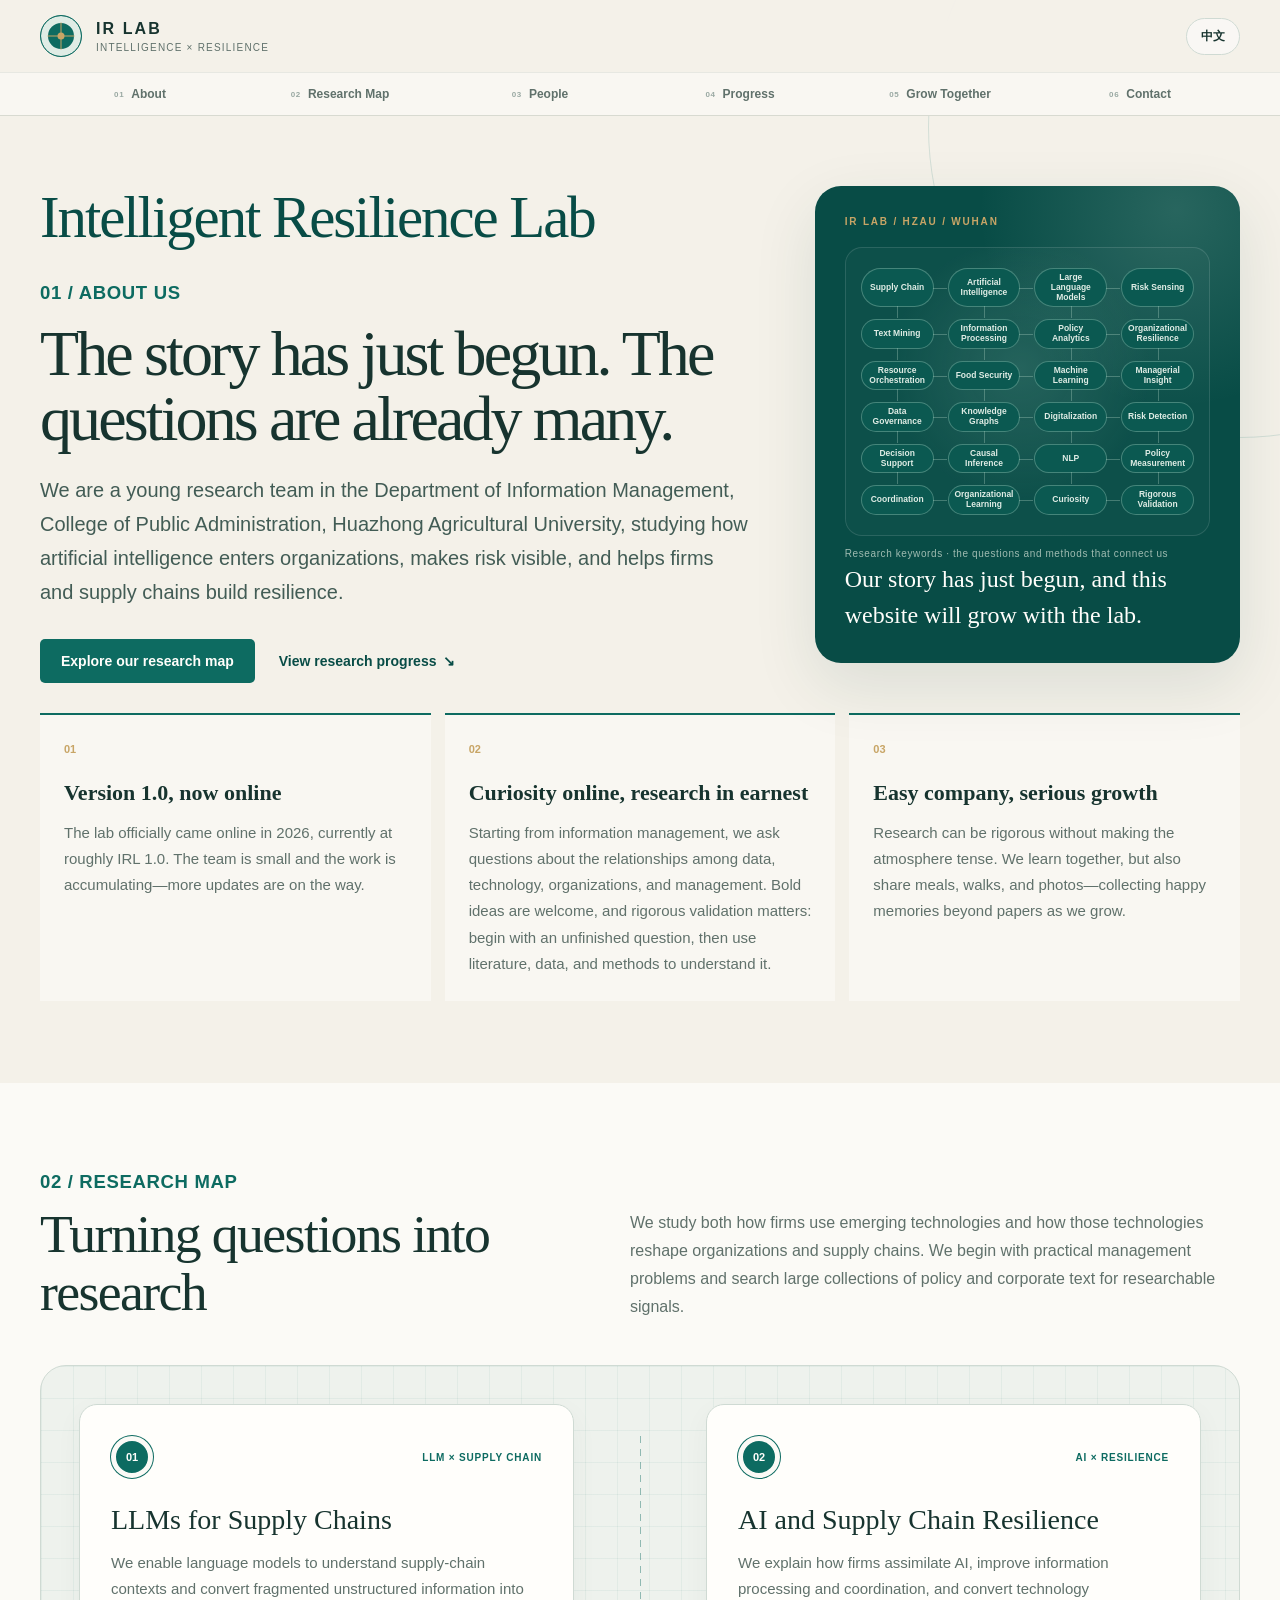
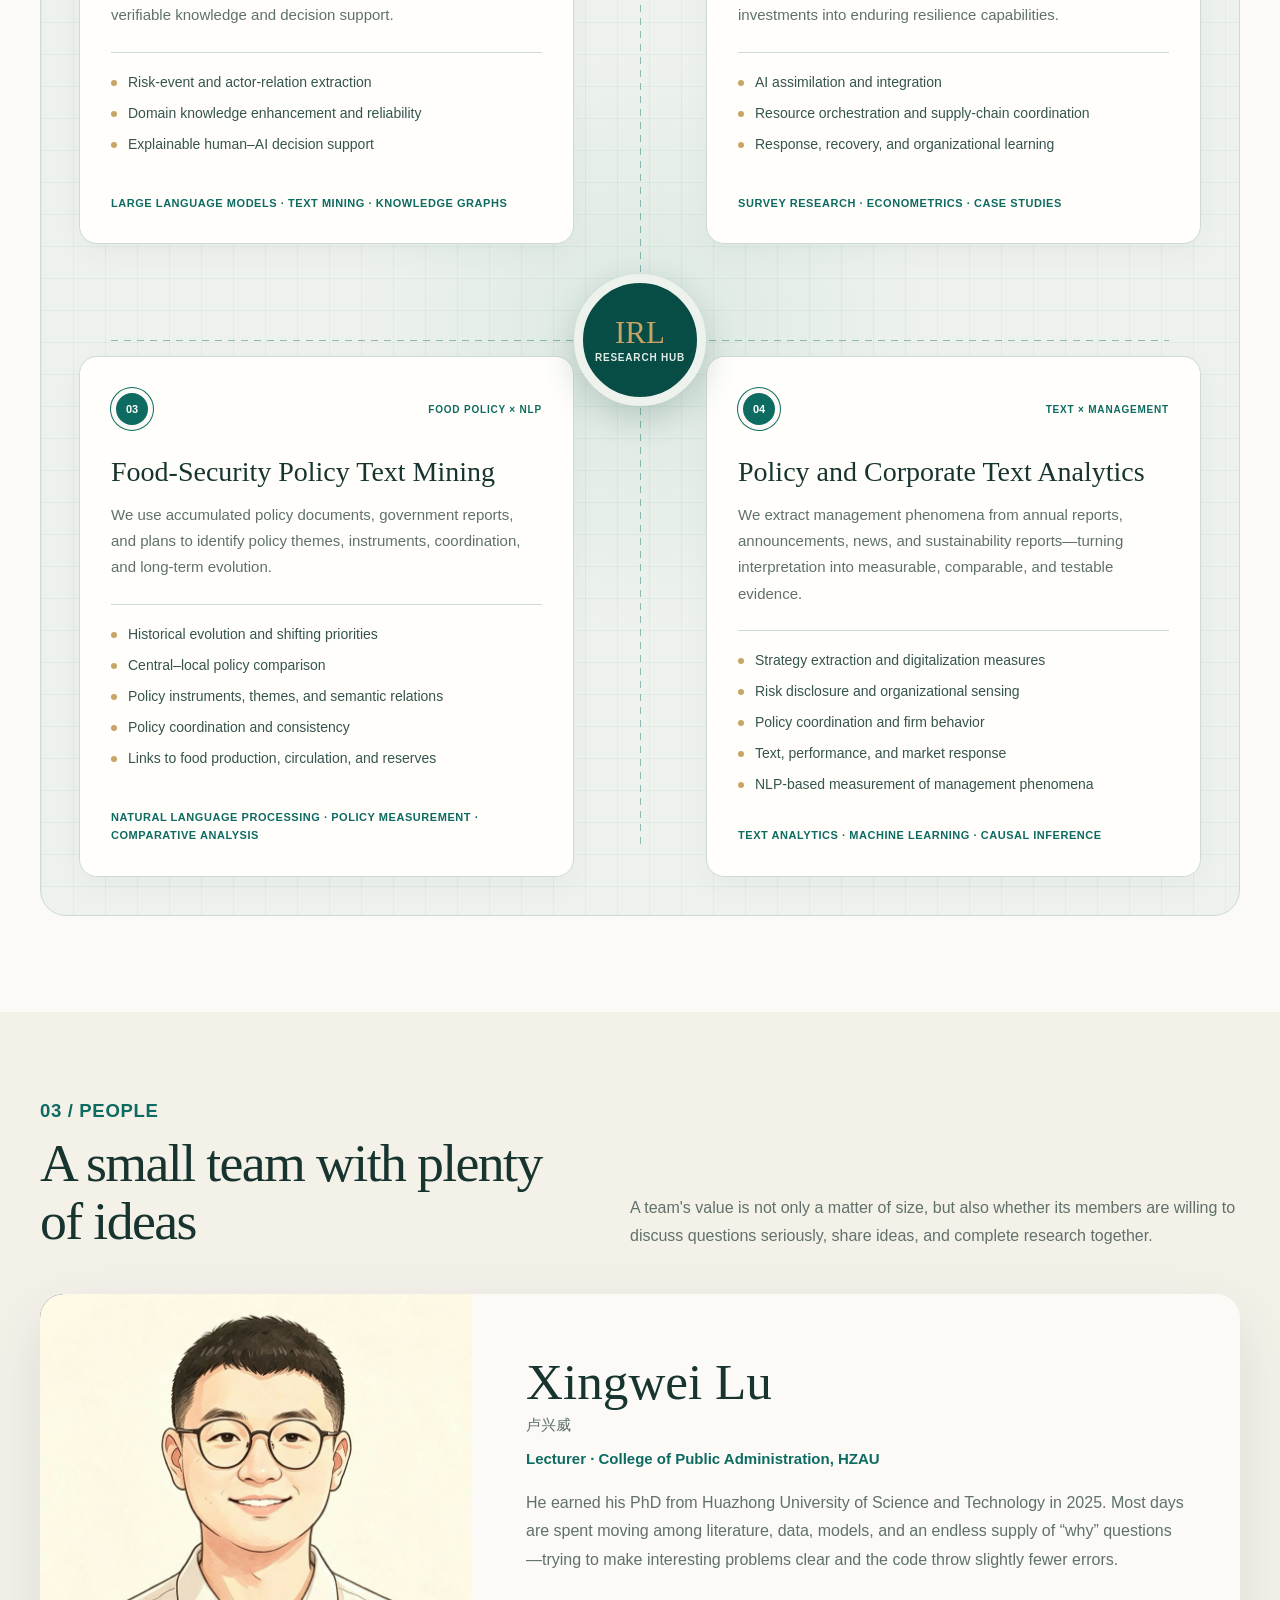
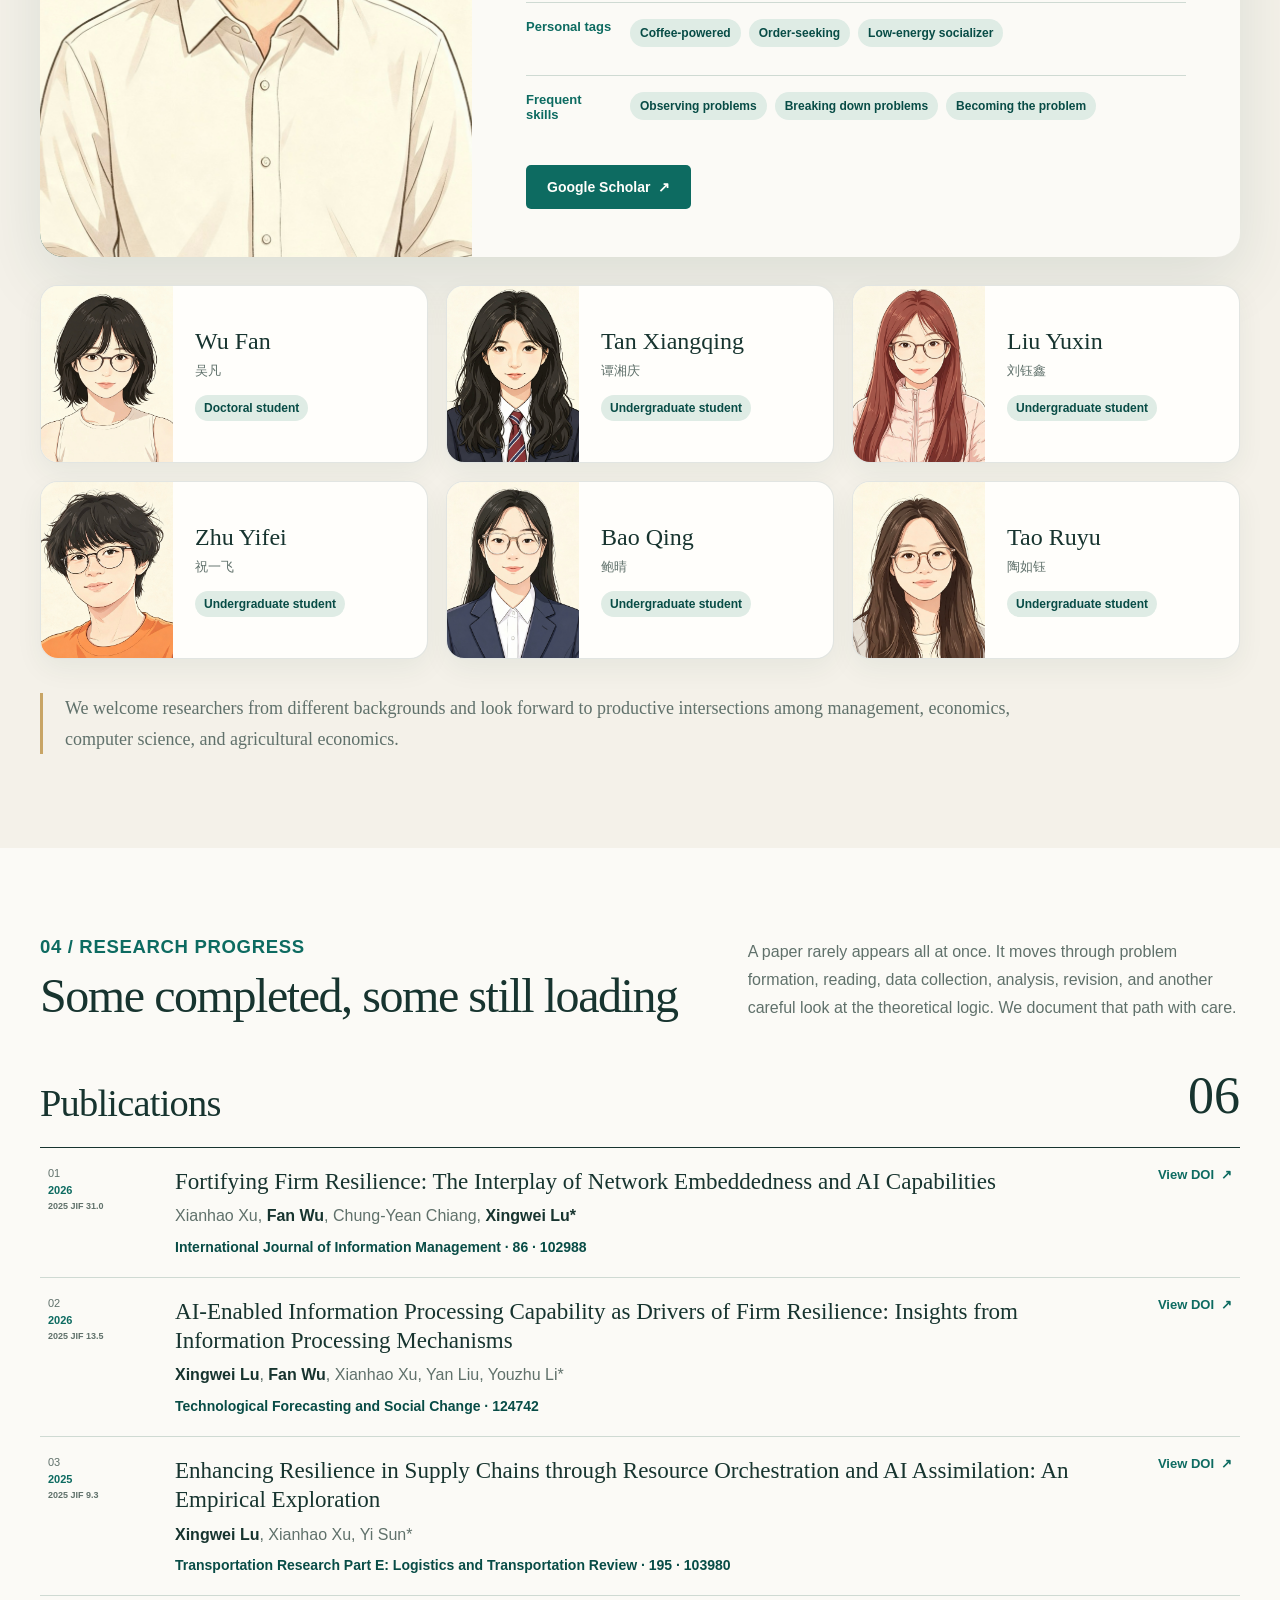
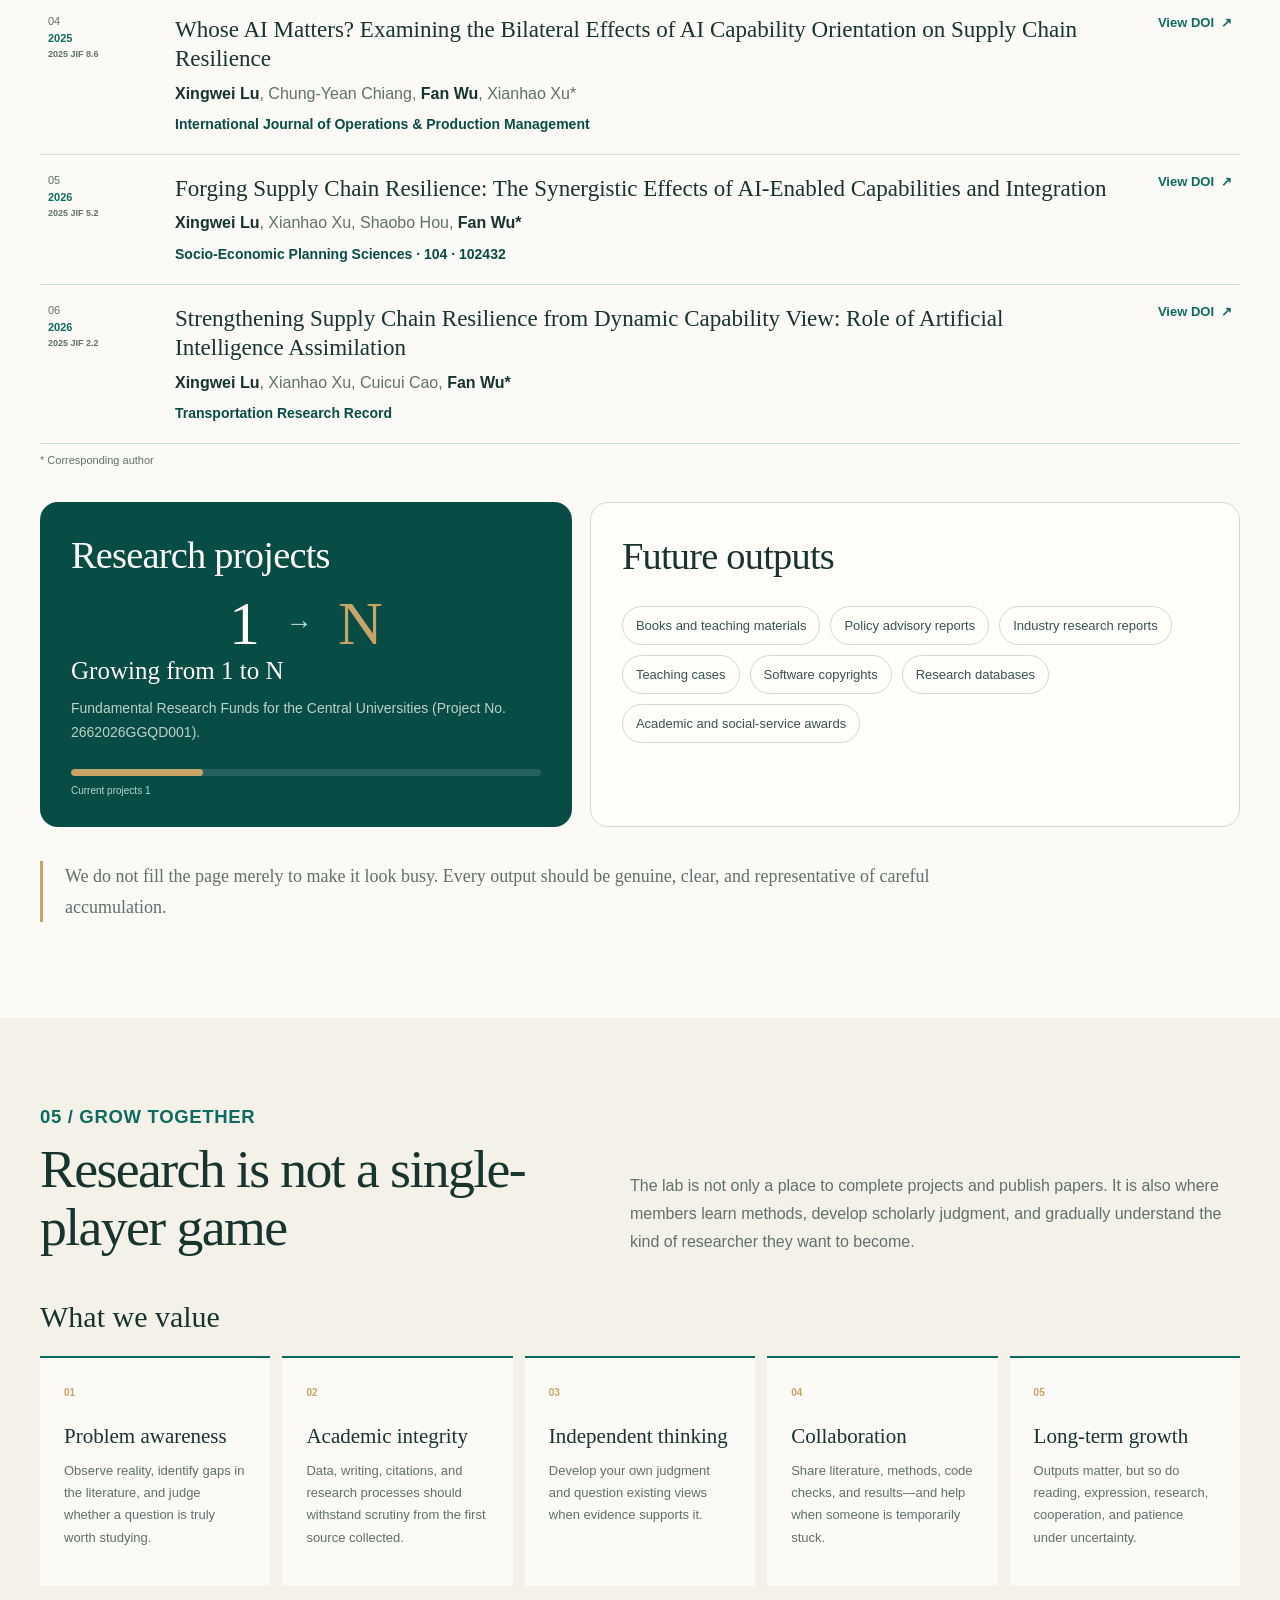
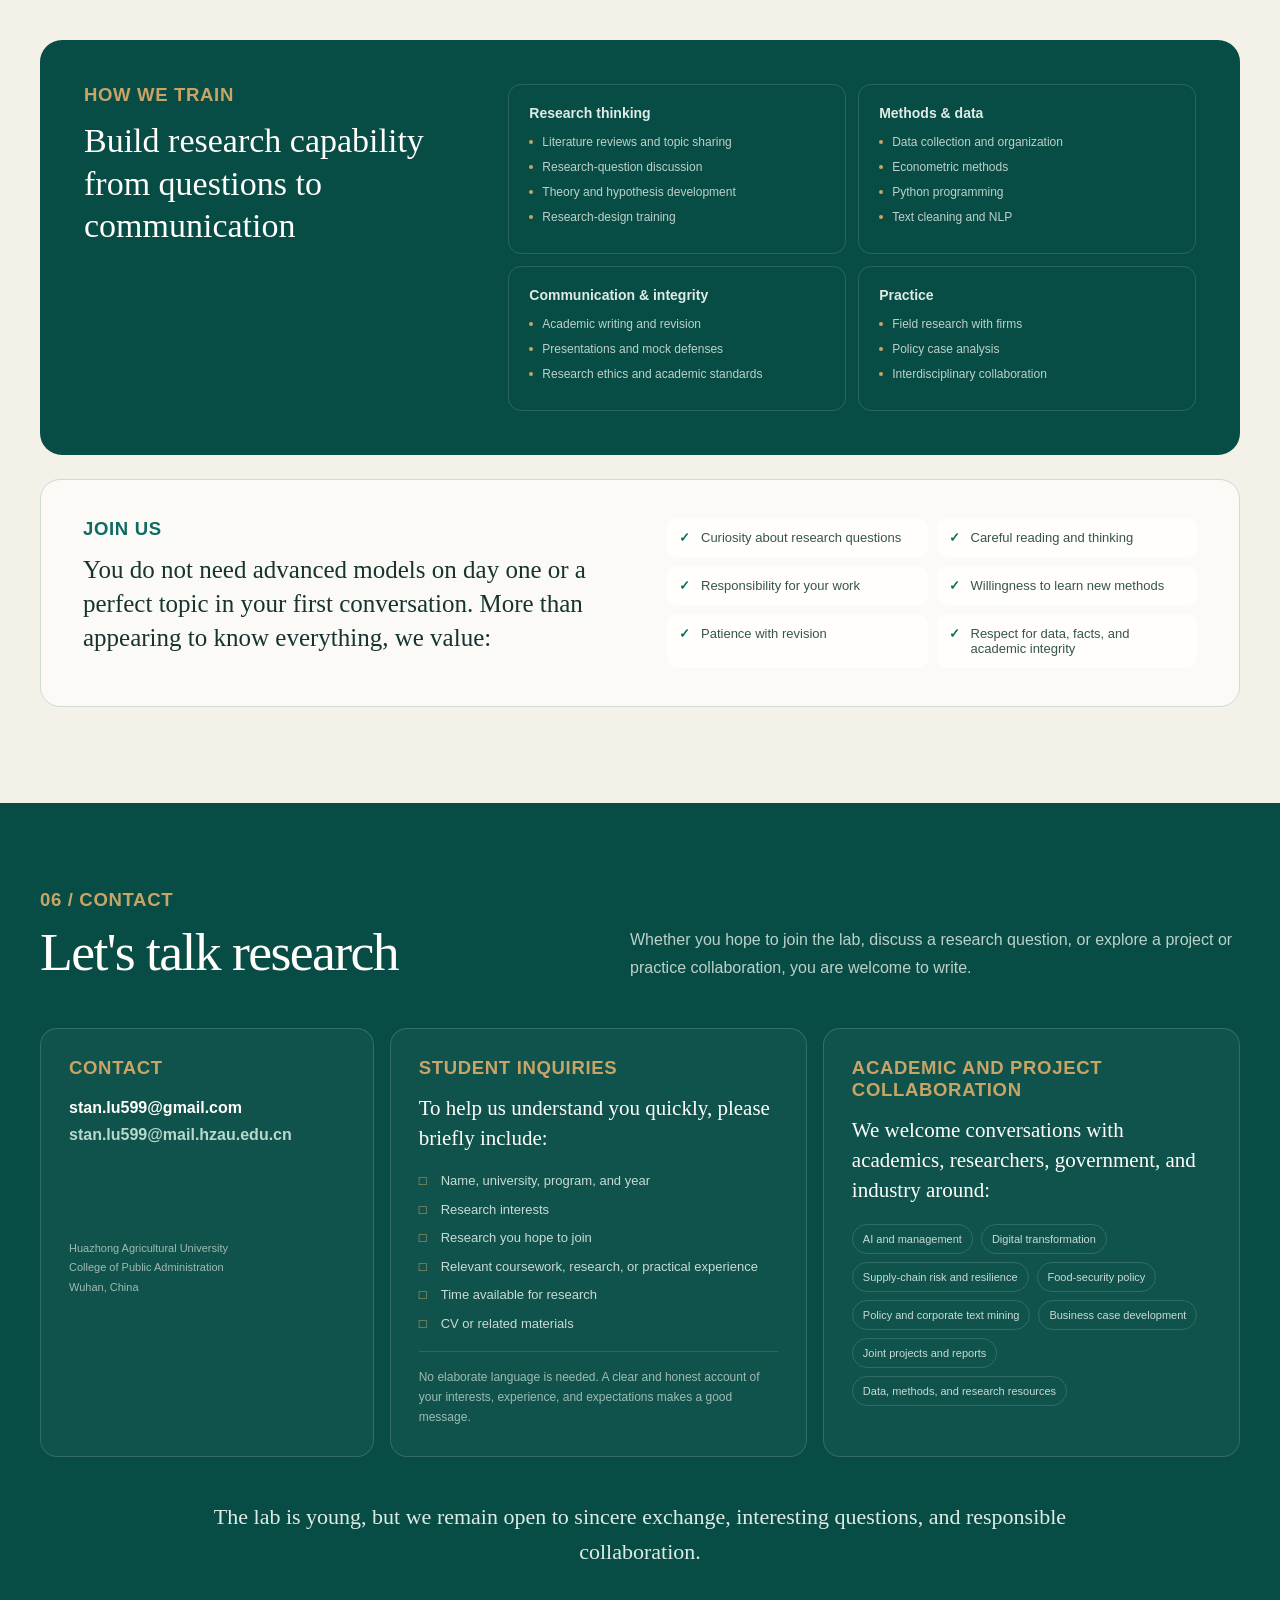
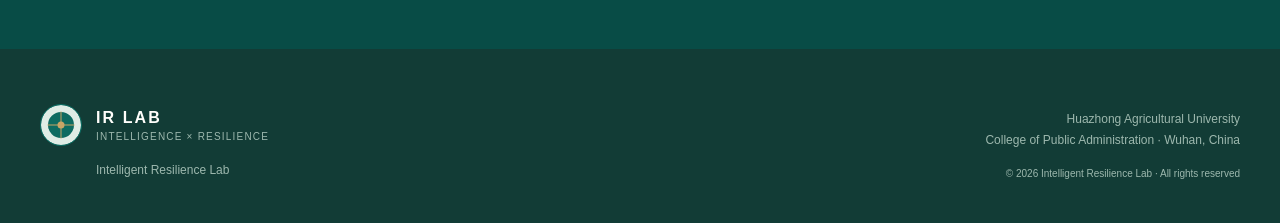
==== en/index.html @ 86da353f "发布课题组网站" ====
<!DOCTYPE html><html lang="zh-CN"><head><meta charSet="utf-8"/><meta name="viewport" content="width=device-width, initial-scale=1"/><link rel="preload" href="/members/lu-xingwei.jpg" as="image"/><link rel="preload" href="/members/wu-fan.jpg" as="image"/><link rel="preload" href="/members/tan-xiangqing.jpg" as="image"/><link rel="preload" href="/members/liu-yuxin.jpg" as="image"/><link rel="preload" href="/members/zhu-yifei.jpg" as="image"/><link rel="preload" href="/members/bao-qing.jpg" as="image"/><link rel="preload" href="/members/tao-ruyu.jpg" as="image"/><link rel="stylesheet" href="/assets/index-ChxVyVna.css" data-rsc-css-href="/assets/index-ChxVyVna.css" data-precedence="vite-rsc/importer-resources"/><link rel="modulepreload" href="/assets/layout-segment-context-DiFcBsO_.js" crossorigin=""/><link rel="modulepreload" href="/assets/rolldown-runtime-S-ySWqyJ.js" crossorigin=""/><link rel="modulepreload" href="/assets/index-C8OXU5Rc.js" crossorigin=""/><link rel="modulepreload" href="/assets/framework-XU8gKkFC.js" crossorigin=""/><title>Intelligent Resilience Lab | Intelligent Resilience Lab</title><meta name="description" content="Research on large language models, AI and supply-chain resilience, food-security policy, and policy and corporate text analytics."/><meta property="og:title" content="Intelligent Resilience Lab"/><meta property="og:description" content="Research on AI, supply-chain resilience, food-security policy, and text analytics."/><meta property="og:type" content="website"/><meta property="og:image" content="http://localhost:3000/og.png"/><meta property="og:image:width" content="1536"/><meta property="og:image:height" content="1024"/><meta property="og:image:alt" content="Intelligent Resilience Lab — Intelligence for resilient supply chains"/><meta name="twitter:card" content="summary_large_image"/><meta name="twitter:title" content="Intelligent Resilience Lab"/><meta name="twitter:description" content="Research on AI, supply-chain resilience, food-security policy, and text analytics."/><meta name="twitter:image" content="http://localhost:3000/og.png"/><link rel="shortcut icon" href="/favicon.svg"/><link rel="icon" href="/favicon.svg"/><script>self.__VINEXT_RSC_PARAMS__={}</script><script>self.__VINEXT_RSC_NAV__={"pathname":"/en","searchParams":[]}</script><link rel="modulepreload" href="/assets/index-C8OXU5Rc.js" />
</head><body><div class="siteShell" lang="en"><header class="siteHeader"><div class="container headerTop"><a href="/en" aria-label="Intelligent Resilience Lab home"><span class="brand"><span class="brandMark" aria-hidden="true"><i></i></span><span><strong>IR LAB</strong><small>Intelligence × Resilience</small></span></span></a><a class="languageSwitch" href="/zh" hrefLang="zh-CN">中文</a></div><nav class="sectionNav" aria-label="Section navigation"><div class="container sectionNavInner"><a href="#about"><span>01</span>About</a><a href="#research"><span>02</span>Research Map</a><a href="#people"><span>03</span>People</a><a href="#progress"><span>04</span>Progress</a><a href="#growth"><span>05</span>Grow Together</a><a href="#contact"><span>06</span>Contact</a></div></nav></header><main><section class="aboutHero" id="about"><div class="container"><div class="heroGrid"><div class="heroCopy"><p class="groupName">Intelligent Resilience Lab</p><p class="sectionKicker">01 / About us</p><h1>The story has just begun. The questions are already many.</h1><p class="heroLead">We are a young research team in the Department of Information Management, College of Public Administration, Huazhong Agricultural University, studying how artificial intelligence enters organizations, makes risk visible, and helps firms and supply chains build resilience.</p><div class="heroActions"><a class="primaryButton" href="#research">Explore our research map</a><a class="textLink" href="#progress">View research progress<span aria-hidden="true">↘</span></a></div></div><aside class="snapshotCard"><p class="snapshotLabel">IR LAB / HZAU / WUHAN</p><div class="researchWordCloud" aria-label="Research keywords · the questions and methods that connect us"><span>Supply Chain</span><span>Artificial Intelligence</span><span>Large Language Models</span><span>Risk Sensing</span><span>Text Mining</span><span>Information Processing</span><span>Policy Analytics</span><span>Organizational Resilience</span><span>Resource Orchestration</span><span>Food Security</span><span>Machine Learning</span><span>Managerial Insight</span><span>Data Governance</span><span>Knowledge Graphs</span><span>Digitalization</span><span>Risk Detection</span><span>Decision Support</span><span>Causal Inference</span><span>NLP</span><span>Policy Measurement</span><span>Coordination</span><span>Organizational Learning</span><span>Curiosity</span><span>Rigorous Validation</span></div><small class="wordCloudLabel">Research keywords · the questions and methods that connect us</small><blockquote>Our story has just begun, and this website will grow with the lab.</blockquote></aside></div><div class="aboutNarrative"><article><span>01</span><strong>Version 1.0, now online</strong><p>The lab officially came online in 2026, currently at roughly IRL 1.0. The team is small and the work is accumulating—more updates are on the way.</p></article><article><span>02</span><strong>Curiosity online, research in earnest</strong><p>Starting from information management, we ask questions about the relationships among data, technology, organizations, and management. Bold ideas are welcome, and rigorous validation matters: begin with an unfinished question, then use literature, data, and methods to understand it.</p></article><article><span>03</span><strong>Easy company, serious growth</strong><p>Research can be rigorous without making the atmosphere tense. We learn together, but also share meals, walks, and photos—collecting happy memories beyond papers as we grow.</p></article></div></div></section><section class="researchSection" id="research"><div class="container"><div class="sectionHead"><div><p class="sectionKicker">02 / Research map</p><h2>Turning questions into research</h2></div><p>We study both how firms use emerging technologies and how those technologies reshape organizations and supply chains. We begin with practical management problems and search large collections of policy and corporate text for researchable signals.</p></div><div class="researchMap"><div class="mapCore" aria-hidden="true"><span>IRL</span><strong>Research hub</strong></div><div class="researchGrid"><article class="mapNode node1"><div class="researchCardHead"><span>01</span><small>LLM × Supply Chain</small></div><h3>LLMs for Supply Chains</h3><p>We enable language models to understand supply-chain contexts and convert fragmented unstructured information into verifiable knowledge and decision support.</p><ul><li>Risk-event and actor-relation extraction</li><li>Domain knowledge enhancement and reliability</li><li>Explainable human–AI decision support</li></ul><strong class="methodLine">Large language models · Text mining · Knowledge graphs</strong></article><article class="mapNode node2"><div class="researchCardHead"><span>02</span><small>AI × Resilience</small></div><h3>AI and Supply Chain Resilience</h3><p>We explain how firms assimilate AI, improve information processing and coordination, and convert technology investments into enduring resilience capabilities.</p><ul><li>AI assimilation and integration</li><li>Resource orchestration and supply-chain coordination</li><li>Response, recovery, and organizational learning</li></ul><strong class="methodLine">Survey research · Econometrics · Case studies</strong></article><article class="mapNode node3"><div class="researchCardHead"><span>03</span><small>Food Policy × NLP</small></div><h3>Food-Security Policy Text Mining</h3><p>We use accumulated policy documents, government reports, and plans to identify policy themes, instruments, coordination, and long-term evolution.</p><ul><li>Historical evolution and shifting priorities</li><li>Central–local policy comparison</li><li>Policy instruments, themes, and semantic relations</li><li>Policy coordination and consistency</li><li>Links to food production, circulation, and reserves</li></ul><strong class="methodLine">Natural language processing · Policy measurement · Comparative analysis</strong></article><article class="mapNode node4"><div class="researchCardHead"><span>04</span><small>Text × Management</small></div><h3>Policy and Corporate Text Analytics</h3><p>We extract management phenomena from annual reports, announcements, news, and sustainability reports—turning interpretation into measurable, comparable, and testable evidence.</p><ul><li>Strategy extraction and digitalization measures</li><li>Risk disclosure and organizational sensing</li><li>Policy coordination and firm behavior</li><li>Text, performance, and market response</li><li>NLP-based measurement of management phenomena</li></ul><strong class="methodLine">Text analytics · Machine learning · Causal inference</strong></article></div></div></div></section><section class="peopleSection" id="people"><div class="container"><div class="sectionHead"><div><p class="sectionKicker">03 / People</p><h2>A small team with plenty of ideas</h2></div><p>A team&#x27;s value is not only a matter of size, but also whether its members are willing to discuss questions seriously, share ideas, and complete research together.</p></div><div class="piCard"><div class="profileVisual"><img src="/members/lu-xingwei.jpg" alt="Portrait of Xingwei Lu"/></div><div class="piContent"><h3>Xingwei Lu</h3><p class="piEnglish">卢兴威</p><p class="piRole">Lecturer · College of Public Administration, HZAU</p><p class="piBio">He earned his PhD from Huazhong University of Science and Technology in 2025. Most days are spent moving among literature, data, models, and an endless supply of “why” questions—trying to make interesting problems clear and the code throw slightly fewer errors.</p><div class="profileDetails"><div><strong>Personal tags</strong><p><span>Coffee-powered</span><span>Order-seeking</span><span>Low-energy socializer</span></p></div><div><strong>Frequent skills</strong><p><span>Observing problems</span><span>Breaking down problems</span><span>Becoming the problem</span></p></div></div><a class="primaryButton" href="https://scholar.google.com/citations?user=hsKdeJEAAAAJ&amp;hl=zh-CN" target="_blank" rel="noreferrer">Google Scholar<span aria-hidden="true">↗</span></a></div></div><div class="memberGrid"><article class="memberCard"><img src="/members/wu-fan.jpg" alt="Cartoon avatar of Wu Fan"/><div><h3>Wu Fan</h3><p>吴凡</p><span>Doctoral student</span></div></article><article class="memberCard"><img src="/members/tan-xiangqing.jpg" alt="Cartoon avatar of Tan Xiangqing"/><div><h3>Tan Xiangqing</h3><p>谭湘庆</p><span>Undergraduate student</span></div></article><article class="memberCard"><img src="/members/liu-yuxin.jpg" alt="Cartoon avatar of Liu Yuxin"/><div><h3>Liu Yuxin</h3><p>刘钰鑫</p><span>Undergraduate student</span></div></article><article class="memberCard"><img src="/members/zhu-yifei.jpg" alt="Cartoon avatar of Zhu Yifei"/><div><h3>Zhu Yifei</h3><p>祝一飞</p><span>Undergraduate student</span></div></article><article class="memberCard"><img src="/members/bao-qing.jpg" alt="Cartoon avatar of Bao Qing"/><div><h3>Bao Qing</h3><p>鲍晴</p><span>Undergraduate student</span></div></article><article class="memberCard"><img src="/members/tao-ruyu.jpg" alt="Cartoon avatar of Tao Ruyu"/><div><h3>Tao Ruyu</h3><p>陶如钰</p><span>Undergraduate student</span></div></article></div><p class="sectionClosing">We welcome researchers from different backgrounds and look forward to productive intersections among management, economics, computer science, and agricultural economics.</p></div></section><section class="progressSection" id="progress"><div class="container"><div class="sectionHead"><div><p class="sectionKicker">04 / Research progress</p><h2>Some completed, some still loading</h2></div><p>A paper rarely appears all at once. It moves through problem formation, reading, data collection, analysis, revision, and another careful look at the theoretical logic. We document that path with care.</p></div><div class="outcomeHead"><h3 class="outcomeTitle">Publications</h3><strong>06</strong></div><div class="publicationList"><article><div class="paperIndex"><span>01</span><strong>2026</strong><em>2025 JIF<!-- --> <!-- -->31.0</em></div><div class="paperBody"><h3>Fortifying Firm Resilience: The Interplay of Network Embeddedness and AI Capabilities</h3><p class="paperAuthors"><span>Xianhao Xu<!-- -->, </span><span><strong>Fan Wu</strong>, </span><span>Chung-Yean Chiang<!-- -->, </span><span><strong>Xingwei Lu*</strong></span></p><p class="journal">International Journal of Information Management<!-- --> · 86<!-- --> · 102988</p></div><a class="doiLink" href="https://doi.org/10.1016/j.ijinfomgt.2025.102988" target="_blank" rel="noreferrer">View DOI<span aria-hidden="true">↗</span></a></article><article><div class="paperIndex"><span>02</span><strong>2026</strong><em>2025 JIF<!-- --> <!-- -->13.5</em></div><div class="paperBody"><h3>AI-Enabled Information Processing Capability as Drivers of Firm Resilience: Insights from Information Processing Mechanisms</h3><p class="paperAuthors"><span><strong>Xingwei Lu</strong>, </span><span><strong>Fan Wu</strong>, </span><span>Xianhao Xu<!-- -->, </span><span>Yan Liu<!-- -->, </span><span>Youzhu Li*</span></p><p class="journal">Technological Forecasting and Social Change<!-- --> · 124742</p></div><a class="doiLink" href="https://doi.org/10.1016/j.techfore.2026.124742" target="_blank" rel="noreferrer">View DOI<span aria-hidden="true">↗</span></a></article><article><div class="paperIndex"><span>03</span><strong>2025</strong><em>2025 JIF<!-- --> <!-- -->9.3</em></div><div class="paperBody"><h3>Enhancing Resilience in Supply Chains through Resource Orchestration and AI Assimilation: An Empirical Exploration</h3><p class="paperAuthors"><span><strong>Xingwei Lu</strong>, </span><span>Xianhao Xu<!-- -->, </span><span>Yi Sun*</span></p><p class="journal">Transportation Research Part E: Logistics and Transportation Review<!-- --> · 195<!-- --> · 103980</p></div><a class="doiLink" href="https://doi.org/10.1016/j.tre.2025.103980" target="_blank" rel="noreferrer">View DOI<span aria-hidden="true">↗</span></a></article><article><div class="paperIndex"><span>04</span><strong>2025</strong><em>2025 JIF<!-- --> <!-- -->8.6</em></div><div class="paperBody"><h3>Whose AI Matters? Examining the Bilateral Effects of AI Capability Orientation on Supply Chain Resilience</h3><p class="paperAuthors"><span><strong>Xingwei Lu</strong>, </span><span>Chung-Yean Chiang<!-- -->, </span><span><strong>Fan Wu</strong>, </span><span>Xianhao Xu*</span></p><p class="journal">International Journal of Operations &amp; Production Management</p></div><a class="doiLink" href="https://doi.org/10.1108/IJOPM-09-2024-0790" target="_blank" rel="noreferrer">View DOI<span aria-hidden="true">↗</span></a></article><article><div class="paperIndex"><span>05</span><strong>2026</strong><em>2025 JIF<!-- --> <!-- -->5.2</em></div><div class="paperBody"><h3>Forging Supply Chain Resilience: The Synergistic Effects of AI-Enabled Capabilities and Integration</h3><p class="paperAuthors"><span><strong>Xingwei Lu</strong>, </span><span>Xianhao Xu<!-- -->, </span><span>Shaobo Hou<!-- -->, </span><span><strong>Fan Wu*</strong></span></p><p class="journal">Socio-Economic Planning Sciences<!-- --> · 104<!-- --> · 102432</p></div><a class="doiLink" href="https://doi.org/10.1016/j.seps.2026.102432" target="_blank" rel="noreferrer">View DOI<span aria-hidden="true">↗</span></a></article><article><div class="paperIndex"><span>06</span><strong>2026</strong><em>2025 JIF<!-- --> <!-- -->2.2</em></div><div class="paperBody"><h3>Strengthening Supply Chain Resilience from Dynamic Capability View: Role of Artificial Intelligence Assimilation</h3><p class="paperAuthors"><span><strong>Xingwei Lu</strong>, </span><span>Xianhao Xu<!-- -->, </span><span>Cuicui Cao<!-- -->, </span><span><strong>Fan Wu*</strong></span></p><p class="journal">Transportation Research Record</p></div><a class="doiLink" href="https://doi.org/10.1177/03611981261436639" target="_blank" rel="noreferrer">View DOI<span aria-hidden="true">↗</span></a></article></div><p class="correspondingNote">* Corresponding author</p><div class="progressDashboard"><article class="projectCard"><h3 class="outcomeTitle">Research projects</h3><div class="projectNumber"><strong>1</strong><span>→</span><em>N</em></div><h4>Growing from 1 to N</h4><p>Fundamental Research Funds for the Central Universities (Project No. 2662026GGQD001).</p><div class="projectMeter"><i></i></div><small>Current projects 1</small></article><article class="futureCard"><h3 class="outcomeTitle">Future outputs</h3><div class="futureTags"><span>Books and teaching materials</span><span>Policy advisory reports</span><span>Industry research reports</span><span>Teaching cases</span><span>Software copyrights</span><span>Research databases</span><span>Academic and social-service awards</span></div></article></div><p class="sectionClosing">We do not fill the page merely to make it look busy. Every output should be genuine, clear, and representative of careful accumulation.</p></div></section><section class="growthSection" id="growth"><div class="container"><div class="sectionHead"><div><p class="sectionKicker">05 / Grow together</p><h2>Research is not a single-player game</h2></div><p>The lab is not only a place to complete projects and publish papers. It is also where members learn methods, develop scholarly judgment, and gradually understand the kind of researcher they want to become.</p></div><h3 class="subsectionTitle">What we value</h3><div class="valuesGrid"><article><span>01</span><h4>Problem awareness</h4><p>Observe reality, identify gaps in the literature, and judge whether a question is truly worth studying.</p></article><article><span>02</span><h4>Academic integrity</h4><p>Data, writing, citations, and research processes should withstand scrutiny from the first source collected.</p></article><article><span>03</span><h4>Independent thinking</h4><p>Develop your own judgment and question existing views when evidence supports it.</p></article><article><span>04</span><h4>Collaboration</h4><p>Share literature, methods, code checks, and results—and help when someone is temporarily stuck.</p></article><article><span>05</span><h4>Long-term growth</h4><p>Outputs matter, but so do reading, expression, research, cooperation, and patience under uncertainty.</p></article></div><div class="trainingBlock"><div><p class="sectionKicker">How we train</p><h3>Build research capability from questions to communication</h3></div><div class="trainingGrid"><article><h4>Research thinking</h4><ul><li>Literature reviews and topic sharing</li><li>Research-question discussion</li><li>Theory and hypothesis development</li><li>Research-design training</li></ul></article><article><h4>Methods &amp; data</h4><ul><li>Data collection and organization</li><li>Econometric methods</li><li>Python programming</li><li>Text cleaning and NLP</li></ul></article><article><h4>Communication &amp; integrity</h4><ul><li>Academic writing and revision</li><li>Presentations and mock defenses</li><li>Research ethics and academic standards</li></ul></article><article><h4>Practice</h4><ul><li>Field research with firms</li><li>Policy case analysis</li><li>Interdisciplinary collaboration</li></ul></article></div></div><div class="joinPanel"><div><p class="sectionKicker">Join us</p><h3>You do not need advanced models on day one or a perfect topic in your first conversation. More than appearing to know everything, we value:</h3></div><div class="qualityList"><span>Curiosity about research questions</span><span>Careful reading and thinking</span><span>Responsibility for your work</span><span>Willingness to learn new methods</span><span>Patience with revision</span><span>Respect for data, facts, and academic integrity</span></div></div></div></section><section class="contactSection" id="contact"><div class="container"><div class="sectionHead contactIntro"><div><p class="sectionKicker">06 / Contact</p><h2>Let&#x27;s talk research</h2></div><p>Whether you hope to join the lab, discuss a research question, or explore a project or practice collaboration, you are welcome to write.</p></div><div class="contactGrid"><article class="emailCard"><p class="sectionKicker">Contact</p><a href="mailto:stan.lu599@gmail.com">stan.lu599@gmail.com</a><a href="mailto:stan.lu599@mail.hzau.edu.cn">stan.lu599@mail.hzau.edu.cn</a><small>Huazhong Agricultural University<br/>College of Public Administration<br/>Wuhan, China</small></article><article><p class="sectionKicker">Student inquiries</p><h3>To help us understand you quickly, please briefly include:</h3><ul class="checkList"><li>Name, university, program, and year</li><li>Research interests</li><li>Research you hope to join</li><li>Relevant coursework, research, or practical experience</li><li>Time available for research</li><li>CV or related materials</li></ul><p class="contactNote">No elaborate language is needed. A clear and honest account of your interests, experience, and expectations makes a good message.</p></article><article><p class="sectionKicker">Academic and project collaboration</p><h3>We welcome conversations with academics, researchers, government, and industry around:</h3><div class="collaborationTags"><span>AI and management</span><span>Digital transformation</span><span>Supply-chain risk and resilience</span><span>Food-security policy</span><span>Policy and corporate text mining</span><span>Business case development</span><span>Joint projects and reports</span><span>Data, methods, and research resources</span></div></article></div><blockquote class="contactClosing">The lab is young, but we remain open to sincere exchange, interesting questions, and responsible collaboration.</blockquote></div></section></main><footer><div class="container footerGrid"><div><span class="brand"><span class="brandMark" aria-hidden="true"><i></i></span><span><strong>IR LAB</strong><small>Intelligence × Resilience</small></span></span><p>Intelligent Resilience Lab</p></div><div><p>Huazhong Agricultural University<br/>College of Public Administration · Wuhan, China</p><small>© <!-- -->2026<!-- --> Intelligent Resilience Lab · <!-- -->All rights reserved</small></div></div></footer></div><script id="_R_">import("/assets/index-C8OXU5Rc.js")</script></body></html><script>self.__VINEXT_RSC_CHUNKS__=self.__VINEXT_RSC_CHUNKS__||[];self.__VINEXT_RSC_CHUNKS__.push("2:I[\"8a1c26e77cc3\",[],\"Children\",1]\n3:I[\"e562e7309659\",[],\"LayoutSegmentProvider\",1]\n4:I[\"8a1c26e77cc3\",[],\"Slot\",1]\n5:I[\"d041429ec63f\",[],\"RedirectBoundary\",1]\n:HL[\"/assets/index-ChxVyVna.css\",\"style\"]\n")</script><script>self.__VINEXT_RSC_CHUNKS__=self.__VINEXT_RSC_CHUNKS__||[];self.__VINEXT_RSC_CHUNKS__.push("0:{\"__route\":\"route:/en\",\"__interceptionContext\":null,\"__layoutIds\":[\"layout:/\"],\"__rootLayout\":\"/\",\"page:/en\":\"$L1\",\"layout:/\":[[[[\"$\",\"link\",\"css:/assets/index-ChxVyVna.css\",{\"rel\":\"stylesheet\",\"precedence\":\"vite-rsc/importer-resources\",\"href\":\"/assets/index-ChxVyVna.css\",\"data-rsc-css-href\":\"/assets/index-ChxVyVna.css\"}],\"$undefined\"],[\"$\",\"html\",null,{\"lang\":\"zh-CN\",\"children\":[\"$\",\"body\",null,{\"children\":[\"$\",\"$L2\",null,{}]}]}]],null],\"route:/en\":[[[\"$\",\"meta\",null,{\"charSet\":\"utf-8\"}],[[\"$\",\"title\",\"0\",{\"children\":\"Intelligent Resilience Lab | Intelligent Resilience Lab\"}],[\"$\",\"meta\",\"1\",{\"name\":\"description\",\"content\":\"Research on large language models, AI and supply-chain resilience, food-security policy, and policy and corporate text analytics.\"}],[\"$\",\"meta\",\"2\",{\"property\":\"og:title\",\"content\":\"Intelligent Resilience Lab\"}],[\"$\",\"meta\",\"3\",{\"property\":\"og:description\",\"content\":\"Research on AI, supply-chain resilience, food-security policy, and text analytics.\"}],[\"$\",\"meta\",\"4\",{\"property\":\"og:type\",\"content\":\"website\"}],[\"$\",\"meta\",\"5\",{\"property\":\"og:image\",\"content\":\"http://localhost:3000/og.png\"}],[\"$\",\"meta\",\"6\",{\"property\":\"og:image:width\",\"content\":\"1536\"}],[\"$\",\"meta\",\"7\",{\"property\":\"og:image:height\",\"content\":\"1024\"}],[\"$\",\"meta\",\"8\",{\"property\":\"og:image:alt\",\"content\":\"Intelligent Resilience Lab — Intelligence for resilient supply chains\"}],[\"$\",\"meta\",\"9\",{\"name\":\"twitter:card\",\"content\":\"summary_large_image\"}],[\"$\",\"meta\",\"10\",{\"name\":\"twitter:title\",\"content\":\"Intelligent Resilience Lab\"}],[\"$\",\"meta\",\"11\",{\"name\":\"twitter:description\",\"content\":\"Research on AI, supply-chain resilience, food-security policy, and text analytics.\"}],[\"$\",\"meta\",\"12\",{\"name\":\"twitter:image\",\"content\":\"http://localhost:3000/og.png\"}],[\"$\",\"link\",\"13\",{\"rel\":\"shortcut icon\",\"href\":\"/favicon.svg\"}],[\"$\",\"link\",\"14\",{\"rel\":\"icon\",\"href\":\"/favicon.svg\"}]],[[\"$\",\"meta\",\"0\",{\"name\":\"viewport\",\"content\":\"width=device-width, initial-scale=1\"}]]],[\"$\",\"$L3\",null,{\"segmentMap\":{\"children\":[\"en\"]},\"children\":[\"$\",\"$L4\",null,{\"id\":\"layout:/\",\"parallelSlots\":\"$undefined\",\"children\":[\"$\",\"$L5\",null,{\"children\":[\"$\",\"$L3\",null,{\"segmentMap\":{\"children\":[]},\"children\":[\"$\",\"$L4\",null,{\"id\":\"page:/en\"}]}]}]}]}]],\"__layoutFlags\":{\"layout:/\":\"s\"},\"__artifactCompatibility\":{\"schemaVersion\":1,\"graphVersion\":\"app-route-graph:jd0avsgjwqwg\",\"deploymentVersion\":\"5c720f1b-da37-4e79-a8aa-669cbd7974f6\",\"appElementsSchemaVersion\":1,\"rscPayloadSchemaVersion\":1,\"rootBoundaryId\":\"/\",\"renderEpoch\":null}}\n")</script><script>self.__VINEXT_RSC_CHUNKS__=self.__VINEXT_RSC_CHUNKS__||[];self.__VINEXT_RSC_CHUNKS__.push("1:[\"$\",\"div\",null,{\"className\":\"siteShell\",\"lang\":\"en\",\"children\":[[\"$\",\"header\",null,{\"className\":\"siteHeader\",\"children\":[[\"$\",\"div\",null,{\"className\":\"container headerTop\",\"children\":[[\"$\",\"a\",null,{\"href\":\"/en\",\"aria-label\":\"Intelligent Resilience Lab home\",\"children\":[\"$\",\"span\",null,{\"className\":\"brand\",\"children\":[[\"$\",\"span\",null,{\"className\":\"brandMark\",\"aria-hidden\":\"true\",\"children\":[\"$\",\"i\",null,{}]}],[\"$\",\"span\",null,{\"children\":[[\"$\",\"strong\",null,{\"children\":\"IR LAB\"}],[\"$\",\"small\",null,{\"children\":\"Intelligence × Resilience\"}]]}]]}]}],[\"$\",\"a\",null,{\"className\":\"languageSwitch\",\"href\":\"/zh\",\"hrefLang\":\"zh-CN\",\"children\":\"中文\"}]]}],[\"$\",\"nav\",null,{\"className\":\"sectionNav\",\"aria-label\":\"Section navigation\",\"children\":[\"$\",\"div\",null,{\"className\":\"container sectionNavInner\",\"children\":[[\"$\",\"a\",\"about\",{\"href\":\"#about\",\"children\":[[\"$\",\"span\",null,{\"children\":\"01\"}],\"About\"]}],[\"$\",\"a\",\"research\",{\"href\":\"#research\",\"children\":[[\"$\",\"span\",null,{\"children\":\"02\"}],\"Research Map\"]}],[\"$\",\"a\",\"people\",{\"href\":\"#people\",\"children\":[[\"$\",\"span\",null,{\"children\":\"03\"}],\"People\"]}],[\"$\",\"a\",\"progress\",{\"href\":\"#progress\",\"children\":[[\"$\",\"span\",null,{\"children\":\"04\"}],\"Progress\"]}],[\"$\",\"a\",\"growth\",{\"href\":\"#growth\",\"children\":[[\"$\",\"span\",null,{\"children\":\"05\"}],\"Grow Together\"]}],[\"$\",\"a\",\"contact\",{\"href\":\"#contact\",\"children\":[[\"$\",\"span\",null,{\"children\":\"06\"}],\"Contact\"]}]]}]}]]}],[\"$\",\"main\",null,{\"children\":[[\"$\",\"section\",null,{\"className\":\"aboutHero\",\"id\":\"about\",\"children\":[\"$\",\"div\",null,{\"className\":\"container\",\"children\":[[\"$\",\"div\",null,{\"className\":\"heroGrid\",\"children\":[[\"$\",\"div\",null,{\"className\":\"heroCopy\",\"children\":[[\"$\",\"p\",null,{\"className\":\"groupName\",\"children\":\"Intelligent Resilience Lab\"}],[\"$\",\"p\",null,{\"className\":\"sectionKicker\",\"children\":\"01 / About us\"}],[\"$\",\"h1\",null,{\"children\":\"The story has just begun. The questions are already many.\"}],[\"$\",\"p\",null,{\"className\":\"heroLead\",\"children\":\"We are a young research team in the Department of Information Management, College of Public Administration, Huazhong Agricultural University, studying how artificial intelligence enters organizations, makes risk visible, and helps firms and supply chains build resilience.\"}],[\"$\",\"div\",null,{\"className\":\"heroActions\",\"children\":[[\"$\",\"a\",null,{\"className\":\"primaryButton\",\"href\":\"#research\",\"children\":\"Explore our research map\"}],[\"$\",\"a\",null,{\"className\":\"textLink\",\"href\":\"#progress\",\"children\":[\"View research progress\",[\"$\",\"span\",null,{\"aria-hidden\":\"true\",\"children\":\"↘\"}]]}]]}]]}],[\"$\",\"aside\",null,{\"className\":\"snapshotCard\",\"children\":[[\"$\",\"p\",null,{\"className\":\"snapshotLabel\",\"children\":\"IR LAB / HZAU / WUHAN\"}],[\"$\",\"div\",null,{\"className\":\"researchWordCloud\",\"aria-label\":\"Research keywords · the questions and methods that connect us\",\"children\":[[\"$\",\"span\",\"Supply Chain\",{\"children\":\"Supply Chain\"}],[\"$\",\"span\",\"Artificial Intelligence\",{\"children\":\"Artificial Intelligence\"}],[\"$\",\"span\",\"Large Language Models\",{\"children\":\"Large Language Models\"}],[\"$\",\"span\",\"Risk Sensing\",{\"children\":\"Risk Sensing\"}],[\"$\",\"span\",\"Text Mining\",{\"children\":\"Text Mining\"}],[\"$\",\"span\",\"Information Processing\",{\"children\":\"Information Processing\"}],[\"$\",\"span\",\"Policy Analytics\",{\"children\":\"Policy Analytics\"}],[\"$\",\"span\",\"Organizational Resilience\",{\"children\":\"Organizational Resilience\"}],[\"$\",\"span\",\"Resource Orchestration\",{\"children\":\"Resource Orchestration\"}],[\"$\",\"span\",\"Food Security\",{\"children\":\"Food Security\"}],[\"$\",\"span\",\"Machine Learning\",{\"children\":\"Machine Learning\"}],[\"$\",\"span\",\"Managerial Insight\",{\"children\":\"Managerial Insight\"}],[\"$\",\"span\",\"Data Governance\",{\"children\":\"Data Governance\"}],[\"$\",\"span\",\"Knowledge Graphs\",{\"children\":\"Knowledge Graphs\"}],[\"$\",\"span\",\"Digitalization\",{\"children\":\"Digitalization\"}],[\"$\",\"span\",\"Risk Detection\",{\"children\":\"Risk Detection\"}],[\"$\",\"span\",\"Decision Support\",{\"children\":\"Decision Support\"}],[\"$\",\"span\",\"Causal Inference\",{\"children\":\"Causal Inference\"}],[\"$\",\"span\",\"NLP\",{\"children\":\"NLP\"}],[\"$\",\"span\",\"Policy Measurement\",{\"children\":\"Policy Measurement\"}],[\"$\",\"span\",\"Coordination\",{\"children\":\"Coordination\"}],[\"$\",\"span\",\"Organizational Learning\",{\"children\":\"Organizational Learning\"}],[\"$\",\"span\",\"Curiosity\",{\"children\":\"Curiosity\"}],[\"$\",\"span\",\"Rigorous Validation\",{\"children\":\"Rigorous Validation\"}]]}],[\"$\",\"small\",null,{\"className\":\"wordCloudLabel\",\"children\":\"Research keywords · the questions and methods that connect us\"}],\"$L6\"]}]]}],\"$L7\"]}]}],\"$L8\",\"$L9\",\"$La\",\"$Lb\",\"$Lc\"]}],\"$Ld\"]}]\n")</script><script>self.__VINEXT_RSC_CHUNKS__=self.__VINEXT_RSC_CHUNKS__||[];self.__VINEXT_RSC_CHUNKS__.push(":HL[\"/members/lu-xingwei.jpg\",\"image\"]\n:HL[\"/members/wu-fan.jpg\",\"image\"]\n:HL[\"/members/tan-xiangqing.jpg\",\"image\"]\n:HL[\"/members/liu-yuxin.jpg\",\"image\"]\n:HL[\"/members/zhu-yifei.jpg\",\"image\"]\n:HL[\"/members/bao-qing.jpg\",\"image\"]\n:HL[\"/members/tao-ruyu.jpg\",\"image\"]\n6:[\"$\",\"blockquote\",null,{\"children\":\"Our story has just begun, and this website will grow with the lab.\"}]\n7:[\"$\",\"div\",null,{\"className\":\"aboutNarrative\",\"children\":[[\"$\",\"article\",\"Version 1.0, now online\",{\"children\":[[\"$\",\"span\",null,{\"children\":\"01\"}],[\"$\",\"strong\",null,{\"children\":\"Version 1.0, now online\"}],[\"$\",\"p\",null,{\"children\":\"The lab officially came online in 2026, currently at roughly IRL 1.0. The team is small and the work is accumulating—more updates are on the way.\"}]]}],[\"$\",\"article\",\"Curiosity online, research in earnest\",{\"children\":[[\"$\",\"span\",null,{\"children\":\"02\"}],[\"$\",\"strong\",null,{\"children\":\"Curiosity online, research in earnest\"}],[\"$\",\"p\",null,{\"children\":\"Starting from information management, we ask questions about the relationships among data, technology, organizations, and management. Bold ideas are welcome, and rigorous validation matters: begin with an unfinished question, then use literature, data, and methods to understand it.\"}]]}],[\"$\",\"article\",\"Easy company, serious growth\",{\"children\":[[\"$\",\"span\",null,{\"children\":\"03\"}],[\"$\",\"strong\",null,{\"children\":\"Easy company, serious growth\"}],[\"$\",\"p\",null,{\"children\":\"Research can be rigorous without making the atmosphere tense. We learn together, but also share meals, walks, and photos—collecting happy memories beyond papers as we grow.\"}]]}]]}]\n")</script><script>self.__VINEXT_RSC_CHUNKS__=self.__VINEXT_RSC_CHUNKS__||[];self.__VINEXT_RSC_CHUNKS__.push("8:[\"$\",\"section\",null,{\"className\":\"researchSection\",\"id\":\"research\",\"children\":[\"$\",\"div\",null,{\"className\":\"container\",\"children\":[[\"$\",\"div\",null,{\"className\":\"sectionHead\",\"children\":[[\"$\",\"div\",null,{\"children\":[[\"$\",\"p\",null,{\"className\":\"sectionKicker\",\"children\":\"02 / Research map\"}],[\"$\",\"h2\",null,{\"children\":\"Turning questions into research\"}]]}],[\"$\",\"p\",null,{\"children\":\"We study both how firms use emerging technologies and how those technologies reshape organizations and supply chains. We begin with practical management problems and search large collections of policy and corporate text for researchable signals.\"}]]}],[\"$\",\"div\",null,{\"className\":\"researchMap\",\"children\":[[\"$\",\"div\",null,{\"className\":\"mapCore\",\"aria-hidden\":\"true\",\"children\":[[\"$\",\"span\",null,{\"children\":\"IRL\"}],[\"$\",\"strong\",null,{\"children\":\"Research hub\"}]]}],[\"$\",\"div\",null,{\"className\":\"researchGrid\",\"children\":[[\"$\",\"article\",\"LLMs for Supply Chains\",{\"className\":\"mapNode node1\",\"children\":[[\"$\",\"div\",null,{\"className\":\"researchCardHead\",\"children\":[[\"$\",\"span\",null,{\"children\":\"01\"}],[\"$\",\"small\",null,{\"children\":\"LLM × Supply Chain\"}]]}],[\"$\",\"h3\",null,{\"children\":\"LLMs for Supply Chains\"}],[\"$\",\"p\",null,{\"children\":\"We enable language models to understand supply-chain contexts and convert fragmented unstructured information into verifiable knowledge and decision support.\"}],[\"$\",\"ul\",null,{\"children\":[[\"$\",\"li\",\"Risk-event and actor-relation extraction\",{\"children\":\"Risk-event and actor-relation extraction\"}],[\"$\",\"li\",\"Domain knowledge enhancement and reliability\",{\"children\":\"Domain knowledge enhancement and reliability\"}],[\"$\",\"li\",\"Explainable human–AI decision support\",{\"children\":\"Explainable human–AI decision support\"}]]}],[\"$\",\"strong\",null,{\"className\":\"methodLine\",\"children\":\"Large language models · Text mining · Knowledge graphs\"}]]}],[\"$\",\"article\",\"AI and Supply Chain Resilience\",{\"className\":\"mapNode node2\",\"children\":[[\"$\",\"div\",null,{\"className\":\"researchCardHead\",\"children\":[[\"$\",\"span\",null,{\"children\":\"02\"}],[\"$\",\"small\",null,{\"children\":\"AI × Resilience\"}]]}],[\"$\",\"h3\",null,{\"children\":\"AI and Supply Chain Resilience\"}],[\"$\",\"p\",null,{\"children\":\"We explain how firms assimilate AI, improve information processing and coordination, and convert technology investments into enduring resilience capabilities.\"}],[\"$\",\"ul\",null,{\"children\":[[\"$\",\"li\",\"AI assimilation and integration\",{\"children\":\"AI assimilation and integration\"}],[\"$\",\"li\",\"Resource orchestration and supply-chain coordination\",{\"children\":\"Resource orchestration and supply-chain coordination\"}],[\"$\",\"li\",\"Response, recovery, and organizational learning\",{\"children\":\"Response, recovery, and organizational learning\"}]]}],[\"$\",\"strong\",null,{\"className\":\"methodLine\",\"children\":\"Survey research · Econometrics · Case studies\"}]]}],[\"$\",\"article\",\"Food-Security Policy Text Mining\",{\"className\":\"mapNode node3\",\"children\":[[\"$\",\"div\",null,{\"className\":\"researchCardHead\",\"children\":[[\"$\",\"span\",null,{\"children\":\"03\"}],[\"$\",\"small\",null,{\"children\":\"Food Policy × NLP\"}]]}],[\"$\",\"h3\",null,{\"children\":\"Food-Security Policy Text Mining\"}],[\"$\",\"p\",null,{\"children\":\"We use accumulated policy documents, government reports, and plans to identify policy themes, instruments, coordination, and long-term evolution.\"}],[\"$\",\"ul\",null,{\"children\":[[\"$\",\"li\",\"Historical evolution and shifting priorities\",{\"children\":\"Historical evolution and shifting priorities\"}],[\"$\",\"li\",\"Central–local policy comparison\",{\"children\":\"Central–local policy comparison\"}],[\"$\",\"li\",\"Policy instruments, themes, and semantic relations\",{\"children\":\"Policy instruments, themes, and semantic relations\"}],[\"$\",\"li\",\"Policy coordination and consistency\",{\"children\":\"Policy coordination and consistency\"}],[\"$\",\"li\",\"Links to food production, circulation, and reserves\",{\"children\":\"Links to food production, circulation, and reserves\"}]]}],[\"$\",\"strong\",null,{\"className\":\"methodLine\",\"children\":\"Natural language processing · Policy measurement · Comparative analysis\"}]]}],\"$Le\"]}]]}]]}]}]\n")</script><script>self.__VINEXT_RSC_CHUNKS__=self.__VINEXT_RSC_CHUNKS__||[];self.__VINEXT_RSC_CHUNKS__.push("9:[\"$\",\"section\",null,{\"className\":\"peopleSection\",\"id\":\"people\",\"children\":[\"$\",\"div\",null,{\"className\":\"container\",\"children\":[[\"$\",\"div\",null,{\"className\":\"sectionHead\",\"children\":[[\"$\",\"div\",null,{\"children\":[[\"$\",\"p\",null,{\"className\":\"sectionKicker\",\"children\":\"03 / People\"}],[\"$\",\"h2\",null,{\"children\":\"A small team with plenty of ideas\"}]]}],[\"$\",\"p\",null,{\"children\":\"A team's value is not only a matter of size, but also whether its members are willing to discuss questions seriously, share ideas, and complete research together.\"}]]}],[\"$\",\"div\",null,{\"className\":\"piCard\",\"children\":[[\"$\",\"div\",null,{\"className\":\"profileVisual\",\"children\":[\"$\",\"img\",null,{\"src\":\"/members/lu-xingwei.jpg\",\"alt\":\"Portrait of Xingwei Lu\"}]}],[\"$\",\"div\",null,{\"className\":\"piContent\",\"children\":[[\"$\",\"h3\",null,{\"children\":\"Xingwei Lu\"}],[\"$\",\"p\",null,{\"className\":\"piEnglish\",\"children\":\"卢兴威\"}],[\"$\",\"p\",null,{\"className\":\"piRole\",\"children\":\"Lecturer · College of Public Administration, HZAU\"}],[\"$\",\"p\",null,{\"className\":\"piBio\",\"children\":\"He earned his PhD from Huazhong University of Science and Technology in 2025. Most days are spent moving among literature, data, models, and an endless supply of “why” questions—trying to make interesting problems clear and the code throw slightly fewer errors.\"}],[\"$\",\"div\",null,{\"className\":\"profileDetails\",\"children\":[[\"$\",\"div\",null,{\"children\":[[\"$\",\"strong\",null,{\"children\":\"Personal tags\"}],[\"$\",\"p\",null,{\"children\":[[\"$\",\"span\",\"Coffee-powered\",{\"children\":\"Coffee-powered\"}],[\"$\",\"span\",\"Order-seeking\",{\"children\":\"Order-seeking\"}],[\"$\",\"span\",\"Low-energy socializer\",{\"children\":\"Low-energy socializer\"}]]}]]}],[\"$\",\"div\",null,{\"children\":[[\"$\",\"strong\",null,{\"children\":\"Frequent skills\"}],[\"$\",\"p\",null,{\"children\":[[\"$\",\"span\",\"Observing problems\",{\"children\":\"Observing problems\"}],[\"$\",\"span\",\"Breaking down problems\",{\"children\":\"Breaking down problems\"}],[\"$\",\"span\",\"Becoming the problem\",{\"children\":\"Becoming the problem\"}]]}]]}]]}],[\"$\",\"a\",null,{\"className\":\"primaryButton\",\"href\":\"https://scholar.google.com/citations?user=hsKdeJEAAAAJ\u0026hl=zh-CN\",\"target\":\"_blank\",\"rel\":\"noreferrer\",\"children\":[\"Google Scholar\",[\"$\",\"span\",null,{\"aria-hidden\":\"true\",\"children\":\"↗\"}]]}]]}]]}],[\"$\",\"div\",null,{\"className\":\"memberGrid\",\"children\":[[\"$\",\"article\",\"Wu Fan\",{\"className\":\"memberCard\",\"children\":[[\"$\",\"img\",null,{\"src\":\"/members/wu-fan.jpg\",\"alt\":\"Cartoon avatar of Wu Fan\"}],[\"$\",\"div\",null,{\"children\":[[\"$\",\"h3\",null,{\"children\":\"Wu Fan\"}],[\"$\",\"p\",null,{\"children\":\"吴凡\"}],[\"$\",\"span\",null,{\"children\":\"Doctoral student\"}]]}]]}],[\"$\",\"article\",\"Tan Xiangqing\",{\"className\":\"memberCard\",\"children\":[[\"$\",\"img\",null,{\"src\":\"/members/tan-xiangqing.jpg\",\"alt\":\"Cartoon avatar of Tan Xiangqing\"}],[\"$\",\"div\",null,{\"children\":[[\"$\",\"h3\",null,{\"children\":\"Tan Xiangqing\"}],[\"$\",\"p\",null,{\"children\":\"谭湘庆\"}],[\"$\",\"span\",null,{\"children\":\"Undergraduate student\"}]]}]]}],[\"$\",\"article\",\"Liu Yuxin\",{\"className\":\"memberCard\",\"children\":[[\"$\",\"img\",null,{\"src\":\"/members/liu-yuxin.jpg\",\"alt\":\"Cartoon avatar of Liu Yuxin\"}],[\"$\",\"div\",null,{\"children\":[[\"$\",\"h3\",null,{\"children\":\"Liu Yuxin\"}],[\"$\",\"p\",null,{\"children\":\"刘钰鑫\"}],[\"$\",\"span\",null,{\"children\":\"Undergraduate student\"}]]}]]}],[\"$\",\"article\",\"Zhu Yifei\",{\"className\":\"memberCard\",\"children\":[[\"$\",\"img\",null,{\"src\":\"/members/zhu-yifei.jpg\",\"alt\":\"Cartoon avatar of Zhu Yifei\"}],[\"$\",\"div\",null,{\"children\":[[\"$\",\"h3\",null,{\"children\":\"Zhu Yifei\"}],[\"$\",\"p\",null,{\"children\":\"祝一飞\"}],[\"$\",\"span\",null,{\"children\":\"Undergraduate student\"}]]}]]}],[\"$\",\"article\",\"Bao Qing\",{\"className\":\"memberCard\",\"children\":[[\"$\",\"img\",null,{\"src\":\"/members/bao-qing.jpg\",\"alt\":\"Cartoon avatar of Bao Qing\"}],[\"$\",\"div\",null,{\"children\":[[\"$\",\"h3\",null,{\"children\":\"Bao Qing\"}],[\"$\",\"p\",null,{\"children\":\"鲍晴\"}],[\"$\",\"span\",null,{\"children\":\"Undergraduate student\"}]]}]]}],[\"$\",\"article\",\"Tao Ruyu\",{\"className\":\"memberCard\",\"children\":[[\"$\",\"img\",null,{\"src\":\"/members/tao-ruyu.jpg\",\"alt\":\"Cartoon avatar of Tao Ruyu\"}],[\"$\",\"div\",null,{\"children\":[[\"$\",\"h3\",null,{\"children\":\"Tao Ruyu\"}],[\"$\",\"p\",null,{\"children\":\"陶如钰\"}],[\"$\",\"span\",null,{\"children\":\"Undergraduate student\"}]]}]]}]]}],[\"$\",\"p\",null,{\"className\":\"sectionClosing\",\"children\":\"We welcome researchers from different backgrounds and look forward to productive intersections among management, economics, computer science, and agricultural economics.\"}]]}]}]\n")</script><script>self.__VINEXT_RSC_CHUNKS__=self.__VINEXT_RSC_CHUNKS__||[];self.__VINEXT_RSC_CHUNKS__.push("a:[\"$\",\"section\",null,{\"className\":\"progressSection\",\"id\":\"progress\",\"children\":[\"$\",\"div\",null,{\"className\":\"container\",\"children\":[[\"$\",\"div\",null,{\"className\":\"sectionHead\",\"children\":[[\"$\",\"div\",null,{\"children\":[[\"$\",\"p\",null,{\"className\":\"sectionKicker\",\"children\":\"04 / Research progress\"}],[\"$\",\"h2\",null,{\"children\":\"Some completed, some still loading\"}]]}],[\"$\",\"p\",null,{\"children\":\"A paper rarely appears all at once. It moves through problem formation, reading, data collection, analysis, revision, and another careful look at the theoretical logic. We document that path with care.\"}]]}],[\"$\",\"div\",null,{\"className\":\"outcomeHead\",\"children\":[[\"$\",\"h3\",null,{\"className\":\"outcomeTitle\",\"children\":\"Publications\"}],[\"$\",\"strong\",null,{\"children\":\"06\"}]]}],[\"$\",\"div\",null,{\"className\":\"publicationList\",\"children\":[[\"$\",\"article\",\"10.1016/j.ijinfomgt.2025.102988\",{\"children\":[[\"$\",\"div\",null,{\"className\":\"paperIndex\",\"children\":[[\"$\",\"span\",null,{\"children\":\"01\"}],[\"$\",\"strong\",null,{\"children\":2026}],[\"$\",\"em\",null,{\"children\":[\"2025 JIF\",\" \",\"31.0\"]}]]}],[\"$\",\"div\",null,{\"className\":\"paperBody\",\"children\":[[\"$\",\"h3\",null,{\"children\":\"Fortifying Firm Resilience: The Interplay of Network Embeddedness and AI Capabilities\"}],[\"$\",\"p\",null,{\"className\":\"paperAuthors\",\"children\":[[\"$\",\"span\",\"Xianhao Xu\",{\"children\":[\"Xianhao Xu\",\", \"]}],[\"$\",\"span\",\"Fan Wu\",{\"children\":[[\"$\",\"strong\",null,{\"children\":\"Fan Wu\"}],\", \"]}],[\"$\",\"span\",\"Chung-Yean Chiang\",{\"children\":[\"Chung-Yean Chiang\",\", \"]}],[\"$\",\"span\",\"Xingwei Lu\",{\"children\":[[\"$\",\"strong\",null,{\"children\":\"Xingwei Lu*\"}],\"\"]}]]}],[\"$\",\"p\",null,{\"className\":\"journal\",\"children\":[\"International Journal of Information Management\",\" · 86\",\" · 102988\"]}]]}],[\"$\",\"a\",null,{\"className\":\"doiLink\",\"href\":\"https://doi.org/10.1016/j.ijinfomgt.2025.102988\",\"target\":\"_blank\",\"rel\":\"noreferrer\",\"children\":[\"View DOI\",[\"$\",\"span\",null,{\"aria-hidden\":\"true\",\"children\":\"↗\"}]]}]]}],[\"$\",\"article\",\"10.1016/j.techfore.2026.124742\",{\"children\":[[\"$\",\"div\",null,{\"className\":\"paperIndex\",\"children\":[[\"$\",\"span\",null,{\"children\":\"02\"}],[\"$\",\"strong\",null,{\"children\":2026}],[\"$\",\"em\",null,{\"children\":[\"2025 JIF\",\" \",\"13.5\"]}]]}],[\"$\",\"div\",null,{\"className\":\"paperBody\",\"children\":[[\"$\",\"h3\",null,{\"children\":\"AI-Enabled Information Processing Capability as Drivers of Firm Resilience: Insights from Information Processing Mechanisms\"}],[\"$\",\"p\",null,{\"className\":\"paperAuthors\",\"children\":[[\"$\",\"span\",\"Xingwei Lu\",{\"children\":[[\"$\",\"strong\",null,{\"children\":\"Xingwei Lu\"}],\", \"]}],[\"$\",\"span\",\"Fan Wu\",{\"children\":[[\"$\",\"strong\",null,{\"children\":\"Fan Wu\"}],\", \"]}],[\"$\",\"span\",\"Xianhao Xu\",{\"children\":[\"Xianhao Xu\",\", \"]}],[\"$\",\"span\",\"Yan Liu\",{\"children\":[\"Yan Liu\",\", \"]}],[\"$\",\"span\",\"Youzhu Li\",{\"children\":[\"Youzhu Li*\",\"\"]}]]}],[\"$\",\"p\",null,{\"className\":\"journal\",\"children\":[\"Technological Forecasting and Social Change\",\"\",\" · 124742\"]}]]}],[\"$\",\"a\",null,{\"className\":\"doiLink\",\"href\":\"https://doi.org/10.1016/j.techfore.2026.124742\",\"target\":\"_blank\",\"rel\":\"noreferrer\",\"children\":[\"View DOI\",[\"$\",\"span\",null,{\"aria-hidden\":\"true\",\"children\":\"↗\"}]]}]]}],[\"$\",\"article\",\"10.1016/j.tre.2025.103980\",{\"children\":[[\"$\",\"div\",null,{\"className\":\"paperIndex\",\"children\":[[\"$\",\"span\",null,{\"children\":\"03\"}],[\"$\",\"strong\",null,{\"children\":2025}],[\"$\",\"em\",null,{\"children\":[\"2025 JIF\",\" \",\"9.3\"]}]]}],[\"$\",\"div\",null,{\"className\":\"paperBody\",\"children\":[[\"$\",\"h3\",null,{\"children\":\"Enhancing Resilience in Supply Chains through Resource Orchestration and AI Assimilation: An Empirical Exploration\"}],[\"$\",\"p\",null,{\"className\":\"paperAuthors\",\"children\":[[\"$\",\"span\",\"Xingwei Lu\",{\"children\":[[\"$\",\"strong\",null,{\"children\":\"Xingwei Lu\"}],\", \"]}],[\"$\",\"span\",\"Xianhao Xu\",{\"children\":[\"Xianhao Xu\",\", \"]}],[\"$\",\"span\",\"Yi Sun\",{\"children\":[\"Yi Sun*\",\"\"]}]]}],[\"$\",\"p\",null,{\"className\":\"journal\",\"children\":[\"Transportation Research Part E: Logistics and Transportation Review\",\" · 195\",\" · 103980\"]}]]}],[\"$\",\"a\",null,{\"className\":\"doiLink\",\"href\":\"https://doi.org/10.1016/j.tre.2025.103980\",\"target\":\"_blank\",\"rel\":\"noreferrer\",\"children\":[\"View DOI\",[\"$\",\"span\",null,{\"aria-hidden\":\"true\",\"children\":\"↗\"}]]}]]}],[\"$\",\"article\",\"10.1108/IJOPM-09-2024-0790\",{\"children\":[[\"$\",\"div\",null,{\"className\":\"paperIndex\",\"children\":[[\"$\",\"span\",null,{\"children\":\"04\"}],[\"$\",\"strong\",null,{\"children\":2025}],[\"$\",\"em\",null,{\"children\":[\"2025 JIF\",\" \",\"8.6\"]}]]}],[\"$\",\"div\",null,{\"className\":\"paperBody\",\"children\":[[\"$\",\"h3\",null,{\"children\":\"Whose AI Matters? Examining the Bilateral Effects of AI Capability Orientation on Supply Chain Resilience\"}],\"$Lf\",\"$L10\"]}],\"$L11\"]}],\"$L12\",\"$L13\"]}],\"$L14\",\"$L15\",\"$L16\"]}]}]\n")</script><script>self.__VINEXT_RSC_CHUNKS__=self.__VINEXT_RSC_CHUNKS__||[];self.__VINEXT_RSC_CHUNKS__.push("b:[\"$\",\"section\",null,{\"className\":\"growthSection\",\"id\":\"growth\",\"children\":[\"$\",\"div\",null,{\"className\":\"container\",\"children\":[[\"$\",\"div\",null,{\"className\":\"sectionHead\",\"children\":[[\"$\",\"div\",null,{\"children\":[[\"$\",\"p\",null,{\"className\":\"sectionKicker\",\"children\":\"05 / Grow together\"}],[\"$\",\"h2\",null,{\"children\":\"Research is not a single-player game\"}]]}],[\"$\",\"p\",null,{\"children\":\"The lab is not only a place to complete projects and publish papers. It is also where members learn methods, develop scholarly judgment, and gradually understand the kind of researcher they want to become.\"}]]}],[\"$\",\"h3\",null,{\"className\":\"subsectionTitle\",\"children\":\"What we value\"}],[\"$\",\"div\",null,{\"className\":\"valuesGrid\",\"children\":[[\"$\",\"article\",\"Problem awareness\",{\"children\":[[\"$\",\"span\",null,{\"children\":\"01\"}],[\"$\",\"h4\",null,{\"children\":\"Problem awareness\"}],[\"$\",\"p\",null,{\"children\":\"Observe reality, identify gaps in the literature, and judge whether a question is truly worth studying.\"}]]}],[\"$\",\"article\",\"Academic integrity\",{\"children\":[[\"$\",\"span\",null,{\"children\":\"02\"}],[\"$\",\"h4\",null,{\"children\":\"Academic integrity\"}],[\"$\",\"p\",null,{\"children\":\"Data, writing, citations, and research processes should withstand scrutiny from the first source collected.\"}]]}],[\"$\",\"article\",\"Independent thinking\",{\"children\":[[\"$\",\"span\",null,{\"children\":\"03\"}],[\"$\",\"h4\",null,{\"children\":\"Independent thinking\"}],[\"$\",\"p\",null,{\"children\":\"Develop your own judgment and question existing views when evidence supports it.\"}]]}],[\"$\",\"article\",\"Collaboration\",{\"children\":[[\"$\",\"span\",null,{\"children\":\"04\"}],[\"$\",\"h4\",null,{\"children\":\"Collaboration\"}],[\"$\",\"p\",null,{\"children\":\"Share literature, methods, code checks, and results—and help when someone is temporarily stuck.\"}]]}],[\"$\",\"article\",\"Long-term growth\",{\"children\":[[\"$\",\"span\",null,{\"children\":\"05\"}],[\"$\",\"h4\",null,{\"children\":\"Long-term growth\"}],[\"$\",\"p\",null,{\"children\":\"Outputs matter, but so do reading, expression, research, cooperation, and patience under uncertainty.\"}]]}]]}],[\"$\",\"div\",null,{\"className\":\"trainingBlock\",\"children\":[[\"$\",\"div\",null,{\"children\":[[\"$\",\"p\",null,{\"className\":\"sectionKicker\",\"children\":\"How we train\"}],[\"$\",\"h3\",null,{\"children\":\"Build research capability from questions to communication\"}]]}],[\"$\",\"div\",null,{\"className\":\"trainingGrid\",\"children\":[[\"$\",\"article\",\"Research thinking\",{\"children\":[[\"$\",\"h4\",null,{\"children\":\"Research thinking\"}],[\"$\",\"ul\",null,{\"children\":[[\"$\",\"li\",\"Literature reviews and topic sharing\",{\"children\":\"Literature reviews and topic sharing\"}],[\"$\",\"li\",\"Research-question discussion\",{\"children\":\"Research-question discussion\"}],[\"$\",\"li\",\"Theory and hypothesis development\",{\"children\":\"Theory and hypothesis development\"}],[\"$\",\"li\",\"Research-design training\",{\"children\":\"Research-design training\"}]]}]]}],[\"$\",\"article\",\"Methods \u0026 data\",{\"children\":[[\"$\",\"h4\",null,{\"children\":\"Methods \u0026 data\"}],[\"$\",\"ul\",null,{\"children\":[[\"$\",\"li\",\"Data collection and organization\",{\"children\":\"Data collection and organization\"}],[\"$\",\"li\",\"Econometric methods\",{\"children\":\"Econometric methods\"}],[\"$\",\"li\",\"Python programming\",{\"children\":\"Python programming\"}],[\"$\",\"li\",\"Text cleaning and NLP\",{\"children\":\"Text cleaning and NLP\"}]]}]]}],[\"$\",\"article\",\"Communication \u0026 integrity\",{\"children\":[[\"$\",\"h4\",null,{\"children\":\"Communication \u0026 integrity\"}],[\"$\",\"ul\",null,{\"children\":[[\"$\",\"li\",\"Academic writing and revision\",{\"children\":\"Academic writing and revision\"}],[\"$\",\"li\",\"Presentations and mock defenses\",{\"children\":\"Presentations and mock defenses\"}],[\"$\",\"li\",\"Research ethics and academic standards\",{\"children\":\"Research ethics and academic standards\"}]]}]]}],[\"$\",\"article\",\"Practice\",{\"children\":[[\"$\",\"h4\",null,{\"children\":\"Practice\"}],[\"$\",\"ul\",null,{\"children\":[[\"$\",\"li\",\"Field research with firms\",{\"children\":\"Field research with firms\"}],[\"$\",\"li\",\"Policy case analysis\",{\"children\":\"Policy case analysis\"}],[\"$\",\"li\",\"Interdisciplinary collaboration\",{\"children\":\"Interdisciplinary collaboration\"}]]}]]}]]}]]}],[\"$\",\"div\",null,{\"className\":\"joinPanel\",\"children\":[[\"$\",\"div\",null,{\"children\":[[\"$\",\"p\",null,{\"className\":\"sectionKicker\",\"children\":\"Join us\"}],[\"$\",\"h3\",null,{\"children\":\"You do not need advanced models on day one or a perfect topic in your first conversation. More than appearing to know everything, we value:\"}]]}],\"$L17\"]}]]}]}]\n")</script><script>self.__VINEXT_RSC_CHUNKS__=self.__VINEXT_RSC_CHUNKS__||[];self.__VINEXT_RSC_CHUNKS__.push("c:[\"$\",\"section\",null,{\"className\":\"contactSection\",\"id\":\"contact\",\"children\":[\"$\",\"div\",null,{\"className\":\"container\",\"children\":[[\"$\",\"div\",null,{\"className\":\"sectionHead contactIntro\",\"children\":[[\"$\",\"div\",null,{\"children\":[[\"$\",\"p\",null,{\"className\":\"sectionKicker\",\"children\":\"06 / Contact\"}],[\"$\",\"h2\",null,{\"children\":\"Let's talk research\"}]]}],[\"$\",\"p\",null,{\"children\":\"Whether you hope to join the lab, discuss a research question, or explore a project or practice collaboration, you are welcome to write.\"}]]}],[\"$\",\"div\",null,{\"className\":\"contactGrid\",\"children\":[[\"$\",\"article\",null,{\"className\":\"emailCard\",\"children\":[[\"$\",\"p\",null,{\"className\":\"sectionKicker\",\"children\":\"Contact\"}],[\"$\",\"a\",null,{\"href\":\"mailto:stan.lu599@gmail.com\",\"children\":\"stan.lu599@gmail.com\"}],[\"$\",\"a\",null,{\"href\":\"mailto:stan.lu599@mail.hzau.edu.cn\",\"children\":\"stan.lu599@mail.hzau.edu.cn\"}],[\"$\",\"small\",null,{\"children\":[\"Huazhong Agricultural University\",[\"$\",\"br\",null,{}],\"College of Public Administration\",[\"$\",\"br\",null,{}],\"Wuhan, China\"]}]]}],[\"$\",\"article\",null,{\"children\":[[\"$\",\"p\",null,{\"className\":\"sectionKicker\",\"children\":\"Student inquiries\"}],[\"$\",\"h3\",null,{\"children\":\"To help us understand you quickly, please briefly include:\"}],[\"$\",\"ul\",null,{\"className\":\"checkList\",\"children\":[[\"$\",\"li\",\"Name, university, program, and year\",{\"children\":\"Name, university, program, and year\"}],[\"$\",\"li\",\"Research interests\",{\"children\":\"Research interests\"}],[\"$\",\"li\",\"Research you hope to join\",{\"children\":\"Research you hope to join\"}],[\"$\",\"li\",\"Relevant coursework, research, or practical experience\",{\"children\":\"Relevant coursework, research, or practical experience\"}],[\"$\",\"li\",\"Time available for research\",{\"children\":\"Time available for research\"}],[\"$\",\"li\",\"CV or related materials\",{\"children\":\"CV or related materials\"}]]}],[\"$\",\"p\",null,{\"className\":\"contactNote\",\"children\":\"No elaborate language is needed. A clear and honest account of your interests, experience, and expectations makes a good message.\"}]]}],[\"$\",\"article\",null,{\"children\":[[\"$\",\"p\",null,{\"className\":\"sectionKicker\",\"children\":\"Academic and project collaboration\"}],[\"$\",\"h3\",null,{\"children\":\"We welcome conversations with academics, researchers, government, and industry around:\"}],[\"$\",\"div\",null,{\"className\":\"collaborationTags\",\"children\":[[\"$\",\"span\",\"AI and management\",{\"children\":\"AI and management\"}],[\"$\",\"span\",\"Digital transformation\",{\"children\":\"Digital transformation\"}],[\"$\",\"span\",\"Supply-chain risk and resilience\",{\"children\":\"Supply-chain risk and resilience\"}],[\"$\",\"span\",\"Food-security policy\",{\"children\":\"Food-security policy\"}],[\"$\",\"span\",\"Policy and corporate text mining\",{\"children\":\"Policy and corporate text mining\"}],[\"$\",\"span\",\"Business case development\",{\"children\":\"Business case development\"}],[\"$\",\"span\",\"Joint projects and reports\",{\"children\":\"Joint projects and reports\"}],[\"$\",\"span\",\"Data, methods, and research resources\",{\"children\":\"Data, methods, and research resources\"}]]}]]}]]}],[\"$\",\"blockquote\",null,{\"className\":\"contactClosing\",\"children\":\"The lab is young, but we remain open to sincere exchange, interesting questions, and responsible collaboration.\"}]]}]}]\n")</script><script>self.__VINEXT_RSC_CHUNKS__=self.__VINEXT_RSC_CHUNKS__||[];self.__VINEXT_RSC_CHUNKS__.push("d:[\"$\",\"footer\",null,{\"children\":[\"$\",\"div\",null,{\"className\":\"container footerGrid\",\"children\":[[\"$\",\"div\",null,{\"children\":[[\"$\",\"span\",null,{\"className\":\"brand\",\"children\":[[\"$\",\"span\",null,{\"className\":\"brandMark\",\"aria-hidden\":\"true\",\"children\":[\"$\",\"i\",null,{}]}],[\"$\",\"span\",null,{\"children\":[[\"$\",\"strong\",null,{\"children\":\"IR LAB\"}],[\"$\",\"small\",null,{\"children\":\"Intelligence × Resilience\"}]]}]]}],[\"$\",\"p\",null,{\"children\":\"Intelligent Resilience Lab\"}]]}],[\"$\",\"div\",null,{\"children\":[[\"$\",\"p\",null,{\"children\":[\"Huazhong Agricultural University\",[\"$\",\"br\",null,{}],\"College of Public Administration · Wuhan, China\"]}],[\"$\",\"small\",null,{\"children\":[\"© \",2026,\" Intelligent Resilience Lab · \",\"All rights reserved\"]}]]}]]}]}]\n")</script><script>self.__VINEXT_RSC_CHUNKS__=self.__VINEXT_RSC_CHUNKS__||[];self.__VINEXT_RSC_CHUNKS__.push("e:[\"$\",\"article\",\"Policy and Corporate Text Analytics\",{\"className\":\"mapNode node4\",\"children\":[[\"$\",\"div\",null,{\"className\":\"researchCardHead\",\"children\":[[\"$\",\"span\",null,{\"children\":\"04\"}],[\"$\",\"small\",null,{\"children\":\"Text × Management\"}]]}],[\"$\",\"h3\",null,{\"children\":\"Policy and Corporate Text Analytics\"}],[\"$\",\"p\",null,{\"children\":\"We extract management phenomena from annual reports, announcements, news, and sustainability reports—turning interpretation into measurable, comparable, and testable evidence.\"}],[\"$\",\"ul\",null,{\"children\":[[\"$\",\"li\",\"Strategy extraction and digitalization measures\",{\"children\":\"Strategy extraction and digitalization measures\"}],[\"$\",\"li\",\"Risk disclosure and organizational sensing\",{\"children\":\"Risk disclosure and organizational sensing\"}],[\"$\",\"li\",\"Policy coordination and firm behavior\",{\"children\":\"Policy coordination and firm behavior\"}],[\"$\",\"li\",\"Text, performance, and market response\",{\"children\":\"Text, performance, and market response\"}],[\"$\",\"li\",\"NLP-based measurement of management phenomena\",{\"children\":\"NLP-based measurement of management phenomena\"}]]}],[\"$\",\"strong\",null,{\"className\":\"methodLine\",\"children\":\"Text analytics · Machine learning · Causal inference\"}]]}]\nf:[\"$\",\"p\",null,{\"className\":\"paperAuthors\",\"children\":[[\"$\",\"span\",\"Xingwei Lu\",{\"children\":[[\"$\",\"strong\",null,{\"children\":\"Xingwei Lu\"}],\", \"]}],[\"$\",\"span\",\"Chung-Yean Chiang\",{\"children\":[\"Chung-Yean Chiang\",\", \"]}],[\"$\",\"span\",\"Fan Wu\",{\"children\":[[\"$\",\"strong\",null,{\"children\":\"Fan Wu\"}],\", \"]}],[\"$\",\"span\",\"Xianhao Xu\",{\"children\":[\"Xianhao Xu*\",\"\"]}]]}]\n10:[\"$\",\"p\",null,{\"className\":\"journal\",\"children\":[\"International Journal of Operations \u0026 Production Management\",\"\",\"\"]}]\n11:[\"$\",\"a\",null,{\"className\":\"doiLink\",\"href\":\"https://doi.org/10.1108/IJOPM-09-2024-0790\",\"target\":\"_blank\",\"rel\":\"noreferrer\",\"children\":[\"View DOI\",[\"$\",\"span\",null,{\"aria-hidden\":\"true\",\"children\":\"↗\"}]]}]\n")</script><script>self.__VINEXT_RSC_CHUNKS__=self.__VINEXT_RSC_CHUNKS__||[];self.__VINEXT_RSC_CHUNKS__.push("12:[\"$\",\"article\",\"10.1016/j.seps.2026.102432\",{\"children\":[[\"$\",\"div\",null,{\"className\":\"paperIndex\",\"children\":[[\"$\",\"span\",null,{\"children\":\"05\"}],[\"$\",\"strong\",null,{\"children\":2026}],[\"$\",\"em\",null,{\"children\":[\"2025 JIF\",\" \",\"5.2\"]}]]}],[\"$\",\"div\",null,{\"className\":\"paperBody\",\"children\":[[\"$\",\"h3\",null,{\"children\":\"Forging Supply Chain Resilience: The Synergistic Effects of AI-Enabled Capabilities and Integration\"}],[\"$\",\"p\",null,{\"className\":\"paperAuthors\",\"children\":[[\"$\",\"span\",\"Xingwei Lu\",{\"children\":[[\"$\",\"strong\",null,{\"children\":\"Xingwei Lu\"}],\", \"]}],[\"$\",\"span\",\"Xianhao Xu\",{\"children\":[\"Xianhao Xu\",\", \"]}],[\"$\",\"span\",\"Shaobo Hou\",{\"children\":[\"Shaobo Hou\",\", \"]}],[\"$\",\"span\",\"Fan Wu\",{\"children\":[[\"$\",\"strong\",null,{\"children\":\"Fan Wu*\"}],\"\"]}]]}],[\"$\",\"p\",null,{\"className\":\"journal\",\"children\":[\"Socio-Economic Planning Sciences\",\" · 104\",\" · 102432\"]}]]}],[\"$\",\"a\",null,{\"className\":\"doiLink\",\"href\":\"https://doi.org/10.1016/j.seps.2026.102432\",\"target\":\"_blank\",\"rel\":\"noreferrer\",\"children\":[\"View DOI\",[\"$\",\"span\",null,{\"aria-hidden\":\"true\",\"children\":\"↗\"}]]}]]}]\n")</script><script>self.__VINEXT_RSC_CHUNKS__=self.__VINEXT_RSC_CHUNKS__||[];self.__VINEXT_RSC_CHUNKS__.push("13:[\"$\",\"article\",\"10.1177/03611981261436639\",{\"children\":[[\"$\",\"div\",null,{\"className\":\"paperIndex\",\"children\":[[\"$\",\"span\",null,{\"children\":\"06\"}],[\"$\",\"strong\",null,{\"children\":2026}],[\"$\",\"em\",null,{\"children\":[\"2025 JIF\",\" \",\"2.2\"]}]]}],[\"$\",\"div\",null,{\"className\":\"paperBody\",\"children\":[[\"$\",\"h3\",null,{\"children\":\"Strengthening Supply Chain Resilience from Dynamic Capability View: Role of Artificial Intelligence Assimilation\"}],[\"$\",\"p\",null,{\"className\":\"paperAuthors\",\"children\":[[\"$\",\"span\",\"Xingwei Lu\",{\"children\":[[\"$\",\"strong\",null,{\"children\":\"Xingwei Lu\"}],\", \"]}],[\"$\",\"span\",\"Xianhao Xu\",{\"children\":[\"Xianhao Xu\",\", \"]}],[\"$\",\"span\",\"Cuicui Cao\",{\"children\":[\"Cuicui Cao\",\", \"]}],[\"$\",\"span\",\"Fan Wu\",{\"children\":[[\"$\",\"strong\",null,{\"children\":\"Fan Wu*\"}],\"\"]}]]}],[\"$\",\"p\",null,{\"className\":\"journal\",\"children\":[\"Transportation Research Record\",\"\",\"\"]}]]}],[\"$\",\"a\",null,{\"className\":\"doiLink\",\"href\":\"https://doi.org/10.1177/03611981261436639\",\"target\":\"_blank\",\"rel\":\"noreferrer\",\"children\":[\"View DOI\",[\"$\",\"span\",null,{\"aria-hidden\":\"true\",\"children\":\"↗\"}]]}]]}]\n14:[\"$\",\"p\",null,{\"className\":\"correspondingNote\",\"children\":\"* Corresponding author\"}]\n15:[\"$\",\"div\",null,{\"className\":\"progressDashboard\",\"children\":[[\"$\",\"article\",null,{\"className\":\"projectCard\",\"children\":[[\"$\",\"h3\",null,{\"className\":\"outcomeTitle\",\"children\":\"Research projects\"}],[\"$\",\"div\",null,{\"className\":\"projectNumber\",\"children\":[[\"$\",\"strong\",null,{\"children\":\"1\"}],[\"$\",\"span\",null,{\"children\":\"→\"}],[\"$\",\"em\",null,{\"children\":\"N\"}]]}],[\"$\",\"h4\",null,{\"children\":\"Growing from 1 to N\"}],[\"$\",\"p\",null,{\"children\":\"Fundamental Research Funds for the Central Universities (Project No. 2662026GGQD001).\"}],[\"$\",\"div\",null,{\"className\":\"projectMeter\",\"children\":[\"$\",\"i\",null,{}]}],[\"$\",\"small\",null,{\"children\":\"Current projects 1\"}]]}],[\"$\",\"article\",null,{\"className\":\"futureCard\",\"children\":[[\"$\",\"h3\",null,{\"className\":\"outcomeTitle\",\"children\":\"Future outputs\"}],[\"$\",\"div\",null,{\"className\":\"futureTags\",\"children\":[[\"$\",\"span\",\"Books and teaching materials\",{\"children\":\"Books and teaching materials\"}],[\"$\",\"span\",\"Policy advisory reports\",{\"children\":\"Policy advisory reports\"}],[\"$\",\"span\",\"Industry research reports\",{\"children\":\"Industry research reports\"}],[\"$\",\"span\",\"Teaching cases\",{\"children\":\"Teaching cases\"}],[\"$\",\"span\",\"Software copyrights\",{\"children\":\"Software copyrights\"}],[\"$\",\"span\",\"Research databases\",{\"children\":\"Research databases\"}],[\"$\",\"span\",\"Academic and social-service awards\",{\"children\":\"Academic and social-service awards\"}]]}]]}]]}]\n16:[\"$\",\"p\",null,{\"className\":\"sectionClosing\",\"children\":\"We do not fill the page merely to make it look busy. Every output should be genuine, clear, and representative of careful accumulation.\"}]\n")</script><script>self.__VINEXT_RSC_CHUNKS__=self.__VINEXT_RSC_CHUNKS__||[];self.__VINEXT_RSC_CHUNKS__.push("17:[\"$\",\"div\",null,{\"className\":\"qualityList\",\"children\":[[\"$\",\"span\",\"Curiosity about research questions\",{\"children\":\"Curiosity about research questions\"}],[\"$\",\"span\",\"Careful reading and thinking\",{\"children\":\"Careful reading and thinking\"}],[\"$\",\"span\",\"Responsibility for your work\",{\"children\":\"Responsibility for your work\"}],[\"$\",\"span\",\"Willingness to learn new methods\",{\"children\":\"Willingness to learn new methods\"}],[\"$\",\"span\",\"Patience with revision\",{\"children\":\"Patience with revision\"}],[\"$\",\"span\",\"Respect for data, facts, and academic integrity\",{\"children\":\"Respect for data, facts, and academic integrity\"}]]}]\n")</script><script>self.__VINEXT_RSC_DONE__=true</script>
---- assets/index-ChxVyVna.css ----
:root{--ivory:#f4f1e9;--paper:#fbfaf6;--white:#fffefb;--ink:#17342f;--muted:#60716b;--teal:#0d6b61;--teal-dark:#084c46;--mint:#b7d8cb;--mint-soft:#dfece5;--gold:#c8a566;--line:#cfdad3;--shadow:0 22px 65px #15433b1c;--sans:Inter, "Helvetica Neue", Arial, "PingFang SC", "Microsoft YaHei", sans-serif;--serif:Georgia, "Noto Serif SC", "Songti SC", serif}*{box-sizing:border-box}html{scroll-behavior:smooth;scroll-padding-top:132px}body{background:var(--ivory);color:var(--ink);font-family:var(--sans);-webkit-font-smoothing:antialiased;margin:0}a{color:inherit;text-decoration:none}ul{padding:0}h1,h2,h3,h4,p,li{overflow-wrap:anywhere}.siteShell{min-width:320px;overflow:clip}.container{width:min(1320px,100% - 80px);margin:0 auto}.siteHeader{z-index:30;-webkit-backdrop-filter:blur(18px);backdrop-filter:blur(18px);background:#f4f1e9f0;border-bottom:1px solid #17342f1f;position:sticky;top:0}.headerTop{justify-content:space-between;align-items:center;height:72px;display:flex}.brand{align-items:center;gap:14px;display:flex}.brandMark{border:1px solid var(--teal);background:var(--teal);width:42px;height:42px;box-shadow:inset 0 0 0 7px var(--mint-soft);border-radius:50%;flex:none;position:relative}.brandMark:before,.brandMark:after,.brandMark i{content:"";background:var(--gold);position:absolute;top:50%;left:50%;transform:translate(-50%,-50%)}.brandMark:before{width:27px;height:1px}.brandMark:after{border-radius:50%;width:7px;height:7px}.brandMark i{width:1px;height:27px}.brand strong{letter-spacing:.13em;font-size:16px;display:block}.brand small{color:var(--muted);letter-spacing:.12em;text-transform:uppercase;margin-top:4px;font-size:10px;display:block}.languageSwitch{border:1px solid var(--line);background:#ffffff73;border-radius:999px;padding:9px 14px;font-size:12px;font-weight:800}.sectionNav{color:var(--ink);background:#fbfaf6bd;border-top:1px solid #17342f14}.sectionNavInner{grid-template-columns:repeat(6,1fr);height:42px;display:grid}.sectionNav a{color:var(--muted);justify-content:center;align-items:center;gap:7px;font-size:12px;font-weight:650;transition:color .18s;display:flex;position:relative}.sectionNav a:hover,.sectionNav a:focus-visible{color:var(--teal)}.sectionNav a:after{content:"";background:var(--teal);height:2px;transition:transform .18s;position:absolute;bottom:0;left:28%;right:28%;transform:scaleX(0)}.sectionNav a:hover:after,.sectionNav a:focus-visible:after{transform:scaleX(1)}.sectionNav a span{color:#9aa9a3;letter-spacing:.08em;font-size:8px}.sectionKicker{color:var(--teal);letter-spacing:.035em;text-transform:uppercase;margin:0;font-size:clamp(17px,1.45vw,20px);font-weight:750}.sectionHead{justify-content:space-between;align-items:end;gap:70px;margin-bottom:44px;display:flex}.sectionHead h2,.contactIntro h2{font-family:var(--serif);letter-spacing:-.03em;margin:12px 0 0;font-size:clamp(40px,4.2vw,56px);font-weight:400;line-height:1.08}.sectionHead>p{max-width:610px;color:var(--muted);margin:0;font-size:16px;line-height:1.75}.primaryButton{background:var(--teal);color:var(--white);border-radius:5px;align-items:center;gap:8px;padding:14px 21px;font-size:14px;font-weight:800;transition:transform .18s,background .18s;display:inline-flex}.primaryButton:hover{background:#0a5b53;transform:translateY(-2px)}.textLink{color:var(--teal-dark);font-size:14px;font-weight:800}.textLink span,.doiLink span{margin-left:7px}.sectionClosing{border-left:3px solid var(--gold);max-width:980px;color:var(--muted);font-family:var(--serif);margin:34px 0 0;padding-left:22px;font-size:18px;line-height:1.7}.aboutHero{padding:70px 0 82px;position:relative}.aboutHero:before{content:"";border:1px solid #0d6b6124;border-radius:50%;width:620px;height:620px;position:absolute;top:-300px;right:-270px}.heroGrid{grid-template-columns:1.25fr .75fr;align-items:start;gap:66px;display:grid}.groupName{max-width:980px;color:var(--teal-dark);font-family:var(--serif);letter-spacing:-.035em;margin:0 0 32px;font-size:clamp(42px,4.6vw,68px);font-weight:400;line-height:1.08}.groupName:before{display:none}.heroCopy h1{max-width:760px;font-family:var(--serif);letter-spacing:-.045em;margin:17px 0 22px;font-size:clamp(52px,5vw,76px);font-weight:400;line-height:1.02}.heroLead{color:#425c55;max-width:800px;margin:0;font-size:20px;line-height:1.7}.heroActions{align-items:center;gap:24px;margin-top:30px;display:flex}.aboutNarrative{grid-template-columns:repeat(3,1fr);gap:14px;margin-top:30px;display:grid}.aboutNarrative article{border-top:2px solid var(--teal);background:#fbfaf6b8;min-height:230px;padding:24px}.aboutNarrative article>span{color:var(--gold);font-size:11px;font-weight:800}.aboutNarrative article>strong{color:var(--ink);font-family:var(--serif);margin:22px 0 12px;font-size:22px;line-height:1.3;display:block}.aboutNarrative p{color:var(--muted);margin:0;font-size:15px;line-height:1.75}.snapshotCard{background:var(--teal-dark);min-height:455px;color:var(--white);box-shadow:var(--shadow);border-radius:26px;flex-direction:column;justify-content:space-between;padding:30px;display:flex;position:relative;overflow:hidden}.snapshotCard:before{content:"";background:radial-gradient(circle at 85% 5%,#b7d8cb2e,#0000 34%);position:absolute;inset:0}.snapshotLabel,.researchWordCloud,.wordCloudLabel,.snapshotCard blockquote{position:relative}.snapshotLabel{color:var(--gold);letter-spacing:.18em;margin:0;font-size:10px;font-weight:800}.researchWordCloud{background:radial-gradient(circle at 48% 42%,#b7d8cb24,#0000 52%),#ffffff06;border:1px solid #ffffff1f;border-radius:17px;grid-template-columns:repeat(4,minmax(0,1fr));align-content:center;gap:12px 14px;min-height:250px;margin:20px 0 10px;padding:20px 15px;display:grid;overflow:hidden}.researchWordCloud span{z-index:1;min-height:23px;color:var(--mint-soft);font-family:var(--sans);letter-spacing:0;text-align:center;background:#0b5951;border:1px solid #b7d8cb57;border-radius:999px;place-items:center;padding:4px 5px;font-size:8.5px;font-weight:700;line-height:1.15;display:grid;position:relative}.researchWordCloud span:not(:nth-child(4n)):after{content:"";z-index:-1;border-top:1px solid #b7d8cb52;width:14px;position:absolute;top:50%;left:100%}.researchWordCloud span:nth-child(-n+20):before{content:"";z-index:-1;border-left:1px solid #b7d8cb52;height:12px;position:absolute;top:100%;left:50%}.wordCloudLabel{color:#9fbbb1;letter-spacing:.06em;font-size:10px;line-height:1.5}.snapshotCard blockquote{font-family:var(--serif);margin:0;font-size:24px;line-height:1.5}.researchSection{background:var(--paper);padding:88px 0 96px}.researchMap{border:1px solid var(--line);background-color:#eef2ed;background-image:linear-gradient(#0d6b610e 1px,#0000 1px),linear-gradient(90deg,#0d6b610e 1px,#0000 1px),radial-gradient(circle,#b7d8cb59,#0000 35%);background-size:32px 32px,32px 32px,auto;border-radius:26px;padding:38px;position:relative;overflow:hidden}.researchMap:before,.researchMap:after{content:"";z-index:0;background:repeating-linear-gradient(90deg,var(--teal) 0 7px,transparent 7px 13px);opacity:.42;position:absolute}.researchMap:before{background:repeating-linear-gradient(180deg,var(--teal) 0 7px,transparent 7px 13px);width:1px;top:70px;bottom:70px;left:50%}.researchMap:after{height:1px;top:50%;left:70px;right:70px}.mapCore{z-index:4;background:var(--teal-dark);width:132px;height:132px;color:var(--white);text-align:center;border:9px solid #eef2ed;border-radius:50%;place-content:center;gap:4px;display:grid;position:absolute;top:50%;left:50%;transform:translate(-50%,-50%);box-shadow:0 12px 34px #15433b33}.mapCore span{color:var(--gold);font-family:var(--serif);font-size:31px;line-height:1}.mapCore strong{color:var(--mint-soft);letter-spacing:.08em;text-transform:uppercase;font-size:10px}.researchGrid{z-index:2;grid-template-columns:repeat(2,1fr);gap:112px 132px;display:grid;position:relative}.researchGrid article{border:1px solid var(--line);background:var(--white);border-radius:18px;flex-direction:column;min-height:440px;padding:31px;transition:transform .18s,box-shadow .18s;display:flex;box-shadow:0 9px 28px #15433b0b}.researchGrid article:hover{transform:translateY(-3px);box-shadow:0 17px 38px #15433b17}.researchCardHead{justify-content:space-between;align-items:center;gap:16px;display:flex}.researchCardHead>span{border:5px solid var(--paper);background:var(--teal);width:42px;height:42px;color:var(--white);box-shadow:0 0 0 1px var(--teal);border-radius:50%;place-items:center;font-size:11px;font-weight:800;display:grid}.researchCardHead small{color:var(--teal);letter-spacing:.08em;text-transform:uppercase;font-size:10px;font-weight:800}.researchGrid h3{font-family:var(--serif);margin:25px 0 13px;font-size:28px;font-weight:400;line-height:1.2}.researchGrid p{color:var(--muted);margin:0;font-size:15px;line-height:1.75}.researchGrid ul{border-top:1px solid var(--line);margin:23px 0 22px;padding-top:19px;list-style:none}.researchGrid li{color:#36544e;margin:0 0 10px;padding-left:17px;font-size:14px;line-height:1.5;position:relative}.researchGrid li:before{content:"";background:var(--gold);border-radius:50%;width:6px;height:6px;position:absolute;top:.58em;left:0}.methodLine{color:var(--teal);letter-spacing:.05em;text-transform:uppercase;margin-top:auto;font-size:11px;line-height:1.6}.peopleSection{padding:88px 0 94px}.piCard{background:var(--paper);box-shadow:var(--shadow);border-radius:24px;grid-template-columns:.72fr 1.28fr;gap:0;display:grid;overflow:hidden}.profileVisual{background:var(--teal-dark);min-height:500px;overflow:hidden}.profileVisual img{object-fit:cover;object-position:center 20%;width:100%;height:100%;min-height:500px;display:block}.piContent{align-self:center;padding:48px 54px}.piContent h3{font-family:var(--serif);margin:10px 0 0;font-size:clamp(42px,4vw,56px);font-weight:400}.piEnglish{color:var(--muted);margin:5px 0 0;font-size:15px}.piRole{color:var(--teal);margin:15px 0 22px;font-size:15px;font-weight:800}.piBio{max-width:740px;color:var(--muted);margin:0;font-size:16px;line-height:1.8}.profileDetails{gap:12px;margin:27px 0;display:grid}.profileDetails>div{border-top:1px solid var(--line);grid-template-columns:90px minmax(0,1fr);align-items:start;gap:14px;padding:16px 0;display:grid}.profileDetails strong{color:var(--teal);font-size:13px}.profileDetails p{flex-wrap:wrap;gap:8px;margin:0;display:flex}.profileDetails span{background:var(--mint-soft);color:var(--teal-dark);border-radius:999px;padding:7px 10px;font-size:12px;font-weight:750}.memberGrid{grid-template-columns:repeat(3,1fr);gap:18px;margin-top:28px;display:grid}.memberCard{background:var(--white);border:1px solid #17342f1f;border-radius:18px;grid-template-columns:132px minmax(0,1fr);min-height:176px;display:grid;overflow:hidden;box-shadow:0 10px 28px #15433b0f}.memberCard img{object-fit:cover;object-position:center 24%;background:var(--ivory);width:100%;height:100%;min-height:176px;display:block}.memberCard>div{align-self:center;padding:22px}.memberCard h3{font-family:var(--serif);margin:0;font-size:24px;font-weight:400}.memberCard p{color:var(--muted);margin:7px 0 15px;font-size:13px}.memberCard span{background:var(--mint-soft);color:var(--teal-dark);border-radius:999px;padding:6px 9px;font-size:12px;font-weight:800;display:inline-flex}.progressSection{background:var(--paper);padding:88px 0 96px}.progressSection .sectionHead h2{white-space:nowrap;font-size:clamp(34px,3.75vw,52px)}.outcomeHead{justify-content:space-between;align-items:end;gap:30px;margin-bottom:22px;display:flex}.outcomeTitle{font-family:var(--serif);letter-spacing:-.02em;margin:0;font-size:clamp(30px,3vw,42px);font-weight:400;line-height:1.15}.outcomeHead>strong{font-family:var(--serif);font-size:52px;font-weight:400}.publicationList{border-top:1px solid var(--ink)}.publicationList article{border-bottom:1px solid var(--line);grid-template-columns:105px minmax(0,1fr) 100px;align-items:start;gap:22px;padding:19px 8px;transition:background .18s,padding .18s;display:grid}.publicationList article:hover{background:#dfece580;padding-left:18px;padding-right:18px}.paperIndex{color:var(--muted);flex-direction:column;align-items:flex-start;gap:5px;font-size:11px;display:flex}.paperIndex>strong{color:var(--teal)}.paperIndex em{color:var(--muted);white-space:nowrap;font-size:9px;font-style:normal;font-weight:750}.paperBody h3{max-width:1000px;font-family:var(--serif);margin:0;font-size:clamp(20px,1.8vw,25px);font-weight:400;line-height:1.27}.paperBody p{color:var(--muted);margin:8px 0 0;font-size:14px;line-height:1.52}.paperBody .paperAuthors{font-size:16px}.paperAuthors strong{color:var(--ink);font-weight:850}.paperBody .journal{color:var(--teal-dark);font-weight:800}.doiLink{color:var(--teal);white-space:nowrap;justify-self:end;font-size:13px;font-weight:800}.correspondingNote{color:var(--muted);margin:10px 0 0;font-size:11px}.progressDashboard{grid-template-columns:.9fr 1.1fr;gap:18px;margin-top:36px;display:grid}.projectCard,.futureCard{border-radius:18px;min-height:310px;padding:31px}.projectCard{background:var(--teal-dark);color:var(--white)}.projectNumber{justify-content:center;align-items:center;gap:18px;width:100%;margin:15px 0 3px;display:flex}.projectNumber strong,.projectNumber em{font-family:var(--serif);font-size:62px;font-style:normal;font-weight:400;line-height:1}.projectNumber em{color:var(--gold)}.projectNumber span{min-width:42px;color:var(--mint);text-align:center;place-items:center;font-size:27px;line-height:1;display:grid}.projectCard .outcomeTitle{color:var(--white)}.projectCard h4{font-family:var(--serif);margin:0 0 12px;font-size:25px;font-weight:400}.projectCard>p{color:#bdd1c9;margin:0;font-size:14px;line-height:1.7}.projectMeter{background:#ffffff1f;border-radius:999px;height:7px;margin-top:24px;overflow:hidden}.projectMeter i{border-radius:inherit;background:var(--gold);width:28%;height:100%;display:block}.projectCard small{color:var(--mint);margin-top:9px;font-size:10px;display:block}.futureCard{border:1px solid var(--line);background:var(--white)}.futureTags{flex-wrap:wrap;gap:10px;margin-top:28px;display:flex}.futureTags span{border:1px solid var(--line);color:#36544e;border-radius:999px;padding:11px 13px;font-size:13px}.growthSection{padding:88px 0 96px}.subsectionTitle{font-family:var(--serif);margin:0 0 22px;font-size:30px;font-weight:400}.valuesGrid{grid-template-columns:repeat(5,1fr);gap:12px;display:grid}.valuesGrid article{border-top:2px solid var(--teal);background:var(--paper);min-height:230px;padding:24px}.valuesGrid span{color:var(--gold);font-size:10px;font-weight:800}.valuesGrid h4{font-family:var(--serif);margin:24px 0 11px;font-size:21px;font-weight:400}.valuesGrid p{color:var(--muted);margin:0;font-size:13px;line-height:1.7}.trainingBlock{background:var(--teal-dark);color:var(--white);border-radius:22px;grid-template-columns:.7fr 1.3fr;gap:54px;margin-top:54px;padding:44px;display:grid}.trainingBlock>div:first-child h3{font-family:var(--serif);margin:14px 0 0;font-size:34px;font-weight:400;line-height:1.25}.trainingBlock .sectionKicker{color:var(--gold)}.trainingGrid{grid-template-columns:repeat(2,1fr);gap:12px;display:grid}.trainingGrid article{border:1px solid #ffffff24;border-radius:13px;padding:20px}.trainingGrid h4{color:var(--mint-soft);margin:0 0 12px;font-size:14px}.trainingGrid ul{margin:0;list-style:none}.trainingGrid li{color:#bdd1c9;margin:0 0 7px;padding-left:13px;font-size:12px;line-height:1.5;position:relative}.trainingGrid li:before{content:"";background:var(--gold);border-radius:50%;width:4px;height:4px;position:absolute;top:.6em;left:0}.joinPanel{border:1px solid var(--line);background:var(--paper);border-radius:20px;grid-template-columns:1fr 1fr;gap:54px;margin-top:24px;padding:38px 42px;display:grid}.joinPanel h3{font-family:var(--serif);margin:13px 0 14px;font-size:25px;font-weight:400;line-height:1.35}.joinPanel>div:first-child>p:last-child{color:var(--muted);margin:0;font-size:14px;line-height:1.7}.qualityList{grid-template-columns:repeat(2,1fr);align-content:center;gap:9px;display:grid}.qualityList span{background:var(--white);color:#36544e;border-radius:10px;padding:12px 12px 12px 34px;font-size:13px;position:relative}.qualityList span:before{content:"✓";color:var(--teal);font-weight:900;position:absolute;left:12px}.contactSection{background:var(--teal-dark);color:var(--white);padding:86px 0 80px}.contactSection .sectionKicker{color:var(--gold)}.contactIntro{max-width:none}.contactIntro>p:last-child{color:#bdd1c9}.contactGrid{grid-template-columns:.8fr 1fr 1fr;gap:16px;margin-top:46px;display:grid}.contactGrid article{background:#ffffff09;border:1px solid #ffffff26;border-radius:17px;min-height:360px;padding:28px}.contactGrid h3{font-family:var(--serif);margin:14px 0 18px;font-size:21px;font-weight:400;line-height:1.45}.emailCard a{color:var(--white);word-break:break-word;margin-top:20px;font-size:16px;font-weight:800;display:block}.emailCard a+a{color:var(--mint);margin-top:9px}.emailCard small{color:#9fbbb1;margin-top:95px;font-size:11px;line-height:1.8;display:block}.checkList{margin:0;list-style:none}.checkList li{color:#c8dbd4;margin:0 0 9px;padding-left:22px;font-size:13px;line-height:1.5;position:relative}.checkList li:before{content:"□";color:var(--gold);position:absolute;left:0}.contactNote{color:#9fbbb1;border-top:1px solid #ffffff1f;margin:18px 0 0;padding-top:16px;font-size:12px;line-height:1.65}.collaborationTags{flex-wrap:wrap;gap:8px;display:flex}.collaborationTags span{color:#c8dbd4;border:1px solid #ffffff24;border-radius:999px;padding:8px 10px;font-size:11px}.contactClosing{text-align:center;max-width:880px;color:var(--mint-soft);font-family:var(--serif);margin:42px auto 0;font-size:22px;line-height:1.6}footer{color:#c9d8d3;background:#123c36;padding:48px 0 42px}footer .brand strong{color:var(--white)}footer .brand small,footer p,footer small{color:#9db8ae}.footerGrid{justify-content:space-between;align-items:end;gap:40px;display:flex}.footerGrid>div:first-child>p{margin:14px 0 0 56px;font-size:12px}.footerGrid>div:last-child{text-align:right}.footerGrid p{font-size:12px;line-height:1.75}.footerGrid small{font-size:10px}.mobilePreviewPage{background:#dfe6e2;place-items:center;gap:18px;min-height:100vh;padding:34px 20px;display:grid}.mobilePreviewBar{width:min(390px,100%);color:var(--ink);justify-content:space-between;align-items:center;gap:18px;display:flex}.mobilePreviewBar strong,.mobilePreviewBar span{display:block}.mobilePreviewBar strong{font-size:14px}.mobilePreviewBar span{color:var(--muted);margin-top:3px;font-size:10px}.mobilePreviewBar a{color:var(--teal);font-size:12px;font-weight:800}.mobileDevice{background:#17342f;border:7px solid #17342f;border-radius:34px;width:min(390px,100%);height:min(844px,100vh - 120px);min-height:620px;padding:14px 8px 8px;position:relative;overflow:hidden;box-shadow:0 28px 80px #17342f3d}.mobileSpeaker{z-index:2;background:#758983;border-radius:999px;width:54px;height:5px;position:absolute;top:5px;left:50%;transform:translate(-50%)}.mobileDevice iframe{background:var(--ivory);border:0;border-radius:22px;width:100%;height:100%}@media (width<=1080px){.container{width:min(100% - 48px,920px)}.heroGrid,.piCard,.trainingBlock{grid-template-columns:1fr}.snapshotCard{min-height:430px}.aboutNarrative{grid-template-columns:1fr;gap:14px}.profileVisual,.profileVisual img{min-height:460px;max-height:680px}.researchMap{padding:28px}.researchGrid{gap:96px 86px}.researchGrid article{min-height:auto}.memberGrid,.valuesGrid{grid-template-columns:repeat(2,1fr)}.valuesGrid article:last-child{grid-column:span 2;min-height:180px}.contactGrid{grid-template-columns:1fr 1fr}.contactGrid article:last-child{grid-column:span 2;min-height:260px}}@media (width<=720px){html{scroll-padding-top:116px}.container{width:calc(100% - 32px)}.headerTop{height:64px}.brandMark{width:37px;height:37px}.brand strong{font-size:14px}.brand small{display:none}.sectionNavInner{scrollbar-width:none;width:100%;height:40px;padding:0 12px;display:flex;overflow-x:auto}.sectionNavInner::-webkit-scrollbar{display:none}.sectionNav a{flex:none;min-width:108px;padding:0 10px;font-size:11px}.aboutHero,.researchSection,.peopleSection,.progressSection,.growthSection,.contactSection{padding:62px 0 68px}.heroGrid{gap:38px}.groupName{margin-bottom:25px;font-size:clamp(38px,11.5vw,54px)}.heroCopy h1{font-size:clamp(42px,13vw,58px)}.heroLead{font-size:17px}.heroActions{flex-direction:column;align-items:flex-start;gap:18px}.aboutNarrative{margin-top:24px}.aboutNarrative article{min-height:0}.snapshotCard{min-height:0;padding:25px}.researchWordCloud{grid-template-columns:repeat(3,minmax(0,1fr));gap:10px;min-height:0;padding:18px 12px}.researchWordCloud span{min-height:25px;font-size:8px}.researchWordCloud span:before,.researchWordCloud span:after{display:none}.researchWordCloud span:not(:nth-child(3n)):after{width:10px;display:block}.researchWordCloud span:nth-child(-n+21):before{height:10px;display:block}.snapshotCard blockquote{font-size:21px}.sectionKicker{font-size:17px}.sectionHead{flex-direction:column;align-items:flex-start;gap:20px;margin-bottom:34px}.sectionHead h2,.contactIntro h2{font-size:39px}.progressSection .sectionHead h2{font-size:clamp(25px,7vw,39px)}.researchMap{padding:20px}.researchMap:before{top:80px;bottom:40px;left:50%}.researchMap:after{display:none}.mapCore{border-width:7px;width:114px;height:114px;margin:0 auto 32px;position:relative;top:auto;left:auto;transform:none}.researchGrid{grid-template-columns:1fr;gap:24px}.researchGrid article{min-height:auto;padding:25px}.researchGrid h3{font-size:25px}.piContent{padding:32px 24px}.piContent h3{font-size:42px}.profileDetails>div{grid-template-columns:1fr;gap:10px}.memberGrid{grid-template-columns:1fr}.memberCard{grid-template-columns:112px minmax(0,1fr);min-height:152px}.memberCard img{min-height:152px}.outcomeHead{align-items:flex-start}.outcomeHead>strong{font-size:44px}.publicationList article{grid-template-columns:72px minmax(0,1fr);gap:12px;padding:18px 0}.publicationList article:hover{padding-left:0;padding-right:0}.doiLink{grid-column:2;justify-self:start}.paperBody h3{font-size:20px}.paperBody .paperAuthors{font-size:15px}.progressDashboard,.joinPanel{grid-template-columns:1fr}.projectCard,.futureCard{min-height:0;padding:25px}.valuesGrid{grid-template-columns:1fr}.valuesGrid article,.valuesGrid article:last-child{grid-column:auto;min-height:0}.trainingBlock{gap:30px;padding:28px 22px}.trainingGrid{grid-template-columns:1fr}.joinPanel{gap:28px;padding:28px 22px}.qualityList,.contactGrid{grid-template-columns:1fr}.contactGrid article,.contactGrid article:last-child{grid-column:auto;min-height:0}.emailCard small{margin-top:50px}.contactClosing{font-size:19px}.footerGrid{flex-direction:column;align-items:flex-start}.footerGrid>div:first-child>p{margin-left:51px}.footerGrid>div:last-child{text-align:left}}@media (width<=390px){.outcomeHead{flex-direction:column}}@media (prefers-reduced-motion:reduce){html{scroll-behavior:auto}*,:before,:after{transition-duration:.01ms!important}}
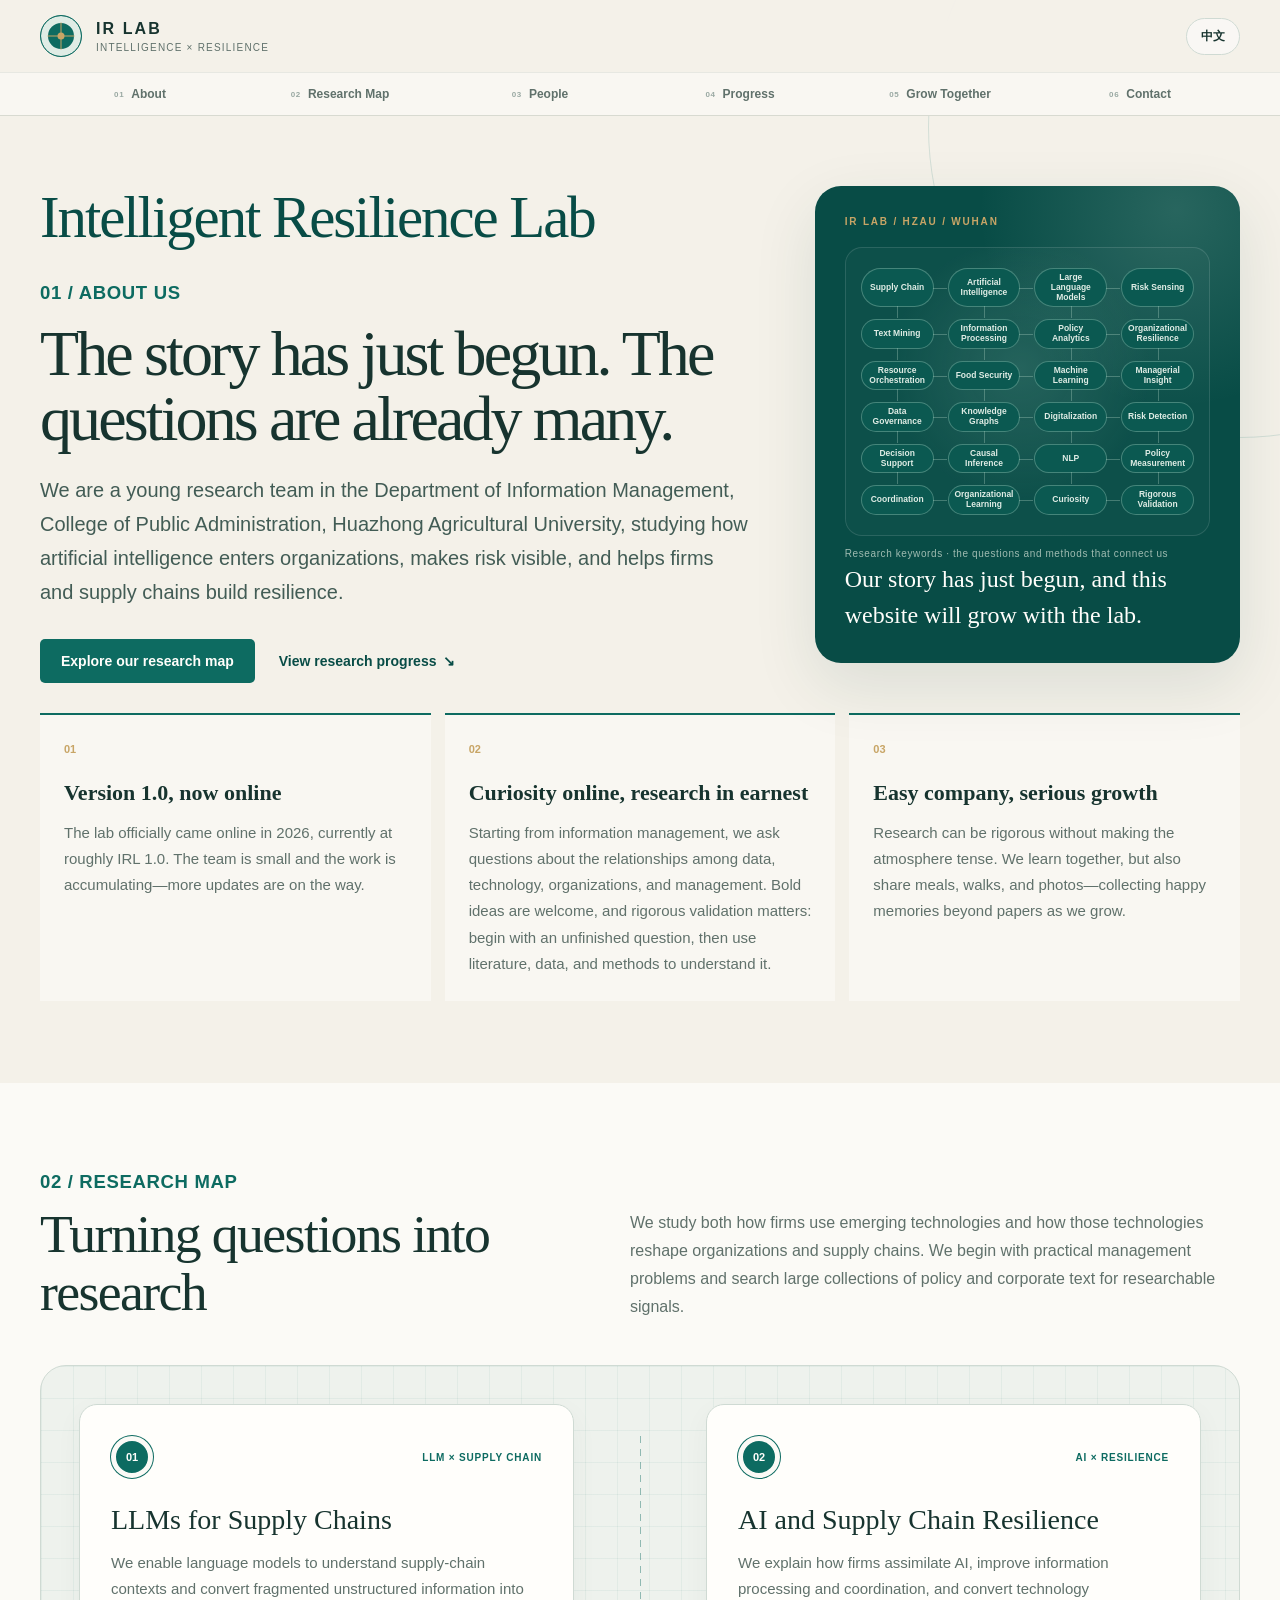
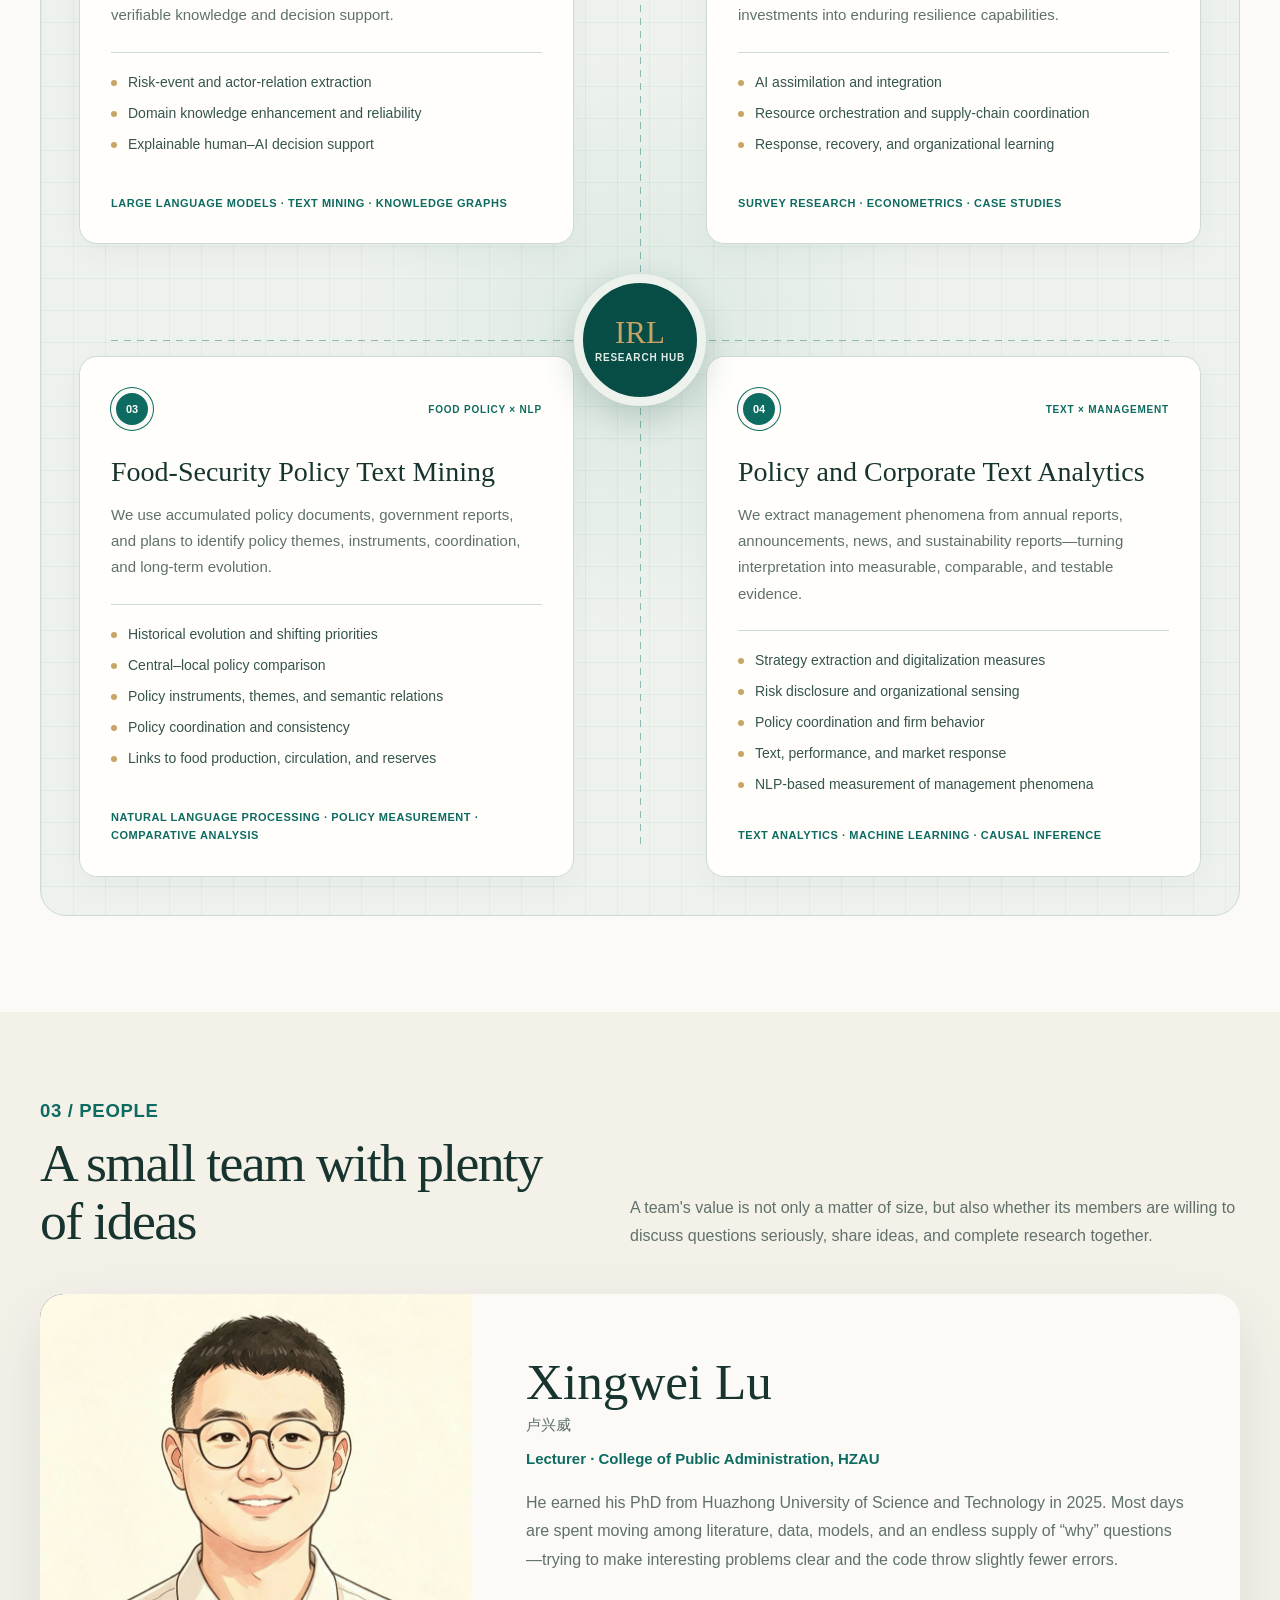
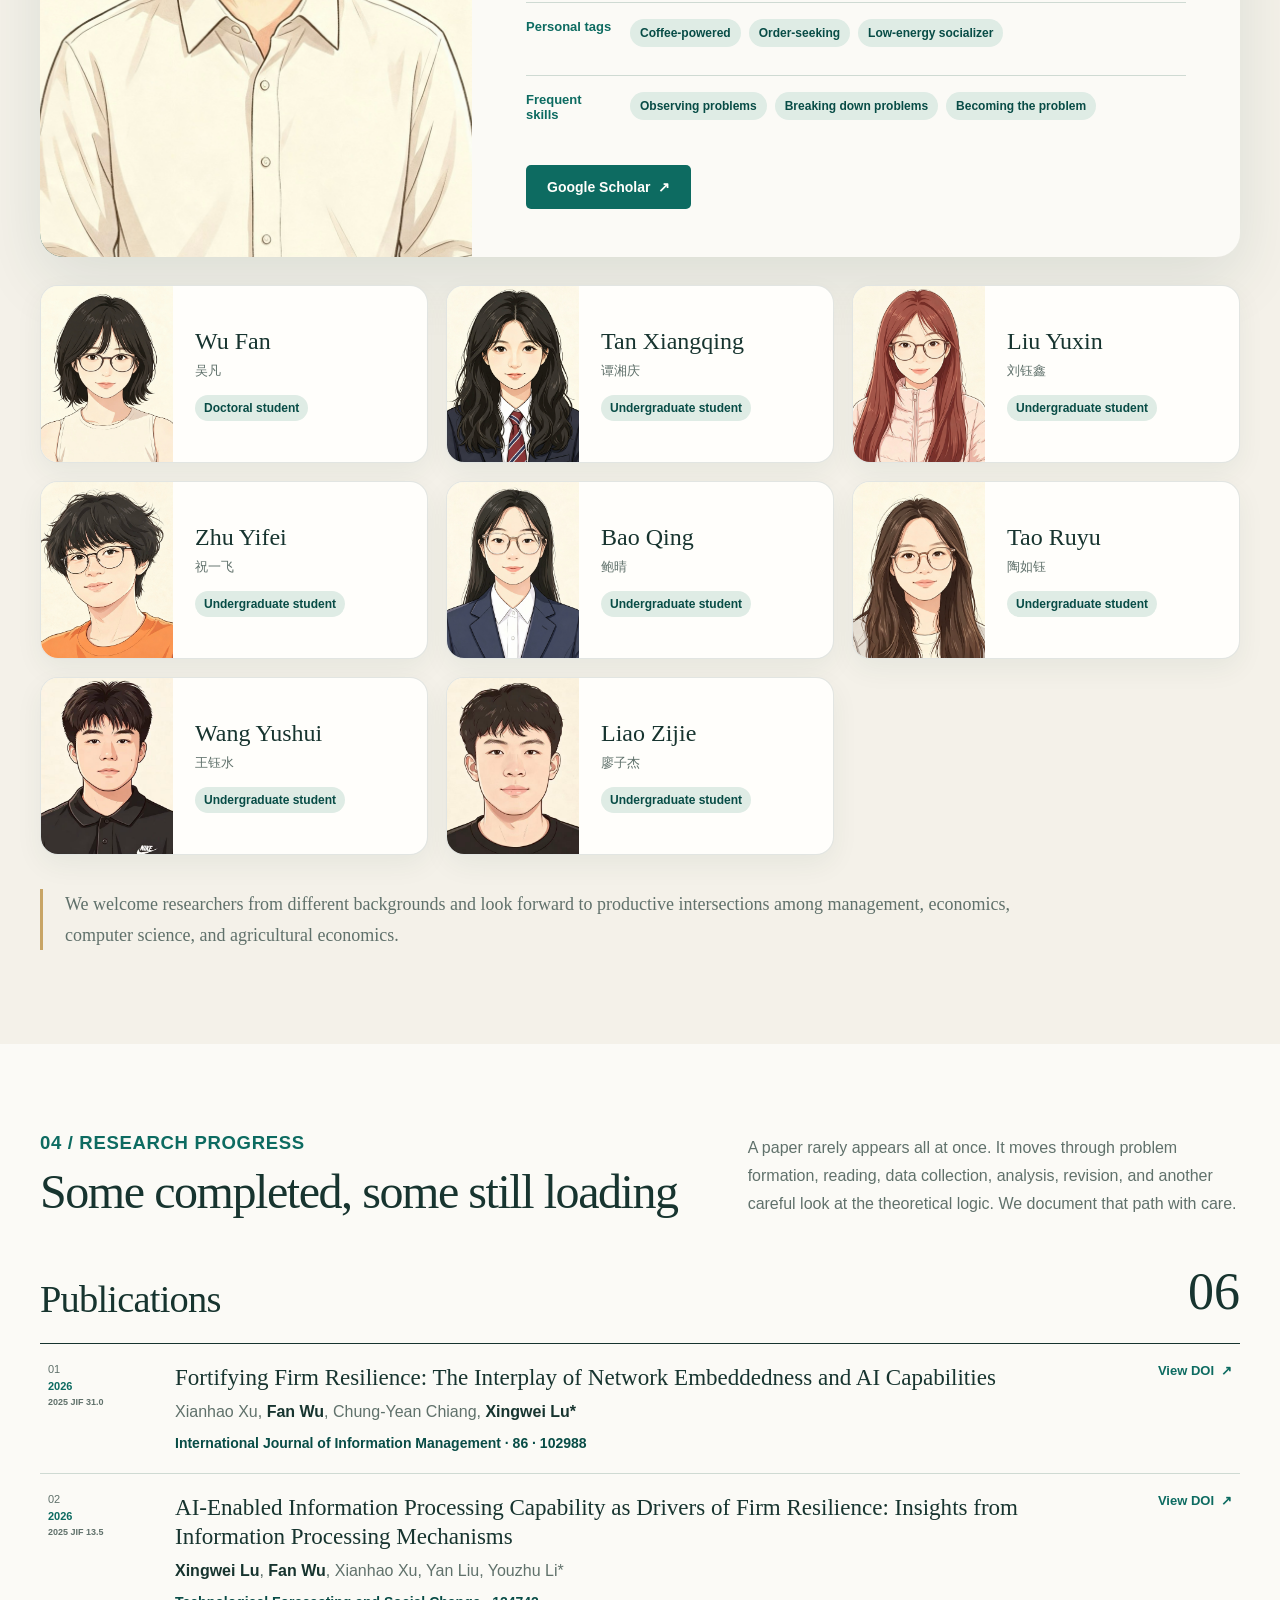
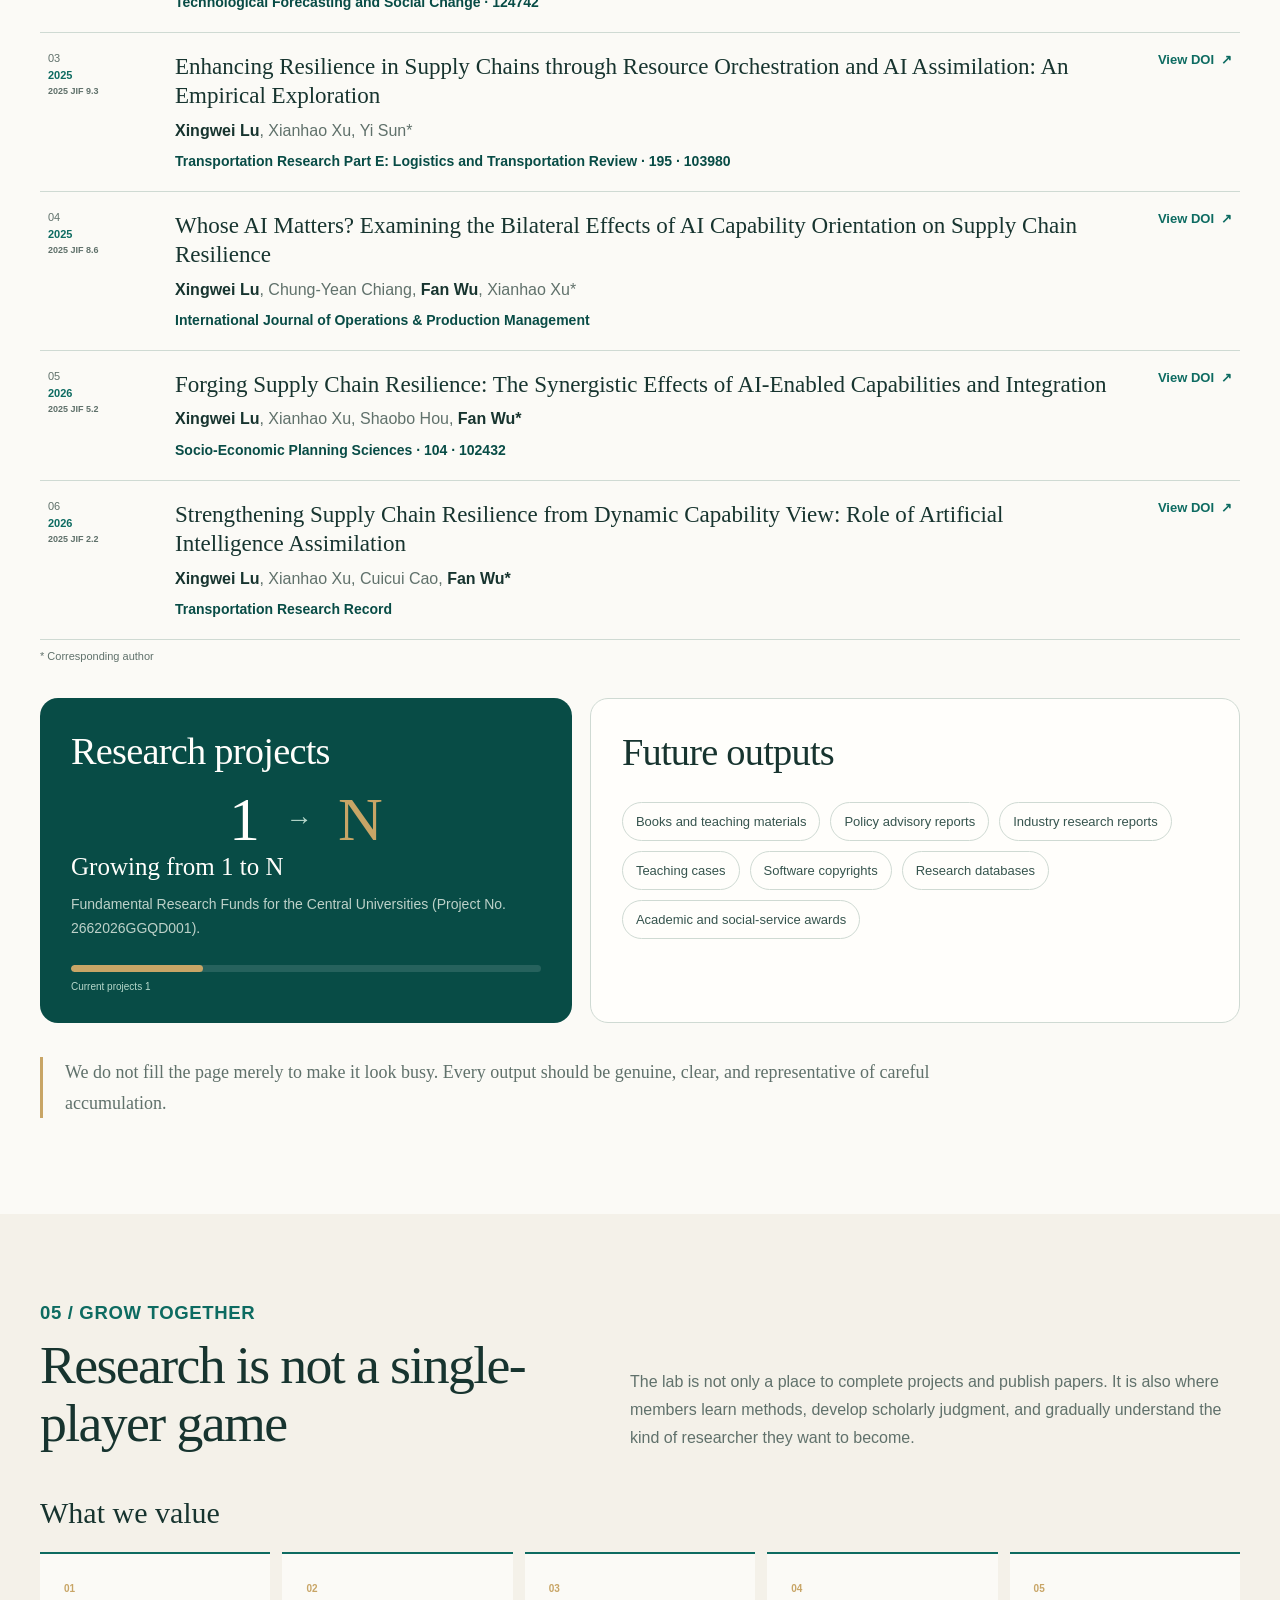
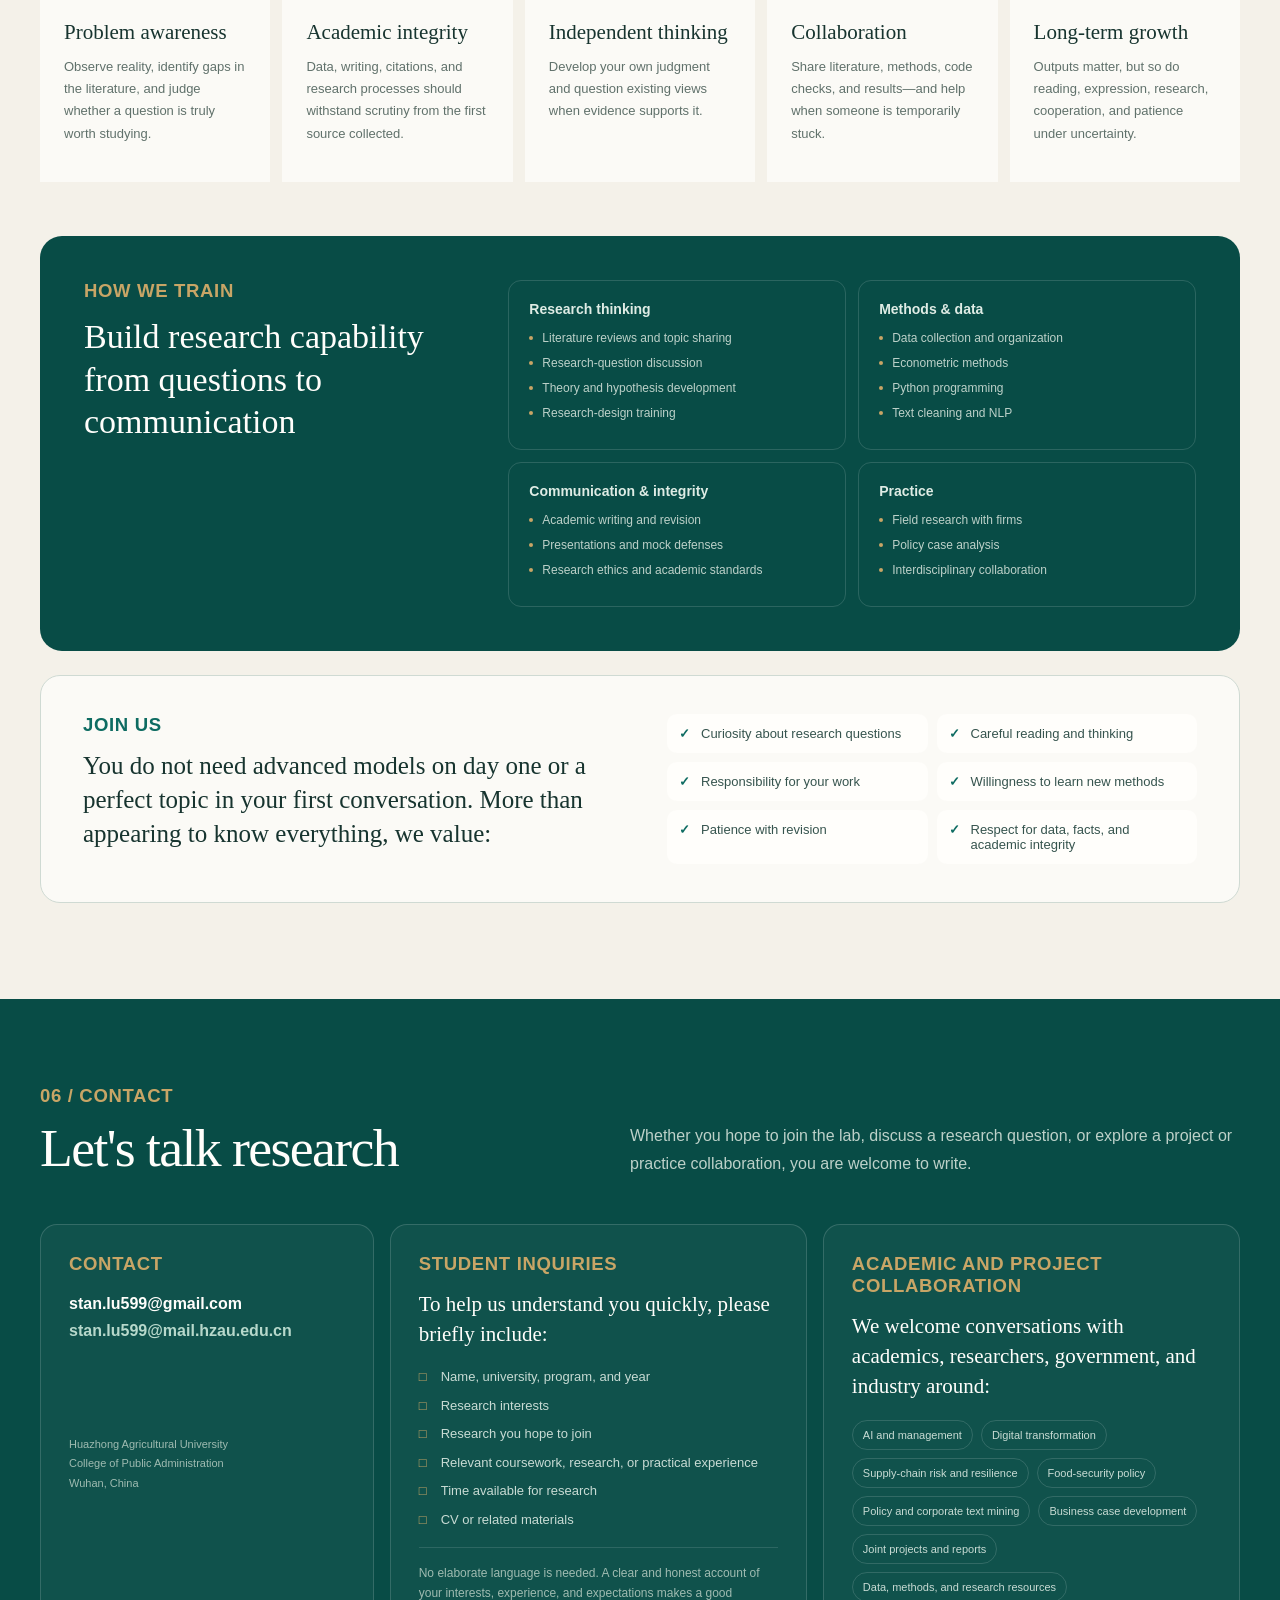
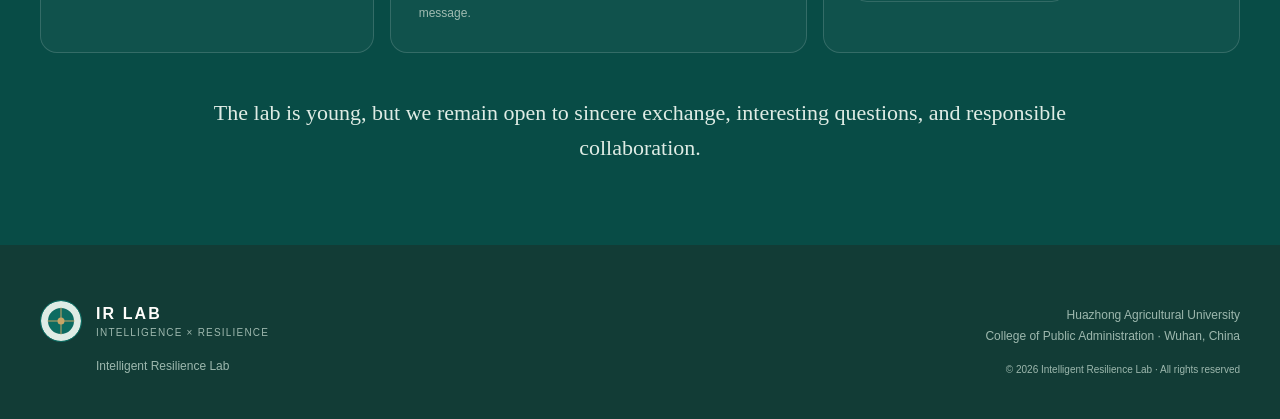
==== commit 62f778df: "新增成员：王钰水、廖子杰" ====
--- a/en/index.html
+++ b/en/index.html
@@ -1,2 +1,2 @@
-<!DOCTYPE html><html lang="zh-CN"><head><meta charSet="utf-8"/><meta name="viewport" content="width=device-width, initial-scale=1"/><link rel="preload" href="/members/lu-xingwei.jpg" as="image"/><link rel="preload" href="/members/wu-fan.jpg" as="image"/><link rel="preload" href="/members/tan-xiangqing.jpg" as="image"/><link rel="preload" href="/members/liu-yuxin.jpg" as="image"/><link rel="preload" href="/members/zhu-yifei.jpg" as="image"/><link rel="preload" href="/members/bao-qing.jpg" as="image"/><link rel="preload" href="/members/tao-ruyu.jpg" as="image"/><link rel="stylesheet" href="/assets/index-ChxVyVna.css" data-rsc-css-href="/assets/index-ChxVyVna.css" data-precedence="vite-rsc/importer-resources"/><link rel="modulepreload" href="/assets/layout-segment-context-DiFcBsO_.js" crossorigin=""/><link rel="modulepreload" href="/assets/rolldown-runtime-S-ySWqyJ.js" crossorigin=""/><link rel="modulepreload" href="/assets/index-C8OXU5Rc.js" crossorigin=""/><link rel="modulepreload" href="/assets/framework-XU8gKkFC.js" crossorigin=""/><title>Intelligent Resilience Lab | Intelligent Resilience Lab</title><meta name="description" content="Research on large language models, AI and supply-chain resilience, food-security policy, and policy and corporate text analytics."/><meta property="og:title" content="Intelligent Resilience Lab"/><meta property="og:description" content="Research on AI, supply-chain resilience, food-security policy, and text analytics."/><meta property="og:type" content="website"/><meta property="og:image" content="http://localhost:3000/og.png"/><meta property="og:image:width" content="1536"/><meta property="og:image:height" content="1024"/><meta property="og:image:alt" content="Intelligent Resilience Lab — Intelligence for resilient supply chains"/><meta name="twitter:card" content="summary_large_image"/><meta name="twitter:title" content="Intelligent Resilience Lab"/><meta name="twitter:description" content="Research on AI, supply-chain resilience, food-security policy, and text analytics."/><meta name="twitter:image" content="http://localhost:3000/og.png"/><link rel="shortcut icon" href="/favicon.svg"/><link rel="icon" href="/favicon.svg"/><script>self.__VINEXT_RSC_PARAMS__={}</script><script>self.__VINEXT_RSC_NAV__={"pathname":"/en","searchParams":[]}</script><link rel="modulepreload" href="/assets/index-C8OXU5Rc.js" />
-</head><body><div class="siteShell" lang="en"><header class="siteHeader"><div class="container headerTop"><a href="/en" aria-label="Intelligent Resilience Lab home"><span class="brand"><span class="brandMark" aria-hidden="true"><i></i></span><span><strong>IR LAB</strong><small>Intelligence × Resilience</small></span></span></a><a class="languageSwitch" href="/zh" hrefLang="zh-CN">中文</a></div><nav class="sectionNav" aria-label="Section navigation"><div class="container sectionNavInner"><a href="#about"><span>01</span>About</a><a href="#research"><span>02</span>Research Map</a><a href="#people"><span>03</span>People</a><a href="#progress"><span>04</span>Progress</a><a href="#growth"><span>05</span>Grow Together</a><a href="#contact"><span>06</span>Contact</a></div></nav></header><main><section class="aboutHero" id="about"><div class="container"><div class="heroGrid"><div class="heroCopy"><p class="groupName">Intelligent Resilience Lab</p><p class="sectionKicker">01 / About us</p><h1>The story has just begun. The questions are already many.</h1><p class="heroLead">We are a young research team in the Department of Information Management, College of Public Administration, Huazhong Agricultural University, studying how artificial intelligence enters organizations, makes risk visible, and helps firms and supply chains build resilience.</p><div class="heroActions"><a class="primaryButton" href="#research">Explore our research map</a><a class="textLink" href="#progress">View research progress<span aria-hidden="true">↘</span></a></div></div><aside class="snapshotCard"><p class="snapshotLabel">IR LAB / HZAU / WUHAN</p><div class="researchWordCloud" aria-label="Research keywords · the questions and methods that connect us"><span>Supply Chain</span><span>Artificial Intelligence</span><span>Large Language Models</span><span>Risk Sensing</span><span>Text Mining</span><span>Information Processing</span><span>Policy Analytics</span><span>Organizational Resilience</span><span>Resource Orchestration</span><span>Food Security</span><span>Machine Learning</span><span>Managerial Insight</span><span>Data Governance</span><span>Knowledge Graphs</span><span>Digitalization</span><span>Risk Detection</span><span>Decision Support</span><span>Causal Inference</span><span>NLP</span><span>Policy Measurement</span><span>Coordination</span><span>Organizational Learning</span><span>Curiosity</span><span>Rigorous Validation</span></div><small class="wordCloudLabel">Research keywords · the questions and methods that connect us</small><blockquote>Our story has just begun, and this website will grow with the lab.</blockquote></aside></div><div class="aboutNarrative"><article><span>01</span><strong>Version 1.0, now online</strong><p>The lab officially came online in 2026, currently at roughly IRL 1.0. The team is small and the work is accumulating—more updates are on the way.</p></article><article><span>02</span><strong>Curiosity online, research in earnest</strong><p>Starting from information management, we ask questions about the relationships among data, technology, organizations, and management. Bold ideas are welcome, and rigorous validation matters: begin with an unfinished question, then use literature, data, and methods to understand it.</p></article><article><span>03</span><strong>Easy company, serious growth</strong><p>Research can be rigorous without making the atmosphere tense. We learn together, but also share meals, walks, and photos—collecting happy memories beyond papers as we grow.</p></article></div></div></section><section class="researchSection" id="research"><div class="container"><div class="sectionHead"><div><p class="sectionKicker">02 / Research map</p><h2>Turning questions into research</h2></div><p>We study both how firms use emerging technologies and how those technologies reshape organizations and supply chains. We begin with practical management problems and search large collections of policy and corporate text for researchable signals.</p></div><div class="researchMap"><div class="mapCore" aria-hidden="true"><span>IRL</span><strong>Research hub</strong></div><div class="researchGrid"><article class="mapNode node1"><div class="researchCardHead"><span>01</span><small>LLM × Supply Chain</small></div><h3>LLMs for Supply Chains</h3><p>We enable language models to understand supply-chain contexts and convert fragmented unstructured information into verifiable knowledge and decision support.</p><ul><li>Risk-event and actor-relation extraction</li><li>Domain knowledge enhancement and reliability</li><li>Explainable human–AI decision support</li></ul><strong class="methodLine">Large language models · Text mining · Knowledge graphs</strong></article><article class="mapNode node2"><div class="researchCardHead"><span>02</span><small>AI × Resilience</small></div><h3>AI and Supply Chain Resilience</h3><p>We explain how firms assimilate AI, improve information processing and coordination, and convert technology investments into enduring resilience capabilities.</p><ul><li>AI assimilation and integration</li><li>Resource orchestration and supply-chain coordination</li><li>Response, recovery, and organizational learning</li></ul><strong class="methodLine">Survey research · Econometrics · Case studies</strong></article><article class="mapNode node3"><div class="researchCardHead"><span>03</span><small>Food Policy × NLP</small></div><h3>Food-Security Policy Text Mining</h3><p>We use accumulated policy documents, government reports, and plans to identify policy themes, instruments, coordination, and long-term evolution.</p><ul><li>Historical evolution and shifting priorities</li><li>Central–local policy comparison</li><li>Policy instruments, themes, and semantic relations</li><li>Policy coordination and consistency</li><li>Links to food production, circulation, and reserves</li></ul><strong class="methodLine">Natural language processing · Policy measurement · Comparative analysis</strong></article><article class="mapNode node4"><div class="researchCardHead"><span>04</span><small>Text × Management</small></div><h3>Policy and Corporate Text Analytics</h3><p>We extract management phenomena from annual reports, announcements, news, and sustainability reports—turning interpretation into measurable, comparable, and testable evidence.</p><ul><li>Strategy extraction and digitalization measures</li><li>Risk disclosure and organizational sensing</li><li>Policy coordination and firm behavior</li><li>Text, performance, and market response</li><li>NLP-based measurement of management phenomena</li></ul><strong class="methodLine">Text analytics · Machine learning · Causal inference</strong></article></div></div></div></section><section class="peopleSection" id="people"><div class="container"><div class="sectionHead"><div><p class="sectionKicker">03 / People</p><h2>A small team with plenty of ideas</h2></div><p>A team&#x27;s value is not only a matter of size, but also whether its members are willing to discuss questions seriously, share ideas, and complete research together.</p></div><div class="piCard"><div class="profileVisual"><img src="/members/lu-xingwei.jpg" alt="Portrait of Xingwei Lu"/></div><div class="piContent"><h3>Xingwei Lu</h3><p class="piEnglish">卢兴威</p><p class="piRole">Lecturer · College of Public Administration, HZAU</p><p class="piBio">He earned his PhD from Huazhong University of Science and Technology in 2025. Most days are spent moving among literature, data, models, and an endless supply of “why” questions—trying to make interesting problems clear and the code throw slightly fewer errors.</p><div class="profileDetails"><div><strong>Personal tags</strong><p><span>Coffee-powered</span><span>Order-seeking</span><span>Low-energy socializer</span></p></div><div><strong>Frequent skills</strong><p><span>Observing problems</span><span>Breaking down problems</span><span>Becoming the problem</span></p></div></div><a class="primaryButton" href="https://scholar.google.com/citations?user=hsKdeJEAAAAJ&amp;hl=zh-CN" target="_blank" rel="noreferrer">Google Scholar<span aria-hidden="true">↗</span></a></div></div><div class="memberGrid"><article class="memberCard"><img src="/members/wu-fan.jpg" alt="Cartoon avatar of Wu Fan"/><div><h3>Wu Fan</h3><p>吴凡</p><span>Doctoral student</span></div></article><article class="memberCard"><img src="/members/tan-xiangqing.jpg" alt="Cartoon avatar of Tan Xiangqing"/><div><h3>Tan Xiangqing</h3><p>谭湘庆</p><span>Undergraduate student</span></div></article><article class="memberCard"><img src="/members/liu-yuxin.jpg" alt="Cartoon avatar of Liu Yuxin"/><div><h3>Liu Yuxin</h3><p>刘钰鑫</p><span>Undergraduate student</span></div></article><article class="memberCard"><img src="/members/zhu-yifei.jpg" alt="Cartoon avatar of Zhu Yifei"/><div><h3>Zhu Yifei</h3><p>祝一飞</p><span>Undergraduate student</span></div></article><article class="memberCard"><img src="/members/bao-qing.jpg" alt="Cartoon avatar of Bao Qing"/><div><h3>Bao Qing</h3><p>鲍晴</p><span>Undergraduate student</span></div></article><article class="memberCard"><img src="/members/tao-ruyu.jpg" alt="Cartoon avatar of Tao Ruyu"/><div><h3>Tao Ruyu</h3><p>陶如钰</p><span>Undergraduate student</span></div></article></div><p class="sectionClosing">We welcome researchers from different backgrounds and look forward to productive intersections among management, economics, computer science, and agricultural economics.</p></div></section><section class="progressSection" id="progress"><div class="container"><div class="sectionHead"><div><p class="sectionKicker">04 / Research progress</p><h2>Some completed, some still loading</h2></div><p>A paper rarely appears all at once. It moves through problem formation, reading, data collection, analysis, revision, and another careful look at the theoretical logic. We document that path with care.</p></div><div class="outcomeHead"><h3 class="outcomeTitle">Publications</h3><strong>06</strong></div><div class="publicationList"><article><div class="paperIndex"><span>01</span><strong>2026</strong><em>2025 JIF<!-- --> <!-- -->31.0</em></div><div class="paperBody"><h3>Fortifying Firm Resilience: The Interplay of Network Embeddedness and AI Capabilities</h3><p class="paperAuthors"><span>Xianhao Xu<!-- -->, </span><span><strong>Fan Wu</strong>, </span><span>Chung-Yean Chiang<!-- -->, </span><span><strong>Xingwei Lu*</strong></span></p><p class="journal">International Journal of Information Management<!-- --> · 86<!-- --> · 102988</p></div><a class="doiLink" href="https://doi.org/10.1016/j.ijinfomgt.2025.102988" target="_blank" rel="noreferrer">View DOI<span aria-hidden="true">↗</span></a></article><article><div class="paperIndex"><span>02</span><strong>2026</strong><em>2025 JIF<!-- --> <!-- -->13.5</em></div><div class="paperBody"><h3>AI-Enabled Information Processing Capability as Drivers of Firm Resilience: Insights from Information Processing Mechanisms</h3><p class="paperAuthors"><span><strong>Xingwei Lu</strong>, </span><span><strong>Fan Wu</strong>, </span><span>Xianhao Xu<!-- -->, </span><span>Yan Liu<!-- -->, </span><span>Youzhu Li*</span></p><p class="journal">Technological Forecasting and Social Change<!-- --> · 124742</p></div><a class="doiLink" href="https://doi.org/10.1016/j.techfore.2026.124742" target="_blank" rel="noreferrer">View DOI<span aria-hidden="true">↗</span></a></article><article><div class="paperIndex"><span>03</span><strong>2025</strong><em>2025 JIF<!-- --> <!-- -->9.3</em></div><div class="paperBody"><h3>Enhancing Resilience in Supply Chains through Resource Orchestration and AI Assimilation: An Empirical Exploration</h3><p class="paperAuthors"><span><strong>Xingwei Lu</strong>, </span><span>Xianhao Xu<!-- -->, </span><span>Yi Sun*</span></p><p class="journal">Transportation Research Part E: Logistics and Transportation Review<!-- --> · 195<!-- --> · 103980</p></div><a class="doiLink" href="https://doi.org/10.1016/j.tre.2025.103980" target="_blank" rel="noreferrer">View DOI<span aria-hidden="true">↗</span></a></article><article><div class="paperIndex"><span>04</span><strong>2025</strong><em>2025 JIF<!-- --> <!-- -->8.6</em></div><div class="paperBody"><h3>Whose AI Matters? Examining the Bilateral Effects of AI Capability Orientation on Supply Chain Resilience</h3><p class="paperAuthors"><span><strong>Xingwei Lu</strong>, </span><span>Chung-Yean Chiang<!-- -->, </span><span><strong>Fan Wu</strong>, </span><span>Xianhao Xu*</span></p><p class="journal">International Journal of Operations &amp; Production Management</p></div><a class="doiLink" href="https://doi.org/10.1108/IJOPM-09-2024-0790" target="_blank" rel="noreferrer">View DOI<span aria-hidden="true">↗</span></a></article><article><div class="paperIndex"><span>05</span><strong>2026</strong><em>2025 JIF<!-- --> <!-- -->5.2</em></div><div class="paperBody"><h3>Forging Supply Chain Resilience: The Synergistic Effects of AI-Enabled Capabilities and Integration</h3><p class="paperAuthors"><span><strong>Xingwei Lu</strong>, </span><span>Xianhao Xu<!-- -->, </span><span>Shaobo Hou<!-- -->, </span><span><strong>Fan Wu*</strong></span></p><p class="journal">Socio-Economic Planning Sciences<!-- --> · 104<!-- --> · 102432</p></div><a class="doiLink" href="https://doi.org/10.1016/j.seps.2026.102432" target="_blank" rel="noreferrer">View DOI<span aria-hidden="true">↗</span></a></article><article><div class="paperIndex"><span>06</span><strong>2026</strong><em>2025 JIF<!-- --> <!-- -->2.2</em></div><div class="paperBody"><h3>Strengthening Supply Chain Resilience from Dynamic Capability View: Role of Artificial Intelligence Assimilation</h3><p class="paperAuthors"><span><strong>Xingwei Lu</strong>, </span><span>Xianhao Xu<!-- -->, </span><span>Cuicui Cao<!-- -->, </span><span><strong>Fan Wu*</strong></span></p><p class="journal">Transportation Research Record</p></div><a class="doiLink" href="https://doi.org/10.1177/03611981261436639" target="_blank" rel="noreferrer">View DOI<span aria-hidden="true">↗</span></a></article></div><p class="correspondingNote">* Corresponding author</p><div class="progressDashboard"><article class="projectCard"><h3 class="outcomeTitle">Research projects</h3><div class="projectNumber"><strong>1</strong><span>→</span><em>N</em></div><h4>Growing from 1 to N</h4><p>Fundamental Research Funds for the Central Universities (Project No. 2662026GGQD001).</p><div class="projectMeter"><i></i></div><small>Current projects 1</small></article><article class="futureCard"><h3 class="outcomeTitle">Future outputs</h3><div class="futureTags"><span>Books and teaching materials</span><span>Policy advisory reports</span><span>Industry research reports</span><span>Teaching cases</span><span>Software copyrights</span><span>Research databases</span><span>Academic and social-service awards</span></div></article></div><p class="sectionClosing">We do not fill the page merely to make it look busy. Every output should be genuine, clear, and representative of careful accumulation.</p></div></section><section class="growthSection" id="growth"><div class="container"><div class="sectionHead"><div><p class="sectionKicker">05 / Grow together</p><h2>Research is not a single-player game</h2></div><p>The lab is not only a place to complete projects and publish papers. It is also where members learn methods, develop scholarly judgment, and gradually understand the kind of researcher they want to become.</p></div><h3 class="subsectionTitle">What we value</h3><div class="valuesGrid"><article><span>01</span><h4>Problem awareness</h4><p>Observe reality, identify gaps in the literature, and judge whether a question is truly worth studying.</p></article><article><span>02</span><h4>Academic integrity</h4><p>Data, writing, citations, and research processes should withstand scrutiny from the first source collected.</p></article><article><span>03</span><h4>Independent thinking</h4><p>Develop your own judgment and question existing views when evidence supports it.</p></article><article><span>04</span><h4>Collaboration</h4><p>Share literature, methods, code checks, and results—and help when someone is temporarily stuck.</p></article><article><span>05</span><h4>Long-term growth</h4><p>Outputs matter, but so do reading, expression, research, cooperation, and patience under uncertainty.</p></article></div><div class="trainingBlock"><div><p class="sectionKicker">How we train</p><h3>Build research capability from questions to communication</h3></div><div class="trainingGrid"><article><h4>Research thinking</h4><ul><li>Literature reviews and topic sharing</li><li>Research-question discussion</li><li>Theory and hypothesis development</li><li>Research-design training</li></ul></article><article><h4>Methods &amp; data</h4><ul><li>Data collection and organization</li><li>Econometric methods</li><li>Python programming</li><li>Text cleaning and NLP</li></ul></article><article><h4>Communication &amp; integrity</h4><ul><li>Academic writing and revision</li><li>Presentations and mock defenses</li><li>Research ethics and academic standards</li></ul></article><article><h4>Practice</h4><ul><li>Field research with firms</li><li>Policy case analysis</li><li>Interdisciplinary collaboration</li></ul></article></div></div><div class="joinPanel"><div><p class="sectionKicker">Join us</p><h3>You do not need advanced models on day one or a perfect topic in your first conversation. More than appearing to know everything, we value:</h3></div><div class="qualityList"><span>Curiosity about research questions</span><span>Careful reading and thinking</span><span>Responsibility for your work</span><span>Willingness to learn new methods</span><span>Patience with revision</span><span>Respect for data, facts, and academic integrity</span></div></div></div></section><section class="contactSection" id="contact"><div class="container"><div class="sectionHead contactIntro"><div><p class="sectionKicker">06 / Contact</p><h2>Let&#x27;s talk research</h2></div><p>Whether you hope to join the lab, discuss a research question, or explore a project or practice collaboration, you are welcome to write.</p></div><div class="contactGrid"><article class="emailCard"><p class="sectionKicker">Contact</p><a href="mailto:stan.lu599@gmail.com">stan.lu599@gmail.com</a><a href="mailto:stan.lu599@mail.hzau.edu.cn">stan.lu599@mail.hzau.edu.cn</a><small>Huazhong Agricultural University<br/>College of Public Administration<br/>Wuhan, China</small></article><article><p class="sectionKicker">Student inquiries</p><h3>To help us understand you quickly, please briefly include:</h3><ul class="checkList"><li>Name, university, program, and year</li><li>Research interests</li><li>Research you hope to join</li><li>Relevant coursework, research, or practical experience</li><li>Time available for research</li><li>CV or related materials</li></ul><p class="contactNote">No elaborate language is needed. A clear and honest account of your interests, experience, and expectations makes a good message.</p></article><article><p class="sectionKicker">Academic and project collaboration</p><h3>We welcome conversations with academics, researchers, government, and industry around:</h3><div class="collaborationTags"><span>AI and management</span><span>Digital transformation</span><span>Supply-chain risk and resilience</span><span>Food-security policy</span><span>Policy and corporate text mining</span><span>Business case development</span><span>Joint projects and reports</span><span>Data, methods, and research resources</span></div></article></div><blockquote class="contactClosing">The lab is young, but we remain open to sincere exchange, interesting questions, and responsible collaboration.</blockquote></div></section></main><footer><div class="container footerGrid"><div><span class="brand"><span class="brandMark" aria-hidden="true"><i></i></span><span><strong>IR LAB</strong><small>Intelligence × Resilience</small></span></span><p>Intelligent Resilience Lab</p></div><div><p>Huazhong Agricultural University<br/>College of Public Administration · Wuhan, China</p><small>© <!-- -->2026<!-- --> Intelligent Resilience Lab · <!-- -->All rights reserved</small></div></div></footer></div><script id="_R_">import("/assets/index-C8OXU5Rc.js")</script></body></html><script>self.__VINEXT_RSC_CHUNKS__=self.__VINEXT_RSC_CHUNKS__||[];self.__VINEXT_RSC_CHUNKS__.push("2:I[\"8a1c26e77cc3\",[],\"Children\",1]\n3:I[\"e562e7309659\",[],\"LayoutSegmentProvider\",1]\n4:I[\"8a1c26e77cc3\",[],\"Slot\",1]\n5:I[\"d041429ec63f\",[],\"RedirectBoundary\",1]\n:HL[\"/assets/index-ChxVyVna.css\",\"style\"]\n")</script><script>self.__VINEXT_RSC_CHUNKS__=self.__VINEXT_RSC_CHUNKS__||[];self.__VINEXT_RSC_CHUNKS__.push("0:{\"__route\":\"route:/en\",\"__interceptionContext\":null,\"__layoutIds\":[\"layout:/\"],\"__rootLayout\":\"/\",\"page:/en\":\"$L1\",\"layout:/\":[[[[\"$\",\"link\",\"css:/assets/index-ChxVyVna.css\",{\"rel\":\"stylesheet\",\"precedence\":\"vite-rsc/importer-resources\",\"href\":\"/assets/index-ChxVyVna.css\",\"data-rsc-css-href\":\"/assets/index-ChxVyVna.css\"}],\"$undefined\"],[\"$\",\"html\",null,{\"lang\":\"zh-CN\",\"children\":[\"$\",\"body\",null,{\"children\":[\"$\",\"$L2\",null,{}]}]}]],null],\"route:/en\":[[[\"$\",\"meta\",null,{\"charSet\":\"utf-8\"}],[[\"$\",\"title\",\"0\",{\"children\":\"Intelligent Resilience Lab | Intelligent Resilience Lab\"}],[\"$\",\"meta\",\"1\",{\"name\":\"description\",\"content\":\"Research on large language models, AI and supply-chain resilience, food-security policy, and policy and corporate text analytics.\"}],[\"$\",\"meta\",\"2\",{\"property\":\"og:title\",\"content\":\"Intelligent Resilience Lab\"}],[\"$\",\"meta\",\"3\",{\"property\":\"og:description\",\"content\":\"Research on AI, supply-chain resilience, food-security policy, and text analytics.\"}],[\"$\",\"meta\",\"4\",{\"property\":\"og:type\",\"content\":\"website\"}],[\"$\",\"meta\",\"5\",{\"property\":\"og:image\",\"content\":\"http://localhost:3000/og.png\"}],[\"$\",\"meta\",\"6\",{\"property\":\"og:image:width\",\"content\":\"1536\"}],[\"$\",\"meta\",\"7\",{\"property\":\"og:image:height\",\"content\":\"1024\"}],[\"$\",\"meta\",\"8\",{\"property\":\"og:image:alt\",\"content\":\"Intelligent Resilience Lab — Intelligence for resilient supply chains\"}],[\"$\",\"meta\",\"9\",{\"name\":\"twitter:card\",\"content\":\"summary_large_image\"}],[\"$\",\"meta\",\"10\",{\"name\":\"twitter:title\",\"content\":\"Intelligent Resilience Lab\"}],[\"$\",\"meta\",\"11\",{\"name\":\"twitter:description\",\"content\":\"Research on AI, supply-chain resilience, food-security policy, and text analytics.\"}],[\"$\",\"meta\",\"12\",{\"name\":\"twitter:image\",\"content\":\"http://localhost:3000/og.png\"}],[\"$\",\"link\",\"13\",{\"rel\":\"shortcut icon\",\"href\":\"/favicon.svg\"}],[\"$\",\"link\",\"14\",{\"rel\":\"icon\",\"href\":\"/favicon.svg\"}]],[[\"$\",\"meta\",\"0\",{\"name\":\"viewport\",\"content\":\"width=device-width, initial-scale=1\"}]]],[\"$\",\"$L3\",null,{\"segmentMap\":{\"children\":[\"en\"]},\"children\":[\"$\",\"$L4\",null,{\"id\":\"layout:/\",\"parallelSlots\":\"$undefined\",\"children\":[\"$\",\"$L5\",null,{\"children\":[\"$\",\"$L3\",null,{\"segmentMap\":{\"children\":[]},\"children\":[\"$\",\"$L4\",null,{\"id\":\"page:/en\"}]}]}]}]}]],\"__layoutFlags\":{\"layout:/\":\"s\"},\"__artifactCompatibility\":{\"schemaVersion\":1,\"graphVersion\":\"app-route-graph:jd0avsgjwqwg\",\"deploymentVersion\":\"5c720f1b-da37-4e79-a8aa-669cbd7974f6\",\"appElementsSchemaVersion\":1,\"rscPayloadSchemaVersion\":1,\"rootBoundaryId\":\"/\",\"renderEpoch\":null}}\n")</script><script>self.__VINEXT_RSC_CHUNKS__=self.__VINEXT_RSC_CHUNKS__||[];self.__VINEXT_RSC_CHUNKS__.push("1:[\"$\",\"div\",null,{\"className\":\"siteShell\",\"lang\":\"en\",\"children\":[[\"$\",\"header\",null,{\"className\":\"siteHeader\",\"children\":[[\"$\",\"div\",null,{\"className\":\"container headerTop\",\"children\":[[\"$\",\"a\",null,{\"href\":\"/en\",\"aria-label\":\"Intelligent Resilience Lab home\",\"children\":[\"$\",\"span\",null,{\"className\":\"brand\",\"children\":[[\"$\",\"span\",null,{\"className\":\"brandMark\",\"aria-hidden\":\"true\",\"children\":[\"$\",\"i\",null,{}]}],[\"$\",\"span\",null,{\"children\":[[\"$\",\"strong\",null,{\"children\":\"IR LAB\"}],[\"$\",\"small\",null,{\"children\":\"Intelligence × Resilience\"}]]}]]}]}],[\"$\",\"a\",null,{\"className\":\"languageSwitch\",\"href\":\"/zh\",\"hrefLang\":\"zh-CN\",\"children\":\"中文\"}]]}],[\"$\",\"nav\",null,{\"className\":\"sectionNav\",\"aria-label\":\"Section navigation\",\"children\":[\"$\",\"div\",null,{\"className\":\"container sectionNavInner\",\"children\":[[\"$\",\"a\",\"about\",{\"href\":\"#about\",\"children\":[[\"$\",\"span\",null,{\"children\":\"01\"}],\"About\"]}],[\"$\",\"a\",\"research\",{\"href\":\"#research\",\"children\":[[\"$\",\"span\",null,{\"children\":\"02\"}],\"Research Map\"]}],[\"$\",\"a\",\"people\",{\"href\":\"#people\",\"children\":[[\"$\",\"span\",null,{\"children\":\"03\"}],\"People\"]}],[\"$\",\"a\",\"progress\",{\"href\":\"#progress\",\"children\":[[\"$\",\"span\",null,{\"children\":\"04\"}],\"Progress\"]}],[\"$\",\"a\",\"growth\",{\"href\":\"#growth\",\"children\":[[\"$\",\"span\",null,{\"children\":\"05\"}],\"Grow Together\"]}],[\"$\",\"a\",\"contact\",{\"href\":\"#contact\",\"children\":[[\"$\",\"span\",null,{\"children\":\"06\"}],\"Contact\"]}]]}]}]]}],[\"$\",\"main\",null,{\"children\":[[\"$\",\"section\",null,{\"className\":\"aboutHero\",\"id\":\"about\",\"children\":[\"$\",\"div\",null,{\"className\":\"container\",\"children\":[[\"$\",\"div\",null,{\"className\":\"heroGrid\",\"children\":[[\"$\",\"div\",null,{\"className\":\"heroCopy\",\"children\":[[\"$\",\"p\",null,{\"className\":\"groupName\",\"children\":\"Intelligent Resilience Lab\"}],[\"$\",\"p\",null,{\"className\":\"sectionKicker\",\"children\":\"01 / About us\"}],[\"$\",\"h1\",null,{\"children\":\"The story has just begun. The questions are already many.\"}],[\"$\",\"p\",null,{\"className\":\"heroLead\",\"children\":\"We are a young research team in the Department of Information Management, College of Public Administration, Huazhong Agricultural University, studying how artificial intelligence enters organizations, makes risk visible, and helps firms and supply chains build resilience.\"}],[\"$\",\"div\",null,{\"className\":\"heroActions\",\"children\":[[\"$\",\"a\",null,{\"className\":\"primaryButton\",\"href\":\"#research\",\"children\":\"Explore our research map\"}],[\"$\",\"a\",null,{\"className\":\"textLink\",\"href\":\"#progress\",\"children\":[\"View research progress\",[\"$\",\"span\",null,{\"aria-hidden\":\"true\",\"children\":\"↘\"}]]}]]}]]}],[\"$\",\"aside\",null,{\"className\":\"snapshotCard\",\"children\":[[\"$\",\"p\",null,{\"className\":\"snapshotLabel\",\"children\":\"IR LAB / HZAU / WUHAN\"}],[\"$\",\"div\",null,{\"className\":\"researchWordCloud\",\"aria-label\":\"Research keywords · the questions and methods that connect us\",\"children\":[[\"$\",\"span\",\"Supply Chain\",{\"children\":\"Supply Chain\"}],[\"$\",\"span\",\"Artificial Intelligence\",{\"children\":\"Artificial Intelligence\"}],[\"$\",\"span\",\"Large Language Models\",{\"children\":\"Large Language Models\"}],[\"$\",\"span\",\"Risk Sensing\",{\"children\":\"Risk Sensing\"}],[\"$\",\"span\",\"Text Mining\",{\"children\":\"Text Mining\"}],[\"$\",\"span\",\"Information Processing\",{\"children\":\"Information Processing\"}],[\"$\",\"span\",\"Policy Analytics\",{\"children\":\"Policy Analytics\"}],[\"$\",\"span\",\"Organizational Resilience\",{\"children\":\"Organizational Resilience\"}],[\"$\",\"span\",\"Resource Orchestration\",{\"children\":\"Resource Orchestration\"}],[\"$\",\"span\",\"Food Security\",{\"children\":\"Food Security\"}],[\"$\",\"span\",\"Machine Learning\",{\"children\":\"Machine Learning\"}],[\"$\",\"span\",\"Managerial Insight\",{\"children\":\"Managerial Insight\"}],[\"$\",\"span\",\"Data Governance\",{\"children\":\"Data Governance\"}],[\"$\",\"span\",\"Knowledge Graphs\",{\"children\":\"Knowledge Graphs\"}],[\"$\",\"span\",\"Digitalization\",{\"children\":\"Digitalization\"}],[\"$\",\"span\",\"Risk Detection\",{\"children\":\"Risk Detection\"}],[\"$\",\"span\",\"Decision Support\",{\"children\":\"Decision Support\"}],[\"$\",\"span\",\"Causal Inference\",{\"children\":\"Causal Inference\"}],[\"$\",\"span\",\"NLP\",{\"children\":\"NLP\"}],[\"$\",\"span\",\"Policy Measurement\",{\"children\":\"Policy Measurement\"}],[\"$\",\"span\",\"Coordination\",{\"children\":\"Coordination\"}],[\"$\",\"span\",\"Organizational Learning\",{\"children\":\"Organizational Learning\"}],[\"$\",\"span\",\"Curiosity\",{\"children\":\"Curiosity\"}],[\"$\",\"span\",\"Rigorous Validation\",{\"children\":\"Rigorous Validation\"}]]}],[\"$\",\"small\",null,{\"className\":\"wordCloudLabel\",\"children\":\"Research keywords · the questions and methods that connect us\"}],\"$L6\"]}]]}],\"$L7\"]}]}],\"$L8\",\"$L9\",\"$La\",\"$Lb\",\"$Lc\"]}],\"$Ld\"]}]\n")</script><script>self.__VINEXT_RSC_CHUNKS__=self.__VINEXT_RSC_CHUNKS__||[];self.__VINEXT_RSC_CHUNKS__.push(":HL[\"/members/lu-xingwei.jpg\",\"image\"]\n:HL[\"/members/wu-fan.jpg\",\"image\"]\n:HL[\"/members/tan-xiangqing.jpg\",\"image\"]\n:HL[\"/members/liu-yuxin.jpg\",\"image\"]\n:HL[\"/members/zhu-yifei.jpg\",\"image\"]\n:HL[\"/members/bao-qing.jpg\",\"image\"]\n:HL[\"/members/tao-ruyu.jpg\",\"image\"]\n6:[\"$\",\"blockquote\",null,{\"children\":\"Our story has just begun, and this website will grow with the lab.\"}]\n7:[\"$\",\"div\",null,{\"className\":\"aboutNarrative\",\"children\":[[\"$\",\"article\",\"Version 1.0, now online\",{\"children\":[[\"$\",\"span\",null,{\"children\":\"01\"}],[\"$\",\"strong\",null,{\"children\":\"Version 1.0, now online\"}],[\"$\",\"p\",null,{\"children\":\"The lab officially came online in 2026, currently at roughly IRL 1.0. The team is small and the work is accumulating—more updates are on the way.\"}]]}],[\"$\",\"article\",\"Curiosity online, research in earnest\",{\"children\":[[\"$\",\"span\",null,{\"children\":\"02\"}],[\"$\",\"strong\",null,{\"children\":\"Curiosity online, research in earnest\"}],[\"$\",\"p\",null,{\"children\":\"Starting from information management, we ask questions about the relationships among data, technology, organizations, and management. Bold ideas are welcome, and rigorous validation matters: begin with an unfinished question, then use literature, data, and methods to understand it.\"}]]}],[\"$\",\"article\",\"Easy company, serious growth\",{\"children\":[[\"$\",\"span\",null,{\"children\":\"03\"}],[\"$\",\"strong\",null,{\"children\":\"Easy company, serious growth\"}],[\"$\",\"p\",null,{\"children\":\"Research can be rigorous without making the atmosphere tense. We learn together, but also share meals, walks, and photos—collecting happy memories beyond papers as we grow.\"}]]}]]}]\n")</script><script>self.__VINEXT_RSC_CHUNKS__=self.__VINEXT_RSC_CHUNKS__||[];self.__VINEXT_RSC_CHUNKS__.push("8:[\"$\",\"section\",null,{\"className\":\"researchSection\",\"id\":\"research\",\"children\":[\"$\",\"div\",null,{\"className\":\"container\",\"children\":[[\"$\",\"div\",null,{\"className\":\"sectionHead\",\"children\":[[\"$\",\"div\",null,{\"children\":[[\"$\",\"p\",null,{\"className\":\"sectionKicker\",\"children\":\"02 / Research map\"}],[\"$\",\"h2\",null,{\"children\":\"Turning questions into research\"}]]}],[\"$\",\"p\",null,{\"children\":\"We study both how firms use emerging technologies and how those technologies reshape organizations and supply chains. We begin with practical management problems and search large collections of policy and corporate text for researchable signals.\"}]]}],[\"$\",\"div\",null,{\"className\":\"researchMap\",\"children\":[[\"$\",\"div\",null,{\"className\":\"mapCore\",\"aria-hidden\":\"true\",\"children\":[[\"$\",\"span\",null,{\"children\":\"IRL\"}],[\"$\",\"strong\",null,{\"children\":\"Research hub\"}]]}],[\"$\",\"div\",null,{\"className\":\"researchGrid\",\"children\":[[\"$\",\"article\",\"LLMs for Supply Chains\",{\"className\":\"mapNode node1\",\"children\":[[\"$\",\"div\",null,{\"className\":\"researchCardHead\",\"children\":[[\"$\",\"span\",null,{\"children\":\"01\"}],[\"$\",\"small\",null,{\"children\":\"LLM × Supply Chain\"}]]}],[\"$\",\"h3\",null,{\"children\":\"LLMs for Supply Chains\"}],[\"$\",\"p\",null,{\"children\":\"We enable language models to understand supply-chain contexts and convert fragmented unstructured information into verifiable knowledge and decision support.\"}],[\"$\",\"ul\",null,{\"children\":[[\"$\",\"li\",\"Risk-event and actor-relation extraction\",{\"children\":\"Risk-event and actor-relation extraction\"}],[\"$\",\"li\",\"Domain knowledge enhancement and reliability\",{\"children\":\"Domain knowledge enhancement and reliability\"}],[\"$\",\"li\",\"Explainable human–AI decision support\",{\"children\":\"Explainable human–AI decision support\"}]]}],[\"$\",\"strong\",null,{\"className\":\"methodLine\",\"children\":\"Large language models · Text mining · Knowledge graphs\"}]]}],[\"$\",\"article\",\"AI and Supply Chain Resilience\",{\"className\":\"mapNode node2\",\"children\":[[\"$\",\"div\",null,{\"className\":\"researchCardHead\",\"children\":[[\"$\",\"span\",null,{\"children\":\"02\"}],[\"$\",\"small\",null,{\"children\":\"AI × Resilience\"}]]}],[\"$\",\"h3\",null,{\"children\":\"AI and Supply Chain Resilience\"}],[\"$\",\"p\",null,{\"children\":\"We explain how firms assimilate AI, improve information processing and coordination, and convert technology investments into enduring resilience capabilities.\"}],[\"$\",\"ul\",null,{\"children\":[[\"$\",\"li\",\"AI assimilation and integration\",{\"children\":\"AI assimilation and integration\"}],[\"$\",\"li\",\"Resource orchestration and supply-chain coordination\",{\"children\":\"Resource orchestration and supply-chain coordination\"}],[\"$\",\"li\",\"Response, recovery, and organizational learning\",{\"children\":\"Response, recovery, and organizational learning\"}]]}],[\"$\",\"strong\",null,{\"className\":\"methodLine\",\"children\":\"Survey research · Econometrics · Case studies\"}]]}],[\"$\",\"article\",\"Food-Security Policy Text Mining\",{\"className\":\"mapNode node3\",\"children\":[[\"$\",\"div\",null,{\"className\":\"researchCardHead\",\"children\":[[\"$\",\"span\",null,{\"children\":\"03\"}],[\"$\",\"small\",null,{\"children\":\"Food Policy × NLP\"}]]}],[\"$\",\"h3\",null,{\"children\":\"Food-Security Policy Text Mining\"}],[\"$\",\"p\",null,{\"children\":\"We use accumulated policy documents, government reports, and plans to identify policy themes, instruments, coordination, and long-term evolution.\"}],[\"$\",\"ul\",null,{\"children\":[[\"$\",\"li\",\"Historical evolution and shifting priorities\",{\"children\":\"Historical evolution and shifting priorities\"}],[\"$\",\"li\",\"Central–local policy comparison\",{\"children\":\"Central–local policy comparison\"}],[\"$\",\"li\",\"Policy instruments, themes, and semantic relations\",{\"children\":\"Policy instruments, themes, and semantic relations\"}],[\"$\",\"li\",\"Policy coordination and consistency\",{\"children\":\"Policy coordination and consistency\"}],[\"$\",\"li\",\"Links to food production, circulation, and reserves\",{\"children\":\"Links to food production, circulation, and reserves\"}]]}],[\"$\",\"strong\",null,{\"className\":\"methodLine\",\"children\":\"Natural language processing · Policy measurement · Comparative analysis\"}]]}],\"$Le\"]}]]}]]}]}]\n")</script><script>self.__VINEXT_RSC_CHUNKS__=self.__VINEXT_RSC_CHUNKS__||[];self.__VINEXT_RSC_CHUNKS__.push("9:[\"$\",\"section\",null,{\"className\":\"peopleSection\",\"id\":\"people\",\"children\":[\"$\",\"div\",null,{\"className\":\"container\",\"children\":[[\"$\",\"div\",null,{\"className\":\"sectionHead\",\"children\":[[\"$\",\"div\",null,{\"children\":[[\"$\",\"p\",null,{\"className\":\"sectionKicker\",\"children\":\"03 / People\"}],[\"$\",\"h2\",null,{\"children\":\"A small team with plenty of ideas\"}]]}],[\"$\",\"p\",null,{\"children\":\"A team's value is not only a matter of size, but also whether its members are willing to discuss questions seriously, share ideas, and complete research together.\"}]]}],[\"$\",\"div\",null,{\"className\":\"piCard\",\"children\":[[\"$\",\"div\",null,{\"className\":\"profileVisual\",\"children\":[\"$\",\"img\",null,{\"src\":\"/members/lu-xingwei.jpg\",\"alt\":\"Portrait of Xingwei Lu\"}]}],[\"$\",\"div\",null,{\"className\":\"piContent\",\"children\":[[\"$\",\"h3\",null,{\"children\":\"Xingwei Lu\"}],[\"$\",\"p\",null,{\"className\":\"piEnglish\",\"children\":\"卢兴威\"}],[\"$\",\"p\",null,{\"className\":\"piRole\",\"children\":\"Lecturer · College of Public Administration, HZAU\"}],[\"$\",\"p\",null,{\"className\":\"piBio\",\"children\":\"He earned his PhD from Huazhong University of Science and Technology in 2025. Most days are spent moving among literature, data, models, and an endless supply of “why” questions—trying to make interesting problems clear and the code throw slightly fewer errors.\"}],[\"$\",\"div\",null,{\"className\":\"profileDetails\",\"children\":[[\"$\",\"div\",null,{\"children\":[[\"$\",\"strong\",null,{\"children\":\"Personal tags\"}],[\"$\",\"p\",null,{\"children\":[[\"$\",\"span\",\"Coffee-powered\",{\"children\":\"Coffee-powered\"}],[\"$\",\"span\",\"Order-seeking\",{\"children\":\"Order-seeking\"}],[\"$\",\"span\",\"Low-energy socializer\",{\"children\":\"Low-energy socializer\"}]]}]]}],[\"$\",\"div\",null,{\"children\":[[\"$\",\"strong\",null,{\"children\":\"Frequent skills\"}],[\"$\",\"p\",null,{\"children\":[[\"$\",\"span\",\"Observing problems\",{\"children\":\"Observing problems\"}],[\"$\",\"span\",\"Breaking down problems\",{\"children\":\"Breaking down problems\"}],[\"$\",\"span\",\"Becoming the problem\",{\"children\":\"Becoming the problem\"}]]}]]}]]}],[\"$\",\"a\",null,{\"className\":\"primaryButton\",\"href\":\"https://scholar.google.com/citations?user=hsKdeJEAAAAJ\u0026hl=zh-CN\",\"target\":\"_blank\",\"rel\":\"noreferrer\",\"children\":[\"Google Scholar\",[\"$\",\"span\",null,{\"aria-hidden\":\"true\",\"children\":\"↗\"}]]}]]}]]}],[\"$\",\"div\",null,{\"className\":\"memberGrid\",\"children\":[[\"$\",\"article\",\"Wu Fan\",{\"className\":\"memberCard\",\"children\":[[\"$\",\"img\",null,{\"src\":\"/members/wu-fan.jpg\",\"alt\":\"Cartoon avatar of Wu Fan\"}],[\"$\",\"div\",null,{\"children\":[[\"$\",\"h3\",null,{\"children\":\"Wu Fan\"}],[\"$\",\"p\",null,{\"children\":\"吴凡\"}],[\"$\",\"span\",null,{\"children\":\"Doctoral student\"}]]}]]}],[\"$\",\"article\",\"Tan Xiangqing\",{\"className\":\"memberCard\",\"children\":[[\"$\",\"img\",null,{\"src\":\"/members/tan-xiangqing.jpg\",\"alt\":\"Cartoon avatar of Tan Xiangqing\"}],[\"$\",\"div\",null,{\"children\":[[\"$\",\"h3\",null,{\"children\":\"Tan Xiangqing\"}],[\"$\",\"p\",null,{\"children\":\"谭湘庆\"}],[\"$\",\"span\",null,{\"children\":\"Undergraduate student\"}]]}]]}],[\"$\",\"article\",\"Liu Yuxin\",{\"className\":\"memberCard\",\"children\":[[\"$\",\"img\",null,{\"src\":\"/members/liu-yuxin.jpg\",\"alt\":\"Cartoon avatar of Liu Yuxin\"}],[\"$\",\"div\",null,{\"children\":[[\"$\",\"h3\",null,{\"children\":\"Liu Yuxin\"}],[\"$\",\"p\",null,{\"children\":\"刘钰鑫\"}],[\"$\",\"span\",null,{\"children\":\"Undergraduate student\"}]]}]]}],[\"$\",\"article\",\"Zhu Yifei\",{\"className\":\"memberCard\",\"children\":[[\"$\",\"img\",null,{\"src\":\"/members/zhu-yifei.jpg\",\"alt\":\"Cartoon avatar of Zhu Yifei\"}],[\"$\",\"div\",null,{\"children\":[[\"$\",\"h3\",null,{\"children\":\"Zhu Yifei\"}],[\"$\",\"p\",null,{\"children\":\"祝一飞\"}],[\"$\",\"span\",null,{\"children\":\"Undergraduate student\"}]]}]]}],[\"$\",\"article\",\"Bao Qing\",{\"className\":\"memberCard\",\"children\":[[\"$\",\"img\",null,{\"src\":\"/members/bao-qing.jpg\",\"alt\":\"Cartoon avatar of Bao Qing\"}],[\"$\",\"div\",null,{\"children\":[[\"$\",\"h3\",null,{\"children\":\"Bao Qing\"}],[\"$\",\"p\",null,{\"children\":\"鲍晴\"}],[\"$\",\"span\",null,{\"children\":\"Undergraduate student\"}]]}]]}],[\"$\",\"article\",\"Tao Ruyu\",{\"className\":\"memberCard\",\"children\":[[\"$\",\"img\",null,{\"src\":\"/members/tao-ruyu.jpg\",\"alt\":\"Cartoon avatar of Tao Ruyu\"}],[\"$\",\"div\",null,{\"children\":[[\"$\",\"h3\",null,{\"children\":\"Tao Ruyu\"}],[\"$\",\"p\",null,{\"children\":\"陶如钰\"}],[\"$\",\"span\",null,{\"children\":\"Undergraduate student\"}]]}]]}]]}],[\"$\",\"p\",null,{\"className\":\"sectionClosing\",\"children\":\"We welcome researchers from different backgrounds and look forward to productive intersections among management, economics, computer science, and agricultural economics.\"}]]}]}]\n")</script><script>self.__VINEXT_RSC_CHUNKS__=self.__VINEXT_RSC_CHUNKS__||[];self.__VINEXT_RSC_CHUNKS__.push("a:[\"$\",\"section\",null,{\"className\":\"progressSection\",\"id\":\"progress\",\"children\":[\"$\",\"div\",null,{\"className\":\"container\",\"children\":[[\"$\",\"div\",null,{\"className\":\"sectionHead\",\"children\":[[\"$\",\"div\",null,{\"children\":[[\"$\",\"p\",null,{\"className\":\"sectionKicker\",\"children\":\"04 / Research progress\"}],[\"$\",\"h2\",null,{\"children\":\"Some completed, some still loading\"}]]}],[\"$\",\"p\",null,{\"children\":\"A paper rarely appears all at once. It moves through problem formation, reading, data collection, analysis, revision, and another careful look at the theoretical logic. We document that path with care.\"}]]}],[\"$\",\"div\",null,{\"className\":\"outcomeHead\",\"children\":[[\"$\",\"h3\",null,{\"className\":\"outcomeTitle\",\"children\":\"Publications\"}],[\"$\",\"strong\",null,{\"children\":\"06\"}]]}],[\"$\",\"div\",null,{\"className\":\"publicationList\",\"children\":[[\"$\",\"article\",\"10.1016/j.ijinfomgt.2025.102988\",{\"children\":[[\"$\",\"div\",null,{\"className\":\"paperIndex\",\"children\":[[\"$\",\"span\",null,{\"children\":\"01\"}],[\"$\",\"strong\",null,{\"children\":2026}],[\"$\",\"em\",null,{\"children\":[\"2025 JIF\",\" \",\"31.0\"]}]]}],[\"$\",\"div\",null,{\"className\":\"paperBody\",\"children\":[[\"$\",\"h3\",null,{\"children\":\"Fortifying Firm Resilience: The Interplay of Network Embeddedness and AI Capabilities\"}],[\"$\",\"p\",null,{\"className\":\"paperAuthors\",\"children\":[[\"$\",\"span\",\"Xianhao Xu\",{\"children\":[\"Xianhao Xu\",\", \"]}],[\"$\",\"span\",\"Fan Wu\",{\"children\":[[\"$\",\"strong\",null,{\"children\":\"Fan Wu\"}],\", \"]}],[\"$\",\"span\",\"Chung-Yean Chiang\",{\"children\":[\"Chung-Yean Chiang\",\", \"]}],[\"$\",\"span\",\"Xingwei Lu\",{\"children\":[[\"$\",\"strong\",null,{\"children\":\"Xingwei Lu*\"}],\"\"]}]]}],[\"$\",\"p\",null,{\"className\":\"journal\",\"children\":[\"International Journal of Information Management\",\" · 86\",\" · 102988\"]}]]}],[\"$\",\"a\",null,{\"className\":\"doiLink\",\"href\":\"https://doi.org/10.1016/j.ijinfomgt.2025.102988\",\"target\":\"_blank\",\"rel\":\"noreferrer\",\"children\":[\"View DOI\",[\"$\",\"span\",null,{\"aria-hidden\":\"true\",\"children\":\"↗\"}]]}]]}],[\"$\",\"article\",\"10.1016/j.techfore.2026.124742\",{\"children\":[[\"$\",\"div\",null,{\"className\":\"paperIndex\",\"children\":[[\"$\",\"span\",null,{\"children\":\"02\"}],[\"$\",\"strong\",null,{\"children\":2026}],[\"$\",\"em\",null,{\"children\":[\"2025 JIF\",\" \",\"13.5\"]}]]}],[\"$\",\"div\",null,{\"className\":\"paperBody\",\"children\":[[\"$\",\"h3\",null,{\"children\":\"AI-Enabled Information Processing Capability as Drivers of Firm Resilience: Insights from Information Processing Mechanisms\"}],[\"$\",\"p\",null,{\"className\":\"paperAuthors\",\"children\":[[\"$\",\"span\",\"Xingwei Lu\",{\"children\":[[\"$\",\"strong\",null,{\"children\":\"Xingwei Lu\"}],\", \"]}],[\"$\",\"span\",\"Fan Wu\",{\"children\":[[\"$\",\"strong\",null,{\"children\":\"Fan Wu\"}],\", \"]}],[\"$\",\"span\",\"Xianhao Xu\",{\"children\":[\"Xianhao Xu\",\", \"]}],[\"$\",\"span\",\"Yan Liu\",{\"children\":[\"Yan Liu\",\", \"]}],[\"$\",\"span\",\"Youzhu Li\",{\"children\":[\"Youzhu Li*\",\"\"]}]]}],[\"$\",\"p\",null,{\"className\":\"journal\",\"children\":[\"Technological Forecasting and Social Change\",\"\",\" · 124742\"]}]]}],[\"$\",\"a\",null,{\"className\":\"doiLink\",\"href\":\"https://doi.org/10.1016/j.techfore.2026.124742\",\"target\":\"_blank\",\"rel\":\"noreferrer\",\"children\":[\"View DOI\",[\"$\",\"span\",null,{\"aria-hidden\":\"true\",\"children\":\"↗\"}]]}]]}],[\"$\",\"article\",\"10.1016/j.tre.2025.103980\",{\"children\":[[\"$\",\"div\",null,{\"className\":\"paperIndex\",\"children\":[[\"$\",\"span\",null,{\"children\":\"03\"}],[\"$\",\"strong\",null,{\"children\":2025}],[\"$\",\"em\",null,{\"children\":[\"2025 JIF\",\" \",\"9.3\"]}]]}],[\"$\",\"div\",null,{\"className\":\"paperBody\",\"children\":[[\"$\",\"h3\",null,{\"children\":\"Enhancing Resilience in Supply Chains through Resource Orchestration and AI Assimilation: An Empirical Exploration\"}],[\"$\",\"p\",null,{\"className\":\"paperAuthors\",\"children\":[[\"$\",\"span\",\"Xingwei Lu\",{\"children\":[[\"$\",\"strong\",null,{\"children\":\"Xingwei Lu\"}],\", \"]}],[\"$\",\"span\",\"Xianhao Xu\",{\"children\":[\"Xianhao Xu\",\", \"]}],[\"$\",\"span\",\"Yi Sun\",{\"children\":[\"Yi Sun*\",\"\"]}]]}],[\"$\",\"p\",null,{\"className\":\"journal\",\"children\":[\"Transportation Research Part E: Logistics and Transportation Review\",\" · 195\",\" · 103980\"]}]]}],[\"$\",\"a\",null,{\"className\":\"doiLink\",\"href\":\"https://doi.org/10.1016/j.tre.2025.103980\",\"target\":\"_blank\",\"rel\":\"noreferrer\",\"children\":[\"View DOI\",[\"$\",\"span\",null,{\"aria-hidden\":\"true\",\"children\":\"↗\"}]]}]]}],[\"$\",\"article\",\"10.1108/IJOPM-09-2024-0790\",{\"children\":[[\"$\",\"div\",null,{\"className\":\"paperIndex\",\"children\":[[\"$\",\"span\",null,{\"children\":\"04\"}],[\"$\",\"strong\",null,{\"children\":2025}],[\"$\",\"em\",null,{\"children\":[\"2025 JIF\",\" \",\"8.6\"]}]]}],[\"$\",\"div\",null,{\"className\":\"paperBody\",\"children\":[[\"$\",\"h3\",null,{\"children\":\"Whose AI Matters? Examining the Bilateral Effects of AI Capability Orientation on Supply Chain Resilience\"}],\"$Lf\",\"$L10\"]}],\"$L11\"]}],\"$L12\",\"$L13\"]}],\"$L14\",\"$L15\",\"$L16\"]}]}]\n")</script><script>self.__VINEXT_RSC_CHUNKS__=self.__VINEXT_RSC_CHUNKS__||[];self.__VINEXT_RSC_CHUNKS__.push("b:[\"$\",\"section\",null,{\"className\":\"growthSection\",\"id\":\"growth\",\"children\":[\"$\",\"div\",null,{\"className\":\"container\",\"children\":[[\"$\",\"div\",null,{\"className\":\"sectionHead\",\"children\":[[\"$\",\"div\",null,{\"children\":[[\"$\",\"p\",null,{\"className\":\"sectionKicker\",\"children\":\"05 / Grow together\"}],[\"$\",\"h2\",null,{\"children\":\"Research is not a single-player game\"}]]}],[\"$\",\"p\",null,{\"children\":\"The lab is not only a place to complete projects and publish papers. It is also where members learn methods, develop scholarly judgment, and gradually understand the kind of researcher they want to become.\"}]]}],[\"$\",\"h3\",null,{\"className\":\"subsectionTitle\",\"children\":\"What we value\"}],[\"$\",\"div\",null,{\"className\":\"valuesGrid\",\"children\":[[\"$\",\"article\",\"Problem awareness\",{\"children\":[[\"$\",\"span\",null,{\"children\":\"01\"}],[\"$\",\"h4\",null,{\"children\":\"Problem awareness\"}],[\"$\",\"p\",null,{\"children\":\"Observe reality, identify gaps in the literature, and judge whether a question is truly worth studying.\"}]]}],[\"$\",\"article\",\"Academic integrity\",{\"children\":[[\"$\",\"span\",null,{\"children\":\"02\"}],[\"$\",\"h4\",null,{\"children\":\"Academic integrity\"}],[\"$\",\"p\",null,{\"children\":\"Data, writing, citations, and research processes should withstand scrutiny from the first source collected.\"}]]}],[\"$\",\"article\",\"Independent thinking\",{\"children\":[[\"$\",\"span\",null,{\"children\":\"03\"}],[\"$\",\"h4\",null,{\"children\":\"Independent thinking\"}],[\"$\",\"p\",null,{\"children\":\"Develop your own judgment and question existing views when evidence supports it.\"}]]}],[\"$\",\"article\",\"Collaboration\",{\"children\":[[\"$\",\"span\",null,{\"children\":\"04\"}],[\"$\",\"h4\",null,{\"children\":\"Collaboration\"}],[\"$\",\"p\",null,{\"children\":\"Share literature, methods, code checks, and results—and help when someone is temporarily stuck.\"}]]}],[\"$\",\"article\",\"Long-term growth\",{\"children\":[[\"$\",\"span\",null,{\"children\":\"05\"}],[\"$\",\"h4\",null,{\"children\":\"Long-term growth\"}],[\"$\",\"p\",null,{\"children\":\"Outputs matter, but so do reading, expression, research, cooperation, and patience under uncertainty.\"}]]}]]}],[\"$\",\"div\",null,{\"className\":\"trainingBlock\",\"children\":[[\"$\",\"div\",null,{\"children\":[[\"$\",\"p\",null,{\"className\":\"sectionKicker\",\"children\":\"How we train\"}],[\"$\",\"h3\",null,{\"children\":\"Build research capability from questions to communication\"}]]}],[\"$\",\"div\",null,{\"className\":\"trainingGrid\",\"children\":[[\"$\",\"article\",\"Research thinking\",{\"children\":[[\"$\",\"h4\",null,{\"children\":\"Research thinking\"}],[\"$\",\"ul\",null,{\"children\":[[\"$\",\"li\",\"Literature reviews and topic sharing\",{\"children\":\"Literature reviews and topic sharing\"}],[\"$\",\"li\",\"Research-question discussion\",{\"children\":\"Research-question discussion\"}],[\"$\",\"li\",\"Theory and hypothesis development\",{\"children\":\"Theory and hypothesis development\"}],[\"$\",\"li\",\"Research-design training\",{\"children\":\"Research-design training\"}]]}]]}],[\"$\",\"article\",\"Methods \u0026 data\",{\"children\":[[\"$\",\"h4\",null,{\"children\":\"Methods \u0026 data\"}],[\"$\",\"ul\",null,{\"children\":[[\"$\",\"li\",\"Data collection and organization\",{\"children\":\"Data collection and organization\"}],[\"$\",\"li\",\"Econometric methods\",{\"children\":\"Econometric methods\"}],[\"$\",\"li\",\"Python programming\",{\"children\":\"Python programming\"}],[\"$\",\"li\",\"Text cleaning and NLP\",{\"children\":\"Text cleaning and NLP\"}]]}]]}],[\"$\",\"article\",\"Communication \u0026 integrity\",{\"children\":[[\"$\",\"h4\",null,{\"children\":\"Communication \u0026 integrity\"}],[\"$\",\"ul\",null,{\"children\":[[\"$\",\"li\",\"Academic writing and revision\",{\"children\":\"Academic writing and revision\"}],[\"$\",\"li\",\"Presentations and mock defenses\",{\"children\":\"Presentations and mock defenses\"}],[\"$\",\"li\",\"Research ethics and academic standards\",{\"children\":\"Research ethics and academic standards\"}]]}]]}],[\"$\",\"article\",\"Practice\",{\"children\":[[\"$\",\"h4\",null,{\"children\":\"Practice\"}],[\"$\",\"ul\",null,{\"children\":[[\"$\",\"li\",\"Field research with firms\",{\"children\":\"Field research with firms\"}],[\"$\",\"li\",\"Policy case analysis\",{\"children\":\"Policy case analysis\"}],[\"$\",\"li\",\"Interdisciplinary collaboration\",{\"children\":\"Interdisciplinary collaboration\"}]]}]]}]]}]]}],[\"$\",\"div\",null,{\"className\":\"joinPanel\",\"children\":[[\"$\",\"div\",null,{\"children\":[[\"$\",\"p\",null,{\"className\":\"sectionKicker\",\"children\":\"Join us\"}],[\"$\",\"h3\",null,{\"children\":\"You do not need advanced models on day one or a perfect topic in your first conversation. More than appearing to know everything, we value:\"}]]}],\"$L17\"]}]]}]}]\n")</script><script>self.__VINEXT_RSC_CHUNKS__=self.__VINEXT_RSC_CHUNKS__||[];self.__VINEXT_RSC_CHUNKS__.push("c:[\"$\",\"section\",null,{\"className\":\"contactSection\",\"id\":\"contact\",\"children\":[\"$\",\"div\",null,{\"className\":\"container\",\"children\":[[\"$\",\"div\",null,{\"className\":\"sectionHead contactIntro\",\"children\":[[\"$\",\"div\",null,{\"children\":[[\"$\",\"p\",null,{\"className\":\"sectionKicker\",\"children\":\"06 / Contact\"}],[\"$\",\"h2\",null,{\"children\":\"Let's talk research\"}]]}],[\"$\",\"p\",null,{\"children\":\"Whether you hope to join the lab, discuss a research question, or explore a project or practice collaboration, you are welcome to write.\"}]]}],[\"$\",\"div\",null,{\"className\":\"contactGrid\",\"children\":[[\"$\",\"article\",null,{\"className\":\"emailCard\",\"children\":[[\"$\",\"p\",null,{\"className\":\"sectionKicker\",\"children\":\"Contact\"}],[\"$\",\"a\",null,{\"href\":\"mailto:stan.lu599@gmail.com\",\"children\":\"stan.lu599@gmail.com\"}],[\"$\",\"a\",null,{\"href\":\"mailto:stan.lu599@mail.hzau.edu.cn\",\"children\":\"stan.lu599@mail.hzau.edu.cn\"}],[\"$\",\"small\",null,{\"children\":[\"Huazhong Agricultural University\",[\"$\",\"br\",null,{}],\"College of Public Administration\",[\"$\",\"br\",null,{}],\"Wuhan, China\"]}]]}],[\"$\",\"article\",null,{\"children\":[[\"$\",\"p\",null,{\"className\":\"sectionKicker\",\"children\":\"Student inquiries\"}],[\"$\",\"h3\",null,{\"children\":\"To help us understand you quickly, please briefly include:\"}],[\"$\",\"ul\",null,{\"className\":\"checkList\",\"children\":[[\"$\",\"li\",\"Name, university, program, and year\",{\"children\":\"Name, university, program, and year\"}],[\"$\",\"li\",\"Research interests\",{\"children\":\"Research interests\"}],[\"$\",\"li\",\"Research you hope to join\",{\"children\":\"Research you hope to join\"}],[\"$\",\"li\",\"Relevant coursework, research, or practical experience\",{\"children\":\"Relevant coursework, research, or practical experience\"}],[\"$\",\"li\",\"Time available for research\",{\"children\":\"Time available for research\"}],[\"$\",\"li\",\"CV or related materials\",{\"children\":\"CV or related materials\"}]]}],[\"$\",\"p\",null,{\"className\":\"contactNote\",\"children\":\"No elaborate language is needed. A clear and honest account of your interests, experience, and expectations makes a good message.\"}]]}],[\"$\",\"article\",null,{\"children\":[[\"$\",\"p\",null,{\"className\":\"sectionKicker\",\"children\":\"Academic and project collaboration\"}],[\"$\",\"h3\",null,{\"children\":\"We welcome conversations with academics, researchers, government, and industry around:\"}],[\"$\",\"div\",null,{\"className\":\"collaborationTags\",\"children\":[[\"$\",\"span\",\"AI and management\",{\"children\":\"AI and management\"}],[\"$\",\"span\",\"Digital transformation\",{\"children\":\"Digital transformation\"}],[\"$\",\"span\",\"Supply-chain risk and resilience\",{\"children\":\"Supply-chain risk and resilience\"}],[\"$\",\"span\",\"Food-security policy\",{\"children\":\"Food-security policy\"}],[\"$\",\"span\",\"Policy and corporate text mining\",{\"children\":\"Policy and corporate text mining\"}],[\"$\",\"span\",\"Business case development\",{\"children\":\"Business case development\"}],[\"$\",\"span\",\"Joint projects and reports\",{\"children\":\"Joint projects and reports\"}],[\"$\",\"span\",\"Data, methods, and research resources\",{\"children\":\"Data, methods, and research resources\"}]]}]]}]]}],[\"$\",\"blockquote\",null,{\"className\":\"contactClosing\",\"children\":\"The lab is young, but we remain open to sincere exchange, interesting questions, and responsible collaboration.\"}]]}]}]\n")</script><script>self.__VINEXT_RSC_CHUNKS__=self.__VINEXT_RSC_CHUNKS__||[];self.__VINEXT_RSC_CHUNKS__.push("d:[\"$\",\"footer\",null,{\"children\":[\"$\",\"div\",null,{\"className\":\"container footerGrid\",\"children\":[[\"$\",\"div\",null,{\"children\":[[\"$\",\"span\",null,{\"className\":\"brand\",\"children\":[[\"$\",\"span\",null,{\"className\":\"brandMark\",\"aria-hidden\":\"true\",\"children\":[\"$\",\"i\",null,{}]}],[\"$\",\"span\",null,{\"children\":[[\"$\",\"strong\",null,{\"children\":\"IR LAB\"}],[\"$\",\"small\",null,{\"children\":\"Intelligence × Resilience\"}]]}]]}],[\"$\",\"p\",null,{\"children\":\"Intelligent Resilience Lab\"}]]}],[\"$\",\"div\",null,{\"children\":[[\"$\",\"p\",null,{\"children\":[\"Huazhong Agricultural University\",[\"$\",\"br\",null,{}],\"College of Public Administration · Wuhan, China\"]}],[\"$\",\"small\",null,{\"children\":[\"© \",2026,\" Intelligent Resilience Lab · \",\"All rights reserved\"]}]]}]]}]}]\n")</script><script>self.__VINEXT_RSC_CHUNKS__=self.__VINEXT_RSC_CHUNKS__||[];self.__VINEXT_RSC_CHUNKS__.push("e:[\"$\",\"article\",\"Policy and Corporate Text Analytics\",{\"className\":\"mapNode node4\",\"children\":[[\"$\",\"div\",null,{\"className\":\"researchCardHead\",\"children\":[[\"$\",\"span\",null,{\"children\":\"04\"}],[\"$\",\"small\",null,{\"children\":\"Text × Management\"}]]}],[\"$\",\"h3\",null,{\"children\":\"Policy and Corporate Text Analytics\"}],[\"$\",\"p\",null,{\"children\":\"We extract management phenomena from annual reports, announcements, news, and sustainability reports—turning interpretation into measurable, comparable, and testable evidence.\"}],[\"$\",\"ul\",null,{\"children\":[[\"$\",\"li\",\"Strategy extraction and digitalization measures\",{\"children\":\"Strategy extraction and digitalization measures\"}],[\"$\",\"li\",\"Risk disclosure and organizational sensing\",{\"children\":\"Risk disclosure and organizational sensing\"}],[\"$\",\"li\",\"Policy coordination and firm behavior\",{\"children\":\"Policy coordination and firm behavior\"}],[\"$\",\"li\",\"Text, performance, and market response\",{\"children\":\"Text, performance, and market response\"}],[\"$\",\"li\",\"NLP-based measurement of management phenomena\",{\"children\":\"NLP-based measurement of management phenomena\"}]]}],[\"$\",\"strong\",null,{\"className\":\"methodLine\",\"children\":\"Text analytics · Machine learning · Causal inference\"}]]}]\nf:[\"$\",\"p\",null,{\"className\":\"paperAuthors\",\"children\":[[\"$\",\"span\",\"Xingwei Lu\",{\"children\":[[\"$\",\"strong\",null,{\"children\":\"Xingwei Lu\"}],\", \"]}],[\"$\",\"span\",\"Chung-Yean Chiang\",{\"children\":[\"Chung-Yean Chiang\",\", \"]}],[\"$\",\"span\",\"Fan Wu\",{\"children\":[[\"$\",\"strong\",null,{\"children\":\"Fan Wu\"}],\", \"]}],[\"$\",\"span\",\"Xianhao Xu\",{\"children\":[\"Xianhao Xu*\",\"\"]}]]}]\n10:[\"$\",\"p\",null,{\"className\":\"journal\",\"children\":[\"International Journal of Operations \u0026 Production Management\",\"\",\"\"]}]\n11:[\"$\",\"a\",null,{\"className\":\"doiLink\",\"href\":\"https://doi.org/10.1108/IJOPM-09-2024-0790\",\"target\":\"_blank\",\"rel\":\"noreferrer\",\"children\":[\"View DOI\",[\"$\",\"span\",null,{\"aria-hidden\":\"true\",\"children\":\"↗\"}]]}]\n")</script><script>self.__VINEXT_RSC_CHUNKS__=self.__VINEXT_RSC_CHUNKS__||[];self.__VINEXT_RSC_CHUNKS__.push("12:[\"$\",\"article\",\"10.1016/j.seps.2026.102432\",{\"children\":[[\"$\",\"div\",null,{\"className\":\"paperIndex\",\"children\":[[\"$\",\"span\",null,{\"children\":\"05\"}],[\"$\",\"strong\",null,{\"children\":2026}],[\"$\",\"em\",null,{\"children\":[\"2025 JIF\",\" \",\"5.2\"]}]]}],[\"$\",\"div\",null,{\"className\":\"paperBody\",\"children\":[[\"$\",\"h3\",null,{\"children\":\"Forging Supply Chain Resilience: The Synergistic Effects of AI-Enabled Capabilities and Integration\"}],[\"$\",\"p\",null,{\"className\":\"paperAuthors\",\"children\":[[\"$\",\"span\",\"Xingwei Lu\",{\"children\":[[\"$\",\"strong\",null,{\"children\":\"Xingwei Lu\"}],\", \"]}],[\"$\",\"span\",\"Xianhao Xu\",{\"children\":[\"Xianhao Xu\",\", \"]}],[\"$\",\"span\",\"Shaobo Hou\",{\"children\":[\"Shaobo Hou\",\", \"]}],[\"$\",\"span\",\"Fan Wu\",{\"children\":[[\"$\",\"strong\",null,{\"children\":\"Fan Wu*\"}],\"\"]}]]}],[\"$\",\"p\",null,{\"className\":\"journal\",\"children\":[\"Socio-Economic Planning Sciences\",\" · 104\",\" · 102432\"]}]]}],[\"$\",\"a\",null,{\"className\":\"doiLink\",\"href\":\"https://doi.org/10.1016/j.seps.2026.102432\",\"target\":\"_blank\",\"rel\":\"noreferrer\",\"children\":[\"View DOI\",[\"$\",\"span\",null,{\"aria-hidden\":\"true\",\"children\":\"↗\"}]]}]]}]\n")</script><script>self.__VINEXT_RSC_CHUNKS__=self.__VINEXT_RSC_CHUNKS__||[];self.__VINEXT_RSC_CHUNKS__.push("13:[\"$\",\"article\",\"10.1177/03611981261436639\",{\"children\":[[\"$\",\"div\",null,{\"className\":\"paperIndex\",\"children\":[[\"$\",\"span\",null,{\"children\":\"06\"}],[\"$\",\"strong\",null,{\"children\":2026}],[\"$\",\"em\",null,{\"children\":[\"2025 JIF\",\" \",\"2.2\"]}]]}],[\"$\",\"div\",null,{\"className\":\"paperBody\",\"children\":[[\"$\",\"h3\",null,{\"children\":\"Strengthening Supply Chain Resilience from Dynamic Capability View: Role of Artificial Intelligence Assimilation\"}],[\"$\",\"p\",null,{\"className\":\"paperAuthors\",\"children\":[[\"$\",\"span\",\"Xingwei Lu\",{\"children\":[[\"$\",\"strong\",null,{\"children\":\"Xingwei Lu\"}],\", \"]}],[\"$\",\"span\",\"Xianhao Xu\",{\"children\":[\"Xianhao Xu\",\", \"]}],[\"$\",\"span\",\"Cuicui Cao\",{\"children\":[\"Cuicui Cao\",\", \"]}],[\"$\",\"span\",\"Fan Wu\",{\"children\":[[\"$\",\"strong\",null,{\"children\":\"Fan Wu*\"}],\"\"]}]]}],[\"$\",\"p\",null,{\"className\":\"journal\",\"children\":[\"Transportation Research Record\",\"\",\"\"]}]]}],[\"$\",\"a\",null,{\"className\":\"doiLink\",\"href\":\"https://doi.org/10.1177/03611981261436639\",\"target\":\"_blank\",\"rel\":\"noreferrer\",\"children\":[\"View DOI\",[\"$\",\"span\",null,{\"aria-hidden\":\"true\",\"children\":\"↗\"}]]}]]}]\n14:[\"$\",\"p\",null,{\"className\":\"correspondingNote\",\"children\":\"* Corresponding author\"}]\n15:[\"$\",\"div\",null,{\"className\":\"progressDashboard\",\"children\":[[\"$\",\"article\",null,{\"className\":\"projectCard\",\"children\":[[\"$\",\"h3\",null,{\"className\":\"outcomeTitle\",\"children\":\"Research projects\"}],[\"$\",\"div\",null,{\"className\":\"projectNumber\",\"children\":[[\"$\",\"strong\",null,{\"children\":\"1\"}],[\"$\",\"span\",null,{\"children\":\"→\"}],[\"$\",\"em\",null,{\"children\":\"N\"}]]}],[\"$\",\"h4\",null,{\"children\":\"Growing from 1 to N\"}],[\"$\",\"p\",null,{\"children\":\"Fundamental Research Funds for the Central Universities (Project No. 2662026GGQD001).\"}],[\"$\",\"div\",null,{\"className\":\"projectMeter\",\"children\":[\"$\",\"i\",null,{}]}],[\"$\",\"small\",null,{\"children\":\"Current projects 1\"}]]}],[\"$\",\"article\",null,{\"className\":\"futureCard\",\"children\":[[\"$\",\"h3\",null,{\"className\":\"outcomeTitle\",\"children\":\"Future outputs\"}],[\"$\",\"div\",null,{\"className\":\"futureTags\",\"children\":[[\"$\",\"span\",\"Books and teaching materials\",{\"children\":\"Books and teaching materials\"}],[\"$\",\"span\",\"Policy advisory reports\",{\"children\":\"Policy advisory reports\"}],[\"$\",\"span\",\"Industry research reports\",{\"children\":\"Industry research reports\"}],[\"$\",\"span\",\"Teaching cases\",{\"children\":\"Teaching cases\"}],[\"$\",\"span\",\"Software copyrights\",{\"children\":\"Software copyrights\"}],[\"$\",\"span\",\"Research databases\",{\"children\":\"Research databases\"}],[\"$\",\"span\",\"Academic and social-service awards\",{\"children\":\"Academic and social-service awards\"}]]}]]}]]}]\n16:[\"$\",\"p\",null,{\"className\":\"sectionClosing\",\"children\":\"We do not fill the page merely to make it look busy. Every output should be genuine, clear, and representative of careful accumulation.\"}]\n")</script><script>self.__VINEXT_RSC_CHUNKS__=self.__VINEXT_RSC_CHUNKS__||[];self.__VINEXT_RSC_CHUNKS__.push("17:[\"$\",\"div\",null,{\"className\":\"qualityList\",\"children\":[[\"$\",\"span\",\"Curiosity about research questions\",{\"children\":\"Curiosity about research questions\"}],[\"$\",\"span\",\"Careful reading and thinking\",{\"children\":\"Careful reading and thinking\"}],[\"$\",\"span\",\"Responsibility for your work\",{\"children\":\"Responsibility for your work\"}],[\"$\",\"span\",\"Willingness to learn new methods\",{\"children\":\"Willingness to learn new methods\"}],[\"$\",\"span\",\"Patience with revision\",{\"children\":\"Patience with revision\"}],[\"$\",\"span\",\"Respect for data, facts, and academic integrity\",{\"children\":\"Respect for data, facts, and academic integrity\"}]]}]\n")</script><script>self.__VINEXT_RSC_DONE__=true</script>+<!DOCTYPE html><html lang="zh-CN"><head><meta charSet="utf-8"/><meta name="viewport" content="width=device-width, initial-scale=1"/><link rel="preload" href="/members/lu-xingwei.jpg" as="image"/><link rel="preload" href="/members/wu-fan.jpg" as="image"/><link rel="preload" href="/members/tan-xiangqing.jpg" as="image"/><link rel="preload" href="/members/liu-yuxin.jpg" as="image"/><link rel="preload" href="/members/zhu-yifei.jpg" as="image"/><link rel="preload" href="/members/bao-qing.jpg" as="image"/><link rel="preload" href="/members/tao-ruyu.jpg" as="image"/><link rel="preload" href="/members/wang-yushui.jpg" as="image"/><link rel="preload" href="/members/liao-zijie.jpg" as="image"/><link rel="stylesheet" href="/assets/index-ChxVyVna.css" data-rsc-css-href="/assets/index-ChxVyVna.css" data-precedence="vite-rsc/importer-resources"/><link rel="modulepreload" href="/assets/layout-segment-context-BbS0aigi.js" crossorigin=""/><link rel="modulepreload" href="/assets/rolldown-runtime-S-ySWqyJ.js" crossorigin=""/><link rel="modulepreload" href="/assets/index-mKSSKJn2.js" crossorigin=""/><link rel="modulepreload" href="/assets/framework-XU8gKkFC.js" crossorigin=""/><title>Intelligent Resilience Lab | Intelligent Resilience Lab</title><meta name="description" content="Research on large language models, AI and supply-chain resilience, food-security policy, and policy and corporate text analytics."/><meta property="og:title" content="Intelligent Resilience Lab"/><meta property="og:description" content="Research on AI, supply-chain resilience, food-security policy, and text analytics."/><meta property="og:type" content="website"/><meta property="og:image" content="http://localhost:3000/og.png"/><meta property="og:image:width" content="1536"/><meta property="og:image:height" content="1024"/><meta property="og:image:alt" content="Intelligent Resilience Lab — Intelligence for resilient supply chains"/><meta name="twitter:card" content="summary_large_image"/><meta name="twitter:title" content="Intelligent Resilience Lab"/><meta name="twitter:description" content="Research on AI, supply-chain resilience, food-security policy, and text analytics."/><meta name="twitter:image" content="http://localhost:3000/og.png"/><link rel="shortcut icon" href="/favicon.svg"/><link rel="icon" href="/favicon.svg"/><script>self.__VINEXT_RSC_PARAMS__={}</script><script>self.__VINEXT_RSC_NAV__={"pathname":"/en","searchParams":[]}</script><link rel="modulepreload" href="/assets/index-mKSSKJn2.js" />
+</head><body><div class="siteShell" lang="en"><header class="siteHeader"><div class="container headerTop"><a href="/en" aria-label="Intelligent Resilience Lab home"><span class="brand"><span class="brandMark" aria-hidden="true"><i></i></span><span><strong>IR LAB</strong><small>Intelligence × Resilience</small></span></span></a><a class="languageSwitch" href="/zh" hrefLang="zh-CN">中文</a></div><nav class="sectionNav" aria-label="Section navigation"><div class="container sectionNavInner"><a href="#about"><span>01</span>About</a><a href="#research"><span>02</span>Research Map</a><a href="#people"><span>03</span>People</a><a href="#progress"><span>04</span>Progress</a><a href="#growth"><span>05</span>Grow Together</a><a href="#contact"><span>06</span>Contact</a></div></nav></header><main><section class="aboutHero" id="about"><div class="container"><div class="heroGrid"><div class="heroCopy"><p class="groupName">Intelligent Resilience Lab</p><p class="sectionKicker">01 / About us</p><h1>The story has just begun. The questions are already many.</h1><p class="heroLead">We are a young research team in the Department of Information Management, College of Public Administration, Huazhong Agricultural University, studying how artificial intelligence enters organizations, makes risk visible, and helps firms and supply chains build resilience.</p><div class="heroActions"><a class="primaryButton" href="#research">Explore our research map</a><a class="textLink" href="#progress">View research progress<span aria-hidden="true">↘</span></a></div></div><aside class="snapshotCard"><p class="snapshotLabel">IR LAB / HZAU / WUHAN</p><div class="researchWordCloud" aria-label="Research keywords · the questions and methods that connect us"><span>Supply Chain</span><span>Artificial Intelligence</span><span>Large Language Models</span><span>Risk Sensing</span><span>Text Mining</span><span>Information Processing</span><span>Policy Analytics</span><span>Organizational Resilience</span><span>Resource Orchestration</span><span>Food Security</span><span>Machine Learning</span><span>Managerial Insight</span><span>Data Governance</span><span>Knowledge Graphs</span><span>Digitalization</span><span>Risk Detection</span><span>Decision Support</span><span>Causal Inference</span><span>NLP</span><span>Policy Measurement</span><span>Coordination</span><span>Organizational Learning</span><span>Curiosity</span><span>Rigorous Validation</span></div><small class="wordCloudLabel">Research keywords · the questions and methods that connect us</small><blockquote>Our story has just begun, and this website will grow with the lab.</blockquote></aside></div><div class="aboutNarrative"><article><span>01</span><strong>Version 1.0, now online</strong><p>The lab officially came online in 2026, currently at roughly IRL 1.0. The team is small and the work is accumulating—more updates are on the way.</p></article><article><span>02</span><strong>Curiosity online, research in earnest</strong><p>Starting from information management, we ask questions about the relationships among data, technology, organizations, and management. Bold ideas are welcome, and rigorous validation matters: begin with an unfinished question, then use literature, data, and methods to understand it.</p></article><article><span>03</span><strong>Easy company, serious growth</strong><p>Research can be rigorous without making the atmosphere tense. We learn together, but also share meals, walks, and photos—collecting happy memories beyond papers as we grow.</p></article></div></div></section><section class="researchSection" id="research"><div class="container"><div class="sectionHead"><div><p class="sectionKicker">02 / Research map</p><h2>Turning questions into research</h2></div><p>We study both how firms use emerging technologies and how those technologies reshape organizations and supply chains. We begin with practical management problems and search large collections of policy and corporate text for researchable signals.</p></div><div class="researchMap"><div class="mapCore" aria-hidden="true"><span>IRL</span><strong>Research hub</strong></div><div class="researchGrid"><article class="mapNode node1"><div class="researchCardHead"><span>01</span><small>LLM × Supply Chain</small></div><h3>LLMs for Supply Chains</h3><p>We enable language models to understand supply-chain contexts and convert fragmented unstructured information into verifiable knowledge and decision support.</p><ul><li>Risk-event and actor-relation extraction</li><li>Domain knowledge enhancement and reliability</li><li>Explainable human–AI decision support</li></ul><strong class="methodLine">Large language models · Text mining · Knowledge graphs</strong></article><article class="mapNode node2"><div class="researchCardHead"><span>02</span><small>AI × Resilience</small></div><h3>AI and Supply Chain Resilience</h3><p>We explain how firms assimilate AI, improve information processing and coordination, and convert technology investments into enduring resilience capabilities.</p><ul><li>AI assimilation and integration</li><li>Resource orchestration and supply-chain coordination</li><li>Response, recovery, and organizational learning</li></ul><strong class="methodLine">Survey research · Econometrics · Case studies</strong></article><article class="mapNode node3"><div class="researchCardHead"><span>03</span><small>Food Policy × NLP</small></div><h3>Food-Security Policy Text Mining</h3><p>We use accumulated policy documents, government reports, and plans to identify policy themes, instruments, coordination, and long-term evolution.</p><ul><li>Historical evolution and shifting priorities</li><li>Central–local policy comparison</li><li>Policy instruments, themes, and semantic relations</li><li>Policy coordination and consistency</li><li>Links to food production, circulation, and reserves</li></ul><strong class="methodLine">Natural language processing · Policy measurement · Comparative analysis</strong></article><article class="mapNode node4"><div class="researchCardHead"><span>04</span><small>Text × Management</small></div><h3>Policy and Corporate Text Analytics</h3><p>We extract management phenomena from annual reports, announcements, news, and sustainability reports—turning interpretation into measurable, comparable, and testable evidence.</p><ul><li>Strategy extraction and digitalization measures</li><li>Risk disclosure and organizational sensing</li><li>Policy coordination and firm behavior</li><li>Text, performance, and market response</li><li>NLP-based measurement of management phenomena</li></ul><strong class="methodLine">Text analytics · Machine learning · Causal inference</strong></article></div></div></div></section><section class="peopleSection" id="people"><div class="container"><div class="sectionHead"><div><p class="sectionKicker">03 / People</p><h2>A small team with plenty of ideas</h2></div><p>A team&#x27;s value is not only a matter of size, but also whether its members are willing to discuss questions seriously, share ideas, and complete research together.</p></div><div class="piCard"><div class="profileVisual"><img src="/members/lu-xingwei.jpg" alt="Portrait of Xingwei Lu"/></div><div class="piContent"><h3>Xingwei Lu</h3><p class="piEnglish">卢兴威</p><p class="piRole">Lecturer · College of Public Administration, HZAU</p><p class="piBio">He earned his PhD from Huazhong University of Science and Technology in 2025. Most days are spent moving among literature, data, models, and an endless supply of “why” questions—trying to make interesting problems clear and the code throw slightly fewer errors.</p><div class="profileDetails"><div><strong>Personal tags</strong><p><span>Coffee-powered</span><span>Order-seeking</span><span>Low-energy socializer</span></p></div><div><strong>Frequent skills</strong><p><span>Observing problems</span><span>Breaking down problems</span><span>Becoming the problem</span></p></div></div><a class="primaryButton" href="https://scholar.google.com/citations?user=hsKdeJEAAAAJ&amp;hl=zh-CN" target="_blank" rel="noreferrer">Google Scholar<span aria-hidden="true">↗</span></a></div></div><div class="memberGrid"><article class="memberCard"><img src="/members/wu-fan.jpg" alt="Cartoon avatar of Wu Fan"/><div><h3>Wu Fan</h3><p>吴凡</p><span>Doctoral student</span></div></article><article class="memberCard"><img src="/members/tan-xiangqing.jpg" alt="Cartoon avatar of Tan Xiangqing"/><div><h3>Tan Xiangqing</h3><p>谭湘庆</p><span>Undergraduate student</span></div></article><article class="memberCard"><img src="/members/liu-yuxin.jpg" alt="Cartoon avatar of Liu Yuxin"/><div><h3>Liu Yuxin</h3><p>刘钰鑫</p><span>Undergraduate student</span></div></article><article class="memberCard"><img src="/members/zhu-yifei.jpg" alt="Cartoon avatar of Zhu Yifei"/><div><h3>Zhu Yifei</h3><p>祝一飞</p><span>Undergraduate student</span></div></article><article class="memberCard"><img src="/members/bao-qing.jpg" alt="Cartoon avatar of Bao Qing"/><div><h3>Bao Qing</h3><p>鲍晴</p><span>Undergraduate student</span></div></article><article class="memberCard"><img src="/members/tao-ruyu.jpg" alt="Cartoon avatar of Tao Ruyu"/><div><h3>Tao Ruyu</h3><p>陶如钰</p><span>Undergraduate student</span></div></article><article class="memberCard"><img src="/members/wang-yushui.jpg" alt="Cartoon avatar of Wang Yushui"/><div><h3>Wang Yushui</h3><p>王钰水</p><span>Undergraduate student</span></div></article><article class="memberCard"><img src="/members/liao-zijie.jpg" alt="Cartoon avatar of Liao Zijie"/><div><h3>Liao Zijie</h3><p>廖子杰</p><span>Undergraduate student</span></div></article></div><p class="sectionClosing">We welcome researchers from different backgrounds and look forward to productive intersections among management, economics, computer science, and agricultural economics.</p></div></section><section class="progressSection" id="progress"><div class="container"><div class="sectionHead"><div><p class="sectionKicker">04 / Research progress</p><h2>Some completed, some still loading</h2></div><p>A paper rarely appears all at once. It moves through problem formation, reading, data collection, analysis, revision, and another careful look at the theoretical logic. We document that path with care.</p></div><div class="outcomeHead"><h3 class="outcomeTitle">Publications</h3><strong>06</strong></div><div class="publicationList"><article><div class="paperIndex"><span>01</span><strong>2026</strong><em>2025 JIF<!-- --> <!-- -->31.0</em></div><div class="paperBody"><h3>Fortifying Firm Resilience: The Interplay of Network Embeddedness and AI Capabilities</h3><p class="paperAuthors"><span>Xianhao Xu<!-- -->, </span><span><strong>Fan Wu</strong>, </span><span>Chung-Yean Chiang<!-- -->, </span><span><strong>Xingwei Lu*</strong></span></p><p class="journal">International Journal of Information Management<!-- --> · 86<!-- --> · 102988</p></div><a class="doiLink" href="https://doi.org/10.1016/j.ijinfomgt.2025.102988" target="_blank" rel="noreferrer">View DOI<span aria-hidden="true">↗</span></a></article><article><div class="paperIndex"><span>02</span><strong>2026</strong><em>2025 JIF<!-- --> <!-- -->13.5</em></div><div class="paperBody"><h3>AI-Enabled Information Processing Capability as Drivers of Firm Resilience: Insights from Information Processing Mechanisms</h3><p class="paperAuthors"><span><strong>Xingwei Lu</strong>, </span><span><strong>Fan Wu</strong>, </span><span>Xianhao Xu<!-- -->, </span><span>Yan Liu<!-- -->, </span><span>Youzhu Li*</span></p><p class="journal">Technological Forecasting and Social Change<!-- --> · 124742</p></div><a class="doiLink" href="https://doi.org/10.1016/j.techfore.2026.124742" target="_blank" rel="noreferrer">View DOI<span aria-hidden="true">↗</span></a></article><article><div class="paperIndex"><span>03</span><strong>2025</strong><em>2025 JIF<!-- --> <!-- -->9.3</em></div><div class="paperBody"><h3>Enhancing Resilience in Supply Chains through Resource Orchestration and AI Assimilation: An Empirical Exploration</h3><p class="paperAuthors"><span><strong>Xingwei Lu</strong>, </span><span>Xianhao Xu<!-- -->, </span><span>Yi Sun*</span></p><p class="journal">Transportation Research Part E: Logistics and Transportation Review<!-- --> · 195<!-- --> · 103980</p></div><a class="doiLink" href="https://doi.org/10.1016/j.tre.2025.103980" target="_blank" rel="noreferrer">View DOI<span aria-hidden="true">↗</span></a></article><article><div class="paperIndex"><span>04</span><strong>2025</strong><em>2025 JIF<!-- --> <!-- -->8.6</em></div><div class="paperBody"><h3>Whose AI Matters? Examining the Bilateral Effects of AI Capability Orientation on Supply Chain Resilience</h3><p class="paperAuthors"><span><strong>Xingwei Lu</strong>, </span><span>Chung-Yean Chiang<!-- -->, </span><span><strong>Fan Wu</strong>, </span><span>Xianhao Xu*</span></p><p class="journal">International Journal of Operations &amp; Production Management</p></div><a class="doiLink" href="https://doi.org/10.1108/IJOPM-09-2024-0790" target="_blank" rel="noreferrer">View DOI<span aria-hidden="true">↗</span></a></article><article><div class="paperIndex"><span>05</span><strong>2026</strong><em>2025 JIF<!-- --> <!-- -->5.2</em></div><div class="paperBody"><h3>Forging Supply Chain Resilience: The Synergistic Effects of AI-Enabled Capabilities and Integration</h3><p class="paperAuthors"><span><strong>Xingwei Lu</strong>, </span><span>Xianhao Xu<!-- -->, </span><span>Shaobo Hou<!-- -->, </span><span><strong>Fan Wu*</strong></span></p><p class="journal">Socio-Economic Planning Sciences<!-- --> · 104<!-- --> · 102432</p></div><a class="doiLink" href="https://doi.org/10.1016/j.seps.2026.102432" target="_blank" rel="noreferrer">View DOI<span aria-hidden="true">↗</span></a></article><article><div class="paperIndex"><span>06</span><strong>2026</strong><em>2025 JIF<!-- --> <!-- -->2.2</em></div><div class="paperBody"><h3>Strengthening Supply Chain Resilience from Dynamic Capability View: Role of Artificial Intelligence Assimilation</h3><p class="paperAuthors"><span><strong>Xingwei Lu</strong>, </span><span>Xianhao Xu<!-- -->, </span><span>Cuicui Cao<!-- -->, </span><span><strong>Fan Wu*</strong></span></p><p class="journal">Transportation Research Record</p></div><a class="doiLink" href="https://doi.org/10.1177/03611981261436639" target="_blank" rel="noreferrer">View DOI<span aria-hidden="true">↗</span></a></article></div><p class="correspondingNote">* Corresponding author</p><div class="progressDashboard"><article class="projectCard"><h3 class="outcomeTitle">Research projects</h3><div class="projectNumber"><strong>1</strong><span>→</span><em>N</em></div><h4>Growing from 1 to N</h4><p>Fundamental Research Funds for the Central Universities (Project No. 2662026GGQD001).</p><div class="projectMeter"><i></i></div><small>Current projects 1</small></article><article class="futureCard"><h3 class="outcomeTitle">Future outputs</h3><div class="futureTags"><span>Books and teaching materials</span><span>Policy advisory reports</span><span>Industry research reports</span><span>Teaching cases</span><span>Software copyrights</span><span>Research databases</span><span>Academic and social-service awards</span></div></article></div><p class="sectionClosing">We do not fill the page merely to make it look busy. Every output should be genuine, clear, and representative of careful accumulation.</p></div></section><section class="growthSection" id="growth"><div class="container"><div class="sectionHead"><div><p class="sectionKicker">05 / Grow together</p><h2>Research is not a single-player game</h2></div><p>The lab is not only a place to complete projects and publish papers. It is also where members learn methods, develop scholarly judgment, and gradually understand the kind of researcher they want to become.</p></div><h3 class="subsectionTitle">What we value</h3><div class="valuesGrid"><article><span>01</span><h4>Problem awareness</h4><p>Observe reality, identify gaps in the literature, and judge whether a question is truly worth studying.</p></article><article><span>02</span><h4>Academic integrity</h4><p>Data, writing, citations, and research processes should withstand scrutiny from the first source collected.</p></article><article><span>03</span><h4>Independent thinking</h4><p>Develop your own judgment and question existing views when evidence supports it.</p></article><article><span>04</span><h4>Collaboration</h4><p>Share literature, methods, code checks, and results—and help when someone is temporarily stuck.</p></article><article><span>05</span><h4>Long-term growth</h4><p>Outputs matter, but so do reading, expression, research, cooperation, and patience under uncertainty.</p></article></div><div class="trainingBlock"><div><p class="sectionKicker">How we train</p><h3>Build research capability from questions to communication</h3></div><div class="trainingGrid"><article><h4>Research thinking</h4><ul><li>Literature reviews and topic sharing</li><li>Research-question discussion</li><li>Theory and hypothesis development</li><li>Research-design training</li></ul></article><article><h4>Methods &amp; data</h4><ul><li>Data collection and organization</li><li>Econometric methods</li><li>Python programming</li><li>Text cleaning and NLP</li></ul></article><article><h4>Communication &amp; integrity</h4><ul><li>Academic writing and revision</li><li>Presentations and mock defenses</li><li>Research ethics and academic standards</li></ul></article><article><h4>Practice</h4><ul><li>Field research with firms</li><li>Policy case analysis</li><li>Interdisciplinary collaboration</li></ul></article></div></div><div class="joinPanel"><div><p class="sectionKicker">Join us</p><h3>You do not need advanced models on day one or a perfect topic in your first conversation. More than appearing to know everything, we value:</h3></div><div class="qualityList"><span>Curiosity about research questions</span><span>Careful reading and thinking</span><span>Responsibility for your work</span><span>Willingness to learn new methods</span><span>Patience with revision</span><span>Respect for data, facts, and academic integrity</span></div></div></div></section><section class="contactSection" id="contact"><div class="container"><div class="sectionHead contactIntro"><div><p class="sectionKicker">06 / Contact</p><h2>Let&#x27;s talk research</h2></div><p>Whether you hope to join the lab, discuss a research question, or explore a project or practice collaboration, you are welcome to write.</p></div><div class="contactGrid"><article class="emailCard"><p class="sectionKicker">Contact</p><a href="mailto:stan.lu599@gmail.com">stan.lu599@gmail.com</a><a href="mailto:stan.lu599@mail.hzau.edu.cn">stan.lu599@mail.hzau.edu.cn</a><small>Huazhong Agricultural University<br/>College of Public Administration<br/>Wuhan, China</small></article><article><p class="sectionKicker">Student inquiries</p><h3>To help us understand you quickly, please briefly include:</h3><ul class="checkList"><li>Name, university, program, and year</li><li>Research interests</li><li>Research you hope to join</li><li>Relevant coursework, research, or practical experience</li><li>Time available for research</li><li>CV or related materials</li></ul><p class="contactNote">No elaborate language is needed. A clear and honest account of your interests, experience, and expectations makes a good message.</p></article><article><p class="sectionKicker">Academic and project collaboration</p><h3>We welcome conversations with academics, researchers, government, and industry around:</h3><div class="collaborationTags"><span>AI and management</span><span>Digital transformation</span><span>Supply-chain risk and resilience</span><span>Food-security policy</span><span>Policy and corporate text mining</span><span>Business case development</span><span>Joint projects and reports</span><span>Data, methods, and research resources</span></div></article></div><blockquote class="contactClosing">The lab is young, but we remain open to sincere exchange, interesting questions, and responsible collaboration.</blockquote></div></section></main><footer><div class="container footerGrid"><div><span class="brand"><span class="brandMark" aria-hidden="true"><i></i></span><span><strong>IR LAB</strong><small>Intelligence × Resilience</small></span></span><p>Intelligent Resilience Lab</p></div><div><p>Huazhong Agricultural University<br/>College of Public Administration · Wuhan, China</p><small>© <!-- -->2026<!-- --> Intelligent Resilience Lab · <!-- -->All rights reserved</small></div></div></footer></div><script id="_R_">import("/assets/index-mKSSKJn2.js")</script></body></html><script>self.__VINEXT_RSC_CHUNKS__=self.__VINEXT_RSC_CHUNKS__||[];self.__VINEXT_RSC_CHUNKS__.push("2:I[\"8c0f216c4604\",[],\"Children\",1]\n3:I[\"15c18cfaeeff\",[],\"LayoutSegmentProvider\",1]\n4:I[\"8c0f216c4604\",[],\"Slot\",1]\n5:I[\"593f344dc510\",[],\"RedirectBoundary\",1]\n:HL[\"/assets/index-ChxVyVna.css\",\"style\"]\n")</script><script>self.__VINEXT_RSC_CHUNKS__=self.__VINEXT_RSC_CHUNKS__||[];self.__VINEXT_RSC_CHUNKS__.push("0:{\"__route\":\"route:/en\",\"__interceptionContext\":null,\"__layoutIds\":[\"layout:/\"],\"__rootLayout\":\"/\",\"page:/en\":\"$L1\",\"layout:/\":[[[[\"$\",\"link\",\"css:/assets/index-ChxVyVna.css\",{\"rel\":\"stylesheet\",\"precedence\":\"vite-rsc/importer-resources\",\"href\":\"/assets/index-ChxVyVna.css\",\"data-rsc-css-href\":\"/assets/index-ChxVyVna.css\"}],\"$undefined\"],[\"$\",\"html\",null,{\"lang\":\"zh-CN\",\"children\":[\"$\",\"body\",null,{\"children\":[\"$\",\"$L2\",null,{}]}]}]],null],\"route:/en\":[[[\"$\",\"meta\",null,{\"charSet\":\"utf-8\"}],[[\"$\",\"title\",\"0\",{\"children\":\"Intelligent Resilience Lab | Intelligent Resilience Lab\"}],[\"$\",\"meta\",\"1\",{\"name\":\"description\",\"content\":\"Research on large language models, AI and supply-chain resilience, food-security policy, and policy and corporate text analytics.\"}],[\"$\",\"meta\",\"2\",{\"property\":\"og:title\",\"content\":\"Intelligent Resilience Lab\"}],[\"$\",\"meta\",\"3\",{\"property\":\"og:description\",\"content\":\"Research on AI, supply-chain resilience, food-security policy, and text analytics.\"}],[\"$\",\"meta\",\"4\",{\"property\":\"og:type\",\"content\":\"website\"}],[\"$\",\"meta\",\"5\",{\"property\":\"og:image\",\"content\":\"http://localhost:3000/og.png\"}],[\"$\",\"meta\",\"6\",{\"property\":\"og:image:width\",\"content\":\"1536\"}],[\"$\",\"meta\",\"7\",{\"property\":\"og:image:height\",\"content\":\"1024\"}],[\"$\",\"meta\",\"8\",{\"property\":\"og:image:alt\",\"content\":\"Intelligent Resilience Lab — Intelligence for resilient supply chains\"}],[\"$\",\"meta\",\"9\",{\"name\":\"twitter:card\",\"content\":\"summary_large_image\"}],[\"$\",\"meta\",\"10\",{\"name\":\"twitter:title\",\"content\":\"Intelligent Resilience Lab\"}],[\"$\",\"meta\",\"11\",{\"name\":\"twitter:description\",\"content\":\"Research on AI, supply-chain resilience, food-security policy, and text analytics.\"}],[\"$\",\"meta\",\"12\",{\"name\":\"twitter:image\",\"content\":\"http://localhost:3000/og.png\"}],[\"$\",\"link\",\"13\",{\"rel\":\"shortcut icon\",\"href\":\"/favicon.svg\"}],[\"$\",\"link\",\"14\",{\"rel\":\"icon\",\"href\":\"/favicon.svg\"}]],[[\"$\",\"meta\",\"0\",{\"name\":\"viewport\",\"content\":\"width=device-width, initial-scale=1\"}]]],[\"$\",\"$L3\",null,{\"segmentMap\":{\"children\":[\"en\"]},\"children\":[\"$\",\"$L4\",null,{\"id\":\"layout:/\",\"parallelSlots\":\"$undefined\",\"children\":[\"$\",\"$L5\",null,{\"children\":[\"$\",\"$L3\",null,{\"segmentMap\":{\"children\":[]},\"children\":[\"$\",\"$L4\",null,{\"id\":\"page:/en\"}]}]}]}]}]],\"__layoutFlags\":{\"layout:/\":\"s\"},\"__artifactCompatibility\":{\"schemaVersion\":1,\"graphVersion\":\"app-route-graph:jd0avsgjwqwg\",\"deploymentVersion\":\"5bfbc3ea-509e-4a2f-91ec-6f0056869e9e\",\"appElementsSchemaVersion\":1,\"rscPayloadSchemaVersion\":1,\"rootBoundaryId\":\"/\",\"renderEpoch\":null}}\n")</script><script>self.__VINEXT_RSC_CHUNKS__=self.__VINEXT_RSC_CHUNKS__||[];self.__VINEXT_RSC_CHUNKS__.push("1:[\"$\",\"div\",null,{\"className\":\"siteShell\",\"lang\":\"en\",\"children\":[[\"$\",\"header\",null,{\"className\":\"siteHeader\",\"children\":[[\"$\",\"div\",null,{\"className\":\"container headerTop\",\"children\":[[\"$\",\"a\",null,{\"href\":\"/en\",\"aria-label\":\"Intelligent Resilience Lab home\",\"children\":[\"$\",\"span\",null,{\"className\":\"brand\",\"children\":[[\"$\",\"span\",null,{\"className\":\"brandMark\",\"aria-hidden\":\"true\",\"children\":[\"$\",\"i\",null,{}]}],[\"$\",\"span\",null,{\"children\":[[\"$\",\"strong\",null,{\"children\":\"IR LAB\"}],[\"$\",\"small\",null,{\"children\":\"Intelligence × Resilience\"}]]}]]}]}],[\"$\",\"a\",null,{\"className\":\"languageSwitch\",\"href\":\"/zh\",\"hrefLang\":\"zh-CN\",\"children\":\"中文\"}]]}],[\"$\",\"nav\",null,{\"className\":\"sectionNav\",\"aria-label\":\"Section navigation\",\"children\":[\"$\",\"div\",null,{\"className\":\"container sectionNavInner\",\"children\":[[\"$\",\"a\",\"about\",{\"href\":\"#about\",\"children\":[[\"$\",\"span\",null,{\"children\":\"01\"}],\"About\"]}],[\"$\",\"a\",\"research\",{\"href\":\"#research\",\"children\":[[\"$\",\"span\",null,{\"children\":\"02\"}],\"Research Map\"]}],[\"$\",\"a\",\"people\",{\"href\":\"#people\",\"children\":[[\"$\",\"span\",null,{\"children\":\"03\"}],\"People\"]}],[\"$\",\"a\",\"progress\",{\"href\":\"#progress\",\"children\":[[\"$\",\"span\",null,{\"children\":\"04\"}],\"Progress\"]}],[\"$\",\"a\",\"growth\",{\"href\":\"#growth\",\"children\":[[\"$\",\"span\",null,{\"children\":\"05\"}],\"Grow Together\"]}],[\"$\",\"a\",\"contact\",{\"href\":\"#contact\",\"children\":[[\"$\",\"span\",null,{\"children\":\"06\"}],\"Contact\"]}]]}]}]]}],[\"$\",\"main\",null,{\"children\":[[\"$\",\"section\",null,{\"className\":\"aboutHero\",\"id\":\"about\",\"children\":[\"$\",\"div\",null,{\"className\":\"container\",\"children\":[[\"$\",\"div\",null,{\"className\":\"heroGrid\",\"children\":[[\"$\",\"div\",null,{\"className\":\"heroCopy\",\"children\":[[\"$\",\"p\",null,{\"className\":\"groupName\",\"children\":\"Intelligent Resilience Lab\"}],[\"$\",\"p\",null,{\"className\":\"sectionKicker\",\"children\":\"01 / About us\"}],[\"$\",\"h1\",null,{\"children\":\"The story has just begun. The questions are already many.\"}],[\"$\",\"p\",null,{\"className\":\"heroLead\",\"children\":\"We are a young research team in the Department of Information Management, College of Public Administration, Huazhong Agricultural University, studying how artificial intelligence enters organizations, makes risk visible, and helps firms and supply chains build resilience.\"}],[\"$\",\"div\",null,{\"className\":\"heroActions\",\"children\":[[\"$\",\"a\",null,{\"className\":\"primaryButton\",\"href\":\"#research\",\"children\":\"Explore our research map\"}],[\"$\",\"a\",null,{\"className\":\"textLink\",\"href\":\"#progress\",\"children\":[\"View research progress\",[\"$\",\"span\",null,{\"aria-hidden\":\"true\",\"children\":\"↘\"}]]}]]}]]}],[\"$\",\"aside\",null,{\"className\":\"snapshotCard\",\"children\":[[\"$\",\"p\",null,{\"className\":\"snapshotLabel\",\"children\":\"IR LAB / HZAU / WUHAN\"}],[\"$\",\"div\",null,{\"className\":\"researchWordCloud\",\"aria-label\":\"Research keywords · the questions and methods that connect us\",\"children\":[[\"$\",\"span\",\"Supply Chain\",{\"children\":\"Supply Chain\"}],[\"$\",\"span\",\"Artificial Intelligence\",{\"children\":\"Artificial Intelligence\"}],[\"$\",\"span\",\"Large Language Models\",{\"children\":\"Large Language Models\"}],[\"$\",\"span\",\"Risk Sensing\",{\"children\":\"Risk Sensing\"}],[\"$\",\"span\",\"Text Mining\",{\"children\":\"Text Mining\"}],[\"$\",\"span\",\"Information Processing\",{\"children\":\"Information Processing\"}],[\"$\",\"span\",\"Policy Analytics\",{\"children\":\"Policy Analytics\"}],[\"$\",\"span\",\"Organizational Resilience\",{\"children\":\"Organizational Resilience\"}],[\"$\",\"span\",\"Resource Orchestration\",{\"children\":\"Resource Orchestration\"}],[\"$\",\"span\",\"Food Security\",{\"children\":\"Food Security\"}],[\"$\",\"span\",\"Machine Learning\",{\"children\":\"Machine Learning\"}],[\"$\",\"span\",\"Managerial Insight\",{\"children\":\"Managerial Insight\"}],[\"$\",\"span\",\"Data Governance\",{\"children\":\"Data Governance\"}],[\"$\",\"span\",\"Knowledge Graphs\",{\"children\":\"Knowledge Graphs\"}],[\"$\",\"span\",\"Digitalization\",{\"children\":\"Digitalization\"}],[\"$\",\"span\",\"Risk Detection\",{\"children\":\"Risk Detection\"}],[\"$\",\"span\",\"Decision Support\",{\"children\":\"Decision Support\"}],[\"$\",\"span\",\"Causal Inference\",{\"children\":\"Causal Inference\"}],[\"$\",\"span\",\"NLP\",{\"children\":\"NLP\"}],[\"$\",\"span\",\"Policy Measurement\",{\"children\":\"Policy Measurement\"}],[\"$\",\"span\",\"Coordination\",{\"children\":\"Coordination\"}],[\"$\",\"span\",\"Organizational Learning\",{\"children\":\"Organizational Learning\"}],[\"$\",\"span\",\"Curiosity\",{\"children\":\"Curiosity\"}],[\"$\",\"span\",\"Rigorous Validation\",{\"children\":\"Rigorous Validation\"}]]}],[\"$\",\"small\",null,{\"className\":\"wordCloudLabel\",\"children\":\"Research keywords · the questions and methods that connect us\"}],\"$L6\"]}]]}],\"$L7\"]}]}],\"$L8\",\"$L9\",\"$La\",\"$Lb\",\"$Lc\"]}],\"$Ld\"]}]\n")</script><script>self.__VINEXT_RSC_CHUNKS__=self.__VINEXT_RSC_CHUNKS__||[];self.__VINEXT_RSC_CHUNKS__.push(":HL[\"/members/lu-xingwei.jpg\",\"image\"]\n:HL[\"/members/wu-fan.jpg\",\"image\"]\n:HL[\"/members/tan-xiangqing.jpg\",\"image\"]\n:HL[\"/members/liu-yuxin.jpg\",\"image\"]\n:HL[\"/members/zhu-yifei.jpg\",\"image\"]\n:HL[\"/members/bao-qing.jpg\",\"image\"]\n:HL[\"/members/tao-ruyu.jpg\",\"image\"]\n:HL[\"/members/wang-yushui.jpg\",\"image\"]\n:HL[\"/members/liao-zijie.jpg\",\"image\"]\n6:[\"$\",\"blockquote\",null,{\"children\":\"Our story has just begun, and this website will grow with the lab.\"}]\n7:[\"$\",\"div\",null,{\"className\":\"aboutNarrative\",\"children\":[[\"$\",\"article\",\"Version 1.0, now online\",{\"children\":[[\"$\",\"span\",null,{\"children\":\"01\"}],[\"$\",\"strong\",null,{\"children\":\"Version 1.0, now online\"}],[\"$\",\"p\",null,{\"children\":\"The lab officially came online in 2026, currently at roughly IRL 1.0. The team is small and the work is accumulating—more updates are on the way.\"}]]}],[\"$\",\"article\",\"Curiosity online, research in earnest\",{\"children\":[[\"$\",\"span\",null,{\"children\":\"02\"}],[\"$\",\"strong\",null,{\"children\":\"Curiosity online, research in earnest\"}],[\"$\",\"p\",null,{\"children\":\"Starting from information management, we ask questions about the relationships among data, technology, organizations, and management. Bold ideas are welcome, and rigorous validation matters: begin with an unfinished question, then use literature, data, and methods to understand it.\"}]]}],[\"$\",\"article\",\"Easy company, serious growth\",{\"children\":[[\"$\",\"span\",null,{\"children\":\"03\"}],[\"$\",\"strong\",null,{\"children\":\"Easy company, serious growth\"}],[\"$\",\"p\",null,{\"children\":\"Research can be rigorous without making the atmosphere tense. We learn together, but also share meals, walks, and photos—collecting happy memories beyond papers as we grow.\"}]]}]]}]\n")</script><script>self.__VINEXT_RSC_CHUNKS__=self.__VINEXT_RSC_CHUNKS__||[];self.__VINEXT_RSC_CHUNKS__.push("8:[\"$\",\"section\",null,{\"className\":\"researchSection\",\"id\":\"research\",\"children\":[\"$\",\"div\",null,{\"className\":\"container\",\"children\":[[\"$\",\"div\",null,{\"className\":\"sectionHead\",\"children\":[[\"$\",\"div\",null,{\"children\":[[\"$\",\"p\",null,{\"className\":\"sectionKicker\",\"children\":\"02 / Research map\"}],[\"$\",\"h2\",null,{\"children\":\"Turning questions into research\"}]]}],[\"$\",\"p\",null,{\"children\":\"We study both how firms use emerging technologies and how those technologies reshape organizations and supply chains. We begin with practical management problems and search large collections of policy and corporate text for researchable signals.\"}]]}],[\"$\",\"div\",null,{\"className\":\"researchMap\",\"children\":[[\"$\",\"div\",null,{\"className\":\"mapCore\",\"aria-hidden\":\"true\",\"children\":[[\"$\",\"span\",null,{\"children\":\"IRL\"}],[\"$\",\"strong\",null,{\"children\":\"Research hub\"}]]}],[\"$\",\"div\",null,{\"className\":\"researchGrid\",\"children\":[[\"$\",\"article\",\"LLMs for Supply Chains\",{\"className\":\"mapNode node1\",\"children\":[[\"$\",\"div\",null,{\"className\":\"researchCardHead\",\"children\":[[\"$\",\"span\",null,{\"children\":\"01\"}],[\"$\",\"small\",null,{\"children\":\"LLM × Supply Chain\"}]]}],[\"$\",\"h3\",null,{\"children\":\"LLMs for Supply Chains\"}],[\"$\",\"p\",null,{\"children\":\"We enable language models to understand supply-chain contexts and convert fragmented unstructured information into verifiable knowledge and decision support.\"}],[\"$\",\"ul\",null,{\"children\":[[\"$\",\"li\",\"Risk-event and actor-relation extraction\",{\"children\":\"Risk-event and actor-relation extraction\"}],[\"$\",\"li\",\"Domain knowledge enhancement and reliability\",{\"children\":\"Domain knowledge enhancement and reliability\"}],[\"$\",\"li\",\"Explainable human–AI decision support\",{\"children\":\"Explainable human–AI decision support\"}]]}],[\"$\",\"strong\",null,{\"className\":\"methodLine\",\"children\":\"Large language models · Text mining · Knowledge graphs\"}]]}],[\"$\",\"article\",\"AI and Supply Chain Resilience\",{\"className\":\"mapNode node2\",\"children\":[[\"$\",\"div\",null,{\"className\":\"researchCardHead\",\"children\":[[\"$\",\"span\",null,{\"children\":\"02\"}],[\"$\",\"small\",null,{\"children\":\"AI × Resilience\"}]]}],[\"$\",\"h3\",null,{\"children\":\"AI and Supply Chain Resilience\"}],[\"$\",\"p\",null,{\"children\":\"We explain how firms assimilate AI, improve information processing and coordination, and convert technology investments into enduring resilience capabilities.\"}],[\"$\",\"ul\",null,{\"children\":[[\"$\",\"li\",\"AI assimilation and integration\",{\"children\":\"AI assimilation and integration\"}],[\"$\",\"li\",\"Resource orchestration and supply-chain coordination\",{\"children\":\"Resource orchestration and supply-chain coordination\"}],[\"$\",\"li\",\"Response, recovery, and organizational learning\",{\"children\":\"Response, recovery, and organizational learning\"}]]}],[\"$\",\"strong\",null,{\"className\":\"methodLine\",\"children\":\"Survey research · Econometrics · Case studies\"}]]}],[\"$\",\"article\",\"Food-Security Policy Text Mining\",{\"className\":\"mapNode node3\",\"children\":[[\"$\",\"div\",null,{\"className\":\"researchCardHead\",\"children\":[[\"$\",\"span\",null,{\"children\":\"03\"}],[\"$\",\"small\",null,{\"children\":\"Food Policy × NLP\"}]]}],[\"$\",\"h3\",null,{\"children\":\"Food-Security Policy Text Mining\"}],[\"$\",\"p\",null,{\"children\":\"We use accumulated policy documents, government reports, and plans to identify policy themes, instruments, coordination, and long-term evolution.\"}],[\"$\",\"ul\",null,{\"children\":[[\"$\",\"li\",\"Historical evolution and shifting priorities\",{\"children\":\"Historical evolution and shifting priorities\"}],[\"$\",\"li\",\"Central–local policy comparison\",{\"children\":\"Central–local policy comparison\"}],[\"$\",\"li\",\"Policy instruments, themes, and semantic relations\",{\"children\":\"Policy instruments, themes, and semantic relations\"}],[\"$\",\"li\",\"Policy coordination and consistency\",{\"children\":\"Policy coordination and consistency\"}],[\"$\",\"li\",\"Links to food production, circulation, and reserves\",{\"children\":\"Links to food production, circulation, and reserves\"}]]}],[\"$\",\"strong\",null,{\"className\":\"methodLine\",\"children\":\"Natural language processing · Policy measurement · Comparative analysis\"}]]}],\"$Le\"]}]]}]]}]}]\n")</script><script>self.__VINEXT_RSC_CHUNKS__=self.__VINEXT_RSC_CHUNKS__||[];self.__VINEXT_RSC_CHUNKS__.push("9:[\"$\",\"section\",null,{\"className\":\"peopleSection\",\"id\":\"people\",\"children\":[\"$\",\"div\",null,{\"className\":\"container\",\"children\":[[\"$\",\"div\",null,{\"className\":\"sectionHead\",\"children\":[[\"$\",\"div\",null,{\"children\":[[\"$\",\"p\",null,{\"className\":\"sectionKicker\",\"children\":\"03 / People\"}],[\"$\",\"h2\",null,{\"children\":\"A small team with plenty of ideas\"}]]}],[\"$\",\"p\",null,{\"children\":\"A team's value is not only a matter of size, but also whether its members are willing to discuss questions seriously, share ideas, and complete research together.\"}]]}],[\"$\",\"div\",null,{\"className\":\"piCard\",\"children\":[[\"$\",\"div\",null,{\"className\":\"profileVisual\",\"children\":[\"$\",\"img\",null,{\"src\":\"/members/lu-xingwei.jpg\",\"alt\":\"Portrait of Xingwei Lu\"}]}],[\"$\",\"div\",null,{\"className\":\"piContent\",\"children\":[[\"$\",\"h3\",null,{\"children\":\"Xingwei Lu\"}],[\"$\",\"p\",null,{\"className\":\"piEnglish\",\"children\":\"卢兴威\"}],[\"$\",\"p\",null,{\"className\":\"piRole\",\"children\":\"Lecturer · College of Public Administration, HZAU\"}],[\"$\",\"p\",null,{\"className\":\"piBio\",\"children\":\"He earned his PhD from Huazhong University of Science and Technology in 2025. Most days are spent moving among literature, data, models, and an endless supply of “why” questions—trying to make interesting problems clear and the code throw slightly fewer errors.\"}],[\"$\",\"div\",null,{\"className\":\"profileDetails\",\"children\":[[\"$\",\"div\",null,{\"children\":[[\"$\",\"strong\",null,{\"children\":\"Personal tags\"}],[\"$\",\"p\",null,{\"children\":[[\"$\",\"span\",\"Coffee-powered\",{\"children\":\"Coffee-powered\"}],[\"$\",\"span\",\"Order-seeking\",{\"children\":\"Order-seeking\"}],[\"$\",\"span\",\"Low-energy socializer\",{\"children\":\"Low-energy socializer\"}]]}]]}],[\"$\",\"div\",null,{\"children\":[[\"$\",\"strong\",null,{\"children\":\"Frequent skills\"}],[\"$\",\"p\",null,{\"children\":[[\"$\",\"span\",\"Observing problems\",{\"children\":\"Observing problems\"}],[\"$\",\"span\",\"Breaking down problems\",{\"children\":\"Breaking down problems\"}],[\"$\",\"span\",\"Becoming the problem\",{\"children\":\"Becoming the problem\"}]]}]]}]]}],[\"$\",\"a\",null,{\"className\":\"primaryButton\",\"href\":\"https://scholar.google.com/citations?user=hsKdeJEAAAAJ\u0026hl=zh-CN\",\"target\":\"_blank\",\"rel\":\"noreferrer\",\"children\":[\"Google Scholar\",[\"$\",\"span\",null,{\"aria-hidden\":\"true\",\"children\":\"↗\"}]]}]]}]]}],[\"$\",\"div\",null,{\"className\":\"memberGrid\",\"children\":[[\"$\",\"article\",\"Wu Fan\",{\"className\":\"memberCard\",\"children\":[[\"$\",\"img\",null,{\"src\":\"/members/wu-fan.jpg\",\"alt\":\"Cartoon avatar of Wu Fan\"}],[\"$\",\"div\",null,{\"children\":[[\"$\",\"h3\",null,{\"children\":\"Wu Fan\"}],[\"$\",\"p\",null,{\"children\":\"吴凡\"}],[\"$\",\"span\",null,{\"children\":\"Doctoral student\"}]]}]]}],[\"$\",\"article\",\"Tan Xiangqing\",{\"className\":\"memberCard\",\"children\":[[\"$\",\"img\",null,{\"src\":\"/members/tan-xiangqing.jpg\",\"alt\":\"Cartoon avatar of Tan Xiangqing\"}],[\"$\",\"div\",null,{\"children\":[[\"$\",\"h3\",null,{\"children\":\"Tan Xiangqing\"}],[\"$\",\"p\",null,{\"children\":\"谭湘庆\"}],[\"$\",\"span\",null,{\"children\":\"Undergraduate student\"}]]}]]}],[\"$\",\"article\",\"Liu Yuxin\",{\"className\":\"memberCard\",\"children\":[[\"$\",\"img\",null,{\"src\":\"/members/liu-yuxin.jpg\",\"alt\":\"Cartoon avatar of Liu Yuxin\"}],[\"$\",\"div\",null,{\"children\":[[\"$\",\"h3\",null,{\"children\":\"Liu Yuxin\"}],[\"$\",\"p\",null,{\"children\":\"刘钰鑫\"}],[\"$\",\"span\",null,{\"children\":\"Undergraduate student\"}]]}]]}],[\"$\",\"article\",\"Zhu Yifei\",{\"className\":\"memberCard\",\"children\":[[\"$\",\"img\",null,{\"src\":\"/members/zhu-yifei.jpg\",\"alt\":\"Cartoon avatar of Zhu Yifei\"}],[\"$\",\"div\",null,{\"children\":[[\"$\",\"h3\",null,{\"children\":\"Zhu Yifei\"}],[\"$\",\"p\",null,{\"children\":\"祝一飞\"}],[\"$\",\"span\",null,{\"children\":\"Undergraduate student\"}]]}]]}],[\"$\",\"article\",\"Bao Qing\",{\"className\":\"memberCard\",\"children\":[[\"$\",\"img\",null,{\"src\":\"/members/bao-qing.jpg\",\"alt\":\"Cartoon avatar of Bao Qing\"}],[\"$\",\"div\",null,{\"children\":[[\"$\",\"h3\",null,{\"children\":\"Bao Qing\"}],[\"$\",\"p\",null,{\"children\":\"鲍晴\"}],[\"$\",\"span\",null,{\"children\":\"Undergraduate student\"}]]}]]}],[\"$\",\"article\",\"Tao Ruyu\",{\"className\":\"memberCard\",\"children\":[[\"$\",\"img\",null,{\"src\":\"/members/tao-ruyu.jpg\",\"alt\":\"Cartoon avatar of Tao Ruyu\"}],[\"$\",\"div\",null,{\"children\":[[\"$\",\"h3\",null,{\"children\":\"Tao Ruyu\"}],[\"$\",\"p\",null,{\"children\":\"陶如钰\"}],[\"$\",\"span\",null,{\"children\":\"Undergraduate student\"}]]}]]}],[\"$\",\"article\",\"Wang Yushui\",{\"className\":\"memberCard\",\"children\":[[\"$\",\"img\",null,{\"src\":\"/members/wang-yushui.jpg\",\"alt\":\"Cartoon avatar of Wang Yushui\"}],[\"$\",\"div\",null,{\"children\":[[\"$\",\"h3\",null,{\"children\":\"Wang Yushui\"}],[\"$\",\"p\",null,{\"children\":\"王钰水\"}],[\"$\",\"span\",null,{\"children\":\"Undergraduate student\"}]]}]]}],[\"$\",\"article\",\"Liao Zijie\",{\"className\":\"memberCard\",\"children\":[[\"$\",\"img\",null,{\"src\":\"/members/liao-zijie.jpg\",\"alt\":\"Cartoon avatar of Liao Zijie\"}],\"$Lf\"]}]]}],\"$L10\"]}]}]\n")</script><script>self.__VINEXT_RSC_CHUNKS__=self.__VINEXT_RSC_CHUNKS__||[];self.__VINEXT_RSC_CHUNKS__.push("a:[\"$\",\"section\",null,{\"className\":\"progressSection\",\"id\":\"progress\",\"children\":[\"$\",\"div\",null,{\"className\":\"container\",\"children\":[[\"$\",\"div\",null,{\"className\":\"sectionHead\",\"children\":[[\"$\",\"div\",null,{\"children\":[[\"$\",\"p\",null,{\"className\":\"sectionKicker\",\"children\":\"04 / Research progress\"}],[\"$\",\"h2\",null,{\"children\":\"Some completed, some still loading\"}]]}],[\"$\",\"p\",null,{\"children\":\"A paper rarely appears all at once. It moves through problem formation, reading, data collection, analysis, revision, and another careful look at the theoretical logic. We document that path with care.\"}]]}],[\"$\",\"div\",null,{\"className\":\"outcomeHead\",\"children\":[[\"$\",\"h3\",null,{\"className\":\"outcomeTitle\",\"children\":\"Publications\"}],[\"$\",\"strong\",null,{\"children\":\"06\"}]]}],[\"$\",\"div\",null,{\"className\":\"publicationList\",\"children\":[[\"$\",\"article\",\"10.1016/j.ijinfomgt.2025.102988\",{\"children\":[[\"$\",\"div\",null,{\"className\":\"paperIndex\",\"children\":[[\"$\",\"span\",null,{\"children\":\"01\"}],[\"$\",\"strong\",null,{\"children\":2026}],[\"$\",\"em\",null,{\"children\":[\"2025 JIF\",\" \",\"31.0\"]}]]}],[\"$\",\"div\",null,{\"className\":\"paperBody\",\"children\":[[\"$\",\"h3\",null,{\"children\":\"Fortifying Firm Resilience: The Interplay of Network Embeddedness and AI Capabilities\"}],[\"$\",\"p\",null,{\"className\":\"paperAuthors\",\"children\":[[\"$\",\"span\",\"Xianhao Xu\",{\"children\":[\"Xianhao Xu\",\", \"]}],[\"$\",\"span\",\"Fan Wu\",{\"children\":[[\"$\",\"strong\",null,{\"children\":\"Fan Wu\"}],\", \"]}],[\"$\",\"span\",\"Chung-Yean Chiang\",{\"children\":[\"Chung-Yean Chiang\",\", \"]}],[\"$\",\"span\",\"Xingwei Lu\",{\"children\":[[\"$\",\"strong\",null,{\"children\":\"Xingwei Lu*\"}],\"\"]}]]}],[\"$\",\"p\",null,{\"className\":\"journal\",\"children\":[\"International Journal of Information Management\",\" · 86\",\" · 102988\"]}]]}],[\"$\",\"a\",null,{\"className\":\"doiLink\",\"href\":\"https://doi.org/10.1016/j.ijinfomgt.2025.102988\",\"target\":\"_blank\",\"rel\":\"noreferrer\",\"children\":[\"View DOI\",[\"$\",\"span\",null,{\"aria-hidden\":\"true\",\"children\":\"↗\"}]]}]]}],[\"$\",\"article\",\"10.1016/j.techfore.2026.124742\",{\"children\":[[\"$\",\"div\",null,{\"className\":\"paperIndex\",\"children\":[[\"$\",\"span\",null,{\"children\":\"02\"}],[\"$\",\"strong\",null,{\"children\":2026}],[\"$\",\"em\",null,{\"children\":[\"2025 JIF\",\" \",\"13.5\"]}]]}],[\"$\",\"div\",null,{\"className\":\"paperBody\",\"children\":[[\"$\",\"h3\",null,{\"children\":\"AI-Enabled Information Processing Capability as Drivers of Firm Resilience: Insights from Information Processing Mechanisms\"}],[\"$\",\"p\",null,{\"className\":\"paperAuthors\",\"children\":[[\"$\",\"span\",\"Xingwei Lu\",{\"children\":[[\"$\",\"strong\",null,{\"children\":\"Xingwei Lu\"}],\", \"]}],[\"$\",\"span\",\"Fan Wu\",{\"children\":[[\"$\",\"strong\",null,{\"children\":\"Fan Wu\"}],\", \"]}],[\"$\",\"span\",\"Xianhao Xu\",{\"children\":[\"Xianhao Xu\",\", \"]}],[\"$\",\"span\",\"Yan Liu\",{\"children\":[\"Yan Liu\",\", \"]}],[\"$\",\"span\",\"Youzhu Li\",{\"children\":[\"Youzhu Li*\",\"\"]}]]}],[\"$\",\"p\",null,{\"className\":\"journal\",\"children\":[\"Technological Forecasting and Social Change\",\"\",\" · 124742\"]}]]}],[\"$\",\"a\",null,{\"className\":\"doiLink\",\"href\":\"https://doi.org/10.1016/j.techfore.2026.124742\",\"target\":\"_blank\",\"rel\":\"noreferrer\",\"children\":[\"View DOI\",[\"$\",\"span\",null,{\"aria-hidden\":\"true\",\"children\":\"↗\"}]]}]]}],[\"$\",\"article\",\"10.1016/j.tre.2025.103980\",{\"children\":[[\"$\",\"div\",null,{\"className\":\"paperIndex\",\"children\":[[\"$\",\"span\",null,{\"children\":\"03\"}],[\"$\",\"strong\",null,{\"children\":2025}],[\"$\",\"em\",null,{\"children\":[\"2025 JIF\",\" \",\"9.3\"]}]]}],[\"$\",\"div\",null,{\"className\":\"paperBody\",\"children\":[[\"$\",\"h3\",null,{\"children\":\"Enhancing Resilience in Supply Chains through Resource Orchestration and AI Assimilation: An Empirical Exploration\"}],[\"$\",\"p\",null,{\"className\":\"paperAuthors\",\"children\":[[\"$\",\"span\",\"Xingwei Lu\",{\"children\":[[\"$\",\"strong\",null,{\"children\":\"Xingwei Lu\"}],\", \"]}],[\"$\",\"span\",\"Xianhao Xu\",{\"children\":[\"Xianhao Xu\",\", \"]}],[\"$\",\"span\",\"Yi Sun\",{\"children\":[\"Yi Sun*\",\"\"]}]]}],[\"$\",\"p\",null,{\"className\":\"journal\",\"children\":[\"Transportation Research Part E: Logistics and Transportation Review\",\" · 195\",\" · 103980\"]}]]}],[\"$\",\"a\",null,{\"className\":\"doiLink\",\"href\":\"https://doi.org/10.1016/j.tre.2025.103980\",\"target\":\"_blank\",\"rel\":\"noreferrer\",\"children\":[\"View DOI\",[\"$\",\"span\",null,{\"aria-hidden\":\"true\",\"children\":\"↗\"}]]}]]}],[\"$\",\"article\",\"10.1108/IJOPM-09-2024-0790\",{\"children\":[[\"$\",\"div\",null,{\"className\":\"paperIndex\",\"children\":[[\"$\",\"span\",null,{\"children\":\"04\"}],[\"$\",\"strong\",null,{\"children\":2025}],[\"$\",\"em\",null,{\"children\":[\"2025 JIF\",\" \",\"8.6\"]}]]}],[\"$\",\"div\",null,{\"className\":\"paperBody\",\"children\":[[\"$\",\"h3\",null,{\"children\":\"Whose AI Matters? Examining the Bilateral Effects of AI Capability Orientation on Supply Chain Resilience\"}],\"$L11\",\"$L12\"]}],\"$L13\"]}],\"$L14\",\"$L15\"]}],\"$L16\",\"$L17\",\"$L18\"]}]}]\n")</script><script>self.__VINEXT_RSC_CHUNKS__=self.__VINEXT_RSC_CHUNKS__||[];self.__VINEXT_RSC_CHUNKS__.push("b:[\"$\",\"section\",null,{\"className\":\"growthSection\",\"id\":\"growth\",\"children\":[\"$\",\"div\",null,{\"className\":\"container\",\"children\":[[\"$\",\"div\",null,{\"className\":\"sectionHead\",\"children\":[[\"$\",\"div\",null,{\"children\":[[\"$\",\"p\",null,{\"className\":\"sectionKicker\",\"children\":\"05 / Grow together\"}],[\"$\",\"h2\",null,{\"children\":\"Research is not a single-player game\"}]]}],[\"$\",\"p\",null,{\"children\":\"The lab is not only a place to complete projects and publish papers. It is also where members learn methods, develop scholarly judgment, and gradually understand the kind of researcher they want to become.\"}]]}],[\"$\",\"h3\",null,{\"className\":\"subsectionTitle\",\"children\":\"What we value\"}],[\"$\",\"div\",null,{\"className\":\"valuesGrid\",\"children\":[[\"$\",\"article\",\"Problem awareness\",{\"children\":[[\"$\",\"span\",null,{\"children\":\"01\"}],[\"$\",\"h4\",null,{\"children\":\"Problem awareness\"}],[\"$\",\"p\",null,{\"children\":\"Observe reality, identify gaps in the literature, and judge whether a question is truly worth studying.\"}]]}],[\"$\",\"article\",\"Academic integrity\",{\"children\":[[\"$\",\"span\",null,{\"children\":\"02\"}],[\"$\",\"h4\",null,{\"children\":\"Academic integrity\"}],[\"$\",\"p\",null,{\"children\":\"Data, writing, citations, and research processes should withstand scrutiny from the first source collected.\"}]]}],[\"$\",\"article\",\"Independent thinking\",{\"children\":[[\"$\",\"span\",null,{\"children\":\"03\"}],[\"$\",\"h4\",null,{\"children\":\"Independent thinking\"}],[\"$\",\"p\",null,{\"children\":\"Develop your own judgment and question existing views when evidence supports it.\"}]]}],[\"$\",\"article\",\"Collaboration\",{\"children\":[[\"$\",\"span\",null,{\"children\":\"04\"}],[\"$\",\"h4\",null,{\"children\":\"Collaboration\"}],[\"$\",\"p\",null,{\"children\":\"Share literature, methods, code checks, and results—and help when someone is temporarily stuck.\"}]]}],[\"$\",\"article\",\"Long-term growth\",{\"children\":[[\"$\",\"span\",null,{\"children\":\"05\"}],[\"$\",\"h4\",null,{\"children\":\"Long-term growth\"}],[\"$\",\"p\",null,{\"children\":\"Outputs matter, but so do reading, expression, research, cooperation, and patience under uncertainty.\"}]]}]]}],[\"$\",\"div\",null,{\"className\":\"trainingBlock\",\"children\":[[\"$\",\"div\",null,{\"children\":[[\"$\",\"p\",null,{\"className\":\"sectionKicker\",\"children\":\"How we train\"}],[\"$\",\"h3\",null,{\"children\":\"Build research capability from questions to communication\"}]]}],[\"$\",\"div\",null,{\"className\":\"trainingGrid\",\"children\":[[\"$\",\"article\",\"Research thinking\",{\"children\":[[\"$\",\"h4\",null,{\"children\":\"Research thinking\"}],[\"$\",\"ul\",null,{\"children\":[[\"$\",\"li\",\"Literature reviews and topic sharing\",{\"children\":\"Literature reviews and topic sharing\"}],[\"$\",\"li\",\"Research-question discussion\",{\"children\":\"Research-question discussion\"}],[\"$\",\"li\",\"Theory and hypothesis development\",{\"children\":\"Theory and hypothesis development\"}],[\"$\",\"li\",\"Research-design training\",{\"children\":\"Research-design training\"}]]}]]}],[\"$\",\"article\",\"Methods \u0026 data\",{\"children\":[[\"$\",\"h4\",null,{\"children\":\"Methods \u0026 data\"}],[\"$\",\"ul\",null,{\"children\":[[\"$\",\"li\",\"Data collection and organization\",{\"children\":\"Data collection and organization\"}],[\"$\",\"li\",\"Econometric methods\",{\"children\":\"Econometric methods\"}],[\"$\",\"li\",\"Python programming\",{\"children\":\"Python programming\"}],[\"$\",\"li\",\"Text cleaning and NLP\",{\"children\":\"Text cleaning and NLP\"}]]}]]}],[\"$\",\"article\",\"Communication \u0026 integrity\",{\"children\":[[\"$\",\"h4\",null,{\"children\":\"Communication \u0026 integrity\"}],[\"$\",\"ul\",null,{\"children\":[[\"$\",\"li\",\"Academic writing and revision\",{\"children\":\"Academic writing and revision\"}],[\"$\",\"li\",\"Presentations and mock defenses\",{\"children\":\"Presentations and mock defenses\"}],[\"$\",\"li\",\"Research ethics and academic standards\",{\"children\":\"Research ethics and academic standards\"}]]}]]}],[\"$\",\"article\",\"Practice\",{\"children\":[[\"$\",\"h4\",null,{\"children\":\"Practice\"}],[\"$\",\"ul\",null,{\"children\":[[\"$\",\"li\",\"Field research with firms\",{\"children\":\"Field research with firms\"}],[\"$\",\"li\",\"Policy case analysis\",{\"children\":\"Policy case analysis\"}],[\"$\",\"li\",\"Interdisciplinary collaboration\",{\"children\":\"Interdisciplinary collaboration\"}]]}]]}]]}]]}],[\"$\",\"div\",null,{\"className\":\"joinPanel\",\"children\":[[\"$\",\"div\",null,{\"children\":[[\"$\",\"p\",null,{\"className\":\"sectionKicker\",\"children\":\"Join us\"}],[\"$\",\"h3\",null,{\"children\":\"You do not need advanced models on day one or a perfect topic in your first conversation. More than appearing to know everything, we value:\"}]]}],\"$L19\"]}]]}]}]\n")</script><script>self.__VINEXT_RSC_CHUNKS__=self.__VINEXT_RSC_CHUNKS__||[];self.__VINEXT_RSC_CHUNKS__.push("c:[\"$\",\"section\",null,{\"className\":\"contactSection\",\"id\":\"contact\",\"children\":[\"$\",\"div\",null,{\"className\":\"container\",\"children\":[[\"$\",\"div\",null,{\"className\":\"sectionHead contactIntro\",\"children\":[[\"$\",\"div\",null,{\"children\":[[\"$\",\"p\",null,{\"className\":\"sectionKicker\",\"children\":\"06 / Contact\"}],[\"$\",\"h2\",null,{\"children\":\"Let's talk research\"}]]}],[\"$\",\"p\",null,{\"children\":\"Whether you hope to join the lab, discuss a research question, or explore a project or practice collaboration, you are welcome to write.\"}]]}],[\"$\",\"div\",null,{\"className\":\"contactGrid\",\"children\":[[\"$\",\"article\",null,{\"className\":\"emailCard\",\"children\":[[\"$\",\"p\",null,{\"className\":\"sectionKicker\",\"children\":\"Contact\"}],[\"$\",\"a\",null,{\"href\":\"mailto:stan.lu599@gmail.com\",\"children\":\"stan.lu599@gmail.com\"}],[\"$\",\"a\",null,{\"href\":\"mailto:stan.lu599@mail.hzau.edu.cn\",\"children\":\"stan.lu599@mail.hzau.edu.cn\"}],[\"$\",\"small\",null,{\"children\":[\"Huazhong Agricultural University\",[\"$\",\"br\",null,{}],\"College of Public Administration\",[\"$\",\"br\",null,{}],\"Wuhan, China\"]}]]}],[\"$\",\"article\",null,{\"children\":[[\"$\",\"p\",null,{\"className\":\"sectionKicker\",\"children\":\"Student inquiries\"}],[\"$\",\"h3\",null,{\"children\":\"To help us understand you quickly, please briefly include:\"}],[\"$\",\"ul\",null,{\"className\":\"checkList\",\"children\":[[\"$\",\"li\",\"Name, university, program, and year\",{\"children\":\"Name, university, program, and year\"}],[\"$\",\"li\",\"Research interests\",{\"children\":\"Research interests\"}],[\"$\",\"li\",\"Research you hope to join\",{\"children\":\"Research you hope to join\"}],[\"$\",\"li\",\"Relevant coursework, research, or practical experience\",{\"children\":\"Relevant coursework, research, or practical experience\"}],[\"$\",\"li\",\"Time available for research\",{\"children\":\"Time available for research\"}],[\"$\",\"li\",\"CV or related materials\",{\"children\":\"CV or related materials\"}]]}],[\"$\",\"p\",null,{\"className\":\"contactNote\",\"children\":\"No elaborate language is needed. A clear and honest account of your interests, experience, and expectations makes a good message.\"}]]}],[\"$\",\"article\",null,{\"children\":[[\"$\",\"p\",null,{\"className\":\"sectionKicker\",\"children\":\"Academic and project collaboration\"}],[\"$\",\"h3\",null,{\"children\":\"We welcome conversations with academics, researchers, government, and industry around:\"}],[\"$\",\"div\",null,{\"className\":\"collaborationTags\",\"children\":[[\"$\",\"span\",\"AI and management\",{\"children\":\"AI and management\"}],[\"$\",\"span\",\"Digital transformation\",{\"children\":\"Digital transformation\"}],[\"$\",\"span\",\"Supply-chain risk and resilience\",{\"children\":\"Supply-chain risk and resilience\"}],[\"$\",\"span\",\"Food-security policy\",{\"children\":\"Food-security policy\"}],[\"$\",\"span\",\"Policy and corporate text mining\",{\"children\":\"Policy and corporate text mining\"}],[\"$\",\"span\",\"Business case development\",{\"children\":\"Business case development\"}],[\"$\",\"span\",\"Joint projects and reports\",{\"children\":\"Joint projects and reports\"}],[\"$\",\"span\",\"Data, methods, and research resources\",{\"children\":\"Data, methods, and research resources\"}]]}]]}]]}],[\"$\",\"blockquote\",null,{\"className\":\"contactClosing\",\"children\":\"The lab is young, but we remain open to sincere exchange, interesting questions, and responsible collaboration.\"}]]}]}]\n")</script><script>self.__VINEXT_RSC_CHUNKS__=self.__VINEXT_RSC_CHUNKS__||[];self.__VINEXT_RSC_CHUNKS__.push("d:[\"$\",\"footer\",null,{\"children\":[\"$\",\"div\",null,{\"className\":\"container footerGrid\",\"children\":[[\"$\",\"div\",null,{\"children\":[[\"$\",\"span\",null,{\"className\":\"brand\",\"children\":[[\"$\",\"span\",null,{\"className\":\"brandMark\",\"aria-hidden\":\"true\",\"children\":[\"$\",\"i\",null,{}]}],[\"$\",\"span\",null,{\"children\":[[\"$\",\"strong\",null,{\"children\":\"IR LAB\"}],[\"$\",\"small\",null,{\"children\":\"Intelligence × Resilience\"}]]}]]}],[\"$\",\"p\",null,{\"children\":\"Intelligent Resilience Lab\"}]]}],[\"$\",\"div\",null,{\"children\":[[\"$\",\"p\",null,{\"children\":[\"Huazhong Agricultural University\",[\"$\",\"br\",null,{}],\"College of Public Administration · Wuhan, China\"]}],[\"$\",\"small\",null,{\"children\":[\"© \",2026,\" Intelligent Resilience Lab · \",\"All rights reserved\"]}]]}]]}]}]\n")</script><script>self.__VINEXT_RSC_CHUNKS__=self.__VINEXT_RSC_CHUNKS__||[];self.__VINEXT_RSC_CHUNKS__.push("e:[\"$\",\"article\",\"Policy and Corporate Text Analytics\",{\"className\":\"mapNode node4\",\"children\":[[\"$\",\"div\",null,{\"className\":\"researchCardHead\",\"children\":[[\"$\",\"span\",null,{\"children\":\"04\"}],[\"$\",\"small\",null,{\"children\":\"Text × Management\"}]]}],[\"$\",\"h3\",null,{\"children\":\"Policy and Corporate Text Analytics\"}],[\"$\",\"p\",null,{\"children\":\"We extract management phenomena from annual reports, announcements, news, and sustainability reports—turning interpretation into measurable, comparable, and testable evidence.\"}],[\"$\",\"ul\",null,{\"children\":[[\"$\",\"li\",\"Strategy extraction and digitalization measures\",{\"children\":\"Strategy extraction and digitalization measures\"}],[\"$\",\"li\",\"Risk disclosure and organizational sensing\",{\"children\":\"Risk disclosure and organizational sensing\"}],[\"$\",\"li\",\"Policy coordination and firm behavior\",{\"children\":\"Policy coordination and firm behavior\"}],[\"$\",\"li\",\"Text, performance, and market response\",{\"children\":\"Text, performance, and market response\"}],[\"$\",\"li\",\"NLP-based measurement of management phenomena\",{\"children\":\"NLP-based measurement of management phenomena\"}]]}],[\"$\",\"strong\",null,{\"className\":\"methodLine\",\"children\":\"Text analytics · Machine learning · Causal inference\"}]]}]\nf:[\"$\",\"div\",null,{\"children\":[[\"$\",\"h3\",null,{\"children\":\"Liao Zijie\"}],[\"$\",\"p\",null,{\"children\":\"廖子杰\"}],[\"$\",\"span\",null,{\"children\":\"Undergraduate student\"}]]}]\n10:[\"$\",\"p\",null,{\"className\":\"sectionClosing\",\"children\":\"We welcome researchers from different backgrounds and look forward to productive intersections among management, economics, computer science, and agricultural economics.\"}]\n11:[\"$\",\"p\",null,{\"className\":\"paperAuthors\",\"children\":[[\"$\",\"span\",\"Xingwei Lu\",{\"children\":[[\"$\",\"strong\",null,{\"children\":\"Xingwei Lu\"}],\", \"]}],[\"$\",\"span\",\"Chung-Yean Chiang\",{\"children\":[\"Chung-Yean Chiang\",\", \"]}],[\"$\",\"span\",\"Fan Wu\",{\"children\":[[\"$\",\"strong\",null,{\"children\":\"Fan Wu\"}],\", \"]}],[\"$\",\"span\",\"Xianhao Xu\",{\"children\":[\"Xianhao Xu*\",\"\"]}]]}]\n")</script><script>self.__VINEXT_RSC_CHUNKS__=self.__VINEXT_RSC_CHUNKS__||[];self.__VINEXT_RSC_CHUNKS__.push("12:[\"$\",\"p\",null,{\"className\":\"journal\",\"children\":[\"International Journal of Operations \u0026 Production Management\",\"\",\"\"]}]\n13:[\"$\",\"a\",null,{\"className\":\"doiLink\",\"href\":\"https://doi.org/10.1108/IJOPM-09-2024-0790\",\"target\":\"_blank\",\"rel\":\"noreferrer\",\"children\":[\"View DOI\",[\"$\",\"span\",null,{\"aria-hidden\":\"true\",\"children\":\"↗\"}]]}]\n14:[\"$\",\"article\",\"10.1016/j.seps.2026.102432\",{\"children\":[[\"$\",\"div\",null,{\"className\":\"paperIndex\",\"children\":[[\"$\",\"span\",null,{\"children\":\"05\"}],[\"$\",\"strong\",null,{\"children\":2026}],[\"$\",\"em\",null,{\"children\":[\"2025 JIF\",\" \",\"5.2\"]}]]}],[\"$\",\"div\",null,{\"className\":\"paperBody\",\"children\":[[\"$\",\"h3\",null,{\"children\":\"Forging Supply Chain Resilience: The Synergistic Effects of AI-Enabled Capabilities and Integration\"}],[\"$\",\"p\",null,{\"className\":\"paperAuthors\",\"children\":[[\"$\",\"span\",\"Xingwei Lu\",{\"children\":[[\"$\",\"strong\",null,{\"children\":\"Xingwei Lu\"}],\", \"]}],[\"$\",\"span\",\"Xianhao Xu\",{\"children\":[\"Xianhao Xu\",\", \"]}],[\"$\",\"span\",\"Shaobo Hou\",{\"children\":[\"Shaobo Hou\",\", \"]}],[\"$\",\"span\",\"Fan Wu\",{\"children\":[[\"$\",\"strong\",null,{\"children\":\"Fan Wu*\"}],\"\"]}]]}],[\"$\",\"p\",null,{\"className\":\"journal\",\"children\":[\"Socio-Economic Planning Sciences\",\" · 104\",\" · 102432\"]}]]}],[\"$\",\"a\",null,{\"className\":\"doiLink\",\"href\":\"https://doi.org/10.1016/j.seps.2026.102432\",\"target\":\"_blank\",\"rel\":\"noreferrer\",\"children\":[\"View DOI\",[\"$\",\"span\",null,{\"aria-hidden\":\"true\",\"children\":\"↗\"}]]}]]}]\n")</script><script>self.__VINEXT_RSC_CHUNKS__=self.__VINEXT_RSC_CHUNKS__||[];self.__VINEXT_RSC_CHUNKS__.push("15:[\"$\",\"article\",\"10.1177/03611981261436639\",{\"children\":[[\"$\",\"div\",null,{\"className\":\"paperIndex\",\"children\":[[\"$\",\"span\",null,{\"children\":\"06\"}],[\"$\",\"strong\",null,{\"children\":2026}],[\"$\",\"em\",null,{\"children\":[\"2025 JIF\",\" \",\"2.2\"]}]]}],[\"$\",\"div\",null,{\"className\":\"paperBody\",\"children\":[[\"$\",\"h3\",null,{\"children\":\"Strengthening Supply Chain Resilience from Dynamic Capability View: Role of Artificial Intelligence Assimilation\"}],[\"$\",\"p\",null,{\"className\":\"paperAuthors\",\"children\":[[\"$\",\"span\",\"Xingwei Lu\",{\"children\":[[\"$\",\"strong\",null,{\"children\":\"Xingwei Lu\"}],\", \"]}],[\"$\",\"span\",\"Xianhao Xu\",{\"children\":[\"Xianhao Xu\",\", \"]}],[\"$\",\"span\",\"Cuicui Cao\",{\"children\":[\"Cuicui Cao\",\", \"]}],[\"$\",\"span\",\"Fan Wu\",{\"children\":[[\"$\",\"strong\",null,{\"children\":\"Fan Wu*\"}],\"\"]}]]}],[\"$\",\"p\",null,{\"className\":\"journal\",\"children\":[\"Transportation Research Record\",\"\",\"\"]}]]}],[\"$\",\"a\",null,{\"className\":\"doiLink\",\"href\":\"https://doi.org/10.1177/03611981261436639\",\"target\":\"_blank\",\"rel\":\"noreferrer\",\"children\":[\"View DOI\",[\"$\",\"span\",null,{\"aria-hidden\":\"true\",\"children\":\"↗\"}]]}]]}]\n16:[\"$\",\"p\",null,{\"className\":\"correspondingNote\",\"children\":\"* Corresponding author\"}]\n17:[\"$\",\"div\",null,{\"className\":\"progressDashboard\",\"children\":[[\"$\",\"article\",null,{\"className\":\"projectCard\",\"children\":[[\"$\",\"h3\",null,{\"className\":\"outcomeTitle\",\"children\":\"Research projects\"}],[\"$\",\"div\",null,{\"className\":\"projectNumber\",\"children\":[[\"$\",\"strong\",null,{\"children\":\"1\"}],[\"$\",\"span\",null,{\"children\":\"→\"}],[\"$\",\"em\",null,{\"children\":\"N\"}]]}],[\"$\",\"h4\",null,{\"children\":\"Growing from 1 to N\"}],[\"$\",\"p\",null,{\"children\":\"Fundamental Research Funds for the Central Universities (Project No. 2662026GGQD001).\"}],[\"$\",\"div\",null,{\"className\":\"projectMeter\",\"children\":[\"$\",\"i\",null,{}]}],[\"$\",\"small\",null,{\"children\":\"Current projects 1\"}]]}],[\"$\",\"article\",null,{\"className\":\"futureCard\",\"children\":[[\"$\",\"h3\",null,{\"className\":\"outcomeTitle\",\"children\":\"Future outputs\"}],[\"$\",\"div\",null,{\"className\":\"futureTags\",\"children\":[[\"$\",\"span\",\"Books and teaching materials\",{\"children\":\"Books and teaching materials\"}],[\"$\",\"span\",\"Policy advisory reports\",{\"children\":\"Policy advisory reports\"}],[\"$\",\"span\",\"Industry research reports\",{\"children\":\"Industry research reports\"}],[\"$\",\"span\",\"Teaching cases\",{\"children\":\"Teaching cases\"}],[\"$\",\"span\",\"Software copyrights\",{\"children\":\"Software copyrights\"}],[\"$\",\"span\",\"Research databases\",{\"children\":\"Research databases\"}],[\"$\",\"span\",\"Academic and social-service awards\",{\"children\":\"Academic and social-service awards\"}]]}]]}]]}]\n")</script><script>self.__VINEXT_RSC_CHUNKS__=self.__VINEXT_RSC_CHUNKS__||[];self.__VINEXT_RSC_CHUNKS__.push("18:[\"$\",\"p\",null,{\"className\":\"sectionClosing\",\"children\":\"We do not fill the page merely to make it look busy. Every output should be genuine, clear, and representative of careful accumulation.\"}]\n19:[\"$\",\"div\",null,{\"className\":\"qualityList\",\"children\":[[\"$\",\"span\",\"Curiosity about research questions\",{\"children\":\"Curiosity about research questions\"}],[\"$\",\"span\",\"Careful reading and thinking\",{\"children\":\"Careful reading and thinking\"}],[\"$\",\"span\",\"Responsibility for your work\",{\"children\":\"Responsibility for your work\"}],[\"$\",\"span\",\"Willingness to learn new methods\",{\"children\":\"Willingness to learn new methods\"}],[\"$\",\"span\",\"Patience with revision\",{\"children\":\"Patience with revision\"}],[\"$\",\"span\",\"Respect for data, facts, and academic integrity\",{\"children\":\"Respect for data, facts, and academic integrity\"}]]}]\n")</script><script>self.__VINEXT_RSC_DONE__=true</script>
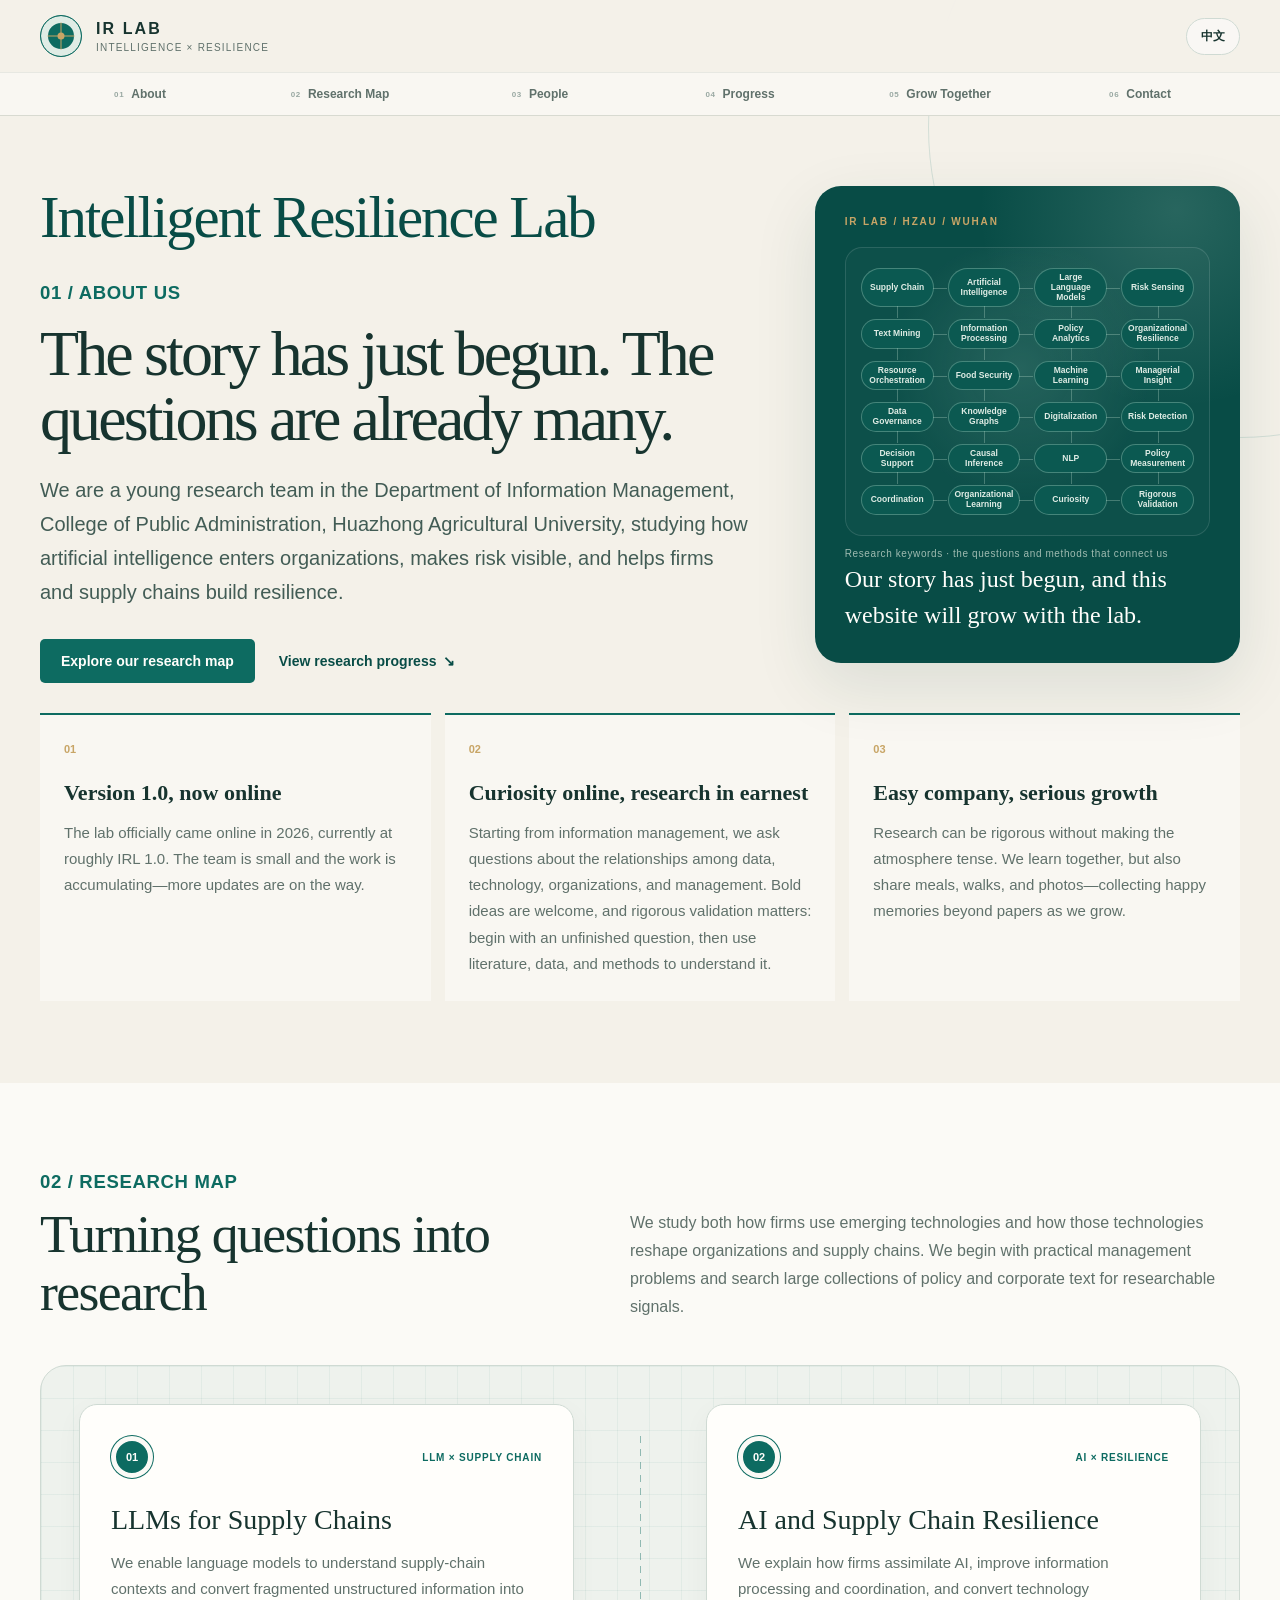
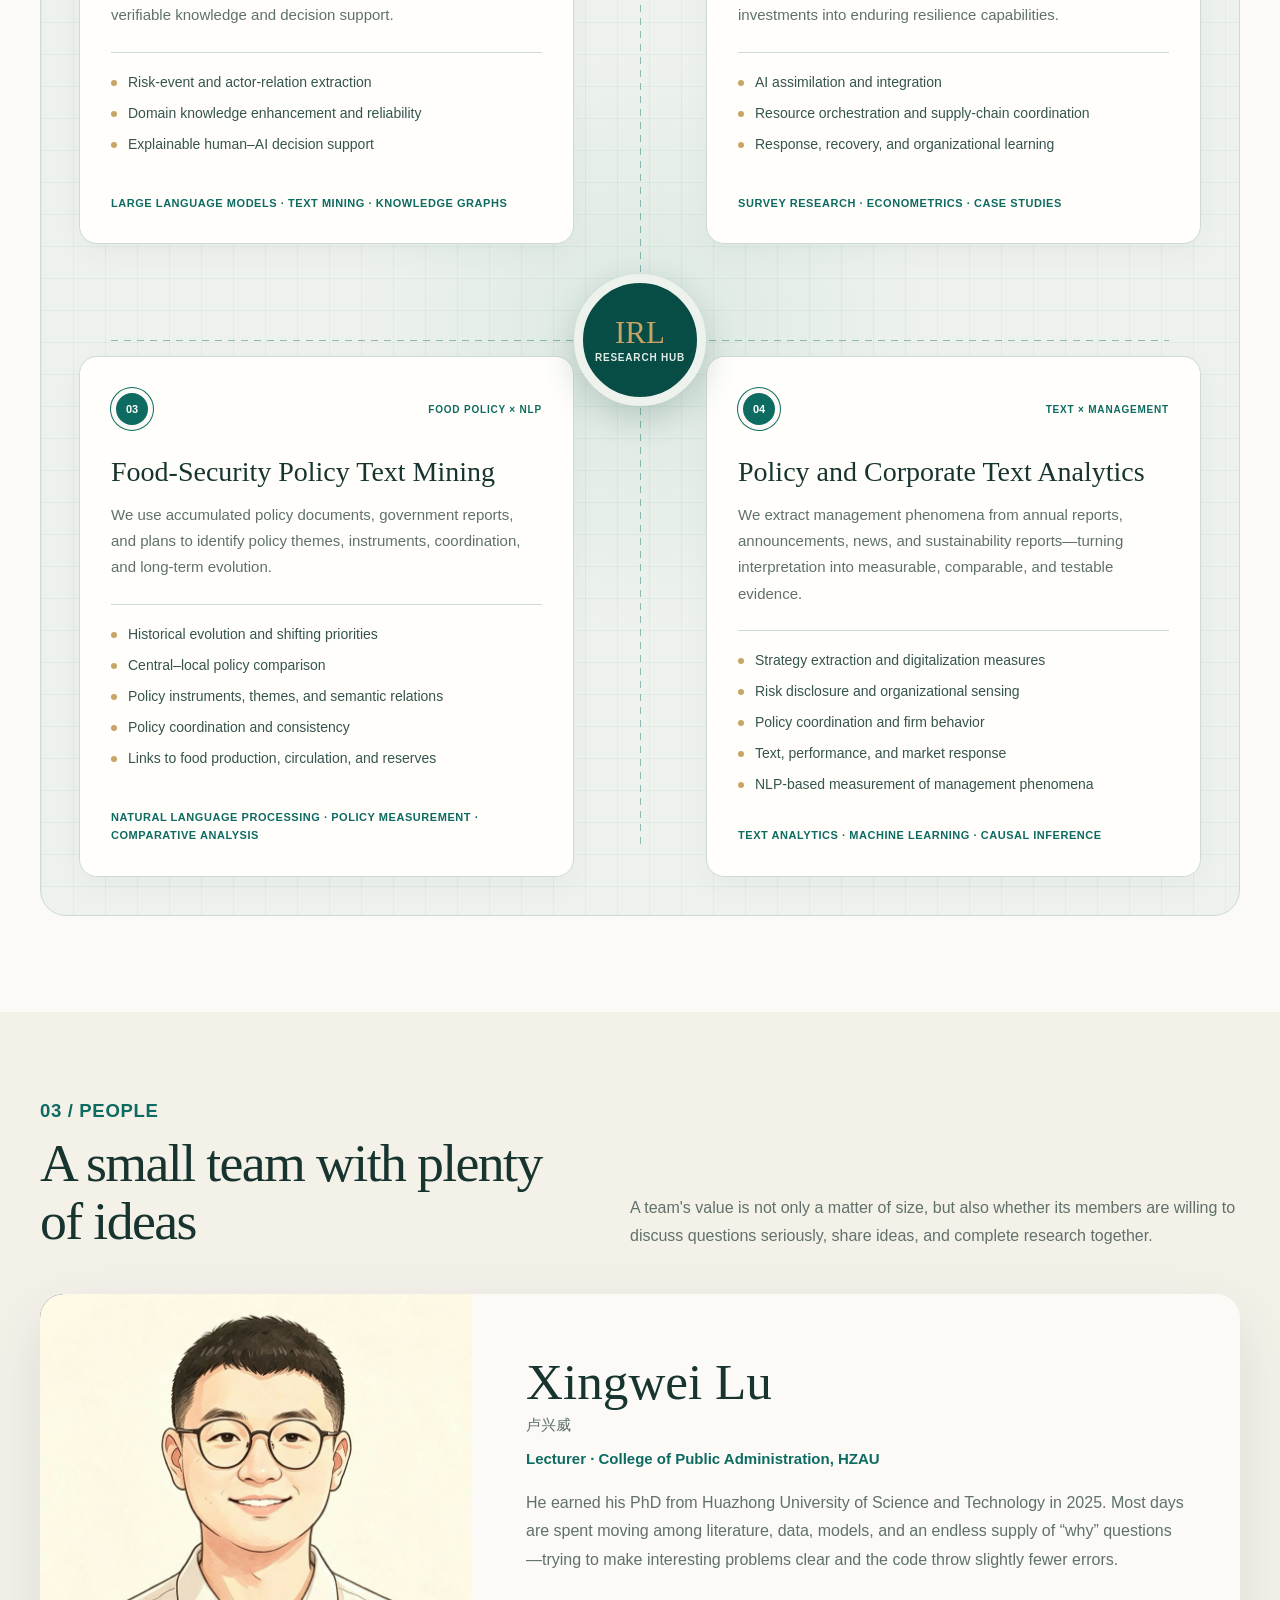
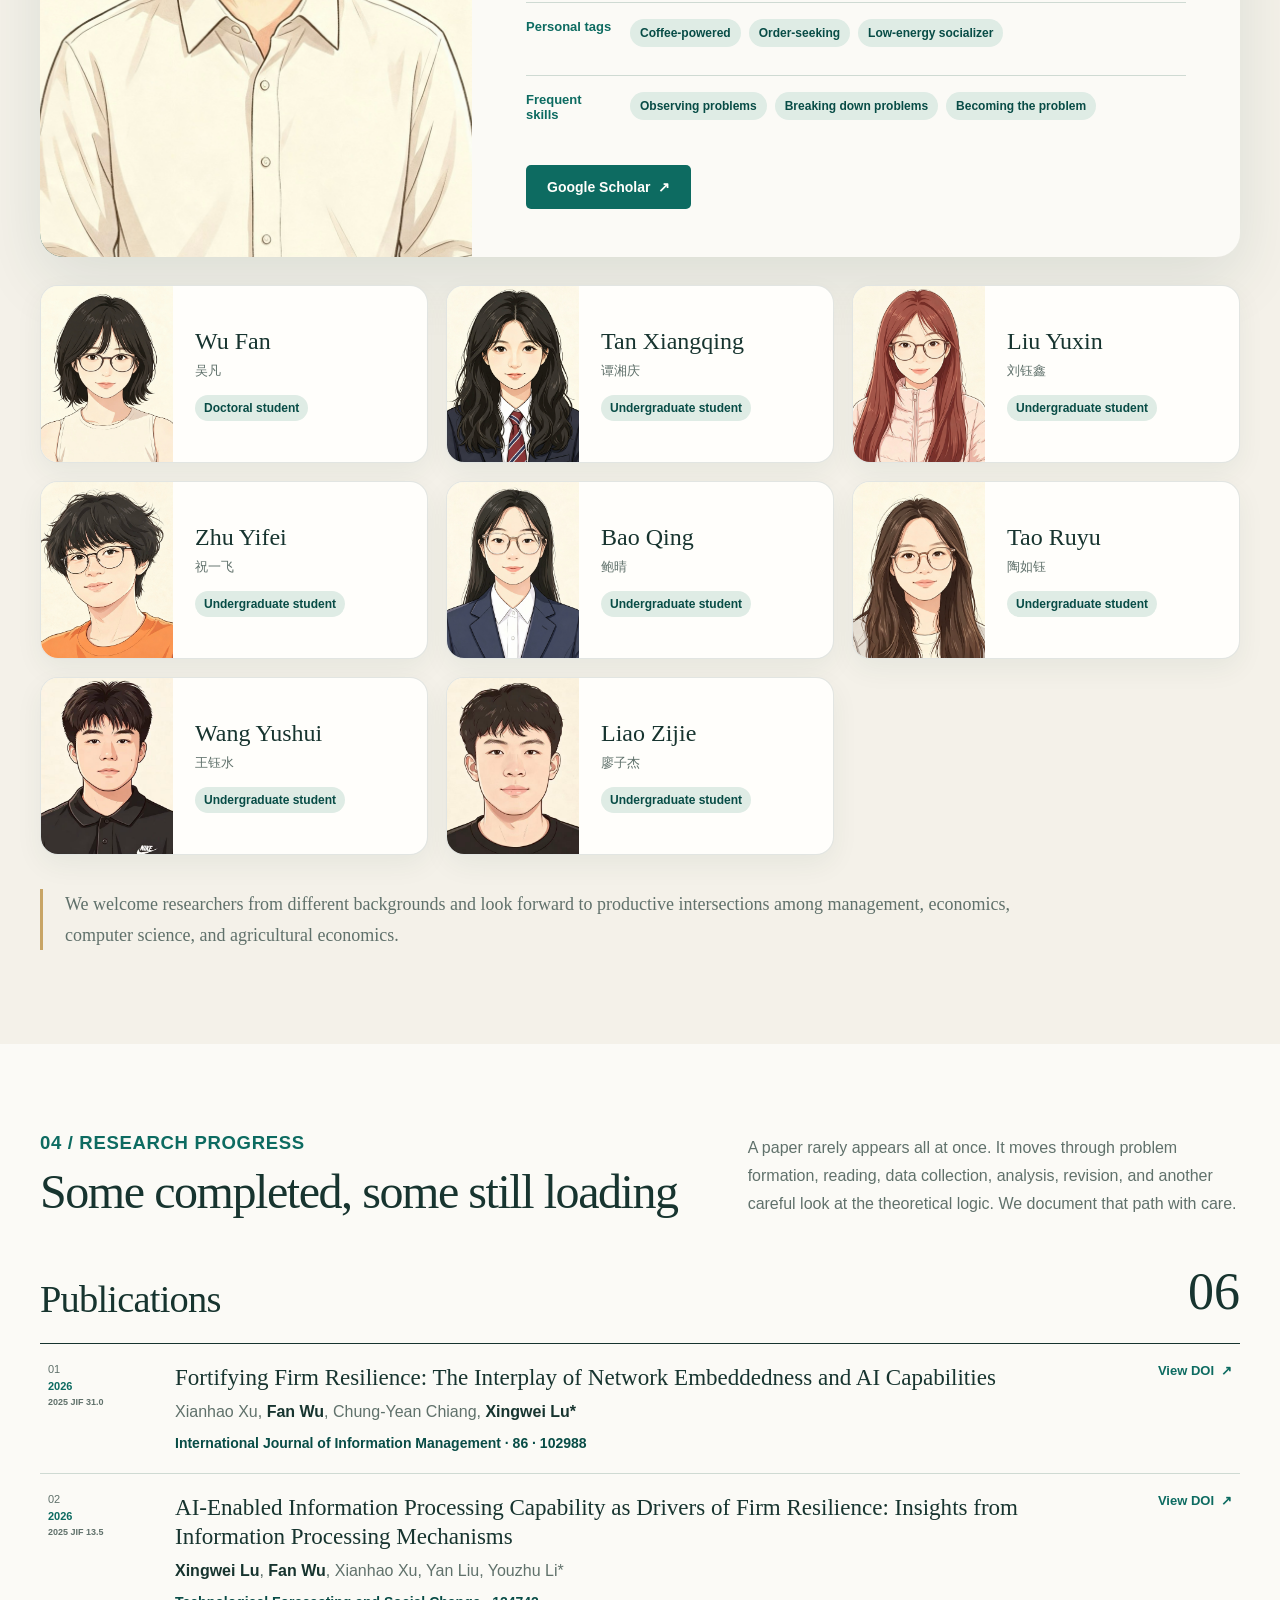
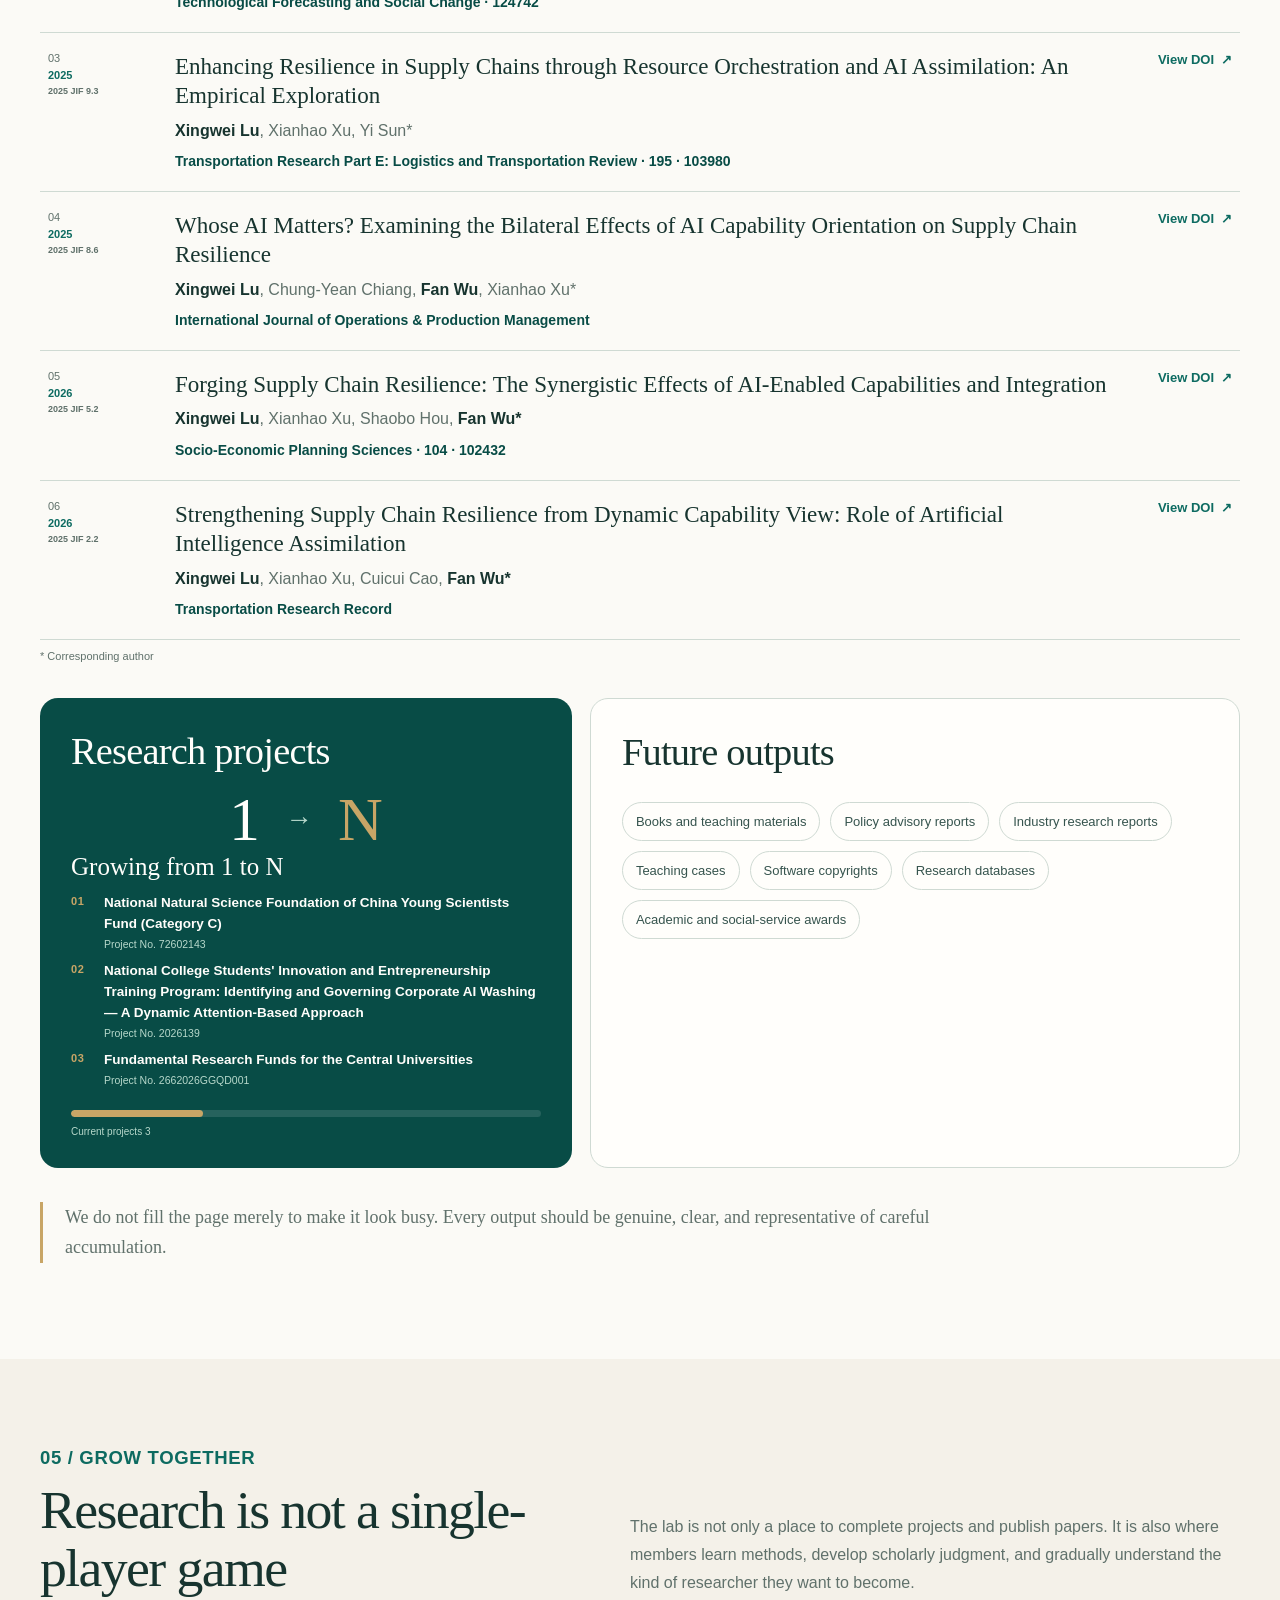
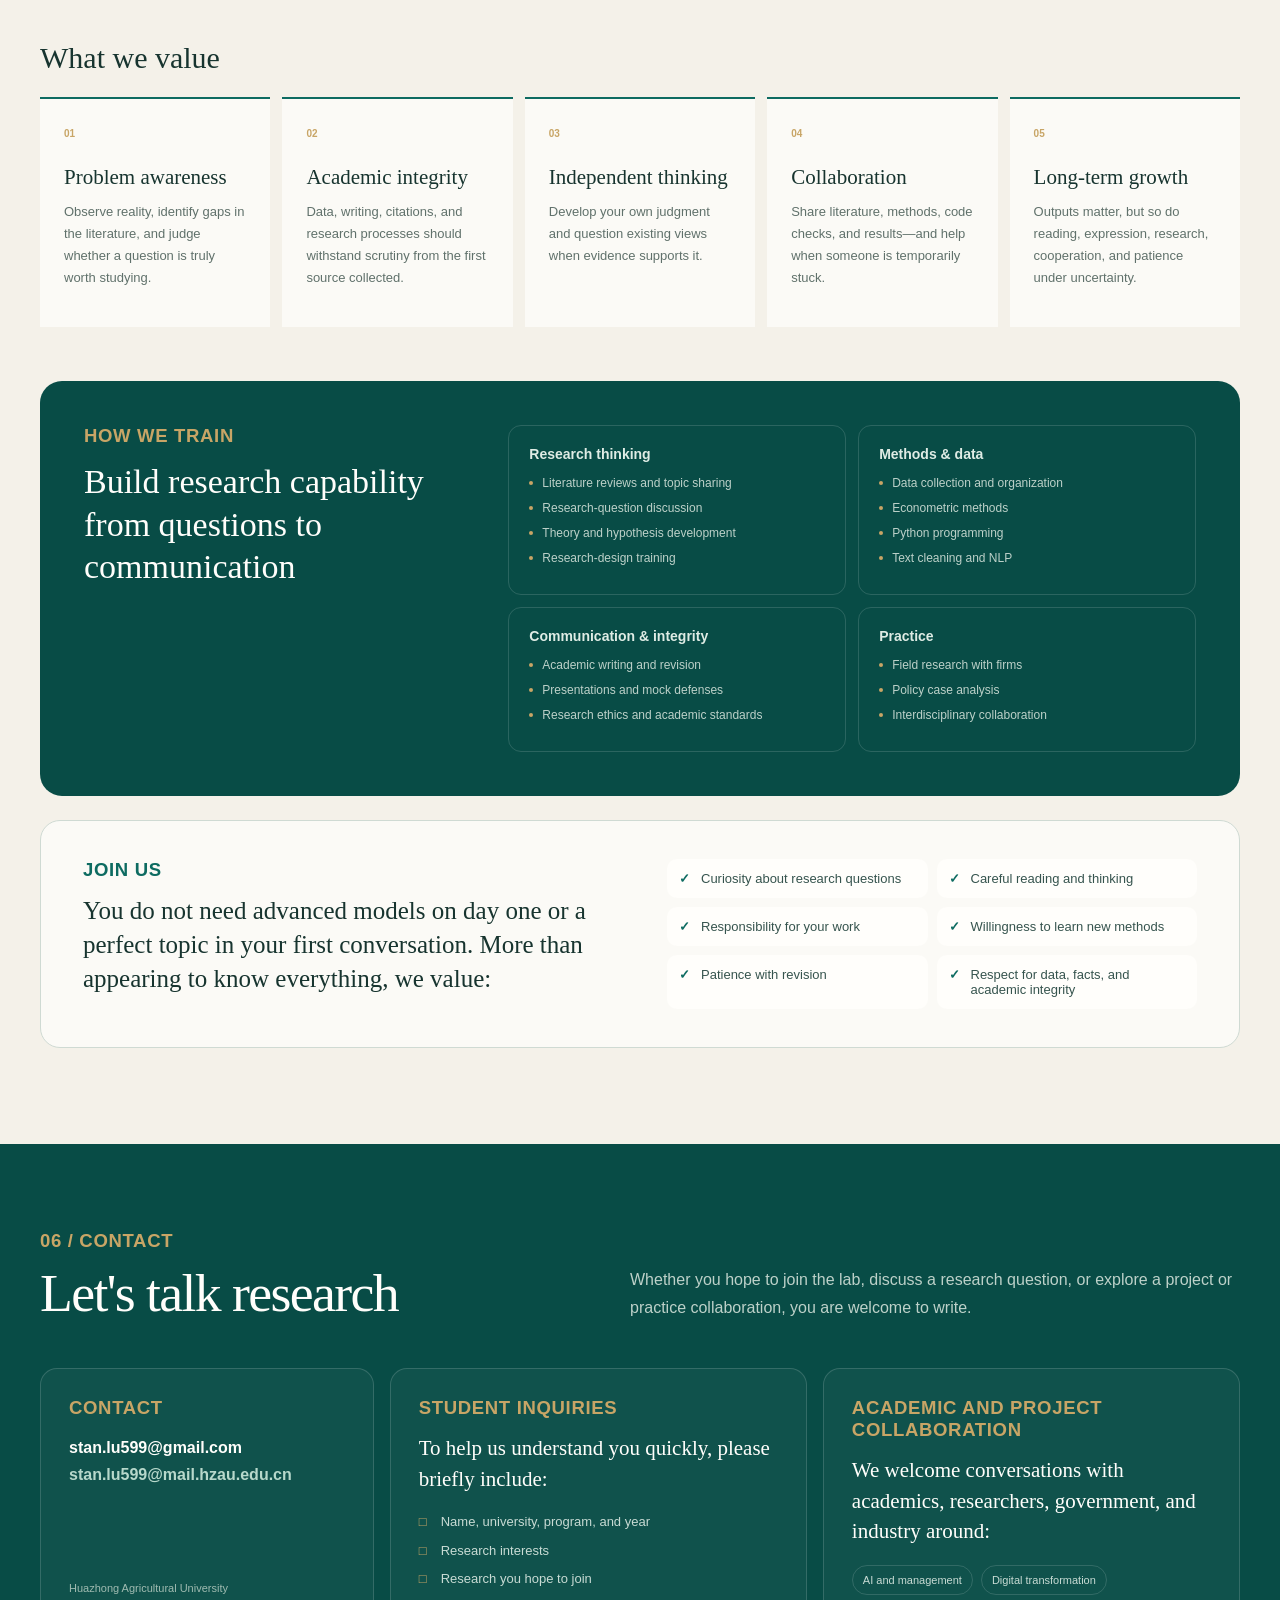
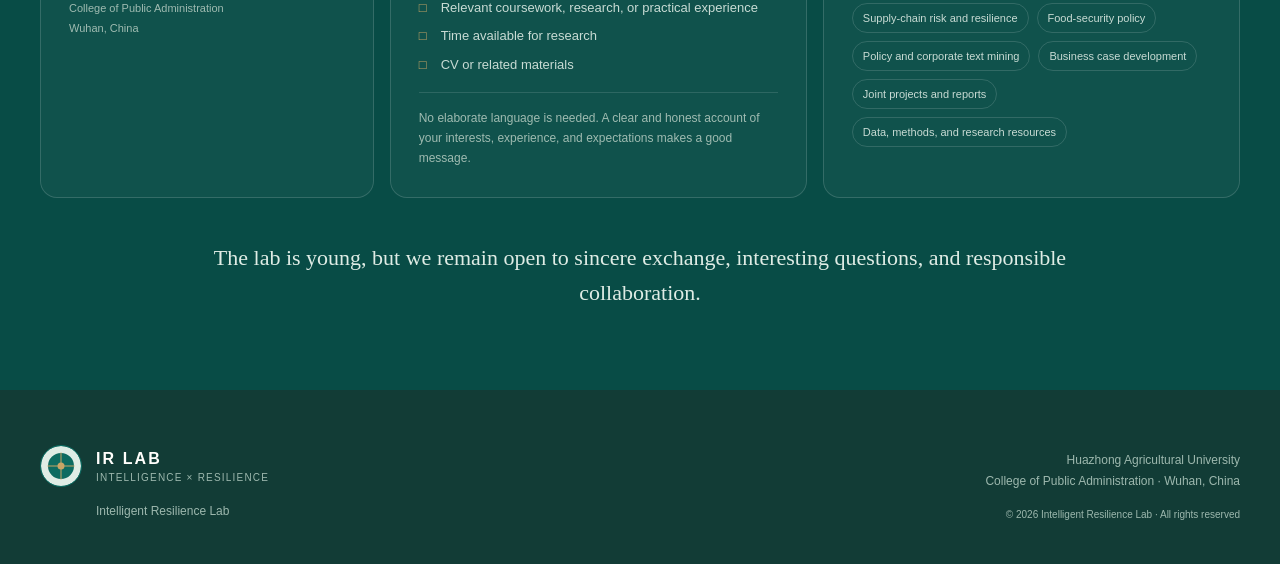
==== commit 0bb01c09: "科研项目新增国自然青年C类、大创项目" ====
--- a/en/index.html
+++ b/en/index.html
@@ -1,2 +1,2 @@
-<!DOCTYPE html><html lang="zh-CN"><head><meta charSet="utf-8"/><meta name="viewport" content="width=device-width, initial-scale=1"/><link rel="preload" href="/members/lu-xingwei.jpg" as="image"/><link rel="preload" href="/members/wu-fan.jpg" as="image"/><link rel="preload" href="/members/tan-xiangqing.jpg" as="image"/><link rel="preload" href="/members/liu-yuxin.jpg" as="image"/><link rel="preload" href="/members/zhu-yifei.jpg" as="image"/><link rel="preload" href="/members/bao-qing.jpg" as="image"/><link rel="preload" href="/members/tao-ruyu.jpg" as="image"/><link rel="preload" href="/members/wang-yushui.jpg" as="image"/><link rel="preload" href="/members/liao-zijie.jpg" as="image"/><link rel="stylesheet" href="/assets/index-ChxVyVna.css" data-rsc-css-href="/assets/index-ChxVyVna.css" data-precedence="vite-rsc/importer-resources"/><link rel="modulepreload" href="/assets/layout-segment-context-BbS0aigi.js" crossorigin=""/><link rel="modulepreload" href="/assets/rolldown-runtime-S-ySWqyJ.js" crossorigin=""/><link rel="modulepreload" href="/assets/index-mKSSKJn2.js" crossorigin=""/><link rel="modulepreload" href="/assets/framework-XU8gKkFC.js" crossorigin=""/><title>Intelligent Resilience Lab | Intelligent Resilience Lab</title><meta name="description" content="Research on large language models, AI and supply-chain resilience, food-security policy, and policy and corporate text analytics."/><meta property="og:title" content="Intelligent Resilience Lab"/><meta property="og:description" content="Research on AI, supply-chain resilience, food-security policy, and text analytics."/><meta property="og:type" content="website"/><meta property="og:image" content="http://localhost:3000/og.png"/><meta property="og:image:width" content="1536"/><meta property="og:image:height" content="1024"/><meta property="og:image:alt" content="Intelligent Resilience Lab — Intelligence for resilient supply chains"/><meta name="twitter:card" content="summary_large_image"/><meta name="twitter:title" content="Intelligent Resilience Lab"/><meta name="twitter:description" content="Research on AI, supply-chain resilience, food-security policy, and text analytics."/><meta name="twitter:image" content="http://localhost:3000/og.png"/><link rel="shortcut icon" href="/favicon.svg"/><link rel="icon" href="/favicon.svg"/><script>self.__VINEXT_RSC_PARAMS__={}</script><script>self.__VINEXT_RSC_NAV__={"pathname":"/en","searchParams":[]}</script><link rel="modulepreload" href="/assets/index-mKSSKJn2.js" />
-</head><body><div class="siteShell" lang="en"><header class="siteHeader"><div class="container headerTop"><a href="/en" aria-label="Intelligent Resilience Lab home"><span class="brand"><span class="brandMark" aria-hidden="true"><i></i></span><span><strong>IR LAB</strong><small>Intelligence × Resilience</small></span></span></a><a class="languageSwitch" href="/zh" hrefLang="zh-CN">中文</a></div><nav class="sectionNav" aria-label="Section navigation"><div class="container sectionNavInner"><a href="#about"><span>01</span>About</a><a href="#research"><span>02</span>Research Map</a><a href="#people"><span>03</span>People</a><a href="#progress"><span>04</span>Progress</a><a href="#growth"><span>05</span>Grow Together</a><a href="#contact"><span>06</span>Contact</a></div></nav></header><main><section class="aboutHero" id="about"><div class="container"><div class="heroGrid"><div class="heroCopy"><p class="groupName">Intelligent Resilience Lab</p><p class="sectionKicker">01 / About us</p><h1>The story has just begun. The questions are already many.</h1><p class="heroLead">We are a young research team in the Department of Information Management, College of Public Administration, Huazhong Agricultural University, studying how artificial intelligence enters organizations, makes risk visible, and helps firms and supply chains build resilience.</p><div class="heroActions"><a class="primaryButton" href="#research">Explore our research map</a><a class="textLink" href="#progress">View research progress<span aria-hidden="true">↘</span></a></div></div><aside class="snapshotCard"><p class="snapshotLabel">IR LAB / HZAU / WUHAN</p><div class="researchWordCloud" aria-label="Research keywords · the questions and methods that connect us"><span>Supply Chain</span><span>Artificial Intelligence</span><span>Large Language Models</span><span>Risk Sensing</span><span>Text Mining</span><span>Information Processing</span><span>Policy Analytics</span><span>Organizational Resilience</span><span>Resource Orchestration</span><span>Food Security</span><span>Machine Learning</span><span>Managerial Insight</span><span>Data Governance</span><span>Knowledge Graphs</span><span>Digitalization</span><span>Risk Detection</span><span>Decision Support</span><span>Causal Inference</span><span>NLP</span><span>Policy Measurement</span><span>Coordination</span><span>Organizational Learning</span><span>Curiosity</span><span>Rigorous Validation</span></div><small class="wordCloudLabel">Research keywords · the questions and methods that connect us</small><blockquote>Our story has just begun, and this website will grow with the lab.</blockquote></aside></div><div class="aboutNarrative"><article><span>01</span><strong>Version 1.0, now online</strong><p>The lab officially came online in 2026, currently at roughly IRL 1.0. The team is small and the work is accumulating—more updates are on the way.</p></article><article><span>02</span><strong>Curiosity online, research in earnest</strong><p>Starting from information management, we ask questions about the relationships among data, technology, organizations, and management. Bold ideas are welcome, and rigorous validation matters: begin with an unfinished question, then use literature, data, and methods to understand it.</p></article><article><span>03</span><strong>Easy company, serious growth</strong><p>Research can be rigorous without making the atmosphere tense. We learn together, but also share meals, walks, and photos—collecting happy memories beyond papers as we grow.</p></article></div></div></section><section class="researchSection" id="research"><div class="container"><div class="sectionHead"><div><p class="sectionKicker">02 / Research map</p><h2>Turning questions into research</h2></div><p>We study both how firms use emerging technologies and how those technologies reshape organizations and supply chains. We begin with practical management problems and search large collections of policy and corporate text for researchable signals.</p></div><div class="researchMap"><div class="mapCore" aria-hidden="true"><span>IRL</span><strong>Research hub</strong></div><div class="researchGrid"><article class="mapNode node1"><div class="researchCardHead"><span>01</span><small>LLM × Supply Chain</small></div><h3>LLMs for Supply Chains</h3><p>We enable language models to understand supply-chain contexts and convert fragmented unstructured information into verifiable knowledge and decision support.</p><ul><li>Risk-event and actor-relation extraction</li><li>Domain knowledge enhancement and reliability</li><li>Explainable human–AI decision support</li></ul><strong class="methodLine">Large language models · Text mining · Knowledge graphs</strong></article><article class="mapNode node2"><div class="researchCardHead"><span>02</span><small>AI × Resilience</small></div><h3>AI and Supply Chain Resilience</h3><p>We explain how firms assimilate AI, improve information processing and coordination, and convert technology investments into enduring resilience capabilities.</p><ul><li>AI assimilation and integration</li><li>Resource orchestration and supply-chain coordination</li><li>Response, recovery, and organizational learning</li></ul><strong class="methodLine">Survey research · Econometrics · Case studies</strong></article><article class="mapNode node3"><div class="researchCardHead"><span>03</span><small>Food Policy × NLP</small></div><h3>Food-Security Policy Text Mining</h3><p>We use accumulated policy documents, government reports, and plans to identify policy themes, instruments, coordination, and long-term evolution.</p><ul><li>Historical evolution and shifting priorities</li><li>Central–local policy comparison</li><li>Policy instruments, themes, and semantic relations</li><li>Policy coordination and consistency</li><li>Links to food production, circulation, and reserves</li></ul><strong class="methodLine">Natural language processing · Policy measurement · Comparative analysis</strong></article><article class="mapNode node4"><div class="researchCardHead"><span>04</span><small>Text × Management</small></div><h3>Policy and Corporate Text Analytics</h3><p>We extract management phenomena from annual reports, announcements, news, and sustainability reports—turning interpretation into measurable, comparable, and testable evidence.</p><ul><li>Strategy extraction and digitalization measures</li><li>Risk disclosure and organizational sensing</li><li>Policy coordination and firm behavior</li><li>Text, performance, and market response</li><li>NLP-based measurement of management phenomena</li></ul><strong class="methodLine">Text analytics · Machine learning · Causal inference</strong></article></div></div></div></section><section class="peopleSection" id="people"><div class="container"><div class="sectionHead"><div><p class="sectionKicker">03 / People</p><h2>A small team with plenty of ideas</h2></div><p>A team&#x27;s value is not only a matter of size, but also whether its members are willing to discuss questions seriously, share ideas, and complete research together.</p></div><div class="piCard"><div class="profileVisual"><img src="/members/lu-xingwei.jpg" alt="Portrait of Xingwei Lu"/></div><div class="piContent"><h3>Xingwei Lu</h3><p class="piEnglish">卢兴威</p><p class="piRole">Lecturer · College of Public Administration, HZAU</p><p class="piBio">He earned his PhD from Huazhong University of Science and Technology in 2025. Most days are spent moving among literature, data, models, and an endless supply of “why” questions—trying to make interesting problems clear and the code throw slightly fewer errors.</p><div class="profileDetails"><div><strong>Personal tags</strong><p><span>Coffee-powered</span><span>Order-seeking</span><span>Low-energy socializer</span></p></div><div><strong>Frequent skills</strong><p><span>Observing problems</span><span>Breaking down problems</span><span>Becoming the problem</span></p></div></div><a class="primaryButton" href="https://scholar.google.com/citations?user=hsKdeJEAAAAJ&amp;hl=zh-CN" target="_blank" rel="noreferrer">Google Scholar<span aria-hidden="true">↗</span></a></div></div><div class="memberGrid"><article class="memberCard"><img src="/members/wu-fan.jpg" alt="Cartoon avatar of Wu Fan"/><div><h3>Wu Fan</h3><p>吴凡</p><span>Doctoral student</span></div></article><article class="memberCard"><img src="/members/tan-xiangqing.jpg" alt="Cartoon avatar of Tan Xiangqing"/><div><h3>Tan Xiangqing</h3><p>谭湘庆</p><span>Undergraduate student</span></div></article><article class="memberCard"><img src="/members/liu-yuxin.jpg" alt="Cartoon avatar of Liu Yuxin"/><div><h3>Liu Yuxin</h3><p>刘钰鑫</p><span>Undergraduate student</span></div></article><article class="memberCard"><img src="/members/zhu-yifei.jpg" alt="Cartoon avatar of Zhu Yifei"/><div><h3>Zhu Yifei</h3><p>祝一飞</p><span>Undergraduate student</span></div></article><article class="memberCard"><img src="/members/bao-qing.jpg" alt="Cartoon avatar of Bao Qing"/><div><h3>Bao Qing</h3><p>鲍晴</p><span>Undergraduate student</span></div></article><article class="memberCard"><img src="/members/tao-ruyu.jpg" alt="Cartoon avatar of Tao Ruyu"/><div><h3>Tao Ruyu</h3><p>陶如钰</p><span>Undergraduate student</span></div></article><article class="memberCard"><img src="/members/wang-yushui.jpg" alt="Cartoon avatar of Wang Yushui"/><div><h3>Wang Yushui</h3><p>王钰水</p><span>Undergraduate student</span></div></article><article class="memberCard"><img src="/members/liao-zijie.jpg" alt="Cartoon avatar of Liao Zijie"/><div><h3>Liao Zijie</h3><p>廖子杰</p><span>Undergraduate student</span></div></article></div><p class="sectionClosing">We welcome researchers from different backgrounds and look forward to productive intersections among management, economics, computer science, and agricultural economics.</p></div></section><section class="progressSection" id="progress"><div class="container"><div class="sectionHead"><div><p class="sectionKicker">04 / Research progress</p><h2>Some completed, some still loading</h2></div><p>A paper rarely appears all at once. It moves through problem formation, reading, data collection, analysis, revision, and another careful look at the theoretical logic. We document that path with care.</p></div><div class="outcomeHead"><h3 class="outcomeTitle">Publications</h3><strong>06</strong></div><div class="publicationList"><article><div class="paperIndex"><span>01</span><strong>2026</strong><em>2025 JIF<!-- --> <!-- -->31.0</em></div><div class="paperBody"><h3>Fortifying Firm Resilience: The Interplay of Network Embeddedness and AI Capabilities</h3><p class="paperAuthors"><span>Xianhao Xu<!-- -->, </span><span><strong>Fan Wu</strong>, </span><span>Chung-Yean Chiang<!-- -->, </span><span><strong>Xingwei Lu*</strong></span></p><p class="journal">International Journal of Information Management<!-- --> · 86<!-- --> · 102988</p></div><a class="doiLink" href="https://doi.org/10.1016/j.ijinfomgt.2025.102988" target="_blank" rel="noreferrer">View DOI<span aria-hidden="true">↗</span></a></article><article><div class="paperIndex"><span>02</span><strong>2026</strong><em>2025 JIF<!-- --> <!-- -->13.5</em></div><div class="paperBody"><h3>AI-Enabled Information Processing Capability as Drivers of Firm Resilience: Insights from Information Processing Mechanisms</h3><p class="paperAuthors"><span><strong>Xingwei Lu</strong>, </span><span><strong>Fan Wu</strong>, </span><span>Xianhao Xu<!-- -->, </span><span>Yan Liu<!-- -->, </span><span>Youzhu Li*</span></p><p class="journal">Technological Forecasting and Social Change<!-- --> · 124742</p></div><a class="doiLink" href="https://doi.org/10.1016/j.techfore.2026.124742" target="_blank" rel="noreferrer">View DOI<span aria-hidden="true">↗</span></a></article><article><div class="paperIndex"><span>03</span><strong>2025</strong><em>2025 JIF<!-- --> <!-- -->9.3</em></div><div class="paperBody"><h3>Enhancing Resilience in Supply Chains through Resource Orchestration and AI Assimilation: An Empirical Exploration</h3><p class="paperAuthors"><span><strong>Xingwei Lu</strong>, </span><span>Xianhao Xu<!-- -->, </span><span>Yi Sun*</span></p><p class="journal">Transportation Research Part E: Logistics and Transportation Review<!-- --> · 195<!-- --> · 103980</p></div><a class="doiLink" href="https://doi.org/10.1016/j.tre.2025.103980" target="_blank" rel="noreferrer">View DOI<span aria-hidden="true">↗</span></a></article><article><div class="paperIndex"><span>04</span><strong>2025</strong><em>2025 JIF<!-- --> <!-- -->8.6</em></div><div class="paperBody"><h3>Whose AI Matters? Examining the Bilateral Effects of AI Capability Orientation on Supply Chain Resilience</h3><p class="paperAuthors"><span><strong>Xingwei Lu</strong>, </span><span>Chung-Yean Chiang<!-- -->, </span><span><strong>Fan Wu</strong>, </span><span>Xianhao Xu*</span></p><p class="journal">International Journal of Operations &amp; Production Management</p></div><a class="doiLink" href="https://doi.org/10.1108/IJOPM-09-2024-0790" target="_blank" rel="noreferrer">View DOI<span aria-hidden="true">↗</span></a></article><article><div class="paperIndex"><span>05</span><strong>2026</strong><em>2025 JIF<!-- --> <!-- -->5.2</em></div><div class="paperBody"><h3>Forging Supply Chain Resilience: The Synergistic Effects of AI-Enabled Capabilities and Integration</h3><p class="paperAuthors"><span><strong>Xingwei Lu</strong>, </span><span>Xianhao Xu<!-- -->, </span><span>Shaobo Hou<!-- -->, </span><span><strong>Fan Wu*</strong></span></p><p class="journal">Socio-Economic Planning Sciences<!-- --> · 104<!-- --> · 102432</p></div><a class="doiLink" href="https://doi.org/10.1016/j.seps.2026.102432" target="_blank" rel="noreferrer">View DOI<span aria-hidden="true">↗</span></a></article><article><div class="paperIndex"><span>06</span><strong>2026</strong><em>2025 JIF<!-- --> <!-- -->2.2</em></div><div class="paperBody"><h3>Strengthening Supply Chain Resilience from Dynamic Capability View: Role of Artificial Intelligence Assimilation</h3><p class="paperAuthors"><span><strong>Xingwei Lu</strong>, </span><span>Xianhao Xu<!-- -->, </span><span>Cuicui Cao<!-- -->, </span><span><strong>Fan Wu*</strong></span></p><p class="journal">Transportation Research Record</p></div><a class="doiLink" href="https://doi.org/10.1177/03611981261436639" target="_blank" rel="noreferrer">View DOI<span aria-hidden="true">↗</span></a></article></div><p class="correspondingNote">* Corresponding author</p><div class="progressDashboard"><article class="projectCard"><h3 class="outcomeTitle">Research projects</h3><div class="projectNumber"><strong>1</strong><span>→</span><em>N</em></div><h4>Growing from 1 to N</h4><p>Fundamental Research Funds for the Central Universities (Project No. 2662026GGQD001).</p><div class="projectMeter"><i></i></div><small>Current projects 1</small></article><article class="futureCard"><h3 class="outcomeTitle">Future outputs</h3><div class="futureTags"><span>Books and teaching materials</span><span>Policy advisory reports</span><span>Industry research reports</span><span>Teaching cases</span><span>Software copyrights</span><span>Research databases</span><span>Academic and social-service awards</span></div></article></div><p class="sectionClosing">We do not fill the page merely to make it look busy. Every output should be genuine, clear, and representative of careful accumulation.</p></div></section><section class="growthSection" id="growth"><div class="container"><div class="sectionHead"><div><p class="sectionKicker">05 / Grow together</p><h2>Research is not a single-player game</h2></div><p>The lab is not only a place to complete projects and publish papers. It is also where members learn methods, develop scholarly judgment, and gradually understand the kind of researcher they want to become.</p></div><h3 class="subsectionTitle">What we value</h3><div class="valuesGrid"><article><span>01</span><h4>Problem awareness</h4><p>Observe reality, identify gaps in the literature, and judge whether a question is truly worth studying.</p></article><article><span>02</span><h4>Academic integrity</h4><p>Data, writing, citations, and research processes should withstand scrutiny from the first source collected.</p></article><article><span>03</span><h4>Independent thinking</h4><p>Develop your own judgment and question existing views when evidence supports it.</p></article><article><span>04</span><h4>Collaboration</h4><p>Share literature, methods, code checks, and results—and help when someone is temporarily stuck.</p></article><article><span>05</span><h4>Long-term growth</h4><p>Outputs matter, but so do reading, expression, research, cooperation, and patience under uncertainty.</p></article></div><div class="trainingBlock"><div><p class="sectionKicker">How we train</p><h3>Build research capability from questions to communication</h3></div><div class="trainingGrid"><article><h4>Research thinking</h4><ul><li>Literature reviews and topic sharing</li><li>Research-question discussion</li><li>Theory and hypothesis development</li><li>Research-design training</li></ul></article><article><h4>Methods &amp; data</h4><ul><li>Data collection and organization</li><li>Econometric methods</li><li>Python programming</li><li>Text cleaning and NLP</li></ul></article><article><h4>Communication &amp; integrity</h4><ul><li>Academic writing and revision</li><li>Presentations and mock defenses</li><li>Research ethics and academic standards</li></ul></article><article><h4>Practice</h4><ul><li>Field research with firms</li><li>Policy case analysis</li><li>Interdisciplinary collaboration</li></ul></article></div></div><div class="joinPanel"><div><p class="sectionKicker">Join us</p><h3>You do not need advanced models on day one or a perfect topic in your first conversation. More than appearing to know everything, we value:</h3></div><div class="qualityList"><span>Curiosity about research questions</span><span>Careful reading and thinking</span><span>Responsibility for your work</span><span>Willingness to learn new methods</span><span>Patience with revision</span><span>Respect for data, facts, and academic integrity</span></div></div></div></section><section class="contactSection" id="contact"><div class="container"><div class="sectionHead contactIntro"><div><p class="sectionKicker">06 / Contact</p><h2>Let&#x27;s talk research</h2></div><p>Whether you hope to join the lab, discuss a research question, or explore a project or practice collaboration, you are welcome to write.</p></div><div class="contactGrid"><article class="emailCard"><p class="sectionKicker">Contact</p><a href="mailto:stan.lu599@gmail.com">stan.lu599@gmail.com</a><a href="mailto:stan.lu599@mail.hzau.edu.cn">stan.lu599@mail.hzau.edu.cn</a><small>Huazhong Agricultural University<br/>College of Public Administration<br/>Wuhan, China</small></article><article><p class="sectionKicker">Student inquiries</p><h3>To help us understand you quickly, please briefly include:</h3><ul class="checkList"><li>Name, university, program, and year</li><li>Research interests</li><li>Research you hope to join</li><li>Relevant coursework, research, or practical experience</li><li>Time available for research</li><li>CV or related materials</li></ul><p class="contactNote">No elaborate language is needed. A clear and honest account of your interests, experience, and expectations makes a good message.</p></article><article><p class="sectionKicker">Academic and project collaboration</p><h3>We welcome conversations with academics, researchers, government, and industry around:</h3><div class="collaborationTags"><span>AI and management</span><span>Digital transformation</span><span>Supply-chain risk and resilience</span><span>Food-security policy</span><span>Policy and corporate text mining</span><span>Business case development</span><span>Joint projects and reports</span><span>Data, methods, and research resources</span></div></article></div><blockquote class="contactClosing">The lab is young, but we remain open to sincere exchange, interesting questions, and responsible collaboration.</blockquote></div></section></main><footer><div class="container footerGrid"><div><span class="brand"><span class="brandMark" aria-hidden="true"><i></i></span><span><strong>IR LAB</strong><small>Intelligence × Resilience</small></span></span><p>Intelligent Resilience Lab</p></div><div><p>Huazhong Agricultural University<br/>College of Public Administration · Wuhan, China</p><small>© <!-- -->2026<!-- --> Intelligent Resilience Lab · <!-- -->All rights reserved</small></div></div></footer></div><script id="_R_">import("/assets/index-mKSSKJn2.js")</script></body></html><script>self.__VINEXT_RSC_CHUNKS__=self.__VINEXT_RSC_CHUNKS__||[];self.__VINEXT_RSC_CHUNKS__.push("2:I[\"8c0f216c4604\",[],\"Children\",1]\n3:I[\"15c18cfaeeff\",[],\"LayoutSegmentProvider\",1]\n4:I[\"8c0f216c4604\",[],\"Slot\",1]\n5:I[\"593f344dc510\",[],\"RedirectBoundary\",1]\n:HL[\"/assets/index-ChxVyVna.css\",\"style\"]\n")</script><script>self.__VINEXT_RSC_CHUNKS__=self.__VINEXT_RSC_CHUNKS__||[];self.__VINEXT_RSC_CHUNKS__.push("0:{\"__route\":\"route:/en\",\"__interceptionContext\":null,\"__layoutIds\":[\"layout:/\"],\"__rootLayout\":\"/\",\"page:/en\":\"$L1\",\"layout:/\":[[[[\"$\",\"link\",\"css:/assets/index-ChxVyVna.css\",{\"rel\":\"stylesheet\",\"precedence\":\"vite-rsc/importer-resources\",\"href\":\"/assets/index-ChxVyVna.css\",\"data-rsc-css-href\":\"/assets/index-ChxVyVna.css\"}],\"$undefined\"],[\"$\",\"html\",null,{\"lang\":\"zh-CN\",\"children\":[\"$\",\"body\",null,{\"children\":[\"$\",\"$L2\",null,{}]}]}]],null],\"route:/en\":[[[\"$\",\"meta\",null,{\"charSet\":\"utf-8\"}],[[\"$\",\"title\",\"0\",{\"children\":\"Intelligent Resilience Lab | Intelligent Resilience Lab\"}],[\"$\",\"meta\",\"1\",{\"name\":\"description\",\"content\":\"Research on large language models, AI and supply-chain resilience, food-security policy, and policy and corporate text analytics.\"}],[\"$\",\"meta\",\"2\",{\"property\":\"og:title\",\"content\":\"Intelligent Resilience Lab\"}],[\"$\",\"meta\",\"3\",{\"property\":\"og:description\",\"content\":\"Research on AI, supply-chain resilience, food-security policy, and text analytics.\"}],[\"$\",\"meta\",\"4\",{\"property\":\"og:type\",\"content\":\"website\"}],[\"$\",\"meta\",\"5\",{\"property\":\"og:image\",\"content\":\"http://localhost:3000/og.png\"}],[\"$\",\"meta\",\"6\",{\"property\":\"og:image:width\",\"content\":\"1536\"}],[\"$\",\"meta\",\"7\",{\"property\":\"og:image:height\",\"content\":\"1024\"}],[\"$\",\"meta\",\"8\",{\"property\":\"og:image:alt\",\"content\":\"Intelligent Resilience Lab — Intelligence for resilient supply chains\"}],[\"$\",\"meta\",\"9\",{\"name\":\"twitter:card\",\"content\":\"summary_large_image\"}],[\"$\",\"meta\",\"10\",{\"name\":\"twitter:title\",\"content\":\"Intelligent Resilience Lab\"}],[\"$\",\"meta\",\"11\",{\"name\":\"twitter:description\",\"content\":\"Research on AI, supply-chain resilience, food-security policy, and text analytics.\"}],[\"$\",\"meta\",\"12\",{\"name\":\"twitter:image\",\"content\":\"http://localhost:3000/og.png\"}],[\"$\",\"link\",\"13\",{\"rel\":\"shortcut icon\",\"href\":\"/favicon.svg\"}],[\"$\",\"link\",\"14\",{\"rel\":\"icon\",\"href\":\"/favicon.svg\"}]],[[\"$\",\"meta\",\"0\",{\"name\":\"viewport\",\"content\":\"width=device-width, initial-scale=1\"}]]],[\"$\",\"$L3\",null,{\"segmentMap\":{\"children\":[\"en\"]},\"children\":[\"$\",\"$L4\",null,{\"id\":\"layout:/\",\"parallelSlots\":\"$undefined\",\"children\":[\"$\",\"$L5\",null,{\"children\":[\"$\",\"$L3\",null,{\"segmentMap\":{\"children\":[]},\"children\":[\"$\",\"$L4\",null,{\"id\":\"page:/en\"}]}]}]}]}]],\"__layoutFlags\":{\"layout:/\":\"s\"},\"__artifactCompatibility\":{\"schemaVersion\":1,\"graphVersion\":\"app-route-graph:jd0avsgjwqwg\",\"deploymentVersion\":\"5bfbc3ea-509e-4a2f-91ec-6f0056869e9e\",\"appElementsSchemaVersion\":1,\"rscPayloadSchemaVersion\":1,\"rootBoundaryId\":\"/\",\"renderEpoch\":null}}\n")</script><script>self.__VINEXT_RSC_CHUNKS__=self.__VINEXT_RSC_CHUNKS__||[];self.__VINEXT_RSC_CHUNKS__.push("1:[\"$\",\"div\",null,{\"className\":\"siteShell\",\"lang\":\"en\",\"children\":[[\"$\",\"header\",null,{\"className\":\"siteHeader\",\"children\":[[\"$\",\"div\",null,{\"className\":\"container headerTop\",\"children\":[[\"$\",\"a\",null,{\"href\":\"/en\",\"aria-label\":\"Intelligent Resilience Lab home\",\"children\":[\"$\",\"span\",null,{\"className\":\"brand\",\"children\":[[\"$\",\"span\",null,{\"className\":\"brandMark\",\"aria-hidden\":\"true\",\"children\":[\"$\",\"i\",null,{}]}],[\"$\",\"span\",null,{\"children\":[[\"$\",\"strong\",null,{\"children\":\"IR LAB\"}],[\"$\",\"small\",null,{\"children\":\"Intelligence × Resilience\"}]]}]]}]}],[\"$\",\"a\",null,{\"className\":\"languageSwitch\",\"href\":\"/zh\",\"hrefLang\":\"zh-CN\",\"children\":\"中文\"}]]}],[\"$\",\"nav\",null,{\"className\":\"sectionNav\",\"aria-label\":\"Section navigation\",\"children\":[\"$\",\"div\",null,{\"className\":\"container sectionNavInner\",\"children\":[[\"$\",\"a\",\"about\",{\"href\":\"#about\",\"children\":[[\"$\",\"span\",null,{\"children\":\"01\"}],\"About\"]}],[\"$\",\"a\",\"research\",{\"href\":\"#research\",\"children\":[[\"$\",\"span\",null,{\"children\":\"02\"}],\"Research Map\"]}],[\"$\",\"a\",\"people\",{\"href\":\"#people\",\"children\":[[\"$\",\"span\",null,{\"children\":\"03\"}],\"People\"]}],[\"$\",\"a\",\"progress\",{\"href\":\"#progress\",\"children\":[[\"$\",\"span\",null,{\"children\":\"04\"}],\"Progress\"]}],[\"$\",\"a\",\"growth\",{\"href\":\"#growth\",\"children\":[[\"$\",\"span\",null,{\"children\":\"05\"}],\"Grow Together\"]}],[\"$\",\"a\",\"contact\",{\"href\":\"#contact\",\"children\":[[\"$\",\"span\",null,{\"children\":\"06\"}],\"Contact\"]}]]}]}]]}],[\"$\",\"main\",null,{\"children\":[[\"$\",\"section\",null,{\"className\":\"aboutHero\",\"id\":\"about\",\"children\":[\"$\",\"div\",null,{\"className\":\"container\",\"children\":[[\"$\",\"div\",null,{\"className\":\"heroGrid\",\"children\":[[\"$\",\"div\",null,{\"className\":\"heroCopy\",\"children\":[[\"$\",\"p\",null,{\"className\":\"groupName\",\"children\":\"Intelligent Resilience Lab\"}],[\"$\",\"p\",null,{\"className\":\"sectionKicker\",\"children\":\"01 / About us\"}],[\"$\",\"h1\",null,{\"children\":\"The story has just begun. The questions are already many.\"}],[\"$\",\"p\",null,{\"className\":\"heroLead\",\"children\":\"We are a young research team in the Department of Information Management, College of Public Administration, Huazhong Agricultural University, studying how artificial intelligence enters organizations, makes risk visible, and helps firms and supply chains build resilience.\"}],[\"$\",\"div\",null,{\"className\":\"heroActions\",\"children\":[[\"$\",\"a\",null,{\"className\":\"primaryButton\",\"href\":\"#research\",\"children\":\"Explore our research map\"}],[\"$\",\"a\",null,{\"className\":\"textLink\",\"href\":\"#progress\",\"children\":[\"View research progress\",[\"$\",\"span\",null,{\"aria-hidden\":\"true\",\"children\":\"↘\"}]]}]]}]]}],[\"$\",\"aside\",null,{\"className\":\"snapshotCard\",\"children\":[[\"$\",\"p\",null,{\"className\":\"snapshotLabel\",\"children\":\"IR LAB / HZAU / WUHAN\"}],[\"$\",\"div\",null,{\"className\":\"researchWordCloud\",\"aria-label\":\"Research keywords · the questions and methods that connect us\",\"children\":[[\"$\",\"span\",\"Supply Chain\",{\"children\":\"Supply Chain\"}],[\"$\",\"span\",\"Artificial Intelligence\",{\"children\":\"Artificial Intelligence\"}],[\"$\",\"span\",\"Large Language Models\",{\"children\":\"Large Language Models\"}],[\"$\",\"span\",\"Risk Sensing\",{\"children\":\"Risk Sensing\"}],[\"$\",\"span\",\"Text Mining\",{\"children\":\"Text Mining\"}],[\"$\",\"span\",\"Information Processing\",{\"children\":\"Information Processing\"}],[\"$\",\"span\",\"Policy Analytics\",{\"children\":\"Policy Analytics\"}],[\"$\",\"span\",\"Organizational Resilience\",{\"children\":\"Organizational Resilience\"}],[\"$\",\"span\",\"Resource Orchestration\",{\"children\":\"Resource Orchestration\"}],[\"$\",\"span\",\"Food Security\",{\"children\":\"Food Security\"}],[\"$\",\"span\",\"Machine Learning\",{\"children\":\"Machine Learning\"}],[\"$\",\"span\",\"Managerial Insight\",{\"children\":\"Managerial Insight\"}],[\"$\",\"span\",\"Data Governance\",{\"children\":\"Data Governance\"}],[\"$\",\"span\",\"Knowledge Graphs\",{\"children\":\"Knowledge Graphs\"}],[\"$\",\"span\",\"Digitalization\",{\"children\":\"Digitalization\"}],[\"$\",\"span\",\"Risk Detection\",{\"children\":\"Risk Detection\"}],[\"$\",\"span\",\"Decision Support\",{\"children\":\"Decision Support\"}],[\"$\",\"span\",\"Causal Inference\",{\"children\":\"Causal Inference\"}],[\"$\",\"span\",\"NLP\",{\"children\":\"NLP\"}],[\"$\",\"span\",\"Policy Measurement\",{\"children\":\"Policy Measurement\"}],[\"$\",\"span\",\"Coordination\",{\"children\":\"Coordination\"}],[\"$\",\"span\",\"Organizational Learning\",{\"children\":\"Organizational Learning\"}],[\"$\",\"span\",\"Curiosity\",{\"children\":\"Curiosity\"}],[\"$\",\"span\",\"Rigorous Validation\",{\"children\":\"Rigorous Validation\"}]]}],[\"$\",\"small\",null,{\"className\":\"wordCloudLabel\",\"children\":\"Research keywords · the questions and methods that connect us\"}],\"$L6\"]}]]}],\"$L7\"]}]}],\"$L8\",\"$L9\",\"$La\",\"$Lb\",\"$Lc\"]}],\"$Ld\"]}]\n")</script><script>self.__VINEXT_RSC_CHUNKS__=self.__VINEXT_RSC_CHUNKS__||[];self.__VINEXT_RSC_CHUNKS__.push(":HL[\"/members/lu-xingwei.jpg\",\"image\"]\n:HL[\"/members/wu-fan.jpg\",\"image\"]\n:HL[\"/members/tan-xiangqing.jpg\",\"image\"]\n:HL[\"/members/liu-yuxin.jpg\",\"image\"]\n:HL[\"/members/zhu-yifei.jpg\",\"image\"]\n:HL[\"/members/bao-qing.jpg\",\"image\"]\n:HL[\"/members/tao-ruyu.jpg\",\"image\"]\n:HL[\"/members/wang-yushui.jpg\",\"image\"]\n:HL[\"/members/liao-zijie.jpg\",\"image\"]\n6:[\"$\",\"blockquote\",null,{\"children\":\"Our story has just begun, and this website will grow with the lab.\"}]\n7:[\"$\",\"div\",null,{\"className\":\"aboutNarrative\",\"children\":[[\"$\",\"article\",\"Version 1.0, now online\",{\"children\":[[\"$\",\"span\",null,{\"children\":\"01\"}],[\"$\",\"strong\",null,{\"children\":\"Version 1.0, now online\"}],[\"$\",\"p\",null,{\"children\":\"The lab officially came online in 2026, currently at roughly IRL 1.0. The team is small and the work is accumulating—more updates are on the way.\"}]]}],[\"$\",\"article\",\"Curiosity online, research in earnest\",{\"children\":[[\"$\",\"span\",null,{\"children\":\"02\"}],[\"$\",\"strong\",null,{\"children\":\"Curiosity online, research in earnest\"}],[\"$\",\"p\",null,{\"children\":\"Starting from information management, we ask questions about the relationships among data, technology, organizations, and management. Bold ideas are welcome, and rigorous validation matters: begin with an unfinished question, then use literature, data, and methods to understand it.\"}]]}],[\"$\",\"article\",\"Easy company, serious growth\",{\"children\":[[\"$\",\"span\",null,{\"children\":\"03\"}],[\"$\",\"strong\",null,{\"children\":\"Easy company, serious growth\"}],[\"$\",\"p\",null,{\"children\":\"Research can be rigorous without making the atmosphere tense. We learn together, but also share meals, walks, and photos—collecting happy memories beyond papers as we grow.\"}]]}]]}]\n")</script><script>self.__VINEXT_RSC_CHUNKS__=self.__VINEXT_RSC_CHUNKS__||[];self.__VINEXT_RSC_CHUNKS__.push("8:[\"$\",\"section\",null,{\"className\":\"researchSection\",\"id\":\"research\",\"children\":[\"$\",\"div\",null,{\"className\":\"container\",\"children\":[[\"$\",\"div\",null,{\"className\":\"sectionHead\",\"children\":[[\"$\",\"div\",null,{\"children\":[[\"$\",\"p\",null,{\"className\":\"sectionKicker\",\"children\":\"02 / Research map\"}],[\"$\",\"h2\",null,{\"children\":\"Turning questions into research\"}]]}],[\"$\",\"p\",null,{\"children\":\"We study both how firms use emerging technologies and how those technologies reshape organizations and supply chains. We begin with practical management problems and search large collections of policy and corporate text for researchable signals.\"}]]}],[\"$\",\"div\",null,{\"className\":\"researchMap\",\"children\":[[\"$\",\"div\",null,{\"className\":\"mapCore\",\"aria-hidden\":\"true\",\"children\":[[\"$\",\"span\",null,{\"children\":\"IRL\"}],[\"$\",\"strong\",null,{\"children\":\"Research hub\"}]]}],[\"$\",\"div\",null,{\"className\":\"researchGrid\",\"children\":[[\"$\",\"article\",\"LLMs for Supply Chains\",{\"className\":\"mapNode node1\",\"children\":[[\"$\",\"div\",null,{\"className\":\"researchCardHead\",\"children\":[[\"$\",\"span\",null,{\"children\":\"01\"}],[\"$\",\"small\",null,{\"children\":\"LLM × Supply Chain\"}]]}],[\"$\",\"h3\",null,{\"children\":\"LLMs for Supply Chains\"}],[\"$\",\"p\",null,{\"children\":\"We enable language models to understand supply-chain contexts and convert fragmented unstructured information into verifiable knowledge and decision support.\"}],[\"$\",\"ul\",null,{\"children\":[[\"$\",\"li\",\"Risk-event and actor-relation extraction\",{\"children\":\"Risk-event and actor-relation extraction\"}],[\"$\",\"li\",\"Domain knowledge enhancement and reliability\",{\"children\":\"Domain knowledge enhancement and reliability\"}],[\"$\",\"li\",\"Explainable human–AI decision support\",{\"children\":\"Explainable human–AI decision support\"}]]}],[\"$\",\"strong\",null,{\"className\":\"methodLine\",\"children\":\"Large language models · Text mining · Knowledge graphs\"}]]}],[\"$\",\"article\",\"AI and Supply Chain Resilience\",{\"className\":\"mapNode node2\",\"children\":[[\"$\",\"div\",null,{\"className\":\"researchCardHead\",\"children\":[[\"$\",\"span\",null,{\"children\":\"02\"}],[\"$\",\"small\",null,{\"children\":\"AI × Resilience\"}]]}],[\"$\",\"h3\",null,{\"children\":\"AI and Supply Chain Resilience\"}],[\"$\",\"p\",null,{\"children\":\"We explain how firms assimilate AI, improve information processing and coordination, and convert technology investments into enduring resilience capabilities.\"}],[\"$\",\"ul\",null,{\"children\":[[\"$\",\"li\",\"AI assimilation and integration\",{\"children\":\"AI assimilation and integration\"}],[\"$\",\"li\",\"Resource orchestration and supply-chain coordination\",{\"children\":\"Resource orchestration and supply-chain coordination\"}],[\"$\",\"li\",\"Response, recovery, and organizational learning\",{\"children\":\"Response, recovery, and organizational learning\"}]]}],[\"$\",\"strong\",null,{\"className\":\"methodLine\",\"children\":\"Survey research · Econometrics · Case studies\"}]]}],[\"$\",\"article\",\"Food-Security Policy Text Mining\",{\"className\":\"mapNode node3\",\"children\":[[\"$\",\"div\",null,{\"className\":\"researchCardHead\",\"children\":[[\"$\",\"span\",null,{\"children\":\"03\"}],[\"$\",\"small\",null,{\"children\":\"Food Policy × NLP\"}]]}],[\"$\",\"h3\",null,{\"children\":\"Food-Security Policy Text Mining\"}],[\"$\",\"p\",null,{\"children\":\"We use accumulated policy documents, government reports, and plans to identify policy themes, instruments, coordination, and long-term evolution.\"}],[\"$\",\"ul\",null,{\"children\":[[\"$\",\"li\",\"Historical evolution and shifting priorities\",{\"children\":\"Historical evolution and shifting priorities\"}],[\"$\",\"li\",\"Central–local policy comparison\",{\"children\":\"Central–local policy comparison\"}],[\"$\",\"li\",\"Policy instruments, themes, and semantic relations\",{\"children\":\"Policy instruments, themes, and semantic relations\"}],[\"$\",\"li\",\"Policy coordination and consistency\",{\"children\":\"Policy coordination and consistency\"}],[\"$\",\"li\",\"Links to food production, circulation, and reserves\",{\"children\":\"Links to food production, circulation, and reserves\"}]]}],[\"$\",\"strong\",null,{\"className\":\"methodLine\",\"children\":\"Natural language processing · Policy measurement · Comparative analysis\"}]]}],\"$Le\"]}]]}]]}]}]\n")</script><script>self.__VINEXT_RSC_CHUNKS__=self.__VINEXT_RSC_CHUNKS__||[];self.__VINEXT_RSC_CHUNKS__.push("9:[\"$\",\"section\",null,{\"className\":\"peopleSection\",\"id\":\"people\",\"children\":[\"$\",\"div\",null,{\"className\":\"container\",\"children\":[[\"$\",\"div\",null,{\"className\":\"sectionHead\",\"children\":[[\"$\",\"div\",null,{\"children\":[[\"$\",\"p\",null,{\"className\":\"sectionKicker\",\"children\":\"03 / People\"}],[\"$\",\"h2\",null,{\"children\":\"A small team with plenty of ideas\"}]]}],[\"$\",\"p\",null,{\"children\":\"A team's value is not only a matter of size, but also whether its members are willing to discuss questions seriously, share ideas, and complete research together.\"}]]}],[\"$\",\"div\",null,{\"className\":\"piCard\",\"children\":[[\"$\",\"div\",null,{\"className\":\"profileVisual\",\"children\":[\"$\",\"img\",null,{\"src\":\"/members/lu-xingwei.jpg\",\"alt\":\"Portrait of Xingwei Lu\"}]}],[\"$\",\"div\",null,{\"className\":\"piContent\",\"children\":[[\"$\",\"h3\",null,{\"children\":\"Xingwei Lu\"}],[\"$\",\"p\",null,{\"className\":\"piEnglish\",\"children\":\"卢兴威\"}],[\"$\",\"p\",null,{\"className\":\"piRole\",\"children\":\"Lecturer · College of Public Administration, HZAU\"}],[\"$\",\"p\",null,{\"className\":\"piBio\",\"children\":\"He earned his PhD from Huazhong University of Science and Technology in 2025. Most days are spent moving among literature, data, models, and an endless supply of “why” questions—trying to make interesting problems clear and the code throw slightly fewer errors.\"}],[\"$\",\"div\",null,{\"className\":\"profileDetails\",\"children\":[[\"$\",\"div\",null,{\"children\":[[\"$\",\"strong\",null,{\"children\":\"Personal tags\"}],[\"$\",\"p\",null,{\"children\":[[\"$\",\"span\",\"Coffee-powered\",{\"children\":\"Coffee-powered\"}],[\"$\",\"span\",\"Order-seeking\",{\"children\":\"Order-seeking\"}],[\"$\",\"span\",\"Low-energy socializer\",{\"children\":\"Low-energy socializer\"}]]}]]}],[\"$\",\"div\",null,{\"children\":[[\"$\",\"strong\",null,{\"children\":\"Frequent skills\"}],[\"$\",\"p\",null,{\"children\":[[\"$\",\"span\",\"Observing problems\",{\"children\":\"Observing problems\"}],[\"$\",\"span\",\"Breaking down problems\",{\"children\":\"Breaking down problems\"}],[\"$\",\"span\",\"Becoming the problem\",{\"children\":\"Becoming the problem\"}]]}]]}]]}],[\"$\",\"a\",null,{\"className\":\"primaryButton\",\"href\":\"https://scholar.google.com/citations?user=hsKdeJEAAAAJ\u0026hl=zh-CN\",\"target\":\"_blank\",\"rel\":\"noreferrer\",\"children\":[\"Google Scholar\",[\"$\",\"span\",null,{\"aria-hidden\":\"true\",\"children\":\"↗\"}]]}]]}]]}],[\"$\",\"div\",null,{\"className\":\"memberGrid\",\"children\":[[\"$\",\"article\",\"Wu Fan\",{\"className\":\"memberCard\",\"children\":[[\"$\",\"img\",null,{\"src\":\"/members/wu-fan.jpg\",\"alt\":\"Cartoon avatar of Wu Fan\"}],[\"$\",\"div\",null,{\"children\":[[\"$\",\"h3\",null,{\"children\":\"Wu Fan\"}],[\"$\",\"p\",null,{\"children\":\"吴凡\"}],[\"$\",\"span\",null,{\"children\":\"Doctoral student\"}]]}]]}],[\"$\",\"article\",\"Tan Xiangqing\",{\"className\":\"memberCard\",\"children\":[[\"$\",\"img\",null,{\"src\":\"/members/tan-xiangqing.jpg\",\"alt\":\"Cartoon avatar of Tan Xiangqing\"}],[\"$\",\"div\",null,{\"children\":[[\"$\",\"h3\",null,{\"children\":\"Tan Xiangqing\"}],[\"$\",\"p\",null,{\"children\":\"谭湘庆\"}],[\"$\",\"span\",null,{\"children\":\"Undergraduate student\"}]]}]]}],[\"$\",\"article\",\"Liu Yuxin\",{\"className\":\"memberCard\",\"children\":[[\"$\",\"img\",null,{\"src\":\"/members/liu-yuxin.jpg\",\"alt\":\"Cartoon avatar of Liu Yuxin\"}],[\"$\",\"div\",null,{\"children\":[[\"$\",\"h3\",null,{\"children\":\"Liu Yuxin\"}],[\"$\",\"p\",null,{\"children\":\"刘钰鑫\"}],[\"$\",\"span\",null,{\"children\":\"Undergraduate student\"}]]}]]}],[\"$\",\"article\",\"Zhu Yifei\",{\"className\":\"memberCard\",\"children\":[[\"$\",\"img\",null,{\"src\":\"/members/zhu-yifei.jpg\",\"alt\":\"Cartoon avatar of Zhu Yifei\"}],[\"$\",\"div\",null,{\"children\":[[\"$\",\"h3\",null,{\"children\":\"Zhu Yifei\"}],[\"$\",\"p\",null,{\"children\":\"祝一飞\"}],[\"$\",\"span\",null,{\"children\":\"Undergraduate student\"}]]}]]}],[\"$\",\"article\",\"Bao Qing\",{\"className\":\"memberCard\",\"children\":[[\"$\",\"img\",null,{\"src\":\"/members/bao-qing.jpg\",\"alt\":\"Cartoon avatar of Bao Qing\"}],[\"$\",\"div\",null,{\"children\":[[\"$\",\"h3\",null,{\"children\":\"Bao Qing\"}],[\"$\",\"p\",null,{\"children\":\"鲍晴\"}],[\"$\",\"span\",null,{\"children\":\"Undergraduate student\"}]]}]]}],[\"$\",\"article\",\"Tao Ruyu\",{\"className\":\"memberCard\",\"children\":[[\"$\",\"img\",null,{\"src\":\"/members/tao-ruyu.jpg\",\"alt\":\"Cartoon avatar of Tao Ruyu\"}],[\"$\",\"div\",null,{\"children\":[[\"$\",\"h3\",null,{\"children\":\"Tao Ruyu\"}],[\"$\",\"p\",null,{\"children\":\"陶如钰\"}],[\"$\",\"span\",null,{\"children\":\"Undergraduate student\"}]]}]]}],[\"$\",\"article\",\"Wang Yushui\",{\"className\":\"memberCard\",\"children\":[[\"$\",\"img\",null,{\"src\":\"/members/wang-yushui.jpg\",\"alt\":\"Cartoon avatar of Wang Yushui\"}],[\"$\",\"div\",null,{\"children\":[[\"$\",\"h3\",null,{\"children\":\"Wang Yushui\"}],[\"$\",\"p\",null,{\"children\":\"王钰水\"}],[\"$\",\"span\",null,{\"children\":\"Undergraduate student\"}]]}]]}],[\"$\",\"article\",\"Liao Zijie\",{\"className\":\"memberCard\",\"children\":[[\"$\",\"img\",null,{\"src\":\"/members/liao-zijie.jpg\",\"alt\":\"Cartoon avatar of Liao Zijie\"}],\"$Lf\"]}]]}],\"$L10\"]}]}]\n")</script><script>self.__VINEXT_RSC_CHUNKS__=self.__VINEXT_RSC_CHUNKS__||[];self.__VINEXT_RSC_CHUNKS__.push("a:[\"$\",\"section\",null,{\"className\":\"progressSection\",\"id\":\"progress\",\"children\":[\"$\",\"div\",null,{\"className\":\"container\",\"children\":[[\"$\",\"div\",null,{\"className\":\"sectionHead\",\"children\":[[\"$\",\"div\",null,{\"children\":[[\"$\",\"p\",null,{\"className\":\"sectionKicker\",\"children\":\"04 / Research progress\"}],[\"$\",\"h2\",null,{\"children\":\"Some completed, some still loading\"}]]}],[\"$\",\"p\",null,{\"children\":\"A paper rarely appears all at once. It moves through problem formation, reading, data collection, analysis, revision, and another careful look at the theoretical logic. We document that path with care.\"}]]}],[\"$\",\"div\",null,{\"className\":\"outcomeHead\",\"children\":[[\"$\",\"h3\",null,{\"className\":\"outcomeTitle\",\"children\":\"Publications\"}],[\"$\",\"strong\",null,{\"children\":\"06\"}]]}],[\"$\",\"div\",null,{\"className\":\"publicationList\",\"children\":[[\"$\",\"article\",\"10.1016/j.ijinfomgt.2025.102988\",{\"children\":[[\"$\",\"div\",null,{\"className\":\"paperIndex\",\"children\":[[\"$\",\"span\",null,{\"children\":\"01\"}],[\"$\",\"strong\",null,{\"children\":2026}],[\"$\",\"em\",null,{\"children\":[\"2025 JIF\",\" \",\"31.0\"]}]]}],[\"$\",\"div\",null,{\"className\":\"paperBody\",\"children\":[[\"$\",\"h3\",null,{\"children\":\"Fortifying Firm Resilience: The Interplay of Network Embeddedness and AI Capabilities\"}],[\"$\",\"p\",null,{\"className\":\"paperAuthors\",\"children\":[[\"$\",\"span\",\"Xianhao Xu\",{\"children\":[\"Xianhao Xu\",\", \"]}],[\"$\",\"span\",\"Fan Wu\",{\"children\":[[\"$\",\"strong\",null,{\"children\":\"Fan Wu\"}],\", \"]}],[\"$\",\"span\",\"Chung-Yean Chiang\",{\"children\":[\"Chung-Yean Chiang\",\", \"]}],[\"$\",\"span\",\"Xingwei Lu\",{\"children\":[[\"$\",\"strong\",null,{\"children\":\"Xingwei Lu*\"}],\"\"]}]]}],[\"$\",\"p\",null,{\"className\":\"journal\",\"children\":[\"International Journal of Information Management\",\" · 86\",\" · 102988\"]}]]}],[\"$\",\"a\",null,{\"className\":\"doiLink\",\"href\":\"https://doi.org/10.1016/j.ijinfomgt.2025.102988\",\"target\":\"_blank\",\"rel\":\"noreferrer\",\"children\":[\"View DOI\",[\"$\",\"span\",null,{\"aria-hidden\":\"true\",\"children\":\"↗\"}]]}]]}],[\"$\",\"article\",\"10.1016/j.techfore.2026.124742\",{\"children\":[[\"$\",\"div\",null,{\"className\":\"paperIndex\",\"children\":[[\"$\",\"span\",null,{\"children\":\"02\"}],[\"$\",\"strong\",null,{\"children\":2026}],[\"$\",\"em\",null,{\"children\":[\"2025 JIF\",\" \",\"13.5\"]}]]}],[\"$\",\"div\",null,{\"className\":\"paperBody\",\"children\":[[\"$\",\"h3\",null,{\"children\":\"AI-Enabled Information Processing Capability as Drivers of Firm Resilience: Insights from Information Processing Mechanisms\"}],[\"$\",\"p\",null,{\"className\":\"paperAuthors\",\"children\":[[\"$\",\"span\",\"Xingwei Lu\",{\"children\":[[\"$\",\"strong\",null,{\"children\":\"Xingwei Lu\"}],\", \"]}],[\"$\",\"span\",\"Fan Wu\",{\"children\":[[\"$\",\"strong\",null,{\"children\":\"Fan Wu\"}],\", \"]}],[\"$\",\"span\",\"Xianhao Xu\",{\"children\":[\"Xianhao Xu\",\", \"]}],[\"$\",\"span\",\"Yan Liu\",{\"children\":[\"Yan Liu\",\", \"]}],[\"$\",\"span\",\"Youzhu Li\",{\"children\":[\"Youzhu Li*\",\"\"]}]]}],[\"$\",\"p\",null,{\"className\":\"journal\",\"children\":[\"Technological Forecasting and Social Change\",\"\",\" · 124742\"]}]]}],[\"$\",\"a\",null,{\"className\":\"doiLink\",\"href\":\"https://doi.org/10.1016/j.techfore.2026.124742\",\"target\":\"_blank\",\"rel\":\"noreferrer\",\"children\":[\"View DOI\",[\"$\",\"span\",null,{\"aria-hidden\":\"true\",\"children\":\"↗\"}]]}]]}],[\"$\",\"article\",\"10.1016/j.tre.2025.103980\",{\"children\":[[\"$\",\"div\",null,{\"className\":\"paperIndex\",\"children\":[[\"$\",\"span\",null,{\"children\":\"03\"}],[\"$\",\"strong\",null,{\"children\":2025}],[\"$\",\"em\",null,{\"children\":[\"2025 JIF\",\" \",\"9.3\"]}]]}],[\"$\",\"div\",null,{\"className\":\"paperBody\",\"children\":[[\"$\",\"h3\",null,{\"children\":\"Enhancing Resilience in Supply Chains through Resource Orchestration and AI Assimilation: An Empirical Exploration\"}],[\"$\",\"p\",null,{\"className\":\"paperAuthors\",\"children\":[[\"$\",\"span\",\"Xingwei Lu\",{\"children\":[[\"$\",\"strong\",null,{\"children\":\"Xingwei Lu\"}],\", \"]}],[\"$\",\"span\",\"Xianhao Xu\",{\"children\":[\"Xianhao Xu\",\", \"]}],[\"$\",\"span\",\"Yi Sun\",{\"children\":[\"Yi Sun*\",\"\"]}]]}],[\"$\",\"p\",null,{\"className\":\"journal\",\"children\":[\"Transportation Research Part E: Logistics and Transportation Review\",\" · 195\",\" · 103980\"]}]]}],[\"$\",\"a\",null,{\"className\":\"doiLink\",\"href\":\"https://doi.org/10.1016/j.tre.2025.103980\",\"target\":\"_blank\",\"rel\":\"noreferrer\",\"children\":[\"View DOI\",[\"$\",\"span\",null,{\"aria-hidden\":\"true\",\"children\":\"↗\"}]]}]]}],[\"$\",\"article\",\"10.1108/IJOPM-09-2024-0790\",{\"children\":[[\"$\",\"div\",null,{\"className\":\"paperIndex\",\"children\":[[\"$\",\"span\",null,{\"children\":\"04\"}],[\"$\",\"strong\",null,{\"children\":2025}],[\"$\",\"em\",null,{\"children\":[\"2025 JIF\",\" \",\"8.6\"]}]]}],[\"$\",\"div\",null,{\"className\":\"paperBody\",\"children\":[[\"$\",\"h3\",null,{\"children\":\"Whose AI Matters? Examining the Bilateral Effects of AI Capability Orientation on Supply Chain Resilience\"}],\"$L11\",\"$L12\"]}],\"$L13\"]}],\"$L14\",\"$L15\"]}],\"$L16\",\"$L17\",\"$L18\"]}]}]\n")</script><script>self.__VINEXT_RSC_CHUNKS__=self.__VINEXT_RSC_CHUNKS__||[];self.__VINEXT_RSC_CHUNKS__.push("b:[\"$\",\"section\",null,{\"className\":\"growthSection\",\"id\":\"growth\",\"children\":[\"$\",\"div\",null,{\"className\":\"container\",\"children\":[[\"$\",\"div\",null,{\"className\":\"sectionHead\",\"children\":[[\"$\",\"div\",null,{\"children\":[[\"$\",\"p\",null,{\"className\":\"sectionKicker\",\"children\":\"05 / Grow together\"}],[\"$\",\"h2\",null,{\"children\":\"Research is not a single-player game\"}]]}],[\"$\",\"p\",null,{\"children\":\"The lab is not only a place to complete projects and publish papers. It is also where members learn methods, develop scholarly judgment, and gradually understand the kind of researcher they want to become.\"}]]}],[\"$\",\"h3\",null,{\"className\":\"subsectionTitle\",\"children\":\"What we value\"}],[\"$\",\"div\",null,{\"className\":\"valuesGrid\",\"children\":[[\"$\",\"article\",\"Problem awareness\",{\"children\":[[\"$\",\"span\",null,{\"children\":\"01\"}],[\"$\",\"h4\",null,{\"children\":\"Problem awareness\"}],[\"$\",\"p\",null,{\"children\":\"Observe reality, identify gaps in the literature, and judge whether a question is truly worth studying.\"}]]}],[\"$\",\"article\",\"Academic integrity\",{\"children\":[[\"$\",\"span\",null,{\"children\":\"02\"}],[\"$\",\"h4\",null,{\"children\":\"Academic integrity\"}],[\"$\",\"p\",null,{\"children\":\"Data, writing, citations, and research processes should withstand scrutiny from the first source collected.\"}]]}],[\"$\",\"article\",\"Independent thinking\",{\"children\":[[\"$\",\"span\",null,{\"children\":\"03\"}],[\"$\",\"h4\",null,{\"children\":\"Independent thinking\"}],[\"$\",\"p\",null,{\"children\":\"Develop your own judgment and question existing views when evidence supports it.\"}]]}],[\"$\",\"article\",\"Collaboration\",{\"children\":[[\"$\",\"span\",null,{\"children\":\"04\"}],[\"$\",\"h4\",null,{\"children\":\"Collaboration\"}],[\"$\",\"p\",null,{\"children\":\"Share literature, methods, code checks, and results—and help when someone is temporarily stuck.\"}]]}],[\"$\",\"article\",\"Long-term growth\",{\"children\":[[\"$\",\"span\",null,{\"children\":\"05\"}],[\"$\",\"h4\",null,{\"children\":\"Long-term growth\"}],[\"$\",\"p\",null,{\"children\":\"Outputs matter, but so do reading, expression, research, cooperation, and patience under uncertainty.\"}]]}]]}],[\"$\",\"div\",null,{\"className\":\"trainingBlock\",\"children\":[[\"$\",\"div\",null,{\"children\":[[\"$\",\"p\",null,{\"className\":\"sectionKicker\",\"children\":\"How we train\"}],[\"$\",\"h3\",null,{\"children\":\"Build research capability from questions to communication\"}]]}],[\"$\",\"div\",null,{\"className\":\"trainingGrid\",\"children\":[[\"$\",\"article\",\"Research thinking\",{\"children\":[[\"$\",\"h4\",null,{\"children\":\"Research thinking\"}],[\"$\",\"ul\",null,{\"children\":[[\"$\",\"li\",\"Literature reviews and topic sharing\",{\"children\":\"Literature reviews and topic sharing\"}],[\"$\",\"li\",\"Research-question discussion\",{\"children\":\"Research-question discussion\"}],[\"$\",\"li\",\"Theory and hypothesis development\",{\"children\":\"Theory and hypothesis development\"}],[\"$\",\"li\",\"Research-design training\",{\"children\":\"Research-design training\"}]]}]]}],[\"$\",\"article\",\"Methods \u0026 data\",{\"children\":[[\"$\",\"h4\",null,{\"children\":\"Methods \u0026 data\"}],[\"$\",\"ul\",null,{\"children\":[[\"$\",\"li\",\"Data collection and organization\",{\"children\":\"Data collection and organization\"}],[\"$\",\"li\",\"Econometric methods\",{\"children\":\"Econometric methods\"}],[\"$\",\"li\",\"Python programming\",{\"children\":\"Python programming\"}],[\"$\",\"li\",\"Text cleaning and NLP\",{\"children\":\"Text cleaning and NLP\"}]]}]]}],[\"$\",\"article\",\"Communication \u0026 integrity\",{\"children\":[[\"$\",\"h4\",null,{\"children\":\"Communication \u0026 integrity\"}],[\"$\",\"ul\",null,{\"children\":[[\"$\",\"li\",\"Academic writing and revision\",{\"children\":\"Academic writing and revision\"}],[\"$\",\"li\",\"Presentations and mock defenses\",{\"children\":\"Presentations and mock defenses\"}],[\"$\",\"li\",\"Research ethics and academic standards\",{\"children\":\"Research ethics and academic standards\"}]]}]]}],[\"$\",\"article\",\"Practice\",{\"children\":[[\"$\",\"h4\",null,{\"children\":\"Practice\"}],[\"$\",\"ul\",null,{\"children\":[[\"$\",\"li\",\"Field research with firms\",{\"children\":\"Field research with firms\"}],[\"$\",\"li\",\"Policy case analysis\",{\"children\":\"Policy case analysis\"}],[\"$\",\"li\",\"Interdisciplinary collaboration\",{\"children\":\"Interdisciplinary collaboration\"}]]}]]}]]}]]}],[\"$\",\"div\",null,{\"className\":\"joinPanel\",\"children\":[[\"$\",\"div\",null,{\"children\":[[\"$\",\"p\",null,{\"className\":\"sectionKicker\",\"children\":\"Join us\"}],[\"$\",\"h3\",null,{\"children\":\"You do not need advanced models on day one or a perfect topic in your first conversation. More than appearing to know everything, we value:\"}]]}],\"$L19\"]}]]}]}]\n")</script><script>self.__VINEXT_RSC_CHUNKS__=self.__VINEXT_RSC_CHUNKS__||[];self.__VINEXT_RSC_CHUNKS__.push("c:[\"$\",\"section\",null,{\"className\":\"contactSection\",\"id\":\"contact\",\"children\":[\"$\",\"div\",null,{\"className\":\"container\",\"children\":[[\"$\",\"div\",null,{\"className\":\"sectionHead contactIntro\",\"children\":[[\"$\",\"div\",null,{\"children\":[[\"$\",\"p\",null,{\"className\":\"sectionKicker\",\"children\":\"06 / Contact\"}],[\"$\",\"h2\",null,{\"children\":\"Let's talk research\"}]]}],[\"$\",\"p\",null,{\"children\":\"Whether you hope to join the lab, discuss a research question, or explore a project or practice collaboration, you are welcome to write.\"}]]}],[\"$\",\"div\",null,{\"className\":\"contactGrid\",\"children\":[[\"$\",\"article\",null,{\"className\":\"emailCard\",\"children\":[[\"$\",\"p\",null,{\"className\":\"sectionKicker\",\"children\":\"Contact\"}],[\"$\",\"a\",null,{\"href\":\"mailto:stan.lu599@gmail.com\",\"children\":\"stan.lu599@gmail.com\"}],[\"$\",\"a\",null,{\"href\":\"mailto:stan.lu599@mail.hzau.edu.cn\",\"children\":\"stan.lu599@mail.hzau.edu.cn\"}],[\"$\",\"small\",null,{\"children\":[\"Huazhong Agricultural University\",[\"$\",\"br\",null,{}],\"College of Public Administration\",[\"$\",\"br\",null,{}],\"Wuhan, China\"]}]]}],[\"$\",\"article\",null,{\"children\":[[\"$\",\"p\",null,{\"className\":\"sectionKicker\",\"children\":\"Student inquiries\"}],[\"$\",\"h3\",null,{\"children\":\"To help us understand you quickly, please briefly include:\"}],[\"$\",\"ul\",null,{\"className\":\"checkList\",\"children\":[[\"$\",\"li\",\"Name, university, program, and year\",{\"children\":\"Name, university, program, and year\"}],[\"$\",\"li\",\"Research interests\",{\"children\":\"Research interests\"}],[\"$\",\"li\",\"Research you hope to join\",{\"children\":\"Research you hope to join\"}],[\"$\",\"li\",\"Relevant coursework, research, or practical experience\",{\"children\":\"Relevant coursework, research, or practical experience\"}],[\"$\",\"li\",\"Time available for research\",{\"children\":\"Time available for research\"}],[\"$\",\"li\",\"CV or related materials\",{\"children\":\"CV or related materials\"}]]}],[\"$\",\"p\",null,{\"className\":\"contactNote\",\"children\":\"No elaborate language is needed. A clear and honest account of your interests, experience, and expectations makes a good message.\"}]]}],[\"$\",\"article\",null,{\"children\":[[\"$\",\"p\",null,{\"className\":\"sectionKicker\",\"children\":\"Academic and project collaboration\"}],[\"$\",\"h3\",null,{\"children\":\"We welcome conversations with academics, researchers, government, and industry around:\"}],[\"$\",\"div\",null,{\"className\":\"collaborationTags\",\"children\":[[\"$\",\"span\",\"AI and management\",{\"children\":\"AI and management\"}],[\"$\",\"span\",\"Digital transformation\",{\"children\":\"Digital transformation\"}],[\"$\",\"span\",\"Supply-chain risk and resilience\",{\"children\":\"Supply-chain risk and resilience\"}],[\"$\",\"span\",\"Food-security policy\",{\"children\":\"Food-security policy\"}],[\"$\",\"span\",\"Policy and corporate text mining\",{\"children\":\"Policy and corporate text mining\"}],[\"$\",\"span\",\"Business case development\",{\"children\":\"Business case development\"}],[\"$\",\"span\",\"Joint projects and reports\",{\"children\":\"Joint projects and reports\"}],[\"$\",\"span\",\"Data, methods, and research resources\",{\"children\":\"Data, methods, and research resources\"}]]}]]}]]}],[\"$\",\"blockquote\",null,{\"className\":\"contactClosing\",\"children\":\"The lab is young, but we remain open to sincere exchange, interesting questions, and responsible collaboration.\"}]]}]}]\n")</script><script>self.__VINEXT_RSC_CHUNKS__=self.__VINEXT_RSC_CHUNKS__||[];self.__VINEXT_RSC_CHUNKS__.push("d:[\"$\",\"footer\",null,{\"children\":[\"$\",\"div\",null,{\"className\":\"container footerGrid\",\"children\":[[\"$\",\"div\",null,{\"children\":[[\"$\",\"span\",null,{\"className\":\"brand\",\"children\":[[\"$\",\"span\",null,{\"className\":\"brandMark\",\"aria-hidden\":\"true\",\"children\":[\"$\",\"i\",null,{}]}],[\"$\",\"span\",null,{\"children\":[[\"$\",\"strong\",null,{\"children\":\"IR LAB\"}],[\"$\",\"small\",null,{\"children\":\"Intelligence × Resilience\"}]]}]]}],[\"$\",\"p\",null,{\"children\":\"Intelligent Resilience Lab\"}]]}],[\"$\",\"div\",null,{\"children\":[[\"$\",\"p\",null,{\"children\":[\"Huazhong Agricultural University\",[\"$\",\"br\",null,{}],\"College of Public Administration · Wuhan, China\"]}],[\"$\",\"small\",null,{\"children\":[\"© \",2026,\" Intelligent Resilience Lab · \",\"All rights reserved\"]}]]}]]}]}]\n")</script><script>self.__VINEXT_RSC_CHUNKS__=self.__VINEXT_RSC_CHUNKS__||[];self.__VINEXT_RSC_CHUNKS__.push("e:[\"$\",\"article\",\"Policy and Corporate Text Analytics\",{\"className\":\"mapNode node4\",\"children\":[[\"$\",\"div\",null,{\"className\":\"researchCardHead\",\"children\":[[\"$\",\"span\",null,{\"children\":\"04\"}],[\"$\",\"small\",null,{\"children\":\"Text × Management\"}]]}],[\"$\",\"h3\",null,{\"children\":\"Policy and Corporate Text Analytics\"}],[\"$\",\"p\",null,{\"children\":\"We extract management phenomena from annual reports, announcements, news, and sustainability reports—turning interpretation into measurable, comparable, and testable evidence.\"}],[\"$\",\"ul\",null,{\"children\":[[\"$\",\"li\",\"Strategy extraction and digitalization measures\",{\"children\":\"Strategy extraction and digitalization measures\"}],[\"$\",\"li\",\"Risk disclosure and organizational sensing\",{\"children\":\"Risk disclosure and organizational sensing\"}],[\"$\",\"li\",\"Policy coordination and firm behavior\",{\"children\":\"Policy coordination and firm behavior\"}],[\"$\",\"li\",\"Text, performance, and market response\",{\"children\":\"Text, performance, and market response\"}],[\"$\",\"li\",\"NLP-based measurement of management phenomena\",{\"children\":\"NLP-based measurement of management phenomena\"}]]}],[\"$\",\"strong\",null,{\"className\":\"methodLine\",\"children\":\"Text analytics · Machine learning · Causal inference\"}]]}]\nf:[\"$\",\"div\",null,{\"children\":[[\"$\",\"h3\",null,{\"children\":\"Liao Zijie\"}],[\"$\",\"p\",null,{\"children\":\"廖子杰\"}],[\"$\",\"span\",null,{\"children\":\"Undergraduate student\"}]]}]\n10:[\"$\",\"p\",null,{\"className\":\"sectionClosing\",\"children\":\"We welcome researchers from different backgrounds and look forward to productive intersections among management, economics, computer science, and agricultural economics.\"}]\n11:[\"$\",\"p\",null,{\"className\":\"paperAuthors\",\"children\":[[\"$\",\"span\",\"Xingwei Lu\",{\"children\":[[\"$\",\"strong\",null,{\"children\":\"Xingwei Lu\"}],\", \"]}],[\"$\",\"span\",\"Chung-Yean Chiang\",{\"children\":[\"Chung-Yean Chiang\",\", \"]}],[\"$\",\"span\",\"Fan Wu\",{\"children\":[[\"$\",\"strong\",null,{\"children\":\"Fan Wu\"}],\", \"]}],[\"$\",\"span\",\"Xianhao Xu\",{\"children\":[\"Xianhao Xu*\",\"\"]}]]}]\n")</script><script>self.__VINEXT_RSC_CHUNKS__=self.__VINEXT_RSC_CHUNKS__||[];self.__VINEXT_RSC_CHUNKS__.push("12:[\"$\",\"p\",null,{\"className\":\"journal\",\"children\":[\"International Journal of Operations \u0026 Production Management\",\"\",\"\"]}]\n13:[\"$\",\"a\",null,{\"className\":\"doiLink\",\"href\":\"https://doi.org/10.1108/IJOPM-09-2024-0790\",\"target\":\"_blank\",\"rel\":\"noreferrer\",\"children\":[\"View DOI\",[\"$\",\"span\",null,{\"aria-hidden\":\"true\",\"children\":\"↗\"}]]}]\n14:[\"$\",\"article\",\"10.1016/j.seps.2026.102432\",{\"children\":[[\"$\",\"div\",null,{\"className\":\"paperIndex\",\"children\":[[\"$\",\"span\",null,{\"children\":\"05\"}],[\"$\",\"strong\",null,{\"children\":2026}],[\"$\",\"em\",null,{\"children\":[\"2025 JIF\",\" \",\"5.2\"]}]]}],[\"$\",\"div\",null,{\"className\":\"paperBody\",\"children\":[[\"$\",\"h3\",null,{\"children\":\"Forging Supply Chain Resilience: The Synergistic Effects of AI-Enabled Capabilities and Integration\"}],[\"$\",\"p\",null,{\"className\":\"paperAuthors\",\"children\":[[\"$\",\"span\",\"Xingwei Lu\",{\"children\":[[\"$\",\"strong\",null,{\"children\":\"Xingwei Lu\"}],\", \"]}],[\"$\",\"span\",\"Xianhao Xu\",{\"children\":[\"Xianhao Xu\",\", \"]}],[\"$\",\"span\",\"Shaobo Hou\",{\"children\":[\"Shaobo Hou\",\", \"]}],[\"$\",\"span\",\"Fan Wu\",{\"children\":[[\"$\",\"strong\",null,{\"children\":\"Fan Wu*\"}],\"\"]}]]}],[\"$\",\"p\",null,{\"className\":\"journal\",\"children\":[\"Socio-Economic Planning Sciences\",\" · 104\",\" · 102432\"]}]]}],[\"$\",\"a\",null,{\"className\":\"doiLink\",\"href\":\"https://doi.org/10.1016/j.seps.2026.102432\",\"target\":\"_blank\",\"rel\":\"noreferrer\",\"children\":[\"View DOI\",[\"$\",\"span\",null,{\"aria-hidden\":\"true\",\"children\":\"↗\"}]]}]]}]\n")</script><script>self.__VINEXT_RSC_CHUNKS__=self.__VINEXT_RSC_CHUNKS__||[];self.__VINEXT_RSC_CHUNKS__.push("15:[\"$\",\"article\",\"10.1177/03611981261436639\",{\"children\":[[\"$\",\"div\",null,{\"className\":\"paperIndex\",\"children\":[[\"$\",\"span\",null,{\"children\":\"06\"}],[\"$\",\"strong\",null,{\"children\":2026}],[\"$\",\"em\",null,{\"children\":[\"2025 JIF\",\" \",\"2.2\"]}]]}],[\"$\",\"div\",null,{\"className\":\"paperBody\",\"children\":[[\"$\",\"h3\",null,{\"children\":\"Strengthening Supply Chain Resilience from Dynamic Capability View: Role of Artificial Intelligence Assimilation\"}],[\"$\",\"p\",null,{\"className\":\"paperAuthors\",\"children\":[[\"$\",\"span\",\"Xingwei Lu\",{\"children\":[[\"$\",\"strong\",null,{\"children\":\"Xingwei Lu\"}],\", \"]}],[\"$\",\"span\",\"Xianhao Xu\",{\"children\":[\"Xianhao Xu\",\", \"]}],[\"$\",\"span\",\"Cuicui Cao\",{\"children\":[\"Cuicui Cao\",\", \"]}],[\"$\",\"span\",\"Fan Wu\",{\"children\":[[\"$\",\"strong\",null,{\"children\":\"Fan Wu*\"}],\"\"]}]]}],[\"$\",\"p\",null,{\"className\":\"journal\",\"children\":[\"Transportation Research Record\",\"\",\"\"]}]]}],[\"$\",\"a\",null,{\"className\":\"doiLink\",\"href\":\"https://doi.org/10.1177/03611981261436639\",\"target\":\"_blank\",\"rel\":\"noreferrer\",\"children\":[\"View DOI\",[\"$\",\"span\",null,{\"aria-hidden\":\"true\",\"children\":\"↗\"}]]}]]}]\n16:[\"$\",\"p\",null,{\"className\":\"correspondingNote\",\"children\":\"* Corresponding author\"}]\n17:[\"$\",\"div\",null,{\"className\":\"progressDashboard\",\"children\":[[\"$\",\"article\",null,{\"className\":\"projectCard\",\"children\":[[\"$\",\"h3\",null,{\"className\":\"outcomeTitle\",\"children\":\"Research projects\"}],[\"$\",\"div\",null,{\"className\":\"projectNumber\",\"children\":[[\"$\",\"strong\",null,{\"children\":\"1\"}],[\"$\",\"span\",null,{\"children\":\"→\"}],[\"$\",\"em\",null,{\"children\":\"N\"}]]}],[\"$\",\"h4\",null,{\"children\":\"Growing from 1 to N\"}],[\"$\",\"p\",null,{\"children\":\"Fundamental Research Funds for the Central Universities (Project No. 2662026GGQD001).\"}],[\"$\",\"div\",null,{\"className\":\"projectMeter\",\"children\":[\"$\",\"i\",null,{}]}],[\"$\",\"small\",null,{\"children\":\"Current projects 1\"}]]}],[\"$\",\"article\",null,{\"className\":\"futureCard\",\"children\":[[\"$\",\"h3\",null,{\"className\":\"outcomeTitle\",\"children\":\"Future outputs\"}],[\"$\",\"div\",null,{\"className\":\"futureTags\",\"children\":[[\"$\",\"span\",\"Books and teaching materials\",{\"children\":\"Books and teaching materials\"}],[\"$\",\"span\",\"Policy advisory reports\",{\"children\":\"Policy advisory reports\"}],[\"$\",\"span\",\"Industry research reports\",{\"children\":\"Industry research reports\"}],[\"$\",\"span\",\"Teaching cases\",{\"children\":\"Teaching cases\"}],[\"$\",\"span\",\"Software copyrights\",{\"children\":\"Software copyrights\"}],[\"$\",\"span\",\"Research databases\",{\"children\":\"Research databases\"}],[\"$\",\"span\",\"Academic and social-service awards\",{\"children\":\"Academic and social-service awards\"}]]}]]}]]}]\n")</script><script>self.__VINEXT_RSC_CHUNKS__=self.__VINEXT_RSC_CHUNKS__||[];self.__VINEXT_RSC_CHUNKS__.push("18:[\"$\",\"p\",null,{\"className\":\"sectionClosing\",\"children\":\"We do not fill the page merely to make it look busy. Every output should be genuine, clear, and representative of careful accumulation.\"}]\n19:[\"$\",\"div\",null,{\"className\":\"qualityList\",\"children\":[[\"$\",\"span\",\"Curiosity about research questions\",{\"children\":\"Curiosity about research questions\"}],[\"$\",\"span\",\"Careful reading and thinking\",{\"children\":\"Careful reading and thinking\"}],[\"$\",\"span\",\"Responsibility for your work\",{\"children\":\"Responsibility for your work\"}],[\"$\",\"span\",\"Willingness to learn new methods\",{\"children\":\"Willingness to learn new methods\"}],[\"$\",\"span\",\"Patience with revision\",{\"children\":\"Patience with revision\"}],[\"$\",\"span\",\"Respect for data, facts, and academic integrity\",{\"children\":\"Respect for data, facts, and academic integrity\"}]]}]\n")</script><script>self.__VINEXT_RSC_DONE__=true</script>+<!DOCTYPE html><html lang="zh-CN"><head><meta charSet="utf-8"/><meta name="viewport" content="width=device-width, initial-scale=1"/><link rel="preload" href="/members/lu-xingwei.jpg" as="image"/><link rel="preload" href="/members/wu-fan.jpg" as="image"/><link rel="preload" href="/members/tan-xiangqing.jpg" as="image"/><link rel="preload" href="/members/liu-yuxin.jpg" as="image"/><link rel="preload" href="/members/zhu-yifei.jpg" as="image"/><link rel="preload" href="/members/bao-qing.jpg" as="image"/><link rel="preload" href="/members/tao-ruyu.jpg" as="image"/><link rel="preload" href="/members/wang-yushui.jpg" as="image"/><link rel="preload" href="/members/liao-zijie.jpg" as="image"/><link rel="stylesheet" href="/assets/index-F2KfQpmy.css" data-rsc-css-href="/assets/index-F2KfQpmy.css" data-precedence="vite-rsc/importer-resources"/><link rel="modulepreload" href="/assets/layout-segment-context-BbS0aigi.js" crossorigin=""/><link rel="modulepreload" href="/assets/rolldown-runtime-S-ySWqyJ.js" crossorigin=""/><link rel="modulepreload" href="/assets/index-mKSSKJn2.js" crossorigin=""/><link rel="modulepreload" href="/assets/framework-XU8gKkFC.js" crossorigin=""/><title>Intelligent Resilience Lab | Intelligent Resilience Lab</title><meta name="description" content="Research on large language models, AI and supply-chain resilience, food-security policy, and policy and corporate text analytics."/><meta property="og:title" content="Intelligent Resilience Lab"/><meta property="og:description" content="Research on AI, supply-chain resilience, food-security policy, and text analytics."/><meta property="og:type" content="website"/><meta property="og:image" content="http://localhost:3000/og.png"/><meta property="og:image:width" content="1536"/><meta property="og:image:height" content="1024"/><meta property="og:image:alt" content="Intelligent Resilience Lab — Intelligence for resilient supply chains"/><meta name="twitter:card" content="summary_large_image"/><meta name="twitter:title" content="Intelligent Resilience Lab"/><meta name="twitter:description" content="Research on AI, supply-chain resilience, food-security policy, and text analytics."/><meta name="twitter:image" content="http://localhost:3000/og.png"/><link rel="shortcut icon" href="/favicon.svg"/><link rel="icon" href="/favicon.svg"/><script>self.__VINEXT_RSC_PARAMS__={}</script><script>self.__VINEXT_RSC_NAV__={"pathname":"/en","searchParams":[]}</script><link rel="modulepreload" href="/assets/index-mKSSKJn2.js" />
+</head><body><div class="siteShell" lang="en"><header class="siteHeader"><div class="container headerTop"><a href="/en" aria-label="Intelligent Resilience Lab home"><span class="brand"><span class="brandMark" aria-hidden="true"><i></i></span><span><strong>IR LAB</strong><small>Intelligence × Resilience</small></span></span></a><a class="languageSwitch" href="/zh" hrefLang="zh-CN">中文</a></div><nav class="sectionNav" aria-label="Section navigation"><div class="container sectionNavInner"><a href="#about"><span>01</span>About</a><a href="#research"><span>02</span>Research Map</a><a href="#people"><span>03</span>People</a><a href="#progress"><span>04</span>Progress</a><a href="#growth"><span>05</span>Grow Together</a><a href="#contact"><span>06</span>Contact</a></div></nav></header><main><section class="aboutHero" id="about"><div class="container"><div class="heroGrid"><div class="heroCopy"><p class="groupName">Intelligent Resilience Lab</p><p class="sectionKicker">01 / About us</p><h1>The story has just begun. The questions are already many.</h1><p class="heroLead">We are a young research team in the Department of Information Management, College of Public Administration, Huazhong Agricultural University, studying how artificial intelligence enters organizations, makes risk visible, and helps firms and supply chains build resilience.</p><div class="heroActions"><a class="primaryButton" href="#research">Explore our research map</a><a class="textLink" href="#progress">View research progress<span aria-hidden="true">↘</span></a></div></div><aside class="snapshotCard"><p class="snapshotLabel">IR LAB / HZAU / WUHAN</p><div class="researchWordCloud" aria-label="Research keywords · the questions and methods that connect us"><span>Supply Chain</span><span>Artificial Intelligence</span><span>Large Language Models</span><span>Risk Sensing</span><span>Text Mining</span><span>Information Processing</span><span>Policy Analytics</span><span>Organizational Resilience</span><span>Resource Orchestration</span><span>Food Security</span><span>Machine Learning</span><span>Managerial Insight</span><span>Data Governance</span><span>Knowledge Graphs</span><span>Digitalization</span><span>Risk Detection</span><span>Decision Support</span><span>Causal Inference</span><span>NLP</span><span>Policy Measurement</span><span>Coordination</span><span>Organizational Learning</span><span>Curiosity</span><span>Rigorous Validation</span></div><small class="wordCloudLabel">Research keywords · the questions and methods that connect us</small><blockquote>Our story has just begun, and this website will grow with the lab.</blockquote></aside></div><div class="aboutNarrative"><article><span>01</span><strong>Version 1.0, now online</strong><p>The lab officially came online in 2026, currently at roughly IRL 1.0. The team is small and the work is accumulating—more updates are on the way.</p></article><article><span>02</span><strong>Curiosity online, research in earnest</strong><p>Starting from information management, we ask questions about the relationships among data, technology, organizations, and management. Bold ideas are welcome, and rigorous validation matters: begin with an unfinished question, then use literature, data, and methods to understand it.</p></article><article><span>03</span><strong>Easy company, serious growth</strong><p>Research can be rigorous without making the atmosphere tense. We learn together, but also share meals, walks, and photos—collecting happy memories beyond papers as we grow.</p></article></div></div></section><section class="researchSection" id="research"><div class="container"><div class="sectionHead"><div><p class="sectionKicker">02 / Research map</p><h2>Turning questions into research</h2></div><p>We study both how firms use emerging technologies and how those technologies reshape organizations and supply chains. We begin with practical management problems and search large collections of policy and corporate text for researchable signals.</p></div><div class="researchMap"><div class="mapCore" aria-hidden="true"><span>IRL</span><strong>Research hub</strong></div><div class="researchGrid"><article class="mapNode node1"><div class="researchCardHead"><span>01</span><small>LLM × Supply Chain</small></div><h3>LLMs for Supply Chains</h3><p>We enable language models to understand supply-chain contexts and convert fragmented unstructured information into verifiable knowledge and decision support.</p><ul><li>Risk-event and actor-relation extraction</li><li>Domain knowledge enhancement and reliability</li><li>Explainable human–AI decision support</li></ul><strong class="methodLine">Large language models · Text mining · Knowledge graphs</strong></article><article class="mapNode node2"><div class="researchCardHead"><span>02</span><small>AI × Resilience</small></div><h3>AI and Supply Chain Resilience</h3><p>We explain how firms assimilate AI, improve information processing and coordination, and convert technology investments into enduring resilience capabilities.</p><ul><li>AI assimilation and integration</li><li>Resource orchestration and supply-chain coordination</li><li>Response, recovery, and organizational learning</li></ul><strong class="methodLine">Survey research · Econometrics · Case studies</strong></article><article class="mapNode node3"><div class="researchCardHead"><span>03</span><small>Food Policy × NLP</small></div><h3>Food-Security Policy Text Mining</h3><p>We use accumulated policy documents, government reports, and plans to identify policy themes, instruments, coordination, and long-term evolution.</p><ul><li>Historical evolution and shifting priorities</li><li>Central–local policy comparison</li><li>Policy instruments, themes, and semantic relations</li><li>Policy coordination and consistency</li><li>Links to food production, circulation, and reserves</li></ul><strong class="methodLine">Natural language processing · Policy measurement · Comparative analysis</strong></article><article class="mapNode node4"><div class="researchCardHead"><span>04</span><small>Text × Management</small></div><h3>Policy and Corporate Text Analytics</h3><p>We extract management phenomena from annual reports, announcements, news, and sustainability reports—turning interpretation into measurable, comparable, and testable evidence.</p><ul><li>Strategy extraction and digitalization measures</li><li>Risk disclosure and organizational sensing</li><li>Policy coordination and firm behavior</li><li>Text, performance, and market response</li><li>NLP-based measurement of management phenomena</li></ul><strong class="methodLine">Text analytics · Machine learning · Causal inference</strong></article></div></div></div></section><section class="peopleSection" id="people"><div class="container"><div class="sectionHead"><div><p class="sectionKicker">03 / People</p><h2>A small team with plenty of ideas</h2></div><p>A team&#x27;s value is not only a matter of size, but also whether its members are willing to discuss questions seriously, share ideas, and complete research together.</p></div><div class="piCard"><div class="profileVisual"><img src="/members/lu-xingwei.jpg" alt="Portrait of Xingwei Lu"/></div><div class="piContent"><h3>Xingwei Lu</h3><p class="piEnglish">卢兴威</p><p class="piRole">Lecturer · College of Public Administration, HZAU</p><p class="piBio">He earned his PhD from Huazhong University of Science and Technology in 2025. Most days are spent moving among literature, data, models, and an endless supply of “why” questions—trying to make interesting problems clear and the code throw slightly fewer errors.</p><div class="profileDetails"><div><strong>Personal tags</strong><p><span>Coffee-powered</span><span>Order-seeking</span><span>Low-energy socializer</span></p></div><div><strong>Frequent skills</strong><p><span>Observing problems</span><span>Breaking down problems</span><span>Becoming the problem</span></p></div></div><a class="primaryButton" href="https://scholar.google.com/citations?user=hsKdeJEAAAAJ&amp;hl=zh-CN" target="_blank" rel="noreferrer">Google Scholar<span aria-hidden="true">↗</span></a></div></div><div class="memberGrid"><article class="memberCard"><img src="/members/wu-fan.jpg" alt="Cartoon avatar of Wu Fan"/><div><h3>Wu Fan</h3><p>吴凡</p><span>Doctoral student</span></div></article><article class="memberCard"><img src="/members/tan-xiangqing.jpg" alt="Cartoon avatar of Tan Xiangqing"/><div><h3>Tan Xiangqing</h3><p>谭湘庆</p><span>Undergraduate student</span></div></article><article class="memberCard"><img src="/members/liu-yuxin.jpg" alt="Cartoon avatar of Liu Yuxin"/><div><h3>Liu Yuxin</h3><p>刘钰鑫</p><span>Undergraduate student</span></div></article><article class="memberCard"><img src="/members/zhu-yifei.jpg" alt="Cartoon avatar of Zhu Yifei"/><div><h3>Zhu Yifei</h3><p>祝一飞</p><span>Undergraduate student</span></div></article><article class="memberCard"><img src="/members/bao-qing.jpg" alt="Cartoon avatar of Bao Qing"/><div><h3>Bao Qing</h3><p>鲍晴</p><span>Undergraduate student</span></div></article><article class="memberCard"><img src="/members/tao-ruyu.jpg" alt="Cartoon avatar of Tao Ruyu"/><div><h3>Tao Ruyu</h3><p>陶如钰</p><span>Undergraduate student</span></div></article><article class="memberCard"><img src="/members/wang-yushui.jpg" alt="Cartoon avatar of Wang Yushui"/><div><h3>Wang Yushui</h3><p>王钰水</p><span>Undergraduate student</span></div></article><article class="memberCard"><img src="/members/liao-zijie.jpg" alt="Cartoon avatar of Liao Zijie"/><div><h3>Liao Zijie</h3><p>廖子杰</p><span>Undergraduate student</span></div></article></div><p class="sectionClosing">We welcome researchers from different backgrounds and look forward to productive intersections among management, economics, computer science, and agricultural economics.</p></div></section><section class="progressSection" id="progress"><div class="container"><div class="sectionHead"><div><p class="sectionKicker">04 / Research progress</p><h2>Some completed, some still loading</h2></div><p>A paper rarely appears all at once. It moves through problem formation, reading, data collection, analysis, revision, and another careful look at the theoretical logic. We document that path with care.</p></div><div class="outcomeHead"><h3 class="outcomeTitle">Publications</h3><strong>06</strong></div><div class="publicationList"><article><div class="paperIndex"><span>01</span><strong>2026</strong><em>2025 JIF<!-- --> <!-- -->31.0</em></div><div class="paperBody"><h3>Fortifying Firm Resilience: The Interplay of Network Embeddedness and AI Capabilities</h3><p class="paperAuthors"><span>Xianhao Xu<!-- -->, </span><span><strong>Fan Wu</strong>, </span><span>Chung-Yean Chiang<!-- -->, </span><span><strong>Xingwei Lu*</strong></span></p><p class="journal">International Journal of Information Management<!-- --> · 86<!-- --> · 102988</p></div><a class="doiLink" href="https://doi.org/10.1016/j.ijinfomgt.2025.102988" target="_blank" rel="noreferrer">View DOI<span aria-hidden="true">↗</span></a></article><article><div class="paperIndex"><span>02</span><strong>2026</strong><em>2025 JIF<!-- --> <!-- -->13.5</em></div><div class="paperBody"><h3>AI-Enabled Information Processing Capability as Drivers of Firm Resilience: Insights from Information Processing Mechanisms</h3><p class="paperAuthors"><span><strong>Xingwei Lu</strong>, </span><span><strong>Fan Wu</strong>, </span><span>Xianhao Xu<!-- -->, </span><span>Yan Liu<!-- -->, </span><span>Youzhu Li*</span></p><p class="journal">Technological Forecasting and Social Change<!-- --> · 124742</p></div><a class="doiLink" href="https://doi.org/10.1016/j.techfore.2026.124742" target="_blank" rel="noreferrer">View DOI<span aria-hidden="true">↗</span></a></article><article><div class="paperIndex"><span>03</span><strong>2025</strong><em>2025 JIF<!-- --> <!-- -->9.3</em></div><div class="paperBody"><h3>Enhancing Resilience in Supply Chains through Resource Orchestration and AI Assimilation: An Empirical Exploration</h3><p class="paperAuthors"><span><strong>Xingwei Lu</strong>, </span><span>Xianhao Xu<!-- -->, </span><span>Yi Sun*</span></p><p class="journal">Transportation Research Part E: Logistics and Transportation Review<!-- --> · 195<!-- --> · 103980</p></div><a class="doiLink" href="https://doi.org/10.1016/j.tre.2025.103980" target="_blank" rel="noreferrer">View DOI<span aria-hidden="true">↗</span></a></article><article><div class="paperIndex"><span>04</span><strong>2025</strong><em>2025 JIF<!-- --> <!-- -->8.6</em></div><div class="paperBody"><h3>Whose AI Matters? Examining the Bilateral Effects of AI Capability Orientation on Supply Chain Resilience</h3><p class="paperAuthors"><span><strong>Xingwei Lu</strong>, </span><span>Chung-Yean Chiang<!-- -->, </span><span><strong>Fan Wu</strong>, </span><span>Xianhao Xu*</span></p><p class="journal">International Journal of Operations &amp; Production Management</p></div><a class="doiLink" href="https://doi.org/10.1108/IJOPM-09-2024-0790" target="_blank" rel="noreferrer">View DOI<span aria-hidden="true">↗</span></a></article><article><div class="paperIndex"><span>05</span><strong>2026</strong><em>2025 JIF<!-- --> <!-- -->5.2</em></div><div class="paperBody"><h3>Forging Supply Chain Resilience: The Synergistic Effects of AI-Enabled Capabilities and Integration</h3><p class="paperAuthors"><span><strong>Xingwei Lu</strong>, </span><span>Xianhao Xu<!-- -->, </span><span>Shaobo Hou<!-- -->, </span><span><strong>Fan Wu*</strong></span></p><p class="journal">Socio-Economic Planning Sciences<!-- --> · 104<!-- --> · 102432</p></div><a class="doiLink" href="https://doi.org/10.1016/j.seps.2026.102432" target="_blank" rel="noreferrer">View DOI<span aria-hidden="true">↗</span></a></article><article><div class="paperIndex"><span>06</span><strong>2026</strong><em>2025 JIF<!-- --> <!-- -->2.2</em></div><div class="paperBody"><h3>Strengthening Supply Chain Resilience from Dynamic Capability View: Role of Artificial Intelligence Assimilation</h3><p class="paperAuthors"><span><strong>Xingwei Lu</strong>, </span><span>Xianhao Xu<!-- -->, </span><span>Cuicui Cao<!-- -->, </span><span><strong>Fan Wu*</strong></span></p><p class="journal">Transportation Research Record</p></div><a class="doiLink" href="https://doi.org/10.1177/03611981261436639" target="_blank" rel="noreferrer">View DOI<span aria-hidden="true">↗</span></a></article></div><p class="correspondingNote">* Corresponding author</p><div class="progressDashboard"><article class="projectCard"><h3 class="outcomeTitle">Research projects</h3><div class="projectNumber"><strong>1</strong><span>→</span><em>N</em></div><h4>Growing from 1 to N</h4><ul class="projectList"><li><span class="projectListIndex">01</span><div><strong>National Natural Science Foundation of China Young Scientists Fund (Category C)</strong><small>Project No.<!-- --> <!-- -->72602143</small></div></li><li><span class="projectListIndex">02</span><div><strong>National College Students&#x27; Innovation and Entrepreneurship Training Program: Identifying and Governing Corporate AI Washing — A Dynamic Attention-Based Approach</strong><small>Project No.<!-- --> <!-- -->2026139</small></div></li><li><span class="projectListIndex">03</span><div><strong>Fundamental Research Funds for the Central Universities</strong><small>Project No.<!-- --> <!-- -->2662026GGQD001</small></div></li></ul><div class="projectMeter"><i></i></div><small>Current projects 3</small></article><article class="futureCard"><h3 class="outcomeTitle">Future outputs</h3><div class="futureTags"><span>Books and teaching materials</span><span>Policy advisory reports</span><span>Industry research reports</span><span>Teaching cases</span><span>Software copyrights</span><span>Research databases</span><span>Academic and social-service awards</span></div></article></div><p class="sectionClosing">We do not fill the page merely to make it look busy. Every output should be genuine, clear, and representative of careful accumulation.</p></div></section><section class="growthSection" id="growth"><div class="container"><div class="sectionHead"><div><p class="sectionKicker">05 / Grow together</p><h2>Research is not a single-player game</h2></div><p>The lab is not only a place to complete projects and publish papers. It is also where members learn methods, develop scholarly judgment, and gradually understand the kind of researcher they want to become.</p></div><h3 class="subsectionTitle">What we value</h3><div class="valuesGrid"><article><span>01</span><h4>Problem awareness</h4><p>Observe reality, identify gaps in the literature, and judge whether a question is truly worth studying.</p></article><article><span>02</span><h4>Academic integrity</h4><p>Data, writing, citations, and research processes should withstand scrutiny from the first source collected.</p></article><article><span>03</span><h4>Independent thinking</h4><p>Develop your own judgment and question existing views when evidence supports it.</p></article><article><span>04</span><h4>Collaboration</h4><p>Share literature, methods, code checks, and results—and help when someone is temporarily stuck.</p></article><article><span>05</span><h4>Long-term growth</h4><p>Outputs matter, but so do reading, expression, research, cooperation, and patience under uncertainty.</p></article></div><div class="trainingBlock"><div><p class="sectionKicker">How we train</p><h3>Build research capability from questions to communication</h3></div><div class="trainingGrid"><article><h4>Research thinking</h4><ul><li>Literature reviews and topic sharing</li><li>Research-question discussion</li><li>Theory and hypothesis development</li><li>Research-design training</li></ul></article><article><h4>Methods &amp; data</h4><ul><li>Data collection and organization</li><li>Econometric methods</li><li>Python programming</li><li>Text cleaning and NLP</li></ul></article><article><h4>Communication &amp; integrity</h4><ul><li>Academic writing and revision</li><li>Presentations and mock defenses</li><li>Research ethics and academic standards</li></ul></article><article><h4>Practice</h4><ul><li>Field research with firms</li><li>Policy case analysis</li><li>Interdisciplinary collaboration</li></ul></article></div></div><div class="joinPanel"><div><p class="sectionKicker">Join us</p><h3>You do not need advanced models on day one or a perfect topic in your first conversation. More than appearing to know everything, we value:</h3></div><div class="qualityList"><span>Curiosity about research questions</span><span>Careful reading and thinking</span><span>Responsibility for your work</span><span>Willingness to learn new methods</span><span>Patience with revision</span><span>Respect for data, facts, and academic integrity</span></div></div></div></section><section class="contactSection" id="contact"><div class="container"><div class="sectionHead contactIntro"><div><p class="sectionKicker">06 / Contact</p><h2>Let&#x27;s talk research</h2></div><p>Whether you hope to join the lab, discuss a research question, or explore a project or practice collaboration, you are welcome to write.</p></div><div class="contactGrid"><article class="emailCard"><p class="sectionKicker">Contact</p><a href="mailto:stan.lu599@gmail.com">stan.lu599@gmail.com</a><a href="mailto:stan.lu599@mail.hzau.edu.cn">stan.lu599@mail.hzau.edu.cn</a><small>Huazhong Agricultural University<br/>College of Public Administration<br/>Wuhan, China</small></article><article><p class="sectionKicker">Student inquiries</p><h3>To help us understand you quickly, please briefly include:</h3><ul class="checkList"><li>Name, university, program, and year</li><li>Research interests</li><li>Research you hope to join</li><li>Relevant coursework, research, or practical experience</li><li>Time available for research</li><li>CV or related materials</li></ul><p class="contactNote">No elaborate language is needed. A clear and honest account of your interests, experience, and expectations makes a good message.</p></article><article><p class="sectionKicker">Academic and project collaboration</p><h3>We welcome conversations with academics, researchers, government, and industry around:</h3><div class="collaborationTags"><span>AI and management</span><span>Digital transformation</span><span>Supply-chain risk and resilience</span><span>Food-security policy</span><span>Policy and corporate text mining</span><span>Business case development</span><span>Joint projects and reports</span><span>Data, methods, and research resources</span></div></article></div><blockquote class="contactClosing">The lab is young, but we remain open to sincere exchange, interesting questions, and responsible collaboration.</blockquote></div></section></main><footer><div class="container footerGrid"><div><span class="brand"><span class="brandMark" aria-hidden="true"><i></i></span><span><strong>IR LAB</strong><small>Intelligence × Resilience</small></span></span><p>Intelligent Resilience Lab</p></div><div><p>Huazhong Agricultural University<br/>College of Public Administration · Wuhan, China</p><small>© <!-- -->2026<!-- --> Intelligent Resilience Lab · <!-- -->All rights reserved</small></div></div></footer></div><script id="_R_">import("/assets/index-mKSSKJn2.js")</script></body></html><script>self.__VINEXT_RSC_CHUNKS__=self.__VINEXT_RSC_CHUNKS__||[];self.__VINEXT_RSC_CHUNKS__.push("2:I[\"8c0f216c4604\",[],\"Children\",1]\n3:I[\"15c18cfaeeff\",[],\"LayoutSegmentProvider\",1]\n4:I[\"8c0f216c4604\",[],\"Slot\",1]\n5:I[\"593f344dc510\",[],\"RedirectBoundary\",1]\n:HL[\"/assets/index-F2KfQpmy.css\",\"style\"]\n")</script><script>self.__VINEXT_RSC_CHUNKS__=self.__VINEXT_RSC_CHUNKS__||[];self.__VINEXT_RSC_CHUNKS__.push("0:{\"__route\":\"route:/en\",\"__interceptionContext\":null,\"__layoutIds\":[\"layout:/\"],\"__rootLayout\":\"/\",\"page:/en\":\"$L1\",\"layout:/\":[[[[\"$\",\"link\",\"css:/assets/index-F2KfQpmy.css\",{\"rel\":\"stylesheet\",\"precedence\":\"vite-rsc/importer-resources\",\"href\":\"/assets/index-F2KfQpmy.css\",\"data-rsc-css-href\":\"/assets/index-F2KfQpmy.css\"}],\"$undefined\"],[\"$\",\"html\",null,{\"lang\":\"zh-CN\",\"children\":[\"$\",\"body\",null,{\"children\":[\"$\",\"$L2\",null,{}]}]}]],null],\"route:/en\":[[[\"$\",\"meta\",null,{\"charSet\":\"utf-8\"}],[[\"$\",\"title\",\"0\",{\"children\":\"Intelligent Resilience Lab | Intelligent Resilience Lab\"}],[\"$\",\"meta\",\"1\",{\"name\":\"description\",\"content\":\"Research on large language models, AI and supply-chain resilience, food-security policy, and policy and corporate text analytics.\"}],[\"$\",\"meta\",\"2\",{\"property\":\"og:title\",\"content\":\"Intelligent Resilience Lab\"}],[\"$\",\"meta\",\"3\",{\"property\":\"og:description\",\"content\":\"Research on AI, supply-chain resilience, food-security policy, and text analytics.\"}],[\"$\",\"meta\",\"4\",{\"property\":\"og:type\",\"content\":\"website\"}],[\"$\",\"meta\",\"5\",{\"property\":\"og:image\",\"content\":\"http://localhost:3000/og.png\"}],[\"$\",\"meta\",\"6\",{\"property\":\"og:image:width\",\"content\":\"1536\"}],[\"$\",\"meta\",\"7\",{\"property\":\"og:image:height\",\"content\":\"1024\"}],[\"$\",\"meta\",\"8\",{\"property\":\"og:image:alt\",\"content\":\"Intelligent Resilience Lab — Intelligence for resilient supply chains\"}],[\"$\",\"meta\",\"9\",{\"name\":\"twitter:card\",\"content\":\"summary_large_image\"}],[\"$\",\"meta\",\"10\",{\"name\":\"twitter:title\",\"content\":\"Intelligent Resilience Lab\"}],[\"$\",\"meta\",\"11\",{\"name\":\"twitter:description\",\"content\":\"Research on AI, supply-chain resilience, food-security policy, and text analytics.\"}],[\"$\",\"meta\",\"12\",{\"name\":\"twitter:image\",\"content\":\"http://localhost:3000/og.png\"}],[\"$\",\"link\",\"13\",{\"rel\":\"shortcut icon\",\"href\":\"/favicon.svg\"}],[\"$\",\"link\",\"14\",{\"rel\":\"icon\",\"href\":\"/favicon.svg\"}]],[[\"$\",\"meta\",\"0\",{\"name\":\"viewport\",\"content\":\"width=device-width, initial-scale=1\"}]]],[\"$\",\"$L3\",null,{\"segmentMap\":{\"children\":[\"en\"]},\"children\":[\"$\",\"$L4\",null,{\"id\":\"layout:/\",\"parallelSlots\":\"$undefined\",\"children\":[\"$\",\"$L5\",null,{\"children\":[\"$\",\"$L3\",null,{\"segmentMap\":{\"children\":[]},\"children\":[\"$\",\"$L4\",null,{\"id\":\"page:/en\"}]}]}]}]}]],\"__layoutFlags\":{\"layout:/\":\"s\"},\"__artifactCompatibility\":{\"schemaVersion\":1,\"graphVersion\":\"app-route-graph:jd0avsgjwqwg\",\"deploymentVersion\":\"7870ae39-b2ed-4dd0-a42f-ac0e24a77b65\",\"appElementsSchemaVersion\":1,\"rscPayloadSchemaVersion\":1,\"rootBoundaryId\":\"/\",\"renderEpoch\":null}}\n")</script><script>self.__VINEXT_RSC_CHUNKS__=self.__VINEXT_RSC_CHUNKS__||[];self.__VINEXT_RSC_CHUNKS__.push("1:[\"$\",\"div\",null,{\"className\":\"siteShell\",\"lang\":\"en\",\"children\":[[\"$\",\"header\",null,{\"className\":\"siteHeader\",\"children\":[[\"$\",\"div\",null,{\"className\":\"container headerTop\",\"children\":[[\"$\",\"a\",null,{\"href\":\"/en\",\"aria-label\":\"Intelligent Resilience Lab home\",\"children\":[\"$\",\"span\",null,{\"className\":\"brand\",\"children\":[[\"$\",\"span\",null,{\"className\":\"brandMark\",\"aria-hidden\":\"true\",\"children\":[\"$\",\"i\",null,{}]}],[\"$\",\"span\",null,{\"children\":[[\"$\",\"strong\",null,{\"children\":\"IR LAB\"}],[\"$\",\"small\",null,{\"children\":\"Intelligence × Resilience\"}]]}]]}]}],[\"$\",\"a\",null,{\"className\":\"languageSwitch\",\"href\":\"/zh\",\"hrefLang\":\"zh-CN\",\"children\":\"中文\"}]]}],[\"$\",\"nav\",null,{\"className\":\"sectionNav\",\"aria-label\":\"Section navigation\",\"children\":[\"$\",\"div\",null,{\"className\":\"container sectionNavInner\",\"children\":[[\"$\",\"a\",\"about\",{\"href\":\"#about\",\"children\":[[\"$\",\"span\",null,{\"children\":\"01\"}],\"About\"]}],[\"$\",\"a\",\"research\",{\"href\":\"#research\",\"children\":[[\"$\",\"span\",null,{\"children\":\"02\"}],\"Research Map\"]}],[\"$\",\"a\",\"people\",{\"href\":\"#people\",\"children\":[[\"$\",\"span\",null,{\"children\":\"03\"}],\"People\"]}],[\"$\",\"a\",\"progress\",{\"href\":\"#progress\",\"children\":[[\"$\",\"span\",null,{\"children\":\"04\"}],\"Progress\"]}],[\"$\",\"a\",\"growth\",{\"href\":\"#growth\",\"children\":[[\"$\",\"span\",null,{\"children\":\"05\"}],\"Grow Together\"]}],[\"$\",\"a\",\"contact\",{\"href\":\"#contact\",\"children\":[[\"$\",\"span\",null,{\"children\":\"06\"}],\"Contact\"]}]]}]}]]}],[\"$\",\"main\",null,{\"children\":[[\"$\",\"section\",null,{\"className\":\"aboutHero\",\"id\":\"about\",\"children\":[\"$\",\"div\",null,{\"className\":\"container\",\"children\":[[\"$\",\"div\",null,{\"className\":\"heroGrid\",\"children\":[[\"$\",\"div\",null,{\"className\":\"heroCopy\",\"children\":[[\"$\",\"p\",null,{\"className\":\"groupName\",\"children\":\"Intelligent Resilience Lab\"}],[\"$\",\"p\",null,{\"className\":\"sectionKicker\",\"children\":\"01 / About us\"}],[\"$\",\"h1\",null,{\"children\":\"The story has just begun. The questions are already many.\"}],[\"$\",\"p\",null,{\"className\":\"heroLead\",\"children\":\"We are a young research team in the Department of Information Management, College of Public Administration, Huazhong Agricultural University, studying how artificial intelligence enters organizations, makes risk visible, and helps firms and supply chains build resilience.\"}],[\"$\",\"div\",null,{\"className\":\"heroActions\",\"children\":[[\"$\",\"a\",null,{\"className\":\"primaryButton\",\"href\":\"#research\",\"children\":\"Explore our research map\"}],[\"$\",\"a\",null,{\"className\":\"textLink\",\"href\":\"#progress\",\"children\":[\"View research progress\",[\"$\",\"span\",null,{\"aria-hidden\":\"true\",\"children\":\"↘\"}]]}]]}]]}],[\"$\",\"aside\",null,{\"className\":\"snapshotCard\",\"children\":[[\"$\",\"p\",null,{\"className\":\"snapshotLabel\",\"children\":\"IR LAB / HZAU / WUHAN\"}],[\"$\",\"div\",null,{\"className\":\"researchWordCloud\",\"aria-label\":\"Research keywords · the questions and methods that connect us\",\"children\":[[\"$\",\"span\",\"Supply Chain\",{\"children\":\"Supply Chain\"}],[\"$\",\"span\",\"Artificial Intelligence\",{\"children\":\"Artificial Intelligence\"}],[\"$\",\"span\",\"Large Language Models\",{\"children\":\"Large Language Models\"}],[\"$\",\"span\",\"Risk Sensing\",{\"children\":\"Risk Sensing\"}],[\"$\",\"span\",\"Text Mining\",{\"children\":\"Text Mining\"}],[\"$\",\"span\",\"Information Processing\",{\"children\":\"Information Processing\"}],[\"$\",\"span\",\"Policy Analytics\",{\"children\":\"Policy Analytics\"}],[\"$\",\"span\",\"Organizational Resilience\",{\"children\":\"Organizational Resilience\"}],[\"$\",\"span\",\"Resource Orchestration\",{\"children\":\"Resource Orchestration\"}],[\"$\",\"span\",\"Food Security\",{\"children\":\"Food Security\"}],[\"$\",\"span\",\"Machine Learning\",{\"children\":\"Machine Learning\"}],[\"$\",\"span\",\"Managerial Insight\",{\"children\":\"Managerial Insight\"}],[\"$\",\"span\",\"Data Governance\",{\"children\":\"Data Governance\"}],[\"$\",\"span\",\"Knowledge Graphs\",{\"children\":\"Knowledge Graphs\"}],[\"$\",\"span\",\"Digitalization\",{\"children\":\"Digitalization\"}],[\"$\",\"span\",\"Risk Detection\",{\"children\":\"Risk Detection\"}],[\"$\",\"span\",\"Decision Support\",{\"children\":\"Decision Support\"}],[\"$\",\"span\",\"Causal Inference\",{\"children\":\"Causal Inference\"}],[\"$\",\"span\",\"NLP\",{\"children\":\"NLP\"}],[\"$\",\"span\",\"Policy Measurement\",{\"children\":\"Policy Measurement\"}],[\"$\",\"span\",\"Coordination\",{\"children\":\"Coordination\"}],[\"$\",\"span\",\"Organizational Learning\",{\"children\":\"Organizational Learning\"}],[\"$\",\"span\",\"Curiosity\",{\"children\":\"Curiosity\"}],[\"$\",\"span\",\"Rigorous Validation\",{\"children\":\"Rigorous Validation\"}]]}],[\"$\",\"small\",null,{\"className\":\"wordCloudLabel\",\"children\":\"Research keywords · the questions and methods that connect us\"}],\"$L6\"]}]]}],\"$L7\"]}]}],\"$L8\",\"$L9\",\"$La\",\"$Lb\",\"$Lc\"]}],\"$Ld\"]}]\n")</script><script>self.__VINEXT_RSC_CHUNKS__=self.__VINEXT_RSC_CHUNKS__||[];self.__VINEXT_RSC_CHUNKS__.push(":HL[\"/members/lu-xingwei.jpg\",\"image\"]\n:HL[\"/members/wu-fan.jpg\",\"image\"]\n:HL[\"/members/tan-xiangqing.jpg\",\"image\"]\n:HL[\"/members/liu-yuxin.jpg\",\"image\"]\n:HL[\"/members/zhu-yifei.jpg\",\"image\"]\n:HL[\"/members/bao-qing.jpg\",\"image\"]\n:HL[\"/members/tao-ruyu.jpg\",\"image\"]\n:HL[\"/members/wang-yushui.jpg\",\"image\"]\n:HL[\"/members/liao-zijie.jpg\",\"image\"]\n6:[\"$\",\"blockquote\",null,{\"children\":\"Our story has just begun, and this website will grow with the lab.\"}]\n7:[\"$\",\"div\",null,{\"className\":\"aboutNarrative\",\"children\":[[\"$\",\"article\",\"Version 1.0, now online\",{\"children\":[[\"$\",\"span\",null,{\"children\":\"01\"}],[\"$\",\"strong\",null,{\"children\":\"Version 1.0, now online\"}],[\"$\",\"p\",null,{\"children\":\"The lab officially came online in 2026, currently at roughly IRL 1.0. The team is small and the work is accumulating—more updates are on the way.\"}]]}],[\"$\",\"article\",\"Curiosity online, research in earnest\",{\"children\":[[\"$\",\"span\",null,{\"children\":\"02\"}],[\"$\",\"strong\",null,{\"children\":\"Curiosity online, research in earnest\"}],[\"$\",\"p\",null,{\"children\":\"Starting from information management, we ask questions about the relationships among data, technology, organizations, and management. Bold ideas are welcome, and rigorous validation matters: begin with an unfinished question, then use literature, data, and methods to understand it.\"}]]}],[\"$\",\"article\",\"Easy company, serious growth\",{\"children\":[[\"$\",\"span\",null,{\"children\":\"03\"}],[\"$\",\"strong\",null,{\"children\":\"Easy company, serious growth\"}],[\"$\",\"p\",null,{\"children\":\"Research can be rigorous without making the atmosphere tense. We learn together, but also share meals, walks, and photos—collecting happy memories beyond papers as we grow.\"}]]}]]}]\n")</script><script>self.__VINEXT_RSC_CHUNKS__=self.__VINEXT_RSC_CHUNKS__||[];self.__VINEXT_RSC_CHUNKS__.push("8:[\"$\",\"section\",null,{\"className\":\"researchSection\",\"id\":\"research\",\"children\":[\"$\",\"div\",null,{\"className\":\"container\",\"children\":[[\"$\",\"div\",null,{\"className\":\"sectionHead\",\"children\":[[\"$\",\"div\",null,{\"children\":[[\"$\",\"p\",null,{\"className\":\"sectionKicker\",\"children\":\"02 / Research map\"}],[\"$\",\"h2\",null,{\"children\":\"Turning questions into research\"}]]}],[\"$\",\"p\",null,{\"children\":\"We study both how firms use emerging technologies and how those technologies reshape organizations and supply chains. We begin with practical management problems and search large collections of policy and corporate text for researchable signals.\"}]]}],[\"$\",\"div\",null,{\"className\":\"researchMap\",\"children\":[[\"$\",\"div\",null,{\"className\":\"mapCore\",\"aria-hidden\":\"true\",\"children\":[[\"$\",\"span\",null,{\"children\":\"IRL\"}],[\"$\",\"strong\",null,{\"children\":\"Research hub\"}]]}],[\"$\",\"div\",null,{\"className\":\"researchGrid\",\"children\":[[\"$\",\"article\",\"LLMs for Supply Chains\",{\"className\":\"mapNode node1\",\"children\":[[\"$\",\"div\",null,{\"className\":\"researchCardHead\",\"children\":[[\"$\",\"span\",null,{\"children\":\"01\"}],[\"$\",\"small\",null,{\"children\":\"LLM × Supply Chain\"}]]}],[\"$\",\"h3\",null,{\"children\":\"LLMs for Supply Chains\"}],[\"$\",\"p\",null,{\"children\":\"We enable language models to understand supply-chain contexts and convert fragmented unstructured information into verifiable knowledge and decision support.\"}],[\"$\",\"ul\",null,{\"children\":[[\"$\",\"li\",\"Risk-event and actor-relation extraction\",{\"children\":\"Risk-event and actor-relation extraction\"}],[\"$\",\"li\",\"Domain knowledge enhancement and reliability\",{\"children\":\"Domain knowledge enhancement and reliability\"}],[\"$\",\"li\",\"Explainable human–AI decision support\",{\"children\":\"Explainable human–AI decision support\"}]]}],[\"$\",\"strong\",null,{\"className\":\"methodLine\",\"children\":\"Large language models · Text mining · Knowledge graphs\"}]]}],[\"$\",\"article\",\"AI and Supply Chain Resilience\",{\"className\":\"mapNode node2\",\"children\":[[\"$\",\"div\",null,{\"className\":\"researchCardHead\",\"children\":[[\"$\",\"span\",null,{\"children\":\"02\"}],[\"$\",\"small\",null,{\"children\":\"AI × Resilience\"}]]}],[\"$\",\"h3\",null,{\"children\":\"AI and Supply Chain Resilience\"}],[\"$\",\"p\",null,{\"children\":\"We explain how firms assimilate AI, improve information processing and coordination, and convert technology investments into enduring resilience capabilities.\"}],[\"$\",\"ul\",null,{\"children\":[[\"$\",\"li\",\"AI assimilation and integration\",{\"children\":\"AI assimilation and integration\"}],[\"$\",\"li\",\"Resource orchestration and supply-chain coordination\",{\"children\":\"Resource orchestration and supply-chain coordination\"}],[\"$\",\"li\",\"Response, recovery, and organizational learning\",{\"children\":\"Response, recovery, and organizational learning\"}]]}],[\"$\",\"strong\",null,{\"className\":\"methodLine\",\"children\":\"Survey research · Econometrics · Case studies\"}]]}],[\"$\",\"article\",\"Food-Security Policy Text Mining\",{\"className\":\"mapNode node3\",\"children\":[[\"$\",\"div\",null,{\"className\":\"researchCardHead\",\"children\":[[\"$\",\"span\",null,{\"children\":\"03\"}],[\"$\",\"small\",null,{\"children\":\"Food Policy × NLP\"}]]}],[\"$\",\"h3\",null,{\"children\":\"Food-Security Policy Text Mining\"}],[\"$\",\"p\",null,{\"children\":\"We use accumulated policy documents, government reports, and plans to identify policy themes, instruments, coordination, and long-term evolution.\"}],[\"$\",\"ul\",null,{\"children\":[[\"$\",\"li\",\"Historical evolution and shifting priorities\",{\"children\":\"Historical evolution and shifting priorities\"}],[\"$\",\"li\",\"Central–local policy comparison\",{\"children\":\"Central–local policy comparison\"}],[\"$\",\"li\",\"Policy instruments, themes, and semantic relations\",{\"children\":\"Policy instruments, themes, and semantic relations\"}],[\"$\",\"li\",\"Policy coordination and consistency\",{\"children\":\"Policy coordination and consistency\"}],[\"$\",\"li\",\"Links to food production, circulation, and reserves\",{\"children\":\"Links to food production, circulation, and reserves\"}]]}],[\"$\",\"strong\",null,{\"className\":\"methodLine\",\"children\":\"Natural language processing · Policy measurement · Comparative analysis\"}]]}],\"$Le\"]}]]}]]}]}]\n")</script><script>self.__VINEXT_RSC_CHUNKS__=self.__VINEXT_RSC_CHUNKS__||[];self.__VINEXT_RSC_CHUNKS__.push("9:[\"$\",\"section\",null,{\"className\":\"peopleSection\",\"id\":\"people\",\"children\":[\"$\",\"div\",null,{\"className\":\"container\",\"children\":[[\"$\",\"div\",null,{\"className\":\"sectionHead\",\"children\":[[\"$\",\"div\",null,{\"children\":[[\"$\",\"p\",null,{\"className\":\"sectionKicker\",\"children\":\"03 / People\"}],[\"$\",\"h2\",null,{\"children\":\"A small team with plenty of ideas\"}]]}],[\"$\",\"p\",null,{\"children\":\"A team's value is not only a matter of size, but also whether its members are willing to discuss questions seriously, share ideas, and complete research together.\"}]]}],[\"$\",\"div\",null,{\"className\":\"piCard\",\"children\":[[\"$\",\"div\",null,{\"className\":\"profileVisual\",\"children\":[\"$\",\"img\",null,{\"src\":\"/members/lu-xingwei.jpg\",\"alt\":\"Portrait of Xingwei Lu\"}]}],[\"$\",\"div\",null,{\"className\":\"piContent\",\"children\":[[\"$\",\"h3\",null,{\"children\":\"Xingwei Lu\"}],[\"$\",\"p\",null,{\"className\":\"piEnglish\",\"children\":\"卢兴威\"}],[\"$\",\"p\",null,{\"className\":\"piRole\",\"children\":\"Lecturer · College of Public Administration, HZAU\"}],[\"$\",\"p\",null,{\"className\":\"piBio\",\"children\":\"He earned his PhD from Huazhong University of Science and Technology in 2025. Most days are spent moving among literature, data, models, and an endless supply of “why” questions—trying to make interesting problems clear and the code throw slightly fewer errors.\"}],[\"$\",\"div\",null,{\"className\":\"profileDetails\",\"children\":[[\"$\",\"div\",null,{\"children\":[[\"$\",\"strong\",null,{\"children\":\"Personal tags\"}],[\"$\",\"p\",null,{\"children\":[[\"$\",\"span\",\"Coffee-powered\",{\"children\":\"Coffee-powered\"}],[\"$\",\"span\",\"Order-seeking\",{\"children\":\"Order-seeking\"}],[\"$\",\"span\",\"Low-energy socializer\",{\"children\":\"Low-energy socializer\"}]]}]]}],[\"$\",\"div\",null,{\"children\":[[\"$\",\"strong\",null,{\"children\":\"Frequent skills\"}],[\"$\",\"p\",null,{\"children\":[[\"$\",\"span\",\"Observing problems\",{\"children\":\"Observing problems\"}],[\"$\",\"span\",\"Breaking down problems\",{\"children\":\"Breaking down problems\"}],[\"$\",\"span\",\"Becoming the problem\",{\"children\":\"Becoming the problem\"}]]}]]}]]}],[\"$\",\"a\",null,{\"className\":\"primaryButton\",\"href\":\"https://scholar.google.com/citations?user=hsKdeJEAAAAJ\u0026hl=zh-CN\",\"target\":\"_blank\",\"rel\":\"noreferrer\",\"children\":[\"Google Scholar\",[\"$\",\"span\",null,{\"aria-hidden\":\"true\",\"children\":\"↗\"}]]}]]}]]}],[\"$\",\"div\",null,{\"className\":\"memberGrid\",\"children\":[[\"$\",\"article\",\"Wu Fan\",{\"className\":\"memberCard\",\"children\":[[\"$\",\"img\",null,{\"src\":\"/members/wu-fan.jpg\",\"alt\":\"Cartoon avatar of Wu Fan\"}],[\"$\",\"div\",null,{\"children\":[[\"$\",\"h3\",null,{\"children\":\"Wu Fan\"}],[\"$\",\"p\",null,{\"children\":\"吴凡\"}],[\"$\",\"span\",null,{\"children\":\"Doctoral student\"}]]}]]}],[\"$\",\"article\",\"Tan Xiangqing\",{\"className\":\"memberCard\",\"children\":[[\"$\",\"img\",null,{\"src\":\"/members/tan-xiangqing.jpg\",\"alt\":\"Cartoon avatar of Tan Xiangqing\"}],[\"$\",\"div\",null,{\"children\":[[\"$\",\"h3\",null,{\"children\":\"Tan Xiangqing\"}],[\"$\",\"p\",null,{\"children\":\"谭湘庆\"}],[\"$\",\"span\",null,{\"children\":\"Undergraduate student\"}]]}]]}],[\"$\",\"article\",\"Liu Yuxin\",{\"className\":\"memberCard\",\"children\":[[\"$\",\"img\",null,{\"src\":\"/members/liu-yuxin.jpg\",\"alt\":\"Cartoon avatar of Liu Yuxin\"}],[\"$\",\"div\",null,{\"children\":[[\"$\",\"h3\",null,{\"children\":\"Liu Yuxin\"}],[\"$\",\"p\",null,{\"children\":\"刘钰鑫\"}],[\"$\",\"span\",null,{\"children\":\"Undergraduate student\"}]]}]]}],[\"$\",\"article\",\"Zhu Yifei\",{\"className\":\"memberCard\",\"children\":[[\"$\",\"img\",null,{\"src\":\"/members/zhu-yifei.jpg\",\"alt\":\"Cartoon avatar of Zhu Yifei\"}],[\"$\",\"div\",null,{\"children\":[[\"$\",\"h3\",null,{\"children\":\"Zhu Yifei\"}],[\"$\",\"p\",null,{\"children\":\"祝一飞\"}],[\"$\",\"span\",null,{\"children\":\"Undergraduate student\"}]]}]]}],[\"$\",\"article\",\"Bao Qing\",{\"className\":\"memberCard\",\"children\":[[\"$\",\"img\",null,{\"src\":\"/members/bao-qing.jpg\",\"alt\":\"Cartoon avatar of Bao Qing\"}],[\"$\",\"div\",null,{\"children\":[[\"$\",\"h3\",null,{\"children\":\"Bao Qing\"}],[\"$\",\"p\",null,{\"children\":\"鲍晴\"}],[\"$\",\"span\",null,{\"children\":\"Undergraduate student\"}]]}]]}],[\"$\",\"article\",\"Tao Ruyu\",{\"className\":\"memberCard\",\"children\":[[\"$\",\"img\",null,{\"src\":\"/members/tao-ruyu.jpg\",\"alt\":\"Cartoon avatar of Tao Ruyu\"}],[\"$\",\"div\",null,{\"children\":[[\"$\",\"h3\",null,{\"children\":\"Tao Ruyu\"}],[\"$\",\"p\",null,{\"children\":\"陶如钰\"}],[\"$\",\"span\",null,{\"children\":\"Undergraduate student\"}]]}]]}],[\"$\",\"article\",\"Wang Yushui\",{\"className\":\"memberCard\",\"children\":[[\"$\",\"img\",null,{\"src\":\"/members/wang-yushui.jpg\",\"alt\":\"Cartoon avatar of Wang Yushui\"}],[\"$\",\"div\",null,{\"children\":[[\"$\",\"h3\",null,{\"children\":\"Wang Yushui\"}],[\"$\",\"p\",null,{\"children\":\"王钰水\"}],[\"$\",\"span\",null,{\"children\":\"Undergraduate student\"}]]}]]}],[\"$\",\"article\",\"Liao Zijie\",{\"className\":\"memberCard\",\"children\":[[\"$\",\"img\",null,{\"src\":\"/members/liao-zijie.jpg\",\"alt\":\"Cartoon avatar of Liao Zijie\"}],\"$Lf\"]}]]}],\"$L10\"]}]}]\n")</script><script>self.__VINEXT_RSC_CHUNKS__=self.__VINEXT_RSC_CHUNKS__||[];self.__VINEXT_RSC_CHUNKS__.push("a:[\"$\",\"section\",null,{\"className\":\"progressSection\",\"id\":\"progress\",\"children\":[\"$\",\"div\",null,{\"className\":\"container\",\"children\":[[\"$\",\"div\",null,{\"className\":\"sectionHead\",\"children\":[[\"$\",\"div\",null,{\"children\":[[\"$\",\"p\",null,{\"className\":\"sectionKicker\",\"children\":\"04 / Research progress\"}],[\"$\",\"h2\",null,{\"children\":\"Some completed, some still loading\"}]]}],[\"$\",\"p\",null,{\"children\":\"A paper rarely appears all at once. It moves through problem formation, reading, data collection, analysis, revision, and another careful look at the theoretical logic. We document that path with care.\"}]]}],[\"$\",\"div\",null,{\"className\":\"outcomeHead\",\"children\":[[\"$\",\"h3\",null,{\"className\":\"outcomeTitle\",\"children\":\"Publications\"}],[\"$\",\"strong\",null,{\"children\":\"06\"}]]}],[\"$\",\"div\",null,{\"className\":\"publicationList\",\"children\":[[\"$\",\"article\",\"10.1016/j.ijinfomgt.2025.102988\",{\"children\":[[\"$\",\"div\",null,{\"className\":\"paperIndex\",\"children\":[[\"$\",\"span\",null,{\"children\":\"01\"}],[\"$\",\"strong\",null,{\"children\":2026}],[\"$\",\"em\",null,{\"children\":[\"2025 JIF\",\" \",\"31.0\"]}]]}],[\"$\",\"div\",null,{\"className\":\"paperBody\",\"children\":[[\"$\",\"h3\",null,{\"children\":\"Fortifying Firm Resilience: The Interplay of Network Embeddedness and AI Capabilities\"}],[\"$\",\"p\",null,{\"className\":\"paperAuthors\",\"children\":[[\"$\",\"span\",\"Xianhao Xu\",{\"children\":[\"Xianhao Xu\",\", \"]}],[\"$\",\"span\",\"Fan Wu\",{\"children\":[[\"$\",\"strong\",null,{\"children\":\"Fan Wu\"}],\", \"]}],[\"$\",\"span\",\"Chung-Yean Chiang\",{\"children\":[\"Chung-Yean Chiang\",\", \"]}],[\"$\",\"span\",\"Xingwei Lu\",{\"children\":[[\"$\",\"strong\",null,{\"children\":\"Xingwei Lu*\"}],\"\"]}]]}],[\"$\",\"p\",null,{\"className\":\"journal\",\"children\":[\"International Journal of Information Management\",\" · 86\",\" · 102988\"]}]]}],[\"$\",\"a\",null,{\"className\":\"doiLink\",\"href\":\"https://doi.org/10.1016/j.ijinfomgt.2025.102988\",\"target\":\"_blank\",\"rel\":\"noreferrer\",\"children\":[\"View DOI\",[\"$\",\"span\",null,{\"aria-hidden\":\"true\",\"children\":\"↗\"}]]}]]}],[\"$\",\"article\",\"10.1016/j.techfore.2026.124742\",{\"children\":[[\"$\",\"div\",null,{\"className\":\"paperIndex\",\"children\":[[\"$\",\"span\",null,{\"children\":\"02\"}],[\"$\",\"strong\",null,{\"children\":2026}],[\"$\",\"em\",null,{\"children\":[\"2025 JIF\",\" \",\"13.5\"]}]]}],[\"$\",\"div\",null,{\"className\":\"paperBody\",\"children\":[[\"$\",\"h3\",null,{\"children\":\"AI-Enabled Information Processing Capability as Drivers of Firm Resilience: Insights from Information Processing Mechanisms\"}],[\"$\",\"p\",null,{\"className\":\"paperAuthors\",\"children\":[[\"$\",\"span\",\"Xingwei Lu\",{\"children\":[[\"$\",\"strong\",null,{\"children\":\"Xingwei Lu\"}],\", \"]}],[\"$\",\"span\",\"Fan Wu\",{\"children\":[[\"$\",\"strong\",null,{\"children\":\"Fan Wu\"}],\", \"]}],[\"$\",\"span\",\"Xianhao Xu\",{\"children\":[\"Xianhao Xu\",\", \"]}],[\"$\",\"span\",\"Yan Liu\",{\"children\":[\"Yan Liu\",\", \"]}],[\"$\",\"span\",\"Youzhu Li\",{\"children\":[\"Youzhu Li*\",\"\"]}]]}],[\"$\",\"p\",null,{\"className\":\"journal\",\"children\":[\"Technological Forecasting and Social Change\",\"\",\" · 124742\"]}]]}],[\"$\",\"a\",null,{\"className\":\"doiLink\",\"href\":\"https://doi.org/10.1016/j.techfore.2026.124742\",\"target\":\"_blank\",\"rel\":\"noreferrer\",\"children\":[\"View DOI\",[\"$\",\"span\",null,{\"aria-hidden\":\"true\",\"children\":\"↗\"}]]}]]}],[\"$\",\"article\",\"10.1016/j.tre.2025.103980\",{\"children\":[[\"$\",\"div\",null,{\"className\":\"paperIndex\",\"children\":[[\"$\",\"span\",null,{\"children\":\"03\"}],[\"$\",\"strong\",null,{\"children\":2025}],[\"$\",\"em\",null,{\"children\":[\"2025 JIF\",\" \",\"9.3\"]}]]}],[\"$\",\"div\",null,{\"className\":\"paperBody\",\"children\":[[\"$\",\"h3\",null,{\"children\":\"Enhancing Resilience in Supply Chains through Resource Orchestration and AI Assimilation: An Empirical Exploration\"}],[\"$\",\"p\",null,{\"className\":\"paperAuthors\",\"children\":[[\"$\",\"span\",\"Xingwei Lu\",{\"children\":[[\"$\",\"strong\",null,{\"children\":\"Xingwei Lu\"}],\", \"]}],[\"$\",\"span\",\"Xianhao Xu\",{\"children\":[\"Xianhao Xu\",\", \"]}],[\"$\",\"span\",\"Yi Sun\",{\"children\":[\"Yi Sun*\",\"\"]}]]}],[\"$\",\"p\",null,{\"className\":\"journal\",\"children\":[\"Transportation Research Part E: Logistics and Transportation Review\",\" · 195\",\" · 103980\"]}]]}],[\"$\",\"a\",null,{\"className\":\"doiLink\",\"href\":\"https://doi.org/10.1016/j.tre.2025.103980\",\"target\":\"_blank\",\"rel\":\"noreferrer\",\"children\":[\"View DOI\",[\"$\",\"span\",null,{\"aria-hidden\":\"true\",\"children\":\"↗\"}]]}]]}],[\"$\",\"article\",\"10.1108/IJOPM-09-2024-0790\",{\"children\":[[\"$\",\"div\",null,{\"className\":\"paperIndex\",\"children\":[[\"$\",\"span\",null,{\"children\":\"04\"}],[\"$\",\"strong\",null,{\"children\":2025}],[\"$\",\"em\",null,{\"children\":[\"2025 JIF\",\" \",\"8.6\"]}]]}],[\"$\",\"div\",null,{\"className\":\"paperBody\",\"children\":[[\"$\",\"h3\",null,{\"children\":\"Whose AI Matters? Examining the Bilateral Effects of AI Capability Orientation on Supply Chain Resilience\"}],\"$L11\",\"$L12\"]}],\"$L13\"]}],\"$L14\",\"$L15\"]}],\"$L16\",\"$L17\",\"$L18\"]}]}]\n")</script><script>self.__VINEXT_RSC_CHUNKS__=self.__VINEXT_RSC_CHUNKS__||[];self.__VINEXT_RSC_CHUNKS__.push("b:[\"$\",\"section\",null,{\"className\":\"growthSection\",\"id\":\"growth\",\"children\":[\"$\",\"div\",null,{\"className\":\"container\",\"children\":[[\"$\",\"div\",null,{\"className\":\"sectionHead\",\"children\":[[\"$\",\"div\",null,{\"children\":[[\"$\",\"p\",null,{\"className\":\"sectionKicker\",\"children\":\"05 / Grow together\"}],[\"$\",\"h2\",null,{\"children\":\"Research is not a single-player game\"}]]}],[\"$\",\"p\",null,{\"children\":\"The lab is not only a place to complete projects and publish papers. It is also where members learn methods, develop scholarly judgment, and gradually understand the kind of researcher they want to become.\"}]]}],[\"$\",\"h3\",null,{\"className\":\"subsectionTitle\",\"children\":\"What we value\"}],[\"$\",\"div\",null,{\"className\":\"valuesGrid\",\"children\":[[\"$\",\"article\",\"Problem awareness\",{\"children\":[[\"$\",\"span\",null,{\"children\":\"01\"}],[\"$\",\"h4\",null,{\"children\":\"Problem awareness\"}],[\"$\",\"p\",null,{\"children\":\"Observe reality, identify gaps in the literature, and judge whether a question is truly worth studying.\"}]]}],[\"$\",\"article\",\"Academic integrity\",{\"children\":[[\"$\",\"span\",null,{\"children\":\"02\"}],[\"$\",\"h4\",null,{\"children\":\"Academic integrity\"}],[\"$\",\"p\",null,{\"children\":\"Data, writing, citations, and research processes should withstand scrutiny from the first source collected.\"}]]}],[\"$\",\"article\",\"Independent thinking\",{\"children\":[[\"$\",\"span\",null,{\"children\":\"03\"}],[\"$\",\"h4\",null,{\"children\":\"Independent thinking\"}],[\"$\",\"p\",null,{\"children\":\"Develop your own judgment and question existing views when evidence supports it.\"}]]}],[\"$\",\"article\",\"Collaboration\",{\"children\":[[\"$\",\"span\",null,{\"children\":\"04\"}],[\"$\",\"h4\",null,{\"children\":\"Collaboration\"}],[\"$\",\"p\",null,{\"children\":\"Share literature, methods, code checks, and results—and help when someone is temporarily stuck.\"}]]}],[\"$\",\"article\",\"Long-term growth\",{\"children\":[[\"$\",\"span\",null,{\"children\":\"05\"}],[\"$\",\"h4\",null,{\"children\":\"Long-term growth\"}],[\"$\",\"p\",null,{\"children\":\"Outputs matter, but so do reading, expression, research, cooperation, and patience under uncertainty.\"}]]}]]}],[\"$\",\"div\",null,{\"className\":\"trainingBlock\",\"children\":[[\"$\",\"div\",null,{\"children\":[[\"$\",\"p\",null,{\"className\":\"sectionKicker\",\"children\":\"How we train\"}],[\"$\",\"h3\",null,{\"children\":\"Build research capability from questions to communication\"}]]}],[\"$\",\"div\",null,{\"className\":\"trainingGrid\",\"children\":[[\"$\",\"article\",\"Research thinking\",{\"children\":[[\"$\",\"h4\",null,{\"children\":\"Research thinking\"}],[\"$\",\"ul\",null,{\"children\":[[\"$\",\"li\",\"Literature reviews and topic sharing\",{\"children\":\"Literature reviews and topic sharing\"}],[\"$\",\"li\",\"Research-question discussion\",{\"children\":\"Research-question discussion\"}],[\"$\",\"li\",\"Theory and hypothesis development\",{\"children\":\"Theory and hypothesis development\"}],[\"$\",\"li\",\"Research-design training\",{\"children\":\"Research-design training\"}]]}]]}],[\"$\",\"article\",\"Methods \u0026 data\",{\"children\":[[\"$\",\"h4\",null,{\"children\":\"Methods \u0026 data\"}],[\"$\",\"ul\",null,{\"children\":[[\"$\",\"li\",\"Data collection and organization\",{\"children\":\"Data collection and organization\"}],[\"$\",\"li\",\"Econometric methods\",{\"children\":\"Econometric methods\"}],[\"$\",\"li\",\"Python programming\",{\"children\":\"Python programming\"}],[\"$\",\"li\",\"Text cleaning and NLP\",{\"children\":\"Text cleaning and NLP\"}]]}]]}],[\"$\",\"article\",\"Communication \u0026 integrity\",{\"children\":[[\"$\",\"h4\",null,{\"children\":\"Communication \u0026 integrity\"}],[\"$\",\"ul\",null,{\"children\":[[\"$\",\"li\",\"Academic writing and revision\",{\"children\":\"Academic writing and revision\"}],[\"$\",\"li\",\"Presentations and mock defenses\",{\"children\":\"Presentations and mock defenses\"}],[\"$\",\"li\",\"Research ethics and academic standards\",{\"children\":\"Research ethics and academic standards\"}]]}]]}],[\"$\",\"article\",\"Practice\",{\"children\":[[\"$\",\"h4\",null,{\"children\":\"Practice\"}],[\"$\",\"ul\",null,{\"children\":[[\"$\",\"li\",\"Field research with firms\",{\"children\":\"Field research with firms\"}],[\"$\",\"li\",\"Policy case analysis\",{\"children\":\"Policy case analysis\"}],[\"$\",\"li\",\"Interdisciplinary collaboration\",{\"children\":\"Interdisciplinary collaboration\"}]]}]]}]]}]]}],[\"$\",\"div\",null,{\"className\":\"joinPanel\",\"children\":[[\"$\",\"div\",null,{\"children\":[[\"$\",\"p\",null,{\"className\":\"sectionKicker\",\"children\":\"Join us\"}],[\"$\",\"h3\",null,{\"children\":\"You do not need advanced models on day one or a perfect topic in your first conversation. More than appearing to know everything, we value:\"}]]}],\"$L19\"]}]]}]}]\n")</script><script>self.__VINEXT_RSC_CHUNKS__=self.__VINEXT_RSC_CHUNKS__||[];self.__VINEXT_RSC_CHUNKS__.push("c:[\"$\",\"section\",null,{\"className\":\"contactSection\",\"id\":\"contact\",\"children\":[\"$\",\"div\",null,{\"className\":\"container\",\"children\":[[\"$\",\"div\",null,{\"className\":\"sectionHead contactIntro\",\"children\":[[\"$\",\"div\",null,{\"children\":[[\"$\",\"p\",null,{\"className\":\"sectionKicker\",\"children\":\"06 / Contact\"}],[\"$\",\"h2\",null,{\"children\":\"Let's talk research\"}]]}],[\"$\",\"p\",null,{\"children\":\"Whether you hope to join the lab, discuss a research question, or explore a project or practice collaboration, you are welcome to write.\"}]]}],[\"$\",\"div\",null,{\"className\":\"contactGrid\",\"children\":[[\"$\",\"article\",null,{\"className\":\"emailCard\",\"children\":[[\"$\",\"p\",null,{\"className\":\"sectionKicker\",\"children\":\"Contact\"}],[\"$\",\"a\",null,{\"href\":\"mailto:stan.lu599@gmail.com\",\"children\":\"stan.lu599@gmail.com\"}],[\"$\",\"a\",null,{\"href\":\"mailto:stan.lu599@mail.hzau.edu.cn\",\"children\":\"stan.lu599@mail.hzau.edu.cn\"}],[\"$\",\"small\",null,{\"children\":[\"Huazhong Agricultural University\",[\"$\",\"br\",null,{}],\"College of Public Administration\",[\"$\",\"br\",null,{}],\"Wuhan, China\"]}]]}],[\"$\",\"article\",null,{\"children\":[[\"$\",\"p\",null,{\"className\":\"sectionKicker\",\"children\":\"Student inquiries\"}],[\"$\",\"h3\",null,{\"children\":\"To help us understand you quickly, please briefly include:\"}],[\"$\",\"ul\",null,{\"className\":\"checkList\",\"children\":[[\"$\",\"li\",\"Name, university, program, and year\",{\"children\":\"Name, university, program, and year\"}],[\"$\",\"li\",\"Research interests\",{\"children\":\"Research interests\"}],[\"$\",\"li\",\"Research you hope to join\",{\"children\":\"Research you hope to join\"}],[\"$\",\"li\",\"Relevant coursework, research, or practical experience\",{\"children\":\"Relevant coursework, research, or practical experience\"}],[\"$\",\"li\",\"Time available for research\",{\"children\":\"Time available for research\"}],[\"$\",\"li\",\"CV or related materials\",{\"children\":\"CV or related materials\"}]]}],[\"$\",\"p\",null,{\"className\":\"contactNote\",\"children\":\"No elaborate language is needed. A clear and honest account of your interests, experience, and expectations makes a good message.\"}]]}],[\"$\",\"article\",null,{\"children\":[[\"$\",\"p\",null,{\"className\":\"sectionKicker\",\"children\":\"Academic and project collaboration\"}],[\"$\",\"h3\",null,{\"children\":\"We welcome conversations with academics, researchers, government, and industry around:\"}],[\"$\",\"div\",null,{\"className\":\"collaborationTags\",\"children\":[[\"$\",\"span\",\"AI and management\",{\"children\":\"AI and management\"}],[\"$\",\"span\",\"Digital transformation\",{\"children\":\"Digital transformation\"}],[\"$\",\"span\",\"Supply-chain risk and resilience\",{\"children\":\"Supply-chain risk and resilience\"}],[\"$\",\"span\",\"Food-security policy\",{\"children\":\"Food-security policy\"}],[\"$\",\"span\",\"Policy and corporate text mining\",{\"children\":\"Policy and corporate text mining\"}],[\"$\",\"span\",\"Business case development\",{\"children\":\"Business case development\"}],[\"$\",\"span\",\"Joint projects and reports\",{\"children\":\"Joint projects and reports\"}],[\"$\",\"span\",\"Data, methods, and research resources\",{\"children\":\"Data, methods, and research resources\"}]]}]]}]]}],[\"$\",\"blockquote\",null,{\"className\":\"contactClosing\",\"children\":\"The lab is young, but we remain open to sincere exchange, interesting questions, and responsible collaboration.\"}]]}]}]\n")</script><script>self.__VINEXT_RSC_CHUNKS__=self.__VINEXT_RSC_CHUNKS__||[];self.__VINEXT_RSC_CHUNKS__.push("d:[\"$\",\"footer\",null,{\"children\":[\"$\",\"div\",null,{\"className\":\"container footerGrid\",\"children\":[[\"$\",\"div\",null,{\"children\":[[\"$\",\"span\",null,{\"className\":\"brand\",\"children\":[[\"$\",\"span\",null,{\"className\":\"brandMark\",\"aria-hidden\":\"true\",\"children\":[\"$\",\"i\",null,{}]}],[\"$\",\"span\",null,{\"children\":[[\"$\",\"strong\",null,{\"children\":\"IR LAB\"}],[\"$\",\"small\",null,{\"children\":\"Intelligence × Resilience\"}]]}]]}],[\"$\",\"p\",null,{\"children\":\"Intelligent Resilience Lab\"}]]}],[\"$\",\"div\",null,{\"children\":[[\"$\",\"p\",null,{\"children\":[\"Huazhong Agricultural University\",[\"$\",\"br\",null,{}],\"College of Public Administration · Wuhan, China\"]}],[\"$\",\"small\",null,{\"children\":[\"© \",2026,\" Intelligent Resilience Lab · \",\"All rights reserved\"]}]]}]]}]}]\n")</script><script>self.__VINEXT_RSC_CHUNKS__=self.__VINEXT_RSC_CHUNKS__||[];self.__VINEXT_RSC_CHUNKS__.push("e:[\"$\",\"article\",\"Policy and Corporate Text Analytics\",{\"className\":\"mapNode node4\",\"children\":[[\"$\",\"div\",null,{\"className\":\"researchCardHead\",\"children\":[[\"$\",\"span\",null,{\"children\":\"04\"}],[\"$\",\"small\",null,{\"children\":\"Text × Management\"}]]}],[\"$\",\"h3\",null,{\"children\":\"Policy and Corporate Text Analytics\"}],[\"$\",\"p\",null,{\"children\":\"We extract management phenomena from annual reports, announcements, news, and sustainability reports—turning interpretation into measurable, comparable, and testable evidence.\"}],[\"$\",\"ul\",null,{\"children\":[[\"$\",\"li\",\"Strategy extraction and digitalization measures\",{\"children\":\"Strategy extraction and digitalization measures\"}],[\"$\",\"li\",\"Risk disclosure and organizational sensing\",{\"children\":\"Risk disclosure and organizational sensing\"}],[\"$\",\"li\",\"Policy coordination and firm behavior\",{\"children\":\"Policy coordination and firm behavior\"}],[\"$\",\"li\",\"Text, performance, and market response\",{\"children\":\"Text, performance, and market response\"}],[\"$\",\"li\",\"NLP-based measurement of management phenomena\",{\"children\":\"NLP-based measurement of management phenomena\"}]]}],[\"$\",\"strong\",null,{\"className\":\"methodLine\",\"children\":\"Text analytics · Machine learning · Causal inference\"}]]}]\nf:[\"$\",\"div\",null,{\"children\":[[\"$\",\"h3\",null,{\"children\":\"Liao Zijie\"}],[\"$\",\"p\",null,{\"children\":\"廖子杰\"}],[\"$\",\"span\",null,{\"children\":\"Undergraduate student\"}]]}]\n10:[\"$\",\"p\",null,{\"className\":\"sectionClosing\",\"children\":\"We welcome researchers from different backgrounds and look forward to productive intersections among management, economics, computer science, and agricultural economics.\"}]\n11:[\"$\",\"p\",null,{\"className\":\"paperAuthors\",\"children\":[[\"$\",\"span\",\"Xingwei Lu\",{\"children\":[[\"$\",\"strong\",null,{\"children\":\"Xingwei Lu\"}],\", \"]}],[\"$\",\"span\",\"Chung-Yean Chiang\",{\"children\":[\"Chung-Yean Chiang\",\", \"]}],[\"$\",\"span\",\"Fan Wu\",{\"children\":[[\"$\",\"strong\",null,{\"children\":\"Fan Wu\"}],\", \"]}],[\"$\",\"span\",\"Xianhao Xu\",{\"children\":[\"Xianhao Xu*\",\"\"]}]]}]\n")</script><script>self.__VINEXT_RSC_CHUNKS__=self.__VINEXT_RSC_CHUNKS__||[];self.__VINEXT_RSC_CHUNKS__.push("12:[\"$\",\"p\",null,{\"className\":\"journal\",\"children\":[\"International Journal of Operations \u0026 Production Management\",\"\",\"\"]}]\n13:[\"$\",\"a\",null,{\"className\":\"doiLink\",\"href\":\"https://doi.org/10.1108/IJOPM-09-2024-0790\",\"target\":\"_blank\",\"rel\":\"noreferrer\",\"children\":[\"View DOI\",[\"$\",\"span\",null,{\"aria-hidden\":\"true\",\"children\":\"↗\"}]]}]\n14:[\"$\",\"article\",\"10.1016/j.seps.2026.102432\",{\"children\":[[\"$\",\"div\",null,{\"className\":\"paperIndex\",\"children\":[[\"$\",\"span\",null,{\"children\":\"05\"}],[\"$\",\"strong\",null,{\"children\":2026}],[\"$\",\"em\",null,{\"children\":[\"2025 JIF\",\" \",\"5.2\"]}]]}],[\"$\",\"div\",null,{\"className\":\"paperBody\",\"children\":[[\"$\",\"h3\",null,{\"children\":\"Forging Supply Chain Resilience: The Synergistic Effects of AI-Enabled Capabilities and Integration\"}],[\"$\",\"p\",null,{\"className\":\"paperAuthors\",\"children\":[[\"$\",\"span\",\"Xingwei Lu\",{\"children\":[[\"$\",\"strong\",null,{\"children\":\"Xingwei Lu\"}],\", \"]}],[\"$\",\"span\",\"Xianhao Xu\",{\"children\":[\"Xianhao Xu\",\", \"]}],[\"$\",\"span\",\"Shaobo Hou\",{\"children\":[\"Shaobo Hou\",\", \"]}],[\"$\",\"span\",\"Fan Wu\",{\"children\":[[\"$\",\"strong\",null,{\"children\":\"Fan Wu*\"}],\"\"]}]]}],[\"$\",\"p\",null,{\"className\":\"journal\",\"children\":[\"Socio-Economic Planning Sciences\",\" · 104\",\" · 102432\"]}]]}],[\"$\",\"a\",null,{\"className\":\"doiLink\",\"href\":\"https://doi.org/10.1016/j.seps.2026.102432\",\"target\":\"_blank\",\"rel\":\"noreferrer\",\"children\":[\"View DOI\",[\"$\",\"span\",null,{\"aria-hidden\":\"true\",\"children\":\"↗\"}]]}]]}]\n")</script><script>self.__VINEXT_RSC_CHUNKS__=self.__VINEXT_RSC_CHUNKS__||[];self.__VINEXT_RSC_CHUNKS__.push("15:[\"$\",\"article\",\"10.1177/03611981261436639\",{\"children\":[[\"$\",\"div\",null,{\"className\":\"paperIndex\",\"children\":[[\"$\",\"span\",null,{\"children\":\"06\"}],[\"$\",\"strong\",null,{\"children\":2026}],[\"$\",\"em\",null,{\"children\":[\"2025 JIF\",\" \",\"2.2\"]}]]}],[\"$\",\"div\",null,{\"className\":\"paperBody\",\"children\":[[\"$\",\"h3\",null,{\"children\":\"Strengthening Supply Chain Resilience from Dynamic Capability View: Role of Artificial Intelligence Assimilation\"}],[\"$\",\"p\",null,{\"className\":\"paperAuthors\",\"children\":[[\"$\",\"span\",\"Xingwei Lu\",{\"children\":[[\"$\",\"strong\",null,{\"children\":\"Xingwei Lu\"}],\", \"]}],[\"$\",\"span\",\"Xianhao Xu\",{\"children\":[\"Xianhao Xu\",\", \"]}],[\"$\",\"span\",\"Cuicui Cao\",{\"children\":[\"Cuicui Cao\",\", \"]}],[\"$\",\"span\",\"Fan Wu\",{\"children\":[[\"$\",\"strong\",null,{\"children\":\"Fan Wu*\"}],\"\"]}]]}],[\"$\",\"p\",null,{\"className\":\"journal\",\"children\":[\"Transportation Research Record\",\"\",\"\"]}]]}],[\"$\",\"a\",null,{\"className\":\"doiLink\",\"href\":\"https://doi.org/10.1177/03611981261436639\",\"target\":\"_blank\",\"rel\":\"noreferrer\",\"children\":[\"View DOI\",[\"$\",\"span\",null,{\"aria-hidden\":\"true\",\"children\":\"↗\"}]]}]]}]\n16:[\"$\",\"p\",null,{\"className\":\"correspondingNote\",\"children\":\"* Corresponding author\"}]\n")</script><script>self.__VINEXT_RSC_CHUNKS__=self.__VINEXT_RSC_CHUNKS__||[];self.__VINEXT_RSC_CHUNKS__.push("17:[\"$\",\"div\",null,{\"className\":\"progressDashboard\",\"children\":[[\"$\",\"article\",null,{\"className\":\"projectCard\",\"children\":[[\"$\",\"h3\",null,{\"className\":\"outcomeTitle\",\"children\":\"Research projects\"}],[\"$\",\"div\",null,{\"className\":\"projectNumber\",\"children\":[[\"$\",\"strong\",null,{\"children\":\"1\"}],[\"$\",\"span\",null,{\"children\":\"→\"}],[\"$\",\"em\",null,{\"children\":\"N\"}]]}],[\"$\",\"h4\",null,{\"children\":\"Growing from 1 to N\"}],[\"$\",\"ul\",null,{\"className\":\"projectList\",\"children\":[[\"$\",\"li\",\"72602143\",{\"children\":[[\"$\",\"span\",null,{\"className\":\"projectListIndex\",\"children\":\"01\"}],[\"$\",\"div\",null,{\"children\":[[\"$\",\"strong\",null,{\"children\":\"National Natural Science Foundation of China Young Scientists Fund (Category C)\"}],[\"$\",\"small\",null,{\"children\":[\"Project No.\",\" \",\"72602143\"]}]]}]]}],[\"$\",\"li\",\"2026139\",{\"children\":[[\"$\",\"span\",null,{\"className\":\"projectListIndex\",\"children\":\"02\"}],[\"$\",\"div\",null,{\"children\":[[\"$\",\"strong\",null,{\"children\":\"National College Students' Innovation and Entrepreneurship Training Program: Identifying and Governing Corporate AI Washing — A Dynamic Attention-Based Approach\"}],[\"$\",\"small\",null,{\"children\":[\"Project No.\",\" \",\"2026139\"]}]]}]]}],[\"$\",\"li\",\"2662026GGQD001\",{\"children\":[[\"$\",\"span\",null,{\"className\":\"projectListIndex\",\"children\":\"03\"}],[\"$\",\"div\",null,{\"children\":[[\"$\",\"strong\",null,{\"children\":\"Fundamental Research Funds for the Central Universities\"}],[\"$\",\"small\",null,{\"children\":[\"Project No.\",\" \",\"2662026GGQD001\"]}]]}]]}]]}],[\"$\",\"div\",null,{\"className\":\"projectMeter\",\"children\":[\"$\",\"i\",null,{}]}],[\"$\",\"small\",null,{\"children\":\"Current projects 3\"}]]}],[\"$\",\"article\",null,{\"className\":\"futureCard\",\"children\":[[\"$\",\"h3\",null,{\"className\":\"outcomeTitle\",\"children\":\"Future outputs\"}],[\"$\",\"div\",null,{\"className\":\"futureTags\",\"children\":[[\"$\",\"span\",\"Books and teaching materials\",{\"children\":\"Books and teaching materials\"}],[\"$\",\"span\",\"Policy advisory reports\",{\"children\":\"Policy advisory reports\"}],[\"$\",\"span\",\"Industry research reports\",{\"children\":\"Industry research reports\"}],[\"$\",\"span\",\"Teaching cases\",{\"children\":\"Teaching cases\"}],[\"$\",\"span\",\"Software copyrights\",{\"children\":\"Software copyrights\"}],[\"$\",\"span\",\"Research databases\",{\"children\":\"Research databases\"}],[\"$\",\"span\",\"Academic and social-service awards\",{\"children\":\"Academic and social-service awards\"}]]}]]}]]}]\n")</script><script>self.__VINEXT_RSC_CHUNKS__=self.__VINEXT_RSC_CHUNKS__||[];self.__VINEXT_RSC_CHUNKS__.push("18:[\"$\",\"p\",null,{\"className\":\"sectionClosing\",\"children\":\"We do not fill the page merely to make it look busy. Every output should be genuine, clear, and representative of careful accumulation.\"}]\n19:[\"$\",\"div\",null,{\"className\":\"qualityList\",\"children\":[[\"$\",\"span\",\"Curiosity about research questions\",{\"children\":\"Curiosity about research questions\"}],[\"$\",\"span\",\"Careful reading and thinking\",{\"children\":\"Careful reading and thinking\"}],[\"$\",\"span\",\"Responsibility for your work\",{\"children\":\"Responsibility for your work\"}],[\"$\",\"span\",\"Willingness to learn new methods\",{\"children\":\"Willingness to learn new methods\"}],[\"$\",\"span\",\"Patience with revision\",{\"children\":\"Patience with revision\"}],[\"$\",\"span\",\"Respect for data, facts, and academic integrity\",{\"children\":\"Respect for data, facts, and academic integrity\"}]]}]\n")</script><script>self.__VINEXT_RSC_DONE__=true</script>
--- a/assets/index-F2KfQpmy.css
+++ b/assets/index-F2KfQpmy.css
@@ -0,0 +1 @@
+:root{--ivory:#f4f1e9;--paper:#fbfaf6;--white:#fffefb;--ink:#17342f;--muted:#60716b;--teal:#0d6b61;--teal-dark:#084c46;--mint:#b7d8cb;--mint-soft:#dfece5;--gold:#c8a566;--line:#cfdad3;--shadow:0 22px 65px #15433b1c;--sans:Inter, "Helvetica Neue", Arial, "PingFang SC", "Microsoft YaHei", sans-serif;--serif:Georgia, "Noto Serif SC", "Songti SC", serif}*{box-sizing:border-box}html{scroll-behavior:smooth;scroll-padding-top:132px}body{background:var(--ivory);color:var(--ink);font-family:var(--sans);-webkit-font-smoothing:antialiased;margin:0}a{color:inherit;text-decoration:none}ul{padding:0}h1,h2,h3,h4,p,li{overflow-wrap:anywhere}.siteShell{min-width:320px;overflow:clip}.container{width:min(1320px,100% - 80px);margin:0 auto}.siteHeader{z-index:30;-webkit-backdrop-filter:blur(18px);backdrop-filter:blur(18px);background:#f4f1e9f0;border-bottom:1px solid #17342f1f;position:sticky;top:0}.headerTop{justify-content:space-between;align-items:center;height:72px;display:flex}.brand{align-items:center;gap:14px;display:flex}.brandMark{border:1px solid var(--teal);background:var(--teal);width:42px;height:42px;box-shadow:inset 0 0 0 7px var(--mint-soft);border-radius:50%;flex:none;position:relative}.brandMark:before,.brandMark:after,.brandMark i{content:"";background:var(--gold);position:absolute;top:50%;left:50%;transform:translate(-50%,-50%)}.brandMark:before{width:27px;height:1px}.brandMark:after{border-radius:50%;width:7px;height:7px}.brandMark i{width:1px;height:27px}.brand strong{letter-spacing:.13em;font-size:16px;display:block}.brand small{color:var(--muted);letter-spacing:.12em;text-transform:uppercase;margin-top:4px;font-size:10px;display:block}.languageSwitch{border:1px solid var(--line);background:#ffffff73;border-radius:999px;padding:9px 14px;font-size:12px;font-weight:800}.sectionNav{color:var(--ink);background:#fbfaf6bd;border-top:1px solid #17342f14}.sectionNavInner{grid-template-columns:repeat(6,1fr);height:42px;display:grid}.sectionNav a{color:var(--muted);justify-content:center;align-items:center;gap:7px;font-size:12px;font-weight:650;transition:color .18s;display:flex;position:relative}.sectionNav a:hover,.sectionNav a:focus-visible{color:var(--teal)}.sectionNav a:after{content:"";background:var(--teal);height:2px;transition:transform .18s;position:absolute;bottom:0;left:28%;right:28%;transform:scaleX(0)}.sectionNav a:hover:after,.sectionNav a:focus-visible:after{transform:scaleX(1)}.sectionNav a span{color:#9aa9a3;letter-spacing:.08em;font-size:8px}.sectionKicker{color:var(--teal);letter-spacing:.035em;text-transform:uppercase;margin:0;font-size:clamp(17px,1.45vw,20px);font-weight:750}.sectionHead{justify-content:space-between;align-items:end;gap:70px;margin-bottom:44px;display:flex}.sectionHead h2,.contactIntro h2{font-family:var(--serif);letter-spacing:-.03em;margin:12px 0 0;font-size:clamp(40px,4.2vw,56px);font-weight:400;line-height:1.08}.sectionHead>p{max-width:610px;color:var(--muted);margin:0;font-size:16px;line-height:1.75}.primaryButton{background:var(--teal);color:var(--white);border-radius:5px;align-items:center;gap:8px;padding:14px 21px;font-size:14px;font-weight:800;transition:transform .18s,background .18s;display:inline-flex}.primaryButton:hover{background:#0a5b53;transform:translateY(-2px)}.textLink{color:var(--teal-dark);font-size:14px;font-weight:800}.textLink span,.doiLink span{margin-left:7px}.sectionClosing{border-left:3px solid var(--gold);max-width:980px;color:var(--muted);font-family:var(--serif);margin:34px 0 0;padding-left:22px;font-size:18px;line-height:1.7}.aboutHero{padding:70px 0 82px;position:relative}.aboutHero:before{content:"";border:1px solid #0d6b6124;border-radius:50%;width:620px;height:620px;position:absolute;top:-300px;right:-270px}.heroGrid{grid-template-columns:1.25fr .75fr;align-items:start;gap:66px;display:grid}.groupName{max-width:980px;color:var(--teal-dark);font-family:var(--serif);letter-spacing:-.035em;margin:0 0 32px;font-size:clamp(42px,4.6vw,68px);font-weight:400;line-height:1.08}.groupName:before{display:none}.heroCopy h1{max-width:760px;font-family:var(--serif);letter-spacing:-.045em;margin:17px 0 22px;font-size:clamp(52px,5vw,76px);font-weight:400;line-height:1.02}.heroLead{color:#425c55;max-width:800px;margin:0;font-size:20px;line-height:1.7}.heroActions{align-items:center;gap:24px;margin-top:30px;display:flex}.aboutNarrative{grid-template-columns:repeat(3,1fr);gap:14px;margin-top:30px;display:grid}.aboutNarrative article{border-top:2px solid var(--teal);background:#fbfaf6b8;min-height:230px;padding:24px}.aboutNarrative article>span{color:var(--gold);font-size:11px;font-weight:800}.aboutNarrative article>strong{color:var(--ink);font-family:var(--serif);margin:22px 0 12px;font-size:22px;line-height:1.3;display:block}.aboutNarrative p{color:var(--muted);margin:0;font-size:15px;line-height:1.75}.snapshotCard{background:var(--teal-dark);min-height:455px;color:var(--white);box-shadow:var(--shadow);border-radius:26px;flex-direction:column;justify-content:space-between;padding:30px;display:flex;position:relative;overflow:hidden}.snapshotCard:before{content:"";background:radial-gradient(circle at 85% 5%,#b7d8cb2e,#0000 34%);position:absolute;inset:0}.snapshotLabel,.researchWordCloud,.wordCloudLabel,.snapshotCard blockquote{position:relative}.snapshotLabel{color:var(--gold);letter-spacing:.18em;margin:0;font-size:10px;font-weight:800}.researchWordCloud{background:radial-gradient(circle at 48% 42%,#b7d8cb24,#0000 52%),#ffffff06;border:1px solid #ffffff1f;border-radius:17px;grid-template-columns:repeat(4,minmax(0,1fr));align-content:center;gap:12px 14px;min-height:250px;margin:20px 0 10px;padding:20px 15px;display:grid;overflow:hidden}.researchWordCloud span{z-index:1;min-height:23px;color:var(--mint-soft);font-family:var(--sans);letter-spacing:0;text-align:center;background:#0b5951;border:1px solid #b7d8cb57;border-radius:999px;place-items:center;padding:4px 5px;font-size:8.5px;font-weight:700;line-height:1.15;display:grid;position:relative}.researchWordCloud span:not(:nth-child(4n)):after{content:"";z-index:-1;border-top:1px solid #b7d8cb52;width:14px;position:absolute;top:50%;left:100%}.researchWordCloud span:nth-child(-n+20):before{content:"";z-index:-1;border-left:1px solid #b7d8cb52;height:12px;position:absolute;top:100%;left:50%}.wordCloudLabel{color:#9fbbb1;letter-spacing:.06em;font-size:10px;line-height:1.5}.snapshotCard blockquote{font-family:var(--serif);margin:0;font-size:24px;line-height:1.5}.researchSection{background:var(--paper);padding:88px 0 96px}.researchMap{border:1px solid var(--line);background-color:#eef2ed;background-image:linear-gradient(#0d6b610e 1px,#0000 1px),linear-gradient(90deg,#0d6b610e 1px,#0000 1px),radial-gradient(circle,#b7d8cb59,#0000 35%);background-size:32px 32px,32px 32px,auto;border-radius:26px;padding:38px;position:relative;overflow:hidden}.researchMap:before,.researchMap:after{content:"";z-index:0;background:repeating-linear-gradient(90deg,var(--teal) 0 7px,transparent 7px 13px);opacity:.42;position:absolute}.researchMap:before{background:repeating-linear-gradient(180deg,var(--teal) 0 7px,transparent 7px 13px);width:1px;top:70px;bottom:70px;left:50%}.researchMap:after{height:1px;top:50%;left:70px;right:70px}.mapCore{z-index:4;background:var(--teal-dark);width:132px;height:132px;color:var(--white);text-align:center;border:9px solid #eef2ed;border-radius:50%;place-content:center;gap:4px;display:grid;position:absolute;top:50%;left:50%;transform:translate(-50%,-50%);box-shadow:0 12px 34px #15433b33}.mapCore span{color:var(--gold);font-family:var(--serif);font-size:31px;line-height:1}.mapCore strong{color:var(--mint-soft);letter-spacing:.08em;text-transform:uppercase;font-size:10px}.researchGrid{z-index:2;grid-template-columns:repeat(2,1fr);gap:112px 132px;display:grid;position:relative}.researchGrid article{border:1px solid var(--line);background:var(--white);border-radius:18px;flex-direction:column;min-height:440px;padding:31px;transition:transform .18s,box-shadow .18s;display:flex;box-shadow:0 9px 28px #15433b0b}.researchGrid article:hover{transform:translateY(-3px);box-shadow:0 17px 38px #15433b17}.researchCardHead{justify-content:space-between;align-items:center;gap:16px;display:flex}.researchCardHead>span{border:5px solid var(--paper);background:var(--teal);width:42px;height:42px;color:var(--white);box-shadow:0 0 0 1px var(--teal);border-radius:50%;place-items:center;font-size:11px;font-weight:800;display:grid}.researchCardHead small{color:var(--teal);letter-spacing:.08em;text-transform:uppercase;font-size:10px;font-weight:800}.researchGrid h3{font-family:var(--serif);margin:25px 0 13px;font-size:28px;font-weight:400;line-height:1.2}.researchGrid p{color:var(--muted);margin:0;font-size:15px;line-height:1.75}.researchGrid ul{border-top:1px solid var(--line);margin:23px 0 22px;padding-top:19px;list-style:none}.researchGrid li{color:#36544e;margin:0 0 10px;padding-left:17px;font-size:14px;line-height:1.5;position:relative}.researchGrid li:before{content:"";background:var(--gold);border-radius:50%;width:6px;height:6px;position:absolute;top:.58em;left:0}.methodLine{color:var(--teal);letter-spacing:.05em;text-transform:uppercase;margin-top:auto;font-size:11px;line-height:1.6}.peopleSection{padding:88px 0 94px}.piCard{background:var(--paper);box-shadow:var(--shadow);border-radius:24px;grid-template-columns:.72fr 1.28fr;gap:0;display:grid;overflow:hidden}.profileVisual{background:var(--teal-dark);min-height:500px;overflow:hidden}.profileVisual img{object-fit:cover;object-position:center 20%;width:100%;height:100%;min-height:500px;display:block}.piContent{align-self:center;padding:48px 54px}.piContent h3{font-family:var(--serif);margin:10px 0 0;font-size:clamp(42px,4vw,56px);font-weight:400}.piEnglish{color:var(--muted);margin:5px 0 0;font-size:15px}.piRole{color:var(--teal);margin:15px 0 22px;font-size:15px;font-weight:800}.piBio{max-width:740px;color:var(--muted);margin:0;font-size:16px;line-height:1.8}.profileDetails{gap:12px;margin:27px 0;display:grid}.profileDetails>div{border-top:1px solid var(--line);grid-template-columns:90px minmax(0,1fr);align-items:start;gap:14px;padding:16px 0;display:grid}.profileDetails strong{color:var(--teal);font-size:13px}.profileDetails p{flex-wrap:wrap;gap:8px;margin:0;display:flex}.profileDetails span{background:var(--mint-soft);color:var(--teal-dark);border-radius:999px;padding:7px 10px;font-size:12px;font-weight:750}.memberGrid{grid-template-columns:repeat(3,1fr);gap:18px;margin-top:28px;display:grid}.memberCard{background:var(--white);border:1px solid #17342f1f;border-radius:18px;grid-template-columns:132px minmax(0,1fr);min-height:176px;display:grid;overflow:hidden;box-shadow:0 10px 28px #15433b0f}.memberCard img{object-fit:cover;object-position:center 24%;background:var(--ivory);width:100%;height:100%;min-height:176px;display:block}.memberCard>div{align-self:center;padding:22px}.memberCard h3{font-family:var(--serif);margin:0;font-size:24px;font-weight:400}.memberCard p{color:var(--muted);margin:7px 0 15px;font-size:13px}.memberCard span{background:var(--mint-soft);color:var(--teal-dark);border-radius:999px;padding:6px 9px;font-size:12px;font-weight:800;display:inline-flex}.progressSection{background:var(--paper);padding:88px 0 96px}.progressSection .sectionHead h2{white-space:nowrap;font-size:clamp(34px,3.75vw,52px)}.outcomeHead{justify-content:space-between;align-items:end;gap:30px;margin-bottom:22px;display:flex}.outcomeTitle{font-family:var(--serif);letter-spacing:-.02em;margin:0;font-size:clamp(30px,3vw,42px);font-weight:400;line-height:1.15}.outcomeHead>strong{font-family:var(--serif);font-size:52px;font-weight:400}.publicationList{border-top:1px solid var(--ink)}.publicationList article{border-bottom:1px solid var(--line);grid-template-columns:105px minmax(0,1fr) 100px;align-items:start;gap:22px;padding:19px 8px;transition:background .18s,padding .18s;display:grid}.publicationList article:hover{background:#dfece580;padding-left:18px;padding-right:18px}.paperIndex{color:var(--muted);flex-direction:column;align-items:flex-start;gap:5px;font-size:11px;display:flex}.paperIndex>strong{color:var(--teal)}.paperIndex em{color:var(--muted);white-space:nowrap;font-size:9px;font-style:normal;font-weight:750}.paperBody h3{max-width:1000px;font-family:var(--serif);margin:0;font-size:clamp(20px,1.8vw,25px);font-weight:400;line-height:1.27}.paperBody p{color:var(--muted);margin:8px 0 0;font-size:14px;line-height:1.52}.paperBody .paperAuthors{font-size:16px}.paperAuthors strong{color:var(--ink);font-weight:850}.paperBody .journal{color:var(--teal-dark);font-weight:800}.doiLink{color:var(--teal);white-space:nowrap;justify-self:end;font-size:13px;font-weight:800}.correspondingNote{color:var(--muted);margin:10px 0 0;font-size:11px}.progressDashboard{grid-template-columns:.9fr 1.1fr;gap:18px;margin-top:36px;display:grid}.projectCard,.futureCard{border-radius:18px;min-height:310px;padding:31px}.projectCard{background:var(--teal-dark);color:var(--white)}.projectNumber{justify-content:center;align-items:center;gap:18px;width:100%;margin:15px 0 3px;display:flex}.projectNumber strong,.projectNumber em{font-family:var(--serif);font-size:62px;font-style:normal;font-weight:400;line-height:1}.projectNumber em{color:var(--gold)}.projectNumber span{min-width:42px;color:var(--mint);text-align:center;place-items:center;font-size:27px;line-height:1;display:grid}.projectCard .outcomeTitle{color:var(--white)}.projectCard h4{font-family:var(--serif);margin:0 0 12px;font-size:25px;font-weight:400}.projectList{gap:11px;margin:0;padding:0;list-style:none;display:grid}.projectList li{grid-template-columns:24px minmax(0,1fr);align-items:start;gap:9px;display:grid}.projectListIndex{color:var(--gold);letter-spacing:.06em;padding-top:2px;font-size:11px;font-weight:800}.projectList li strong{color:var(--white);font-size:13.5px;font-weight:600;line-height:1.55;display:block}.projectList li small{color:var(--mint);margin-top:3px;font-size:10.5px;display:block}.projectMeter{background:#ffffff1f;border-radius:999px;height:7px;margin-top:24px;overflow:hidden}.projectMeter i{border-radius:inherit;background:var(--gold);width:28%;height:100%;display:block}.projectCard small{color:var(--mint);margin-top:9px;font-size:10px;display:block}.futureCard{border:1px solid var(--line);background:var(--white)}.futureTags{flex-wrap:wrap;gap:10px;margin-top:28px;display:flex}.futureTags span{border:1px solid var(--line);color:#36544e;border-radius:999px;padding:11px 13px;font-size:13px}.growthSection{padding:88px 0 96px}.subsectionTitle{font-family:var(--serif);margin:0 0 22px;font-size:30px;font-weight:400}.valuesGrid{grid-template-columns:repeat(5,1fr);gap:12px;display:grid}.valuesGrid article{border-top:2px solid var(--teal);background:var(--paper);min-height:230px;padding:24px}.valuesGrid span{color:var(--gold);font-size:10px;font-weight:800}.valuesGrid h4{font-family:var(--serif);margin:24px 0 11px;font-size:21px;font-weight:400}.valuesGrid p{color:var(--muted);margin:0;font-size:13px;line-height:1.7}.trainingBlock{background:var(--teal-dark);color:var(--white);border-radius:22px;grid-template-columns:.7fr 1.3fr;gap:54px;margin-top:54px;padding:44px;display:grid}.trainingBlock>div:first-child h3{font-family:var(--serif);margin:14px 0 0;font-size:34px;font-weight:400;line-height:1.25}.trainingBlock .sectionKicker{color:var(--gold)}.trainingGrid{grid-template-columns:repeat(2,1fr);gap:12px;display:grid}.trainingGrid article{border:1px solid #ffffff24;border-radius:13px;padding:20px}.trainingGrid h4{color:var(--mint-soft);margin:0 0 12px;font-size:14px}.trainingGrid ul{margin:0;list-style:none}.trainingGrid li{color:#bdd1c9;margin:0 0 7px;padding-left:13px;font-size:12px;line-height:1.5;position:relative}.trainingGrid li:before{content:"";background:var(--gold);border-radius:50%;width:4px;height:4px;position:absolute;top:.6em;left:0}.joinPanel{border:1px solid var(--line);background:var(--paper);border-radius:20px;grid-template-columns:1fr 1fr;gap:54px;margin-top:24px;padding:38px 42px;display:grid}.joinPanel h3{font-family:var(--serif);margin:13px 0 14px;font-size:25px;font-weight:400;line-height:1.35}.joinPanel>div:first-child>p:last-child{color:var(--muted);margin:0;font-size:14px;line-height:1.7}.qualityList{grid-template-columns:repeat(2,1fr);align-content:center;gap:9px;display:grid}.qualityList span{background:var(--white);color:#36544e;border-radius:10px;padding:12px 12px 12px 34px;font-size:13px;position:relative}.qualityList span:before{content:"✓";color:var(--teal);font-weight:900;position:absolute;left:12px}.contactSection{background:var(--teal-dark);color:var(--white);padding:86px 0 80px}.contactSection .sectionKicker{color:var(--gold)}.contactIntro{max-width:none}.contactIntro>p:last-child{color:#bdd1c9}.contactGrid{grid-template-columns:.8fr 1fr 1fr;gap:16px;margin-top:46px;display:grid}.contactGrid article{background:#ffffff09;border:1px solid #ffffff26;border-radius:17px;min-height:360px;padding:28px}.contactGrid h3{font-family:var(--serif);margin:14px 0 18px;font-size:21px;font-weight:400;line-height:1.45}.emailCard a{color:var(--white);word-break:break-word;margin-top:20px;font-size:16px;font-weight:800;display:block}.emailCard a+a{color:var(--mint);margin-top:9px}.emailCard small{color:#9fbbb1;margin-top:95px;font-size:11px;line-height:1.8;display:block}.checkList{margin:0;list-style:none}.checkList li{color:#c8dbd4;margin:0 0 9px;padding-left:22px;font-size:13px;line-height:1.5;position:relative}.checkList li:before{content:"□";color:var(--gold);position:absolute;left:0}.contactNote{color:#9fbbb1;border-top:1px solid #ffffff1f;margin:18px 0 0;padding-top:16px;font-size:12px;line-height:1.65}.collaborationTags{flex-wrap:wrap;gap:8px;display:flex}.collaborationTags span{color:#c8dbd4;border:1px solid #ffffff24;border-radius:999px;padding:8px 10px;font-size:11px}.contactClosing{text-align:center;max-width:880px;color:var(--mint-soft);font-family:var(--serif);margin:42px auto 0;font-size:22px;line-height:1.6}footer{color:#c9d8d3;background:#123c36;padding:48px 0 42px}footer .brand strong{color:var(--white)}footer .brand small,footer p,footer small{color:#9db8ae}.footerGrid{justify-content:space-between;align-items:end;gap:40px;display:flex}.footerGrid>div:first-child>p{margin:14px 0 0 56px;font-size:12px}.footerGrid>div:last-child{text-align:right}.footerGrid p{font-size:12px;line-height:1.75}.footerGrid small{font-size:10px}.mobilePreviewPage{background:#dfe6e2;place-items:center;gap:18px;min-height:100vh;padding:34px 20px;display:grid}.mobilePreviewBar{width:min(390px,100%);color:var(--ink);justify-content:space-between;align-items:center;gap:18px;display:flex}.mobilePreviewBar strong,.mobilePreviewBar span{display:block}.mobilePreviewBar strong{font-size:14px}.mobilePreviewBar span{color:var(--muted);margin-top:3px;font-size:10px}.mobilePreviewBar a{color:var(--teal);font-size:12px;font-weight:800}.mobileDevice{background:#17342f;border:7px solid #17342f;border-radius:34px;width:min(390px,100%);height:min(844px,100vh - 120px);min-height:620px;padding:14px 8px 8px;position:relative;overflow:hidden;box-shadow:0 28px 80px #17342f3d}.mobileSpeaker{z-index:2;background:#758983;border-radius:999px;width:54px;height:5px;position:absolute;top:5px;left:50%;transform:translate(-50%)}.mobileDevice iframe{background:var(--ivory);border:0;border-radius:22px;width:100%;height:100%}@media (width<=1080px){.container{width:min(100% - 48px,920px)}.heroGrid,.piCard,.trainingBlock{grid-template-columns:1fr}.snapshotCard{min-height:430px}.aboutNarrative{grid-template-columns:1fr;gap:14px}.profileVisual,.profileVisual img{min-height:460px;max-height:680px}.researchMap{padding:28px}.researchGrid{gap:96px 86px}.researchGrid article{min-height:auto}.memberGrid,.valuesGrid{grid-template-columns:repeat(2,1fr)}.valuesGrid article:last-child{grid-column:span 2;min-height:180px}.contactGrid{grid-template-columns:1fr 1fr}.contactGrid article:last-child{grid-column:span 2;min-height:260px}}@media (width<=720px){html{scroll-padding-top:116px}.container{width:calc(100% - 32px)}.headerTop{height:64px}.brandMark{width:37px;height:37px}.brand strong{font-size:14px}.brand small{display:none}.sectionNavInner{scrollbar-width:none;width:100%;height:40px;padding:0 12px;display:flex;overflow-x:auto}.sectionNavInner::-webkit-scrollbar{display:none}.sectionNav a{flex:none;min-width:108px;padding:0 10px;font-size:11px}.aboutHero,.researchSection,.peopleSection,.progressSection,.growthSection,.contactSection{padding:62px 0 68px}.heroGrid{gap:38px}.groupName{margin-bottom:25px;font-size:clamp(38px,11.5vw,54px)}.heroCopy h1{font-size:clamp(42px,13vw,58px)}.heroLead{font-size:17px}.heroActions{flex-direction:column;align-items:flex-start;gap:18px}.aboutNarrative{margin-top:24px}.aboutNarrative article{min-height:0}.snapshotCard{min-height:0;padding:25px}.researchWordCloud{grid-template-columns:repeat(3,minmax(0,1fr));gap:10px;min-height:0;padding:18px 12px}.researchWordCloud span{min-height:25px;font-size:8px}.researchWordCloud span:before,.researchWordCloud span:after{display:none}.researchWordCloud span:not(:nth-child(3n)):after{width:10px;display:block}.researchWordCloud span:nth-child(-n+21):before{height:10px;display:block}.snapshotCard blockquote{font-size:21px}.sectionKicker{font-size:17px}.sectionHead{flex-direction:column;align-items:flex-start;gap:20px;margin-bottom:34px}.sectionHead h2,.contactIntro h2{font-size:39px}.progressSection .sectionHead h2{font-size:clamp(25px,7vw,39px)}.researchMap{padding:20px}.researchMap:before{top:80px;bottom:40px;left:50%}.researchMap:after{display:none}.mapCore{border-width:7px;width:114px;height:114px;margin:0 auto 32px;position:relative;top:auto;left:auto;transform:none}.researchGrid{grid-template-columns:1fr;gap:24px}.researchGrid article{min-height:auto;padding:25px}.researchGrid h3{font-size:25px}.piContent{padding:32px 24px}.piContent h3{font-size:42px}.profileDetails>div{grid-template-columns:1fr;gap:10px}.memberGrid{grid-template-columns:1fr}.memberCard{grid-template-columns:112px minmax(0,1fr);min-height:152px}.memberCard img{min-height:152px}.outcomeHead{align-items:flex-start}.outcomeHead>strong{font-size:44px}.publicationList article{grid-template-columns:72px minmax(0,1fr);gap:12px;padding:18px 0}.publicationList article:hover{padding-left:0;padding-right:0}.doiLink{grid-column:2;justify-self:start}.paperBody h3{font-size:20px}.paperBody .paperAuthors{font-size:15px}.progressDashboard,.joinPanel{grid-template-columns:1fr}.projectCard,.futureCard{min-height:0;padding:25px}.valuesGrid{grid-template-columns:1fr}.valuesGrid article,.valuesGrid article:last-child{grid-column:auto;min-height:0}.trainingBlock{gap:30px;padding:28px 22px}.trainingGrid{grid-template-columns:1fr}.joinPanel{gap:28px;padding:28px 22px}.qualityList,.contactGrid{grid-template-columns:1fr}.contactGrid article,.contactGrid article:last-child{grid-column:auto;min-height:0}.emailCard small{margin-top:50px}.contactClosing{font-size:19px}.footerGrid{flex-direction:column;align-items:flex-start}.footerGrid>div:first-child>p{margin-left:51px}.footerGrid>div:last-child{text-align:left}}@media (width<=390px){.outcomeHead{flex-direction:column}}@media (prefers-reduced-motion:reduce){html{scroll-behavior:auto}*,:before,:after{transition-duration:.01ms!important}}
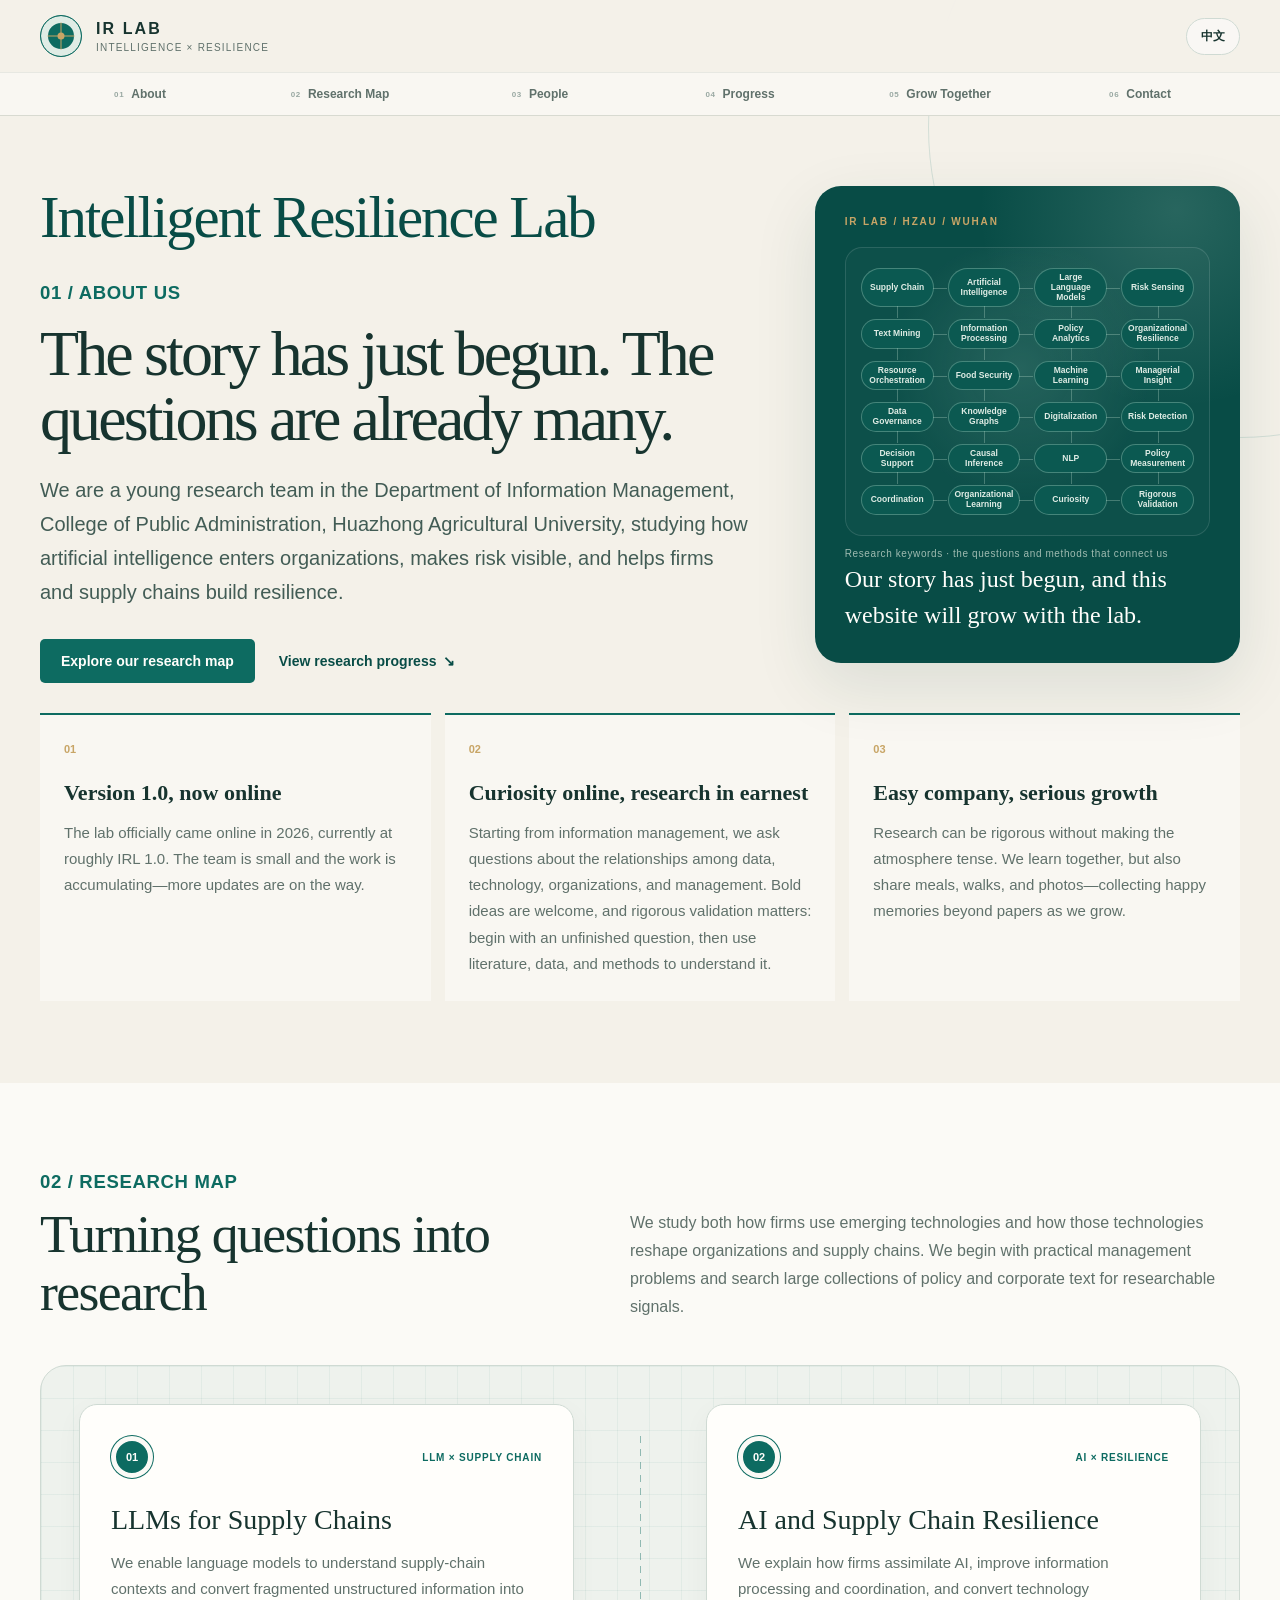
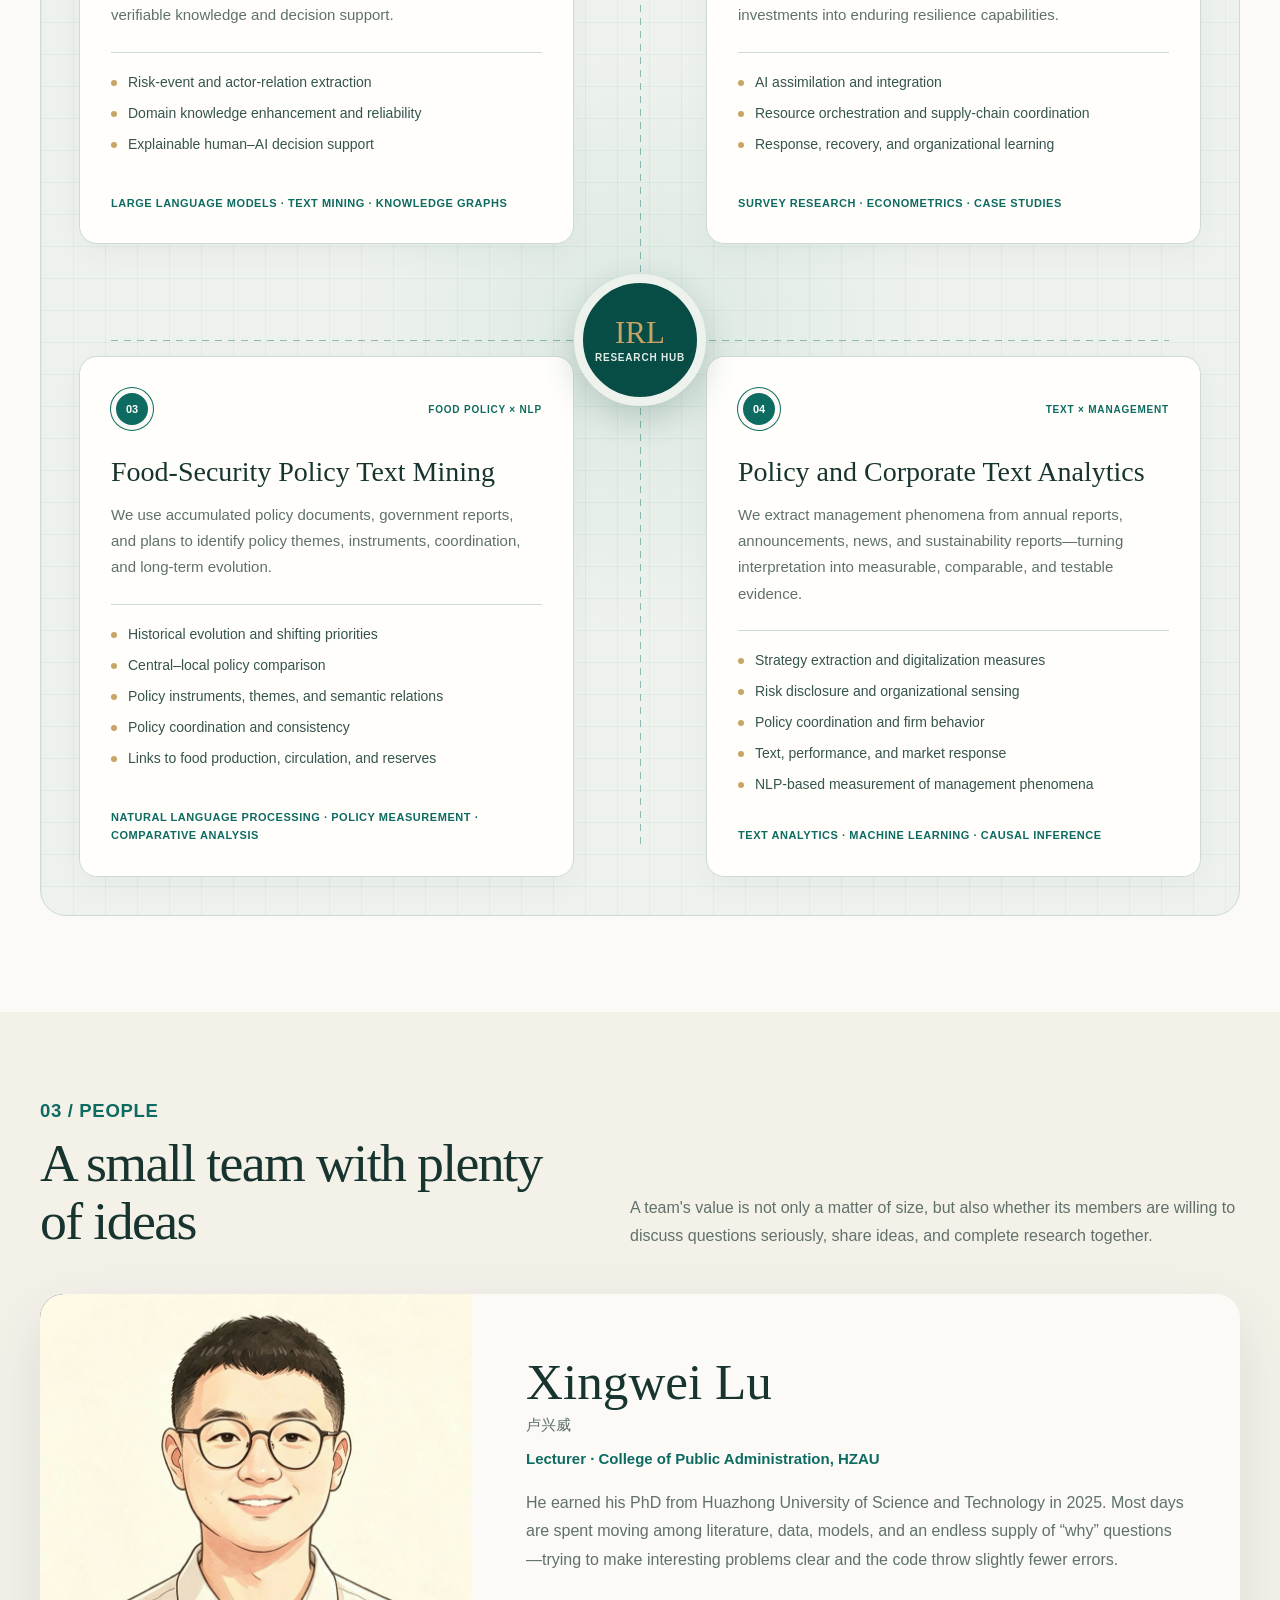
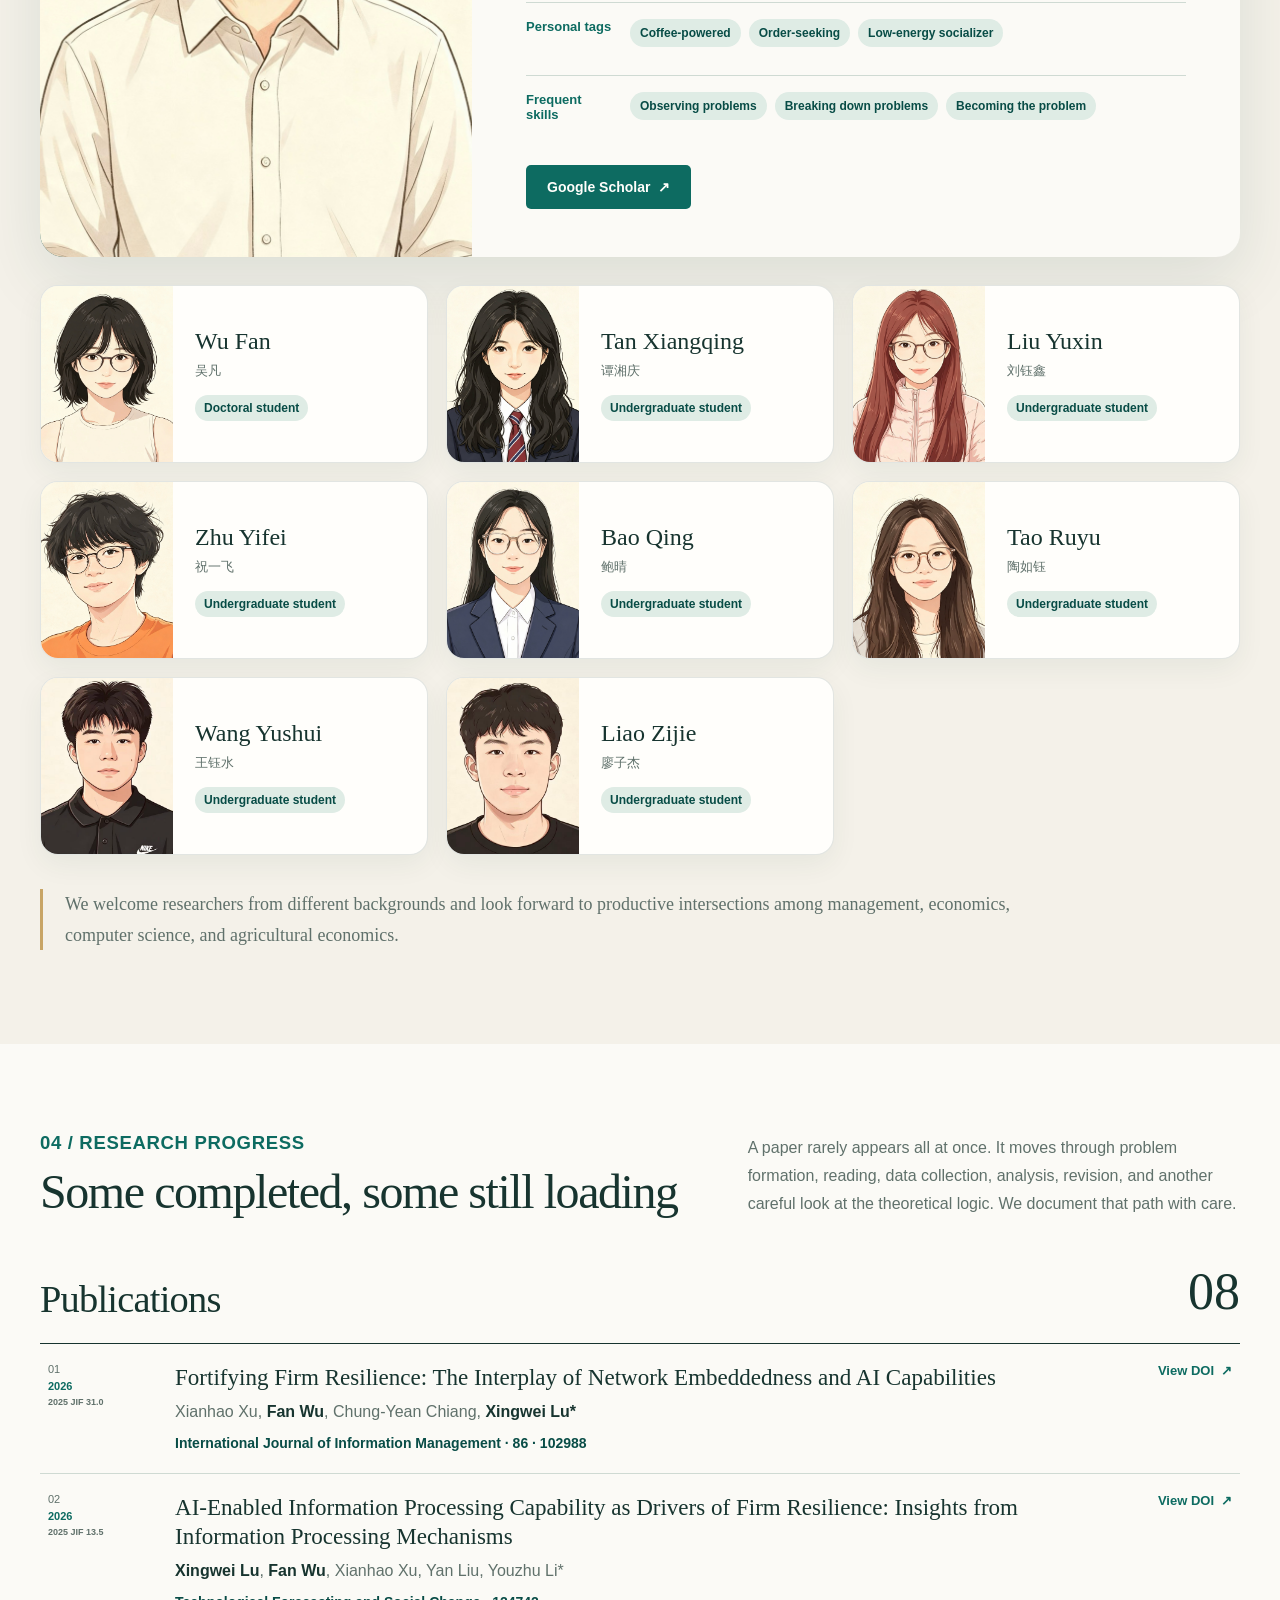
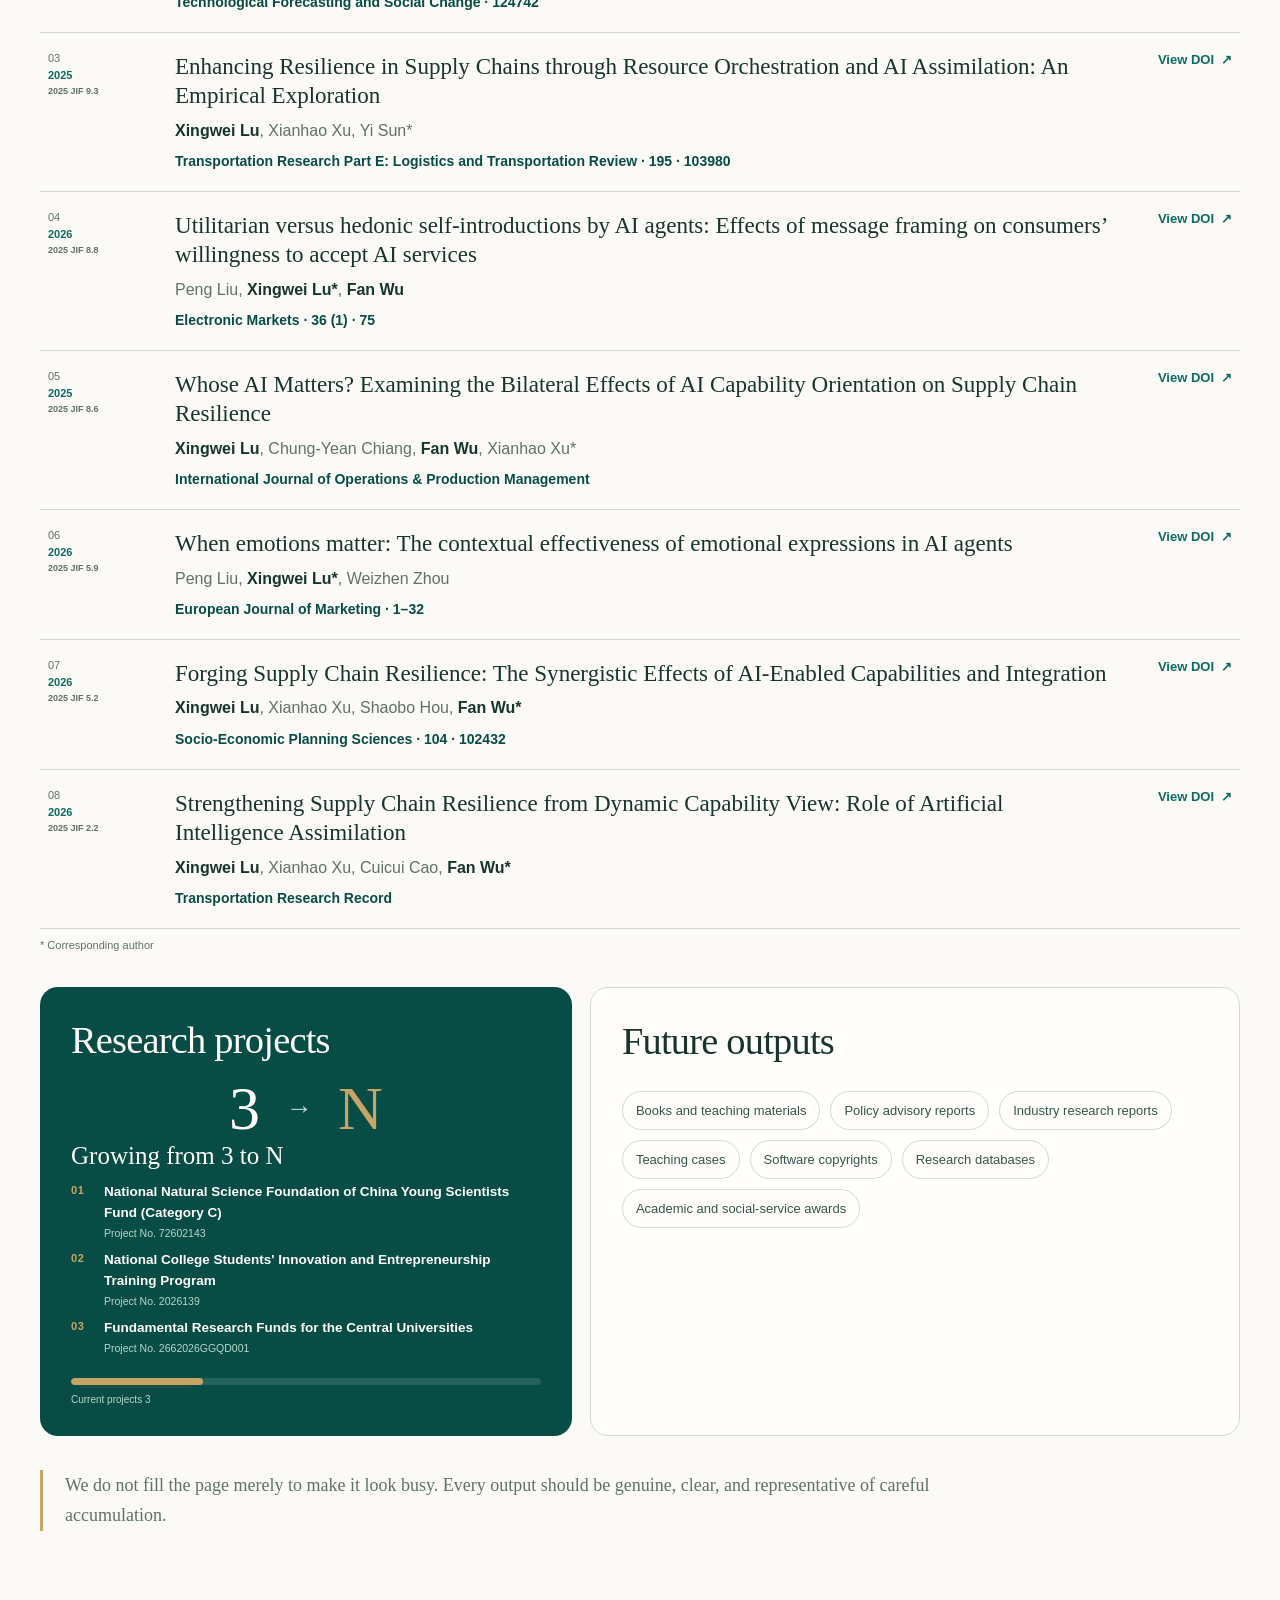
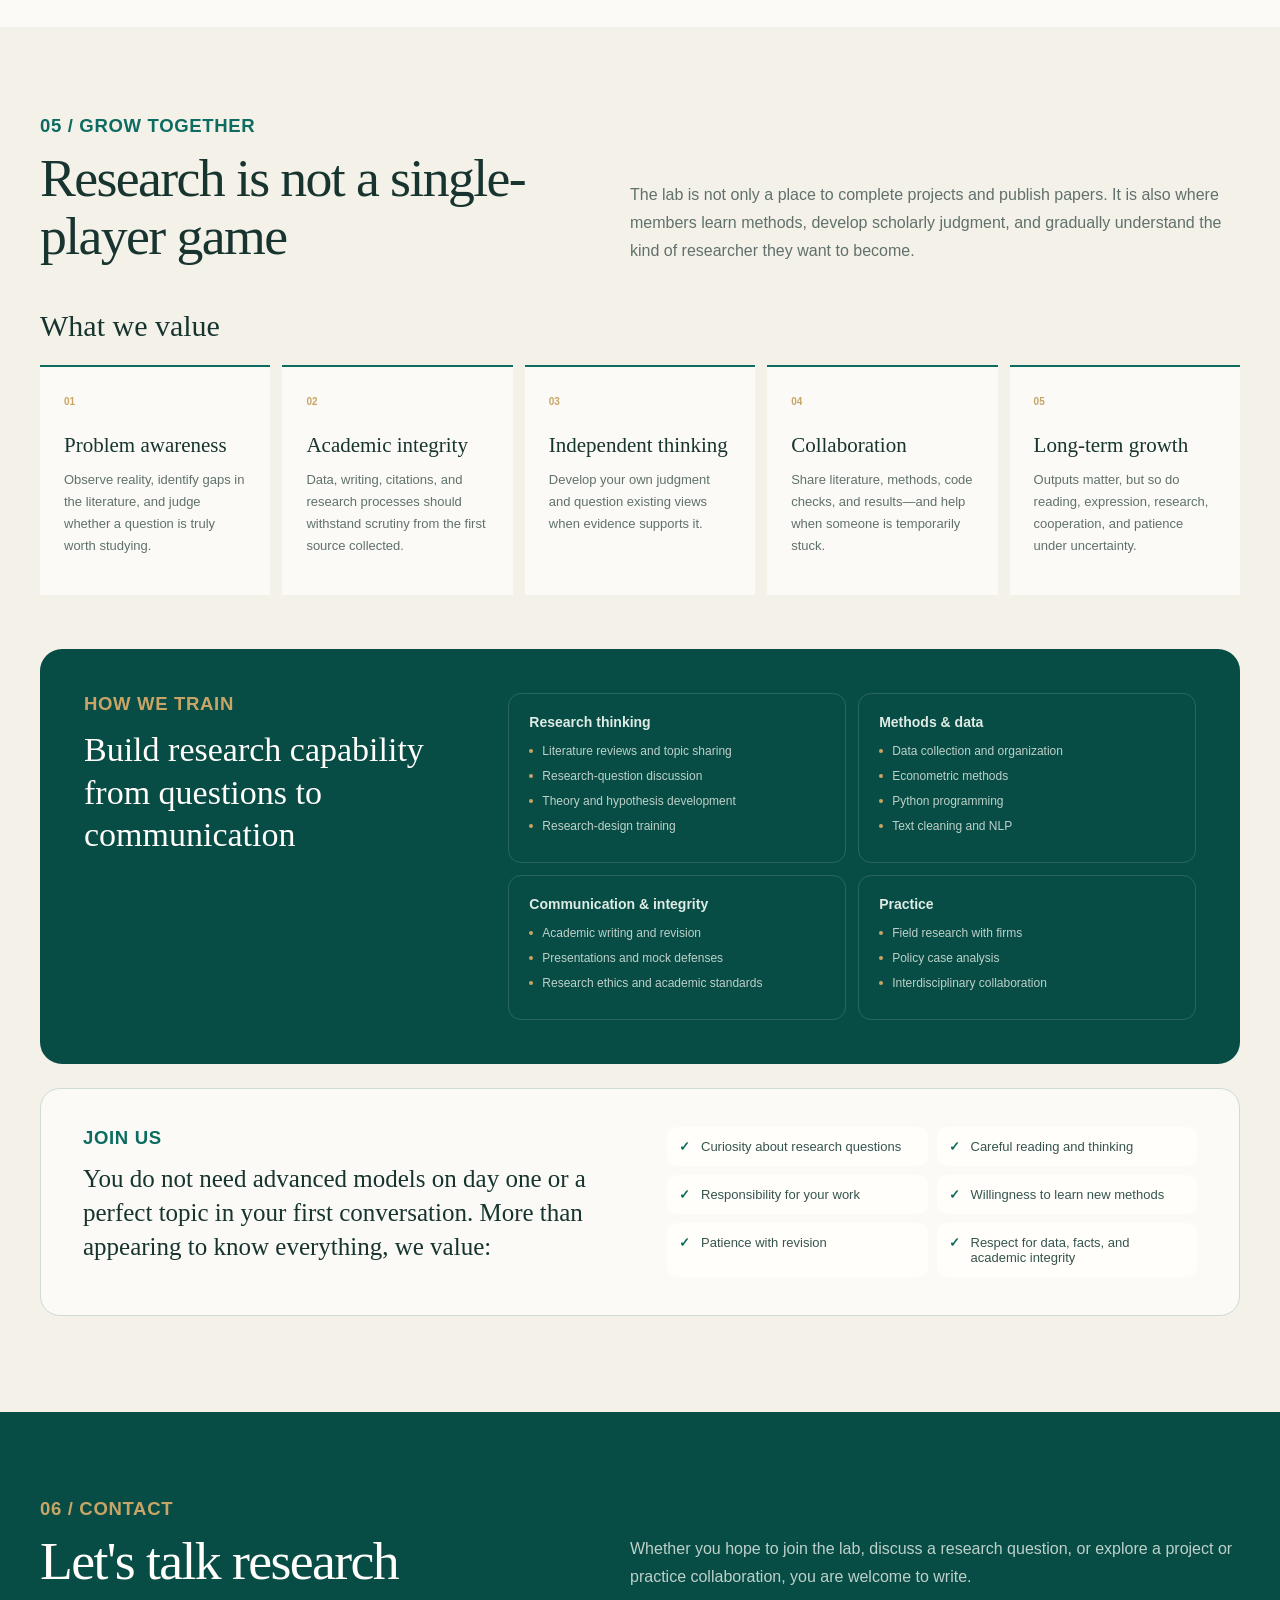
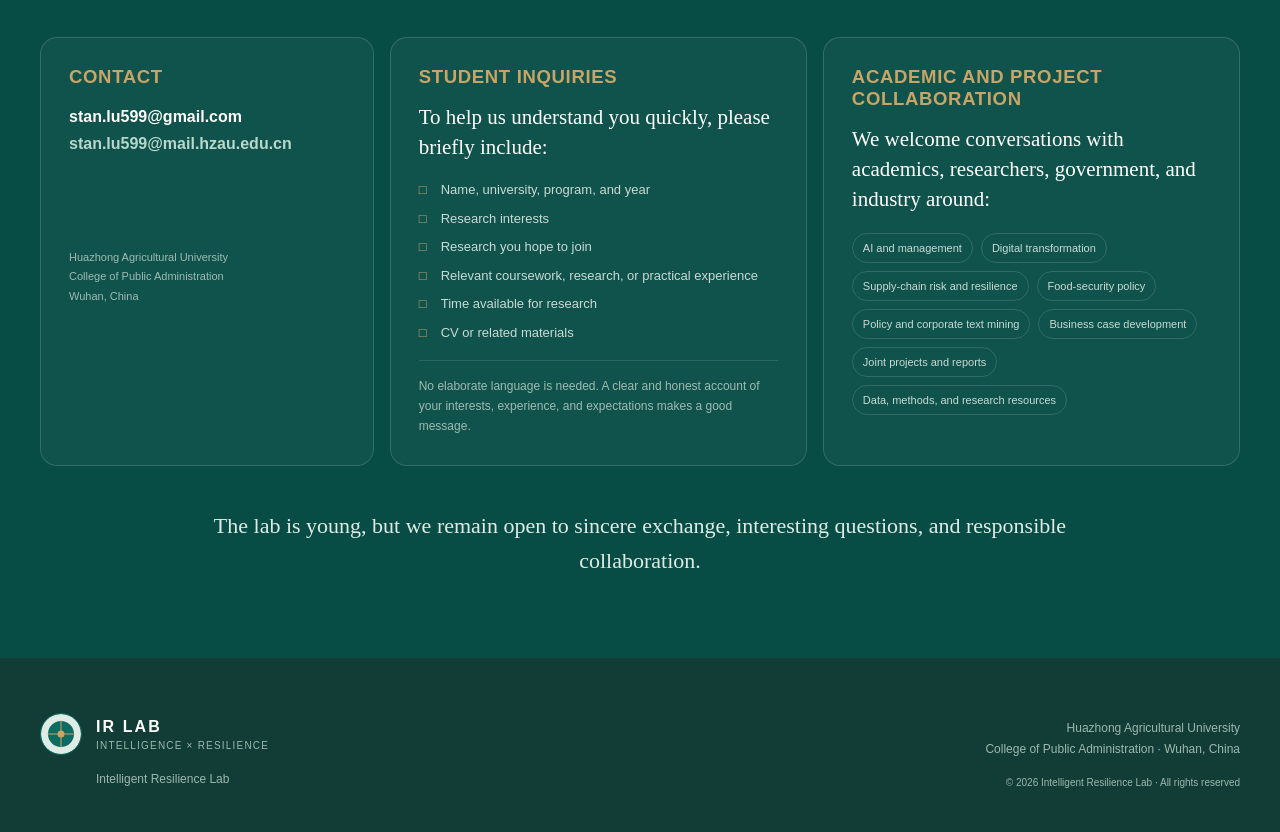
==== commit 408fd25e: "新增两篇论文；项目序号改为3；精简大创项目名称" ====
--- a/en/index.html
+++ b/en/index.html
@@ -1,2 +1,2 @@
 <!DOCTYPE html><html lang="zh-CN"><head><meta charSet="utf-8"/><meta name="viewport" content="width=device-width, initial-scale=1"/><link rel="preload" href="/members/lu-xingwei.jpg" as="image"/><link rel="preload" href="/members/wu-fan.jpg" as="image"/><link rel="preload" href="/members/tan-xiangqing.jpg" as="image"/><link rel="preload" href="/members/liu-yuxin.jpg" as="image"/><link rel="preload" href="/members/zhu-yifei.jpg" as="image"/><link rel="preload" href="/members/bao-qing.jpg" as="image"/><link rel="preload" href="/members/tao-ruyu.jpg" as="image"/><link rel="preload" href="/members/wang-yushui.jpg" as="image"/><link rel="preload" href="/members/liao-zijie.jpg" as="image"/><link rel="stylesheet" href="/assets/index-F2KfQpmy.css" data-rsc-css-href="/assets/index-F2KfQpmy.css" data-precedence="vite-rsc/importer-resources"/><link rel="modulepreload" href="/assets/layout-segment-context-BbS0aigi.js" crossorigin=""/><link rel="modulepreload" href="/assets/rolldown-runtime-S-ySWqyJ.js" crossorigin=""/><link rel="modulepreload" href="/assets/index-mKSSKJn2.js" crossorigin=""/><link rel="modulepreload" href="/assets/framework-XU8gKkFC.js" crossorigin=""/><title>Intelligent Resilience Lab | Intelligent Resilience Lab</title><meta name="description" content="Research on large language models, AI and supply-chain resilience, food-security policy, and policy and corporate text analytics."/><meta property="og:title" content="Intelligent Resilience Lab"/><meta property="og:description" content="Research on AI, supply-chain resilience, food-security policy, and text analytics."/><meta property="og:type" content="website"/><meta property="og:image" content="http://localhost:3000/og.png"/><meta property="og:image:width" content="1536"/><meta property="og:image:height" content="1024"/><meta property="og:image:alt" content="Intelligent Resilience Lab — Intelligence for resilient supply chains"/><meta name="twitter:card" content="summary_large_image"/><meta name="twitter:title" content="Intelligent Resilience Lab"/><meta name="twitter:description" content="Research on AI, supply-chain resilience, food-security policy, and text analytics."/><meta name="twitter:image" content="http://localhost:3000/og.png"/><link rel="shortcut icon" href="/favicon.svg"/><link rel="icon" href="/favicon.svg"/><script>self.__VINEXT_RSC_PARAMS__={}</script><script>self.__VINEXT_RSC_NAV__={"pathname":"/en","searchParams":[]}</script><link rel="modulepreload" href="/assets/index-mKSSKJn2.js" />
-</head><body><div class="siteShell" lang="en"><header class="siteHeader"><div class="container headerTop"><a href="/en" aria-label="Intelligent Resilience Lab home"><span class="brand"><span class="brandMark" aria-hidden="true"><i></i></span><span><strong>IR LAB</strong><small>Intelligence × Resilience</small></span></span></a><a class="languageSwitch" href="/zh" hrefLang="zh-CN">中文</a></div><nav class="sectionNav" aria-label="Section navigation"><div class="container sectionNavInner"><a href="#about"><span>01</span>About</a><a href="#research"><span>02</span>Research Map</a><a href="#people"><span>03</span>People</a><a href="#progress"><span>04</span>Progress</a><a href="#growth"><span>05</span>Grow Together</a><a href="#contact"><span>06</span>Contact</a></div></nav></header><main><section class="aboutHero" id="about"><div class="container"><div class="heroGrid"><div class="heroCopy"><p class="groupName">Intelligent Resilience Lab</p><p class="sectionKicker">01 / About us</p><h1>The story has just begun. The questions are already many.</h1><p class="heroLead">We are a young research team in the Department of Information Management, College of Public Administration, Huazhong Agricultural University, studying how artificial intelligence enters organizations, makes risk visible, and helps firms and supply chains build resilience.</p><div class="heroActions"><a class="primaryButton" href="#research">Explore our research map</a><a class="textLink" href="#progress">View research progress<span aria-hidden="true">↘</span></a></div></div><aside class="snapshotCard"><p class="snapshotLabel">IR LAB / HZAU / WUHAN</p><div class="researchWordCloud" aria-label="Research keywords · the questions and methods that connect us"><span>Supply Chain</span><span>Artificial Intelligence</span><span>Large Language Models</span><span>Risk Sensing</span><span>Text Mining</span><span>Information Processing</span><span>Policy Analytics</span><span>Organizational Resilience</span><span>Resource Orchestration</span><span>Food Security</span><span>Machine Learning</span><span>Managerial Insight</span><span>Data Governance</span><span>Knowledge Graphs</span><span>Digitalization</span><span>Risk Detection</span><span>Decision Support</span><span>Causal Inference</span><span>NLP</span><span>Policy Measurement</span><span>Coordination</span><span>Organizational Learning</span><span>Curiosity</span><span>Rigorous Validation</span></div><small class="wordCloudLabel">Research keywords · the questions and methods that connect us</small><blockquote>Our story has just begun, and this website will grow with the lab.</blockquote></aside></div><div class="aboutNarrative"><article><span>01</span><strong>Version 1.0, now online</strong><p>The lab officially came online in 2026, currently at roughly IRL 1.0. The team is small and the work is accumulating—more updates are on the way.</p></article><article><span>02</span><strong>Curiosity online, research in earnest</strong><p>Starting from information management, we ask questions about the relationships among data, technology, organizations, and management. Bold ideas are welcome, and rigorous validation matters: begin with an unfinished question, then use literature, data, and methods to understand it.</p></article><article><span>03</span><strong>Easy company, serious growth</strong><p>Research can be rigorous without making the atmosphere tense. We learn together, but also share meals, walks, and photos—collecting happy memories beyond papers as we grow.</p></article></div></div></section><section class="researchSection" id="research"><div class="container"><div class="sectionHead"><div><p class="sectionKicker">02 / Research map</p><h2>Turning questions into research</h2></div><p>We study both how firms use emerging technologies and how those technologies reshape organizations and supply chains. We begin with practical management problems and search large collections of policy and corporate text for researchable signals.</p></div><div class="researchMap"><div class="mapCore" aria-hidden="true"><span>IRL</span><strong>Research hub</strong></div><div class="researchGrid"><article class="mapNode node1"><div class="researchCardHead"><span>01</span><small>LLM × Supply Chain</small></div><h3>LLMs for Supply Chains</h3><p>We enable language models to understand supply-chain contexts and convert fragmented unstructured information into verifiable knowledge and decision support.</p><ul><li>Risk-event and actor-relation extraction</li><li>Domain knowledge enhancement and reliability</li><li>Explainable human–AI decision support</li></ul><strong class="methodLine">Large language models · Text mining · Knowledge graphs</strong></article><article class="mapNode node2"><div class="researchCardHead"><span>02</span><small>AI × Resilience</small></div><h3>AI and Supply Chain Resilience</h3><p>We explain how firms assimilate AI, improve information processing and coordination, and convert technology investments into enduring resilience capabilities.</p><ul><li>AI assimilation and integration</li><li>Resource orchestration and supply-chain coordination</li><li>Response, recovery, and organizational learning</li></ul><strong class="methodLine">Survey research · Econometrics · Case studies</strong></article><article class="mapNode node3"><div class="researchCardHead"><span>03</span><small>Food Policy × NLP</small></div><h3>Food-Security Policy Text Mining</h3><p>We use accumulated policy documents, government reports, and plans to identify policy themes, instruments, coordination, and long-term evolution.</p><ul><li>Historical evolution and shifting priorities</li><li>Central–local policy comparison</li><li>Policy instruments, themes, and semantic relations</li><li>Policy coordination and consistency</li><li>Links to food production, circulation, and reserves</li></ul><strong class="methodLine">Natural language processing · Policy measurement · Comparative analysis</strong></article><article class="mapNode node4"><div class="researchCardHead"><span>04</span><small>Text × Management</small></div><h3>Policy and Corporate Text Analytics</h3><p>We extract management phenomena from annual reports, announcements, news, and sustainability reports—turning interpretation into measurable, comparable, and testable evidence.</p><ul><li>Strategy extraction and digitalization measures</li><li>Risk disclosure and organizational sensing</li><li>Policy coordination and firm behavior</li><li>Text, performance, and market response</li><li>NLP-based measurement of management phenomena</li></ul><strong class="methodLine">Text analytics · Machine learning · Causal inference</strong></article></div></div></div></section><section class="peopleSection" id="people"><div class="container"><div class="sectionHead"><div><p class="sectionKicker">03 / People</p><h2>A small team with plenty of ideas</h2></div><p>A team&#x27;s value is not only a matter of size, but also whether its members are willing to discuss questions seriously, share ideas, and complete research together.</p></div><div class="piCard"><div class="profileVisual"><img src="/members/lu-xingwei.jpg" alt="Portrait of Xingwei Lu"/></div><div class="piContent"><h3>Xingwei Lu</h3><p class="piEnglish">卢兴威</p><p class="piRole">Lecturer · College of Public Administration, HZAU</p><p class="piBio">He earned his PhD from Huazhong University of Science and Technology in 2025. Most days are spent moving among literature, data, models, and an endless supply of “why” questions—trying to make interesting problems clear and the code throw slightly fewer errors.</p><div class="profileDetails"><div><strong>Personal tags</strong><p><span>Coffee-powered</span><span>Order-seeking</span><span>Low-energy socializer</span></p></div><div><strong>Frequent skills</strong><p><span>Observing problems</span><span>Breaking down problems</span><span>Becoming the problem</span></p></div></div><a class="primaryButton" href="https://scholar.google.com/citations?user=hsKdeJEAAAAJ&amp;hl=zh-CN" target="_blank" rel="noreferrer">Google Scholar<span aria-hidden="true">↗</span></a></div></div><div class="memberGrid"><article class="memberCard"><img src="/members/wu-fan.jpg" alt="Cartoon avatar of Wu Fan"/><div><h3>Wu Fan</h3><p>吴凡</p><span>Doctoral student</span></div></article><article class="memberCard"><img src="/members/tan-xiangqing.jpg" alt="Cartoon avatar of Tan Xiangqing"/><div><h3>Tan Xiangqing</h3><p>谭湘庆</p><span>Undergraduate student</span></div></article><article class="memberCard"><img src="/members/liu-yuxin.jpg" alt="Cartoon avatar of Liu Yuxin"/><div><h3>Liu Yuxin</h3><p>刘钰鑫</p><span>Undergraduate student</span></div></article><article class="memberCard"><img src="/members/zhu-yifei.jpg" alt="Cartoon avatar of Zhu Yifei"/><div><h3>Zhu Yifei</h3><p>祝一飞</p><span>Undergraduate student</span></div></article><article class="memberCard"><img src="/members/bao-qing.jpg" alt="Cartoon avatar of Bao Qing"/><div><h3>Bao Qing</h3><p>鲍晴</p><span>Undergraduate student</span></div></article><article class="memberCard"><img src="/members/tao-ruyu.jpg" alt="Cartoon avatar of Tao Ruyu"/><div><h3>Tao Ruyu</h3><p>陶如钰</p><span>Undergraduate student</span></div></article><article class="memberCard"><img src="/members/wang-yushui.jpg" alt="Cartoon avatar of Wang Yushui"/><div><h3>Wang Yushui</h3><p>王钰水</p><span>Undergraduate student</span></div></article><article class="memberCard"><img src="/members/liao-zijie.jpg" alt="Cartoon avatar of Liao Zijie"/><div><h3>Liao Zijie</h3><p>廖子杰</p><span>Undergraduate student</span></div></article></div><p class="sectionClosing">We welcome researchers from different backgrounds and look forward to productive intersections among management, economics, computer science, and agricultural economics.</p></div></section><section class="progressSection" id="progress"><div class="container"><div class="sectionHead"><div><p class="sectionKicker">04 / Research progress</p><h2>Some completed, some still loading</h2></div><p>A paper rarely appears all at once. It moves through problem formation, reading, data collection, analysis, revision, and another careful look at the theoretical logic. We document that path with care.</p></div><div class="outcomeHead"><h3 class="outcomeTitle">Publications</h3><strong>06</strong></div><div class="publicationList"><article><div class="paperIndex"><span>01</span><strong>2026</strong><em>2025 JIF<!-- --> <!-- -->31.0</em></div><div class="paperBody"><h3>Fortifying Firm Resilience: The Interplay of Network Embeddedness and AI Capabilities</h3><p class="paperAuthors"><span>Xianhao Xu<!-- -->, </span><span><strong>Fan Wu</strong>, </span><span>Chung-Yean Chiang<!-- -->, </span><span><strong>Xingwei Lu*</strong></span></p><p class="journal">International Journal of Information Management<!-- --> · 86<!-- --> · 102988</p></div><a class="doiLink" href="https://doi.org/10.1016/j.ijinfomgt.2025.102988" target="_blank" rel="noreferrer">View DOI<span aria-hidden="true">↗</span></a></article><article><div class="paperIndex"><span>02</span><strong>2026</strong><em>2025 JIF<!-- --> <!-- -->13.5</em></div><div class="paperBody"><h3>AI-Enabled Information Processing Capability as Drivers of Firm Resilience: Insights from Information Processing Mechanisms</h3><p class="paperAuthors"><span><strong>Xingwei Lu</strong>, </span><span><strong>Fan Wu</strong>, </span><span>Xianhao Xu<!-- -->, </span><span>Yan Liu<!-- -->, </span><span>Youzhu Li*</span></p><p class="journal">Technological Forecasting and Social Change<!-- --> · 124742</p></div><a class="doiLink" href="https://doi.org/10.1016/j.techfore.2026.124742" target="_blank" rel="noreferrer">View DOI<span aria-hidden="true">↗</span></a></article><article><div class="paperIndex"><span>03</span><strong>2025</strong><em>2025 JIF<!-- --> <!-- -->9.3</em></div><div class="paperBody"><h3>Enhancing Resilience in Supply Chains through Resource Orchestration and AI Assimilation: An Empirical Exploration</h3><p class="paperAuthors"><span><strong>Xingwei Lu</strong>, </span><span>Xianhao Xu<!-- -->, </span><span>Yi Sun*</span></p><p class="journal">Transportation Research Part E: Logistics and Transportation Review<!-- --> · 195<!-- --> · 103980</p></div><a class="doiLink" href="https://doi.org/10.1016/j.tre.2025.103980" target="_blank" rel="noreferrer">View DOI<span aria-hidden="true">↗</span></a></article><article><div class="paperIndex"><span>04</span><strong>2025</strong><em>2025 JIF<!-- --> <!-- -->8.6</em></div><div class="paperBody"><h3>Whose AI Matters? Examining the Bilateral Effects of AI Capability Orientation on Supply Chain Resilience</h3><p class="paperAuthors"><span><strong>Xingwei Lu</strong>, </span><span>Chung-Yean Chiang<!-- -->, </span><span><strong>Fan Wu</strong>, </span><span>Xianhao Xu*</span></p><p class="journal">International Journal of Operations &amp; Production Management</p></div><a class="doiLink" href="https://doi.org/10.1108/IJOPM-09-2024-0790" target="_blank" rel="noreferrer">View DOI<span aria-hidden="true">↗</span></a></article><article><div class="paperIndex"><span>05</span><strong>2026</strong><em>2025 JIF<!-- --> <!-- -->5.2</em></div><div class="paperBody"><h3>Forging Supply Chain Resilience: The Synergistic Effects of AI-Enabled Capabilities and Integration</h3><p class="paperAuthors"><span><strong>Xingwei Lu</strong>, </span><span>Xianhao Xu<!-- -->, </span><span>Shaobo Hou<!-- -->, </span><span><strong>Fan Wu*</strong></span></p><p class="journal">Socio-Economic Planning Sciences<!-- --> · 104<!-- --> · 102432</p></div><a class="doiLink" href="https://doi.org/10.1016/j.seps.2026.102432" target="_blank" rel="noreferrer">View DOI<span aria-hidden="true">↗</span></a></article><article><div class="paperIndex"><span>06</span><strong>2026</strong><em>2025 JIF<!-- --> <!-- -->2.2</em></div><div class="paperBody"><h3>Strengthening Supply Chain Resilience from Dynamic Capability View: Role of Artificial Intelligence Assimilation</h3><p class="paperAuthors"><span><strong>Xingwei Lu</strong>, </span><span>Xianhao Xu<!-- -->, </span><span>Cuicui Cao<!-- -->, </span><span><strong>Fan Wu*</strong></span></p><p class="journal">Transportation Research Record</p></div><a class="doiLink" href="https://doi.org/10.1177/03611981261436639" target="_blank" rel="noreferrer">View DOI<span aria-hidden="true">↗</span></a></article></div><p class="correspondingNote">* Corresponding author</p><div class="progressDashboard"><article class="projectCard"><h3 class="outcomeTitle">Research projects</h3><div class="projectNumber"><strong>1</strong><span>→</span><em>N</em></div><h4>Growing from 1 to N</h4><ul class="projectList"><li><span class="projectListIndex">01</span><div><strong>National Natural Science Foundation of China Young Scientists Fund (Category C)</strong><small>Project No.<!-- --> <!-- -->72602143</small></div></li><li><span class="projectListIndex">02</span><div><strong>National College Students&#x27; Innovation and Entrepreneurship Training Program: Identifying and Governing Corporate AI Washing — A Dynamic Attention-Based Approach</strong><small>Project No.<!-- --> <!-- -->2026139</small></div></li><li><span class="projectListIndex">03</span><div><strong>Fundamental Research Funds for the Central Universities</strong><small>Project No.<!-- --> <!-- -->2662026GGQD001</small></div></li></ul><div class="projectMeter"><i></i></div><small>Current projects 3</small></article><article class="futureCard"><h3 class="outcomeTitle">Future outputs</h3><div class="futureTags"><span>Books and teaching materials</span><span>Policy advisory reports</span><span>Industry research reports</span><span>Teaching cases</span><span>Software copyrights</span><span>Research databases</span><span>Academic and social-service awards</span></div></article></div><p class="sectionClosing">We do not fill the page merely to make it look busy. Every output should be genuine, clear, and representative of careful accumulation.</p></div></section><section class="growthSection" id="growth"><div class="container"><div class="sectionHead"><div><p class="sectionKicker">05 / Grow together</p><h2>Research is not a single-player game</h2></div><p>The lab is not only a place to complete projects and publish papers. It is also where members learn methods, develop scholarly judgment, and gradually understand the kind of researcher they want to become.</p></div><h3 class="subsectionTitle">What we value</h3><div class="valuesGrid"><article><span>01</span><h4>Problem awareness</h4><p>Observe reality, identify gaps in the literature, and judge whether a question is truly worth studying.</p></article><article><span>02</span><h4>Academic integrity</h4><p>Data, writing, citations, and research processes should withstand scrutiny from the first source collected.</p></article><article><span>03</span><h4>Independent thinking</h4><p>Develop your own judgment and question existing views when evidence supports it.</p></article><article><span>04</span><h4>Collaboration</h4><p>Share literature, methods, code checks, and results—and help when someone is temporarily stuck.</p></article><article><span>05</span><h4>Long-term growth</h4><p>Outputs matter, but so do reading, expression, research, cooperation, and patience under uncertainty.</p></article></div><div class="trainingBlock"><div><p class="sectionKicker">How we train</p><h3>Build research capability from questions to communication</h3></div><div class="trainingGrid"><article><h4>Research thinking</h4><ul><li>Literature reviews and topic sharing</li><li>Research-question discussion</li><li>Theory and hypothesis development</li><li>Research-design training</li></ul></article><article><h4>Methods &amp; data</h4><ul><li>Data collection and organization</li><li>Econometric methods</li><li>Python programming</li><li>Text cleaning and NLP</li></ul></article><article><h4>Communication &amp; integrity</h4><ul><li>Academic writing and revision</li><li>Presentations and mock defenses</li><li>Research ethics and academic standards</li></ul></article><article><h4>Practice</h4><ul><li>Field research with firms</li><li>Policy case analysis</li><li>Interdisciplinary collaboration</li></ul></article></div></div><div class="joinPanel"><div><p class="sectionKicker">Join us</p><h3>You do not need advanced models on day one or a perfect topic in your first conversation. More than appearing to know everything, we value:</h3></div><div class="qualityList"><span>Curiosity about research questions</span><span>Careful reading and thinking</span><span>Responsibility for your work</span><span>Willingness to learn new methods</span><span>Patience with revision</span><span>Respect for data, facts, and academic integrity</span></div></div></div></section><section class="contactSection" id="contact"><div class="container"><div class="sectionHead contactIntro"><div><p class="sectionKicker">06 / Contact</p><h2>Let&#x27;s talk research</h2></div><p>Whether you hope to join the lab, discuss a research question, or explore a project or practice collaboration, you are welcome to write.</p></div><div class="contactGrid"><article class="emailCard"><p class="sectionKicker">Contact</p><a href="mailto:stan.lu599@gmail.com">stan.lu599@gmail.com</a><a href="mailto:stan.lu599@mail.hzau.edu.cn">stan.lu599@mail.hzau.edu.cn</a><small>Huazhong Agricultural University<br/>College of Public Administration<br/>Wuhan, China</small></article><article><p class="sectionKicker">Student inquiries</p><h3>To help us understand you quickly, please briefly include:</h3><ul class="checkList"><li>Name, university, program, and year</li><li>Research interests</li><li>Research you hope to join</li><li>Relevant coursework, research, or practical experience</li><li>Time available for research</li><li>CV or related materials</li></ul><p class="contactNote">No elaborate language is needed. A clear and honest account of your interests, experience, and expectations makes a good message.</p></article><article><p class="sectionKicker">Academic and project collaboration</p><h3>We welcome conversations with academics, researchers, government, and industry around:</h3><div class="collaborationTags"><span>AI and management</span><span>Digital transformation</span><span>Supply-chain risk and resilience</span><span>Food-security policy</span><span>Policy and corporate text mining</span><span>Business case development</span><span>Joint projects and reports</span><span>Data, methods, and research resources</span></div></article></div><blockquote class="contactClosing">The lab is young, but we remain open to sincere exchange, interesting questions, and responsible collaboration.</blockquote></div></section></main><footer><div class="container footerGrid"><div><span class="brand"><span class="brandMark" aria-hidden="true"><i></i></span><span><strong>IR LAB</strong><small>Intelligence × Resilience</small></span></span><p>Intelligent Resilience Lab</p></div><div><p>Huazhong Agricultural University<br/>College of Public Administration · Wuhan, China</p><small>© <!-- -->2026<!-- --> Intelligent Resilience Lab · <!-- -->All rights reserved</small></div></div></footer></div><script id="_R_">import("/assets/index-mKSSKJn2.js")</script></body></html><script>self.__VINEXT_RSC_CHUNKS__=self.__VINEXT_RSC_CHUNKS__||[];self.__VINEXT_RSC_CHUNKS__.push("2:I[\"8c0f216c4604\",[],\"Children\",1]\n3:I[\"15c18cfaeeff\",[],\"LayoutSegmentProvider\",1]\n4:I[\"8c0f216c4604\",[],\"Slot\",1]\n5:I[\"593f344dc510\",[],\"RedirectBoundary\",1]\n:HL[\"/assets/index-F2KfQpmy.css\",\"style\"]\n")</script><script>self.__VINEXT_RSC_CHUNKS__=self.__VINEXT_RSC_CHUNKS__||[];self.__VINEXT_RSC_CHUNKS__.push("0:{\"__route\":\"route:/en\",\"__interceptionContext\":null,\"__layoutIds\":[\"layout:/\"],\"__rootLayout\":\"/\",\"page:/en\":\"$L1\",\"layout:/\":[[[[\"$\",\"link\",\"css:/assets/index-F2KfQpmy.css\",{\"rel\":\"stylesheet\",\"precedence\":\"vite-rsc/importer-resources\",\"href\":\"/assets/index-F2KfQpmy.css\",\"data-rsc-css-href\":\"/assets/index-F2KfQpmy.css\"}],\"$undefined\"],[\"$\",\"html\",null,{\"lang\":\"zh-CN\",\"children\":[\"$\",\"body\",null,{\"children\":[\"$\",\"$L2\",null,{}]}]}]],null],\"route:/en\":[[[\"$\",\"meta\",null,{\"charSet\":\"utf-8\"}],[[\"$\",\"title\",\"0\",{\"children\":\"Intelligent Resilience Lab | Intelligent Resilience Lab\"}],[\"$\",\"meta\",\"1\",{\"name\":\"description\",\"content\":\"Research on large language models, AI and supply-chain resilience, food-security policy, and policy and corporate text analytics.\"}],[\"$\",\"meta\",\"2\",{\"property\":\"og:title\",\"content\":\"Intelligent Resilience Lab\"}],[\"$\",\"meta\",\"3\",{\"property\":\"og:description\",\"content\":\"Research on AI, supply-chain resilience, food-security policy, and text analytics.\"}],[\"$\",\"meta\",\"4\",{\"property\":\"og:type\",\"content\":\"website\"}],[\"$\",\"meta\",\"5\",{\"property\":\"og:image\",\"content\":\"http://localhost:3000/og.png\"}],[\"$\",\"meta\",\"6\",{\"property\":\"og:image:width\",\"content\":\"1536\"}],[\"$\",\"meta\",\"7\",{\"property\":\"og:image:height\",\"content\":\"1024\"}],[\"$\",\"meta\",\"8\",{\"property\":\"og:image:alt\",\"content\":\"Intelligent Resilience Lab — Intelligence for resilient supply chains\"}],[\"$\",\"meta\",\"9\",{\"name\":\"twitter:card\",\"content\":\"summary_large_image\"}],[\"$\",\"meta\",\"10\",{\"name\":\"twitter:title\",\"content\":\"Intelligent Resilience Lab\"}],[\"$\",\"meta\",\"11\",{\"name\":\"twitter:description\",\"content\":\"Research on AI, supply-chain resilience, food-security policy, and text analytics.\"}],[\"$\",\"meta\",\"12\",{\"name\":\"twitter:image\",\"content\":\"http://localhost:3000/og.png\"}],[\"$\",\"link\",\"13\",{\"rel\":\"shortcut icon\",\"href\":\"/favicon.svg\"}],[\"$\",\"link\",\"14\",{\"rel\":\"icon\",\"href\":\"/favicon.svg\"}]],[[\"$\",\"meta\",\"0\",{\"name\":\"viewport\",\"content\":\"width=device-width, initial-scale=1\"}]]],[\"$\",\"$L3\",null,{\"segmentMap\":{\"children\":[\"en\"]},\"children\":[\"$\",\"$L4\",null,{\"id\":\"layout:/\",\"parallelSlots\":\"$undefined\",\"children\":[\"$\",\"$L5\",null,{\"children\":[\"$\",\"$L3\",null,{\"segmentMap\":{\"children\":[]},\"children\":[\"$\",\"$L4\",null,{\"id\":\"page:/en\"}]}]}]}]}]],\"__layoutFlags\":{\"layout:/\":\"s\"},\"__artifactCompatibility\":{\"schemaVersion\":1,\"graphVersion\":\"app-route-graph:jd0avsgjwqwg\",\"deploymentVersion\":\"7870ae39-b2ed-4dd0-a42f-ac0e24a77b65\",\"appElementsSchemaVersion\":1,\"rscPayloadSchemaVersion\":1,\"rootBoundaryId\":\"/\",\"renderEpoch\":null}}\n")</script><script>self.__VINEXT_RSC_CHUNKS__=self.__VINEXT_RSC_CHUNKS__||[];self.__VINEXT_RSC_CHUNKS__.push("1:[\"$\",\"div\",null,{\"className\":\"siteShell\",\"lang\":\"en\",\"children\":[[\"$\",\"header\",null,{\"className\":\"siteHeader\",\"children\":[[\"$\",\"div\",null,{\"className\":\"container headerTop\",\"children\":[[\"$\",\"a\",null,{\"href\":\"/en\",\"aria-label\":\"Intelligent Resilience Lab home\",\"children\":[\"$\",\"span\",null,{\"className\":\"brand\",\"children\":[[\"$\",\"span\",null,{\"className\":\"brandMark\",\"aria-hidden\":\"true\",\"children\":[\"$\",\"i\",null,{}]}],[\"$\",\"span\",null,{\"children\":[[\"$\",\"strong\",null,{\"children\":\"IR LAB\"}],[\"$\",\"small\",null,{\"children\":\"Intelligence × Resilience\"}]]}]]}]}],[\"$\",\"a\",null,{\"className\":\"languageSwitch\",\"href\":\"/zh\",\"hrefLang\":\"zh-CN\",\"children\":\"中文\"}]]}],[\"$\",\"nav\",null,{\"className\":\"sectionNav\",\"aria-label\":\"Section navigation\",\"children\":[\"$\",\"div\",null,{\"className\":\"container sectionNavInner\",\"children\":[[\"$\",\"a\",\"about\",{\"href\":\"#about\",\"children\":[[\"$\",\"span\",null,{\"children\":\"01\"}],\"About\"]}],[\"$\",\"a\",\"research\",{\"href\":\"#research\",\"children\":[[\"$\",\"span\",null,{\"children\":\"02\"}],\"Research Map\"]}],[\"$\",\"a\",\"people\",{\"href\":\"#people\",\"children\":[[\"$\",\"span\",null,{\"children\":\"03\"}],\"People\"]}],[\"$\",\"a\",\"progress\",{\"href\":\"#progress\",\"children\":[[\"$\",\"span\",null,{\"children\":\"04\"}],\"Progress\"]}],[\"$\",\"a\",\"growth\",{\"href\":\"#growth\",\"children\":[[\"$\",\"span\",null,{\"children\":\"05\"}],\"Grow Together\"]}],[\"$\",\"a\",\"contact\",{\"href\":\"#contact\",\"children\":[[\"$\",\"span\",null,{\"children\":\"06\"}],\"Contact\"]}]]}]}]]}],[\"$\",\"main\",null,{\"children\":[[\"$\",\"section\",null,{\"className\":\"aboutHero\",\"id\":\"about\",\"children\":[\"$\",\"div\",null,{\"className\":\"container\",\"children\":[[\"$\",\"div\",null,{\"className\":\"heroGrid\",\"children\":[[\"$\",\"div\",null,{\"className\":\"heroCopy\",\"children\":[[\"$\",\"p\",null,{\"className\":\"groupName\",\"children\":\"Intelligent Resilience Lab\"}],[\"$\",\"p\",null,{\"className\":\"sectionKicker\",\"children\":\"01 / About us\"}],[\"$\",\"h1\",null,{\"children\":\"The story has just begun. The questions are already many.\"}],[\"$\",\"p\",null,{\"className\":\"heroLead\",\"children\":\"We are a young research team in the Department of Information Management, College of Public Administration, Huazhong Agricultural University, studying how artificial intelligence enters organizations, makes risk visible, and helps firms and supply chains build resilience.\"}],[\"$\",\"div\",null,{\"className\":\"heroActions\",\"children\":[[\"$\",\"a\",null,{\"className\":\"primaryButton\",\"href\":\"#research\",\"children\":\"Explore our research map\"}],[\"$\",\"a\",null,{\"className\":\"textLink\",\"href\":\"#progress\",\"children\":[\"View research progress\",[\"$\",\"span\",null,{\"aria-hidden\":\"true\",\"children\":\"↘\"}]]}]]}]]}],[\"$\",\"aside\",null,{\"className\":\"snapshotCard\",\"children\":[[\"$\",\"p\",null,{\"className\":\"snapshotLabel\",\"children\":\"IR LAB / HZAU / WUHAN\"}],[\"$\",\"div\",null,{\"className\":\"researchWordCloud\",\"aria-label\":\"Research keywords · the questions and methods that connect us\",\"children\":[[\"$\",\"span\",\"Supply Chain\",{\"children\":\"Supply Chain\"}],[\"$\",\"span\",\"Artificial Intelligence\",{\"children\":\"Artificial Intelligence\"}],[\"$\",\"span\",\"Large Language Models\",{\"children\":\"Large Language Models\"}],[\"$\",\"span\",\"Risk Sensing\",{\"children\":\"Risk Sensing\"}],[\"$\",\"span\",\"Text Mining\",{\"children\":\"Text Mining\"}],[\"$\",\"span\",\"Information Processing\",{\"children\":\"Information Processing\"}],[\"$\",\"span\",\"Policy Analytics\",{\"children\":\"Policy Analytics\"}],[\"$\",\"span\",\"Organizational Resilience\",{\"children\":\"Organizational Resilience\"}],[\"$\",\"span\",\"Resource Orchestration\",{\"children\":\"Resource Orchestration\"}],[\"$\",\"span\",\"Food Security\",{\"children\":\"Food Security\"}],[\"$\",\"span\",\"Machine Learning\",{\"children\":\"Machine Learning\"}],[\"$\",\"span\",\"Managerial Insight\",{\"children\":\"Managerial Insight\"}],[\"$\",\"span\",\"Data Governance\",{\"children\":\"Data Governance\"}],[\"$\",\"span\",\"Knowledge Graphs\",{\"children\":\"Knowledge Graphs\"}],[\"$\",\"span\",\"Digitalization\",{\"children\":\"Digitalization\"}],[\"$\",\"span\",\"Risk Detection\",{\"children\":\"Risk Detection\"}],[\"$\",\"span\",\"Decision Support\",{\"children\":\"Decision Support\"}],[\"$\",\"span\",\"Causal Inference\",{\"children\":\"Causal Inference\"}],[\"$\",\"span\",\"NLP\",{\"children\":\"NLP\"}],[\"$\",\"span\",\"Policy Measurement\",{\"children\":\"Policy Measurement\"}],[\"$\",\"span\",\"Coordination\",{\"children\":\"Coordination\"}],[\"$\",\"span\",\"Organizational Learning\",{\"children\":\"Organizational Learning\"}],[\"$\",\"span\",\"Curiosity\",{\"children\":\"Curiosity\"}],[\"$\",\"span\",\"Rigorous Validation\",{\"children\":\"Rigorous Validation\"}]]}],[\"$\",\"small\",null,{\"className\":\"wordCloudLabel\",\"children\":\"Research keywords · the questions and methods that connect us\"}],\"$L6\"]}]]}],\"$L7\"]}]}],\"$L8\",\"$L9\",\"$La\",\"$Lb\",\"$Lc\"]}],\"$Ld\"]}]\n")</script><script>self.__VINEXT_RSC_CHUNKS__=self.__VINEXT_RSC_CHUNKS__||[];self.__VINEXT_RSC_CHUNKS__.push(":HL[\"/members/lu-xingwei.jpg\",\"image\"]\n:HL[\"/members/wu-fan.jpg\",\"image\"]\n:HL[\"/members/tan-xiangqing.jpg\",\"image\"]\n:HL[\"/members/liu-yuxin.jpg\",\"image\"]\n:HL[\"/members/zhu-yifei.jpg\",\"image\"]\n:HL[\"/members/bao-qing.jpg\",\"image\"]\n:HL[\"/members/tao-ruyu.jpg\",\"image\"]\n:HL[\"/members/wang-yushui.jpg\",\"image\"]\n:HL[\"/members/liao-zijie.jpg\",\"image\"]\n6:[\"$\",\"blockquote\",null,{\"children\":\"Our story has just begun, and this website will grow with the lab.\"}]\n7:[\"$\",\"div\",null,{\"className\":\"aboutNarrative\",\"children\":[[\"$\",\"article\",\"Version 1.0, now online\",{\"children\":[[\"$\",\"span\",null,{\"children\":\"01\"}],[\"$\",\"strong\",null,{\"children\":\"Version 1.0, now online\"}],[\"$\",\"p\",null,{\"children\":\"The lab officially came online in 2026, currently at roughly IRL 1.0. The team is small and the work is accumulating—more updates are on the way.\"}]]}],[\"$\",\"article\",\"Curiosity online, research in earnest\",{\"children\":[[\"$\",\"span\",null,{\"children\":\"02\"}],[\"$\",\"strong\",null,{\"children\":\"Curiosity online, research in earnest\"}],[\"$\",\"p\",null,{\"children\":\"Starting from information management, we ask questions about the relationships among data, technology, organizations, and management. Bold ideas are welcome, and rigorous validation matters: begin with an unfinished question, then use literature, data, and methods to understand it.\"}]]}],[\"$\",\"article\",\"Easy company, serious growth\",{\"children\":[[\"$\",\"span\",null,{\"children\":\"03\"}],[\"$\",\"strong\",null,{\"children\":\"Easy company, serious growth\"}],[\"$\",\"p\",null,{\"children\":\"Research can be rigorous without making the atmosphere tense. We learn together, but also share meals, walks, and photos—collecting happy memories beyond papers as we grow.\"}]]}]]}]\n")</script><script>self.__VINEXT_RSC_CHUNKS__=self.__VINEXT_RSC_CHUNKS__||[];self.__VINEXT_RSC_CHUNKS__.push("8:[\"$\",\"section\",null,{\"className\":\"researchSection\",\"id\":\"research\",\"children\":[\"$\",\"div\",null,{\"className\":\"container\",\"children\":[[\"$\",\"div\",null,{\"className\":\"sectionHead\",\"children\":[[\"$\",\"div\",null,{\"children\":[[\"$\",\"p\",null,{\"className\":\"sectionKicker\",\"children\":\"02 / Research map\"}],[\"$\",\"h2\",null,{\"children\":\"Turning questions into research\"}]]}],[\"$\",\"p\",null,{\"children\":\"We study both how firms use emerging technologies and how those technologies reshape organizations and supply chains. We begin with practical management problems and search large collections of policy and corporate text for researchable signals.\"}]]}],[\"$\",\"div\",null,{\"className\":\"researchMap\",\"children\":[[\"$\",\"div\",null,{\"className\":\"mapCore\",\"aria-hidden\":\"true\",\"children\":[[\"$\",\"span\",null,{\"children\":\"IRL\"}],[\"$\",\"strong\",null,{\"children\":\"Research hub\"}]]}],[\"$\",\"div\",null,{\"className\":\"researchGrid\",\"children\":[[\"$\",\"article\",\"LLMs for Supply Chains\",{\"className\":\"mapNode node1\",\"children\":[[\"$\",\"div\",null,{\"className\":\"researchCardHead\",\"children\":[[\"$\",\"span\",null,{\"children\":\"01\"}],[\"$\",\"small\",null,{\"children\":\"LLM × Supply Chain\"}]]}],[\"$\",\"h3\",null,{\"children\":\"LLMs for Supply Chains\"}],[\"$\",\"p\",null,{\"children\":\"We enable language models to understand supply-chain contexts and convert fragmented unstructured information into verifiable knowledge and decision support.\"}],[\"$\",\"ul\",null,{\"children\":[[\"$\",\"li\",\"Risk-event and actor-relation extraction\",{\"children\":\"Risk-event and actor-relation extraction\"}],[\"$\",\"li\",\"Domain knowledge enhancement and reliability\",{\"children\":\"Domain knowledge enhancement and reliability\"}],[\"$\",\"li\",\"Explainable human–AI decision support\",{\"children\":\"Explainable human–AI decision support\"}]]}],[\"$\",\"strong\",null,{\"className\":\"methodLine\",\"children\":\"Large language models · Text mining · Knowledge graphs\"}]]}],[\"$\",\"article\",\"AI and Supply Chain Resilience\",{\"className\":\"mapNode node2\",\"children\":[[\"$\",\"div\",null,{\"className\":\"researchCardHead\",\"children\":[[\"$\",\"span\",null,{\"children\":\"02\"}],[\"$\",\"small\",null,{\"children\":\"AI × Resilience\"}]]}],[\"$\",\"h3\",null,{\"children\":\"AI and Supply Chain Resilience\"}],[\"$\",\"p\",null,{\"children\":\"We explain how firms assimilate AI, improve information processing and coordination, and convert technology investments into enduring resilience capabilities.\"}],[\"$\",\"ul\",null,{\"children\":[[\"$\",\"li\",\"AI assimilation and integration\",{\"children\":\"AI assimilation and integration\"}],[\"$\",\"li\",\"Resource orchestration and supply-chain coordination\",{\"children\":\"Resource orchestration and supply-chain coordination\"}],[\"$\",\"li\",\"Response, recovery, and organizational learning\",{\"children\":\"Response, recovery, and organizational learning\"}]]}],[\"$\",\"strong\",null,{\"className\":\"methodLine\",\"children\":\"Survey research · Econometrics · Case studies\"}]]}],[\"$\",\"article\",\"Food-Security Policy Text Mining\",{\"className\":\"mapNode node3\",\"children\":[[\"$\",\"div\",null,{\"className\":\"researchCardHead\",\"children\":[[\"$\",\"span\",null,{\"children\":\"03\"}],[\"$\",\"small\",null,{\"children\":\"Food Policy × NLP\"}]]}],[\"$\",\"h3\",null,{\"children\":\"Food-Security Policy Text Mining\"}],[\"$\",\"p\",null,{\"children\":\"We use accumulated policy documents, government reports, and plans to identify policy themes, instruments, coordination, and long-term evolution.\"}],[\"$\",\"ul\",null,{\"children\":[[\"$\",\"li\",\"Historical evolution and shifting priorities\",{\"children\":\"Historical evolution and shifting priorities\"}],[\"$\",\"li\",\"Central–local policy comparison\",{\"children\":\"Central–local policy comparison\"}],[\"$\",\"li\",\"Policy instruments, themes, and semantic relations\",{\"children\":\"Policy instruments, themes, and semantic relations\"}],[\"$\",\"li\",\"Policy coordination and consistency\",{\"children\":\"Policy coordination and consistency\"}],[\"$\",\"li\",\"Links to food production, circulation, and reserves\",{\"children\":\"Links to food production, circulation, and reserves\"}]]}],[\"$\",\"strong\",null,{\"className\":\"methodLine\",\"children\":\"Natural language processing · Policy measurement · Comparative analysis\"}]]}],\"$Le\"]}]]}]]}]}]\n")</script><script>self.__VINEXT_RSC_CHUNKS__=self.__VINEXT_RSC_CHUNKS__||[];self.__VINEXT_RSC_CHUNKS__.push("9:[\"$\",\"section\",null,{\"className\":\"peopleSection\",\"id\":\"people\",\"children\":[\"$\",\"div\",null,{\"className\":\"container\",\"children\":[[\"$\",\"div\",null,{\"className\":\"sectionHead\",\"children\":[[\"$\",\"div\",null,{\"children\":[[\"$\",\"p\",null,{\"className\":\"sectionKicker\",\"children\":\"03 / People\"}],[\"$\",\"h2\",null,{\"children\":\"A small team with plenty of ideas\"}]]}],[\"$\",\"p\",null,{\"children\":\"A team's value is not only a matter of size, but also whether its members are willing to discuss questions seriously, share ideas, and complete research together.\"}]]}],[\"$\",\"div\",null,{\"className\":\"piCard\",\"children\":[[\"$\",\"div\",null,{\"className\":\"profileVisual\",\"children\":[\"$\",\"img\",null,{\"src\":\"/members/lu-xingwei.jpg\",\"alt\":\"Portrait of Xingwei Lu\"}]}],[\"$\",\"div\",null,{\"className\":\"piContent\",\"children\":[[\"$\",\"h3\",null,{\"children\":\"Xingwei Lu\"}],[\"$\",\"p\",null,{\"className\":\"piEnglish\",\"children\":\"卢兴威\"}],[\"$\",\"p\",null,{\"className\":\"piRole\",\"children\":\"Lecturer · College of Public Administration, HZAU\"}],[\"$\",\"p\",null,{\"className\":\"piBio\",\"children\":\"He earned his PhD from Huazhong University of Science and Technology in 2025. Most days are spent moving among literature, data, models, and an endless supply of “why” questions—trying to make interesting problems clear and the code throw slightly fewer errors.\"}],[\"$\",\"div\",null,{\"className\":\"profileDetails\",\"children\":[[\"$\",\"div\",null,{\"children\":[[\"$\",\"strong\",null,{\"children\":\"Personal tags\"}],[\"$\",\"p\",null,{\"children\":[[\"$\",\"span\",\"Coffee-powered\",{\"children\":\"Coffee-powered\"}],[\"$\",\"span\",\"Order-seeking\",{\"children\":\"Order-seeking\"}],[\"$\",\"span\",\"Low-energy socializer\",{\"children\":\"Low-energy socializer\"}]]}]]}],[\"$\",\"div\",null,{\"children\":[[\"$\",\"strong\",null,{\"children\":\"Frequent skills\"}],[\"$\",\"p\",null,{\"children\":[[\"$\",\"span\",\"Observing problems\",{\"children\":\"Observing problems\"}],[\"$\",\"span\",\"Breaking down problems\",{\"children\":\"Breaking down problems\"}],[\"$\",\"span\",\"Becoming the problem\",{\"children\":\"Becoming the problem\"}]]}]]}]]}],[\"$\",\"a\",null,{\"className\":\"primaryButton\",\"href\":\"https://scholar.google.com/citations?user=hsKdeJEAAAAJ\u0026hl=zh-CN\",\"target\":\"_blank\",\"rel\":\"noreferrer\",\"children\":[\"Google Scholar\",[\"$\",\"span\",null,{\"aria-hidden\":\"true\",\"children\":\"↗\"}]]}]]}]]}],[\"$\",\"div\",null,{\"className\":\"memberGrid\",\"children\":[[\"$\",\"article\",\"Wu Fan\",{\"className\":\"memberCard\",\"children\":[[\"$\",\"img\",null,{\"src\":\"/members/wu-fan.jpg\",\"alt\":\"Cartoon avatar of Wu Fan\"}],[\"$\",\"div\",null,{\"children\":[[\"$\",\"h3\",null,{\"children\":\"Wu Fan\"}],[\"$\",\"p\",null,{\"children\":\"吴凡\"}],[\"$\",\"span\",null,{\"children\":\"Doctoral student\"}]]}]]}],[\"$\",\"article\",\"Tan Xiangqing\",{\"className\":\"memberCard\",\"children\":[[\"$\",\"img\",null,{\"src\":\"/members/tan-xiangqing.jpg\",\"alt\":\"Cartoon avatar of Tan Xiangqing\"}],[\"$\",\"div\",null,{\"children\":[[\"$\",\"h3\",null,{\"children\":\"Tan Xiangqing\"}],[\"$\",\"p\",null,{\"children\":\"谭湘庆\"}],[\"$\",\"span\",null,{\"children\":\"Undergraduate student\"}]]}]]}],[\"$\",\"article\",\"Liu Yuxin\",{\"className\":\"memberCard\",\"children\":[[\"$\",\"img\",null,{\"src\":\"/members/liu-yuxin.jpg\",\"alt\":\"Cartoon avatar of Liu Yuxin\"}],[\"$\",\"div\",null,{\"children\":[[\"$\",\"h3\",null,{\"children\":\"Liu Yuxin\"}],[\"$\",\"p\",null,{\"children\":\"刘钰鑫\"}],[\"$\",\"span\",null,{\"children\":\"Undergraduate student\"}]]}]]}],[\"$\",\"article\",\"Zhu Yifei\",{\"className\":\"memberCard\",\"children\":[[\"$\",\"img\",null,{\"src\":\"/members/zhu-yifei.jpg\",\"alt\":\"Cartoon avatar of Zhu Yifei\"}],[\"$\",\"div\",null,{\"children\":[[\"$\",\"h3\",null,{\"children\":\"Zhu Yifei\"}],[\"$\",\"p\",null,{\"children\":\"祝一飞\"}],[\"$\",\"span\",null,{\"children\":\"Undergraduate student\"}]]}]]}],[\"$\",\"article\",\"Bao Qing\",{\"className\":\"memberCard\",\"children\":[[\"$\",\"img\",null,{\"src\":\"/members/bao-qing.jpg\",\"alt\":\"Cartoon avatar of Bao Qing\"}],[\"$\",\"div\",null,{\"children\":[[\"$\",\"h3\",null,{\"children\":\"Bao Qing\"}],[\"$\",\"p\",null,{\"children\":\"鲍晴\"}],[\"$\",\"span\",null,{\"children\":\"Undergraduate student\"}]]}]]}],[\"$\",\"article\",\"Tao Ruyu\",{\"className\":\"memberCard\",\"children\":[[\"$\",\"img\",null,{\"src\":\"/members/tao-ruyu.jpg\",\"alt\":\"Cartoon avatar of Tao Ruyu\"}],[\"$\",\"div\",null,{\"children\":[[\"$\",\"h3\",null,{\"children\":\"Tao Ruyu\"}],[\"$\",\"p\",null,{\"children\":\"陶如钰\"}],[\"$\",\"span\",null,{\"children\":\"Undergraduate student\"}]]}]]}],[\"$\",\"article\",\"Wang Yushui\",{\"className\":\"memberCard\",\"children\":[[\"$\",\"img\",null,{\"src\":\"/members/wang-yushui.jpg\",\"alt\":\"Cartoon avatar of Wang Yushui\"}],[\"$\",\"div\",null,{\"children\":[[\"$\",\"h3\",null,{\"children\":\"Wang Yushui\"}],[\"$\",\"p\",null,{\"children\":\"王钰水\"}],[\"$\",\"span\",null,{\"children\":\"Undergraduate student\"}]]}]]}],[\"$\",\"article\",\"Liao Zijie\",{\"className\":\"memberCard\",\"children\":[[\"$\",\"img\",null,{\"src\":\"/members/liao-zijie.jpg\",\"alt\":\"Cartoon avatar of Liao Zijie\"}],\"$Lf\"]}]]}],\"$L10\"]}]}]\n")</script><script>self.__VINEXT_RSC_CHUNKS__=self.__VINEXT_RSC_CHUNKS__||[];self.__VINEXT_RSC_CHUNKS__.push("a:[\"$\",\"section\",null,{\"className\":\"progressSection\",\"id\":\"progress\",\"children\":[\"$\",\"div\",null,{\"className\":\"container\",\"children\":[[\"$\",\"div\",null,{\"className\":\"sectionHead\",\"children\":[[\"$\",\"div\",null,{\"children\":[[\"$\",\"p\",null,{\"className\":\"sectionKicker\",\"children\":\"04 / Research progress\"}],[\"$\",\"h2\",null,{\"children\":\"Some completed, some still loading\"}]]}],[\"$\",\"p\",null,{\"children\":\"A paper rarely appears all at once. It moves through problem formation, reading, data collection, analysis, revision, and another careful look at the theoretical logic. We document that path with care.\"}]]}],[\"$\",\"div\",null,{\"className\":\"outcomeHead\",\"children\":[[\"$\",\"h3\",null,{\"className\":\"outcomeTitle\",\"children\":\"Publications\"}],[\"$\",\"strong\",null,{\"children\":\"06\"}]]}],[\"$\",\"div\",null,{\"className\":\"publicationList\",\"children\":[[\"$\",\"article\",\"10.1016/j.ijinfomgt.2025.102988\",{\"children\":[[\"$\",\"div\",null,{\"className\":\"paperIndex\",\"children\":[[\"$\",\"span\",null,{\"children\":\"01\"}],[\"$\",\"strong\",null,{\"children\":2026}],[\"$\",\"em\",null,{\"children\":[\"2025 JIF\",\" \",\"31.0\"]}]]}],[\"$\",\"div\",null,{\"className\":\"paperBody\",\"children\":[[\"$\",\"h3\",null,{\"children\":\"Fortifying Firm Resilience: The Interplay of Network Embeddedness and AI Capabilities\"}],[\"$\",\"p\",null,{\"className\":\"paperAuthors\",\"children\":[[\"$\",\"span\",\"Xianhao Xu\",{\"children\":[\"Xianhao Xu\",\", \"]}],[\"$\",\"span\",\"Fan Wu\",{\"children\":[[\"$\",\"strong\",null,{\"children\":\"Fan Wu\"}],\", \"]}],[\"$\",\"span\",\"Chung-Yean Chiang\",{\"children\":[\"Chung-Yean Chiang\",\", \"]}],[\"$\",\"span\",\"Xingwei Lu\",{\"children\":[[\"$\",\"strong\",null,{\"children\":\"Xingwei Lu*\"}],\"\"]}]]}],[\"$\",\"p\",null,{\"className\":\"journal\",\"children\":[\"International Journal of Information Management\",\" · 86\",\" · 102988\"]}]]}],[\"$\",\"a\",null,{\"className\":\"doiLink\",\"href\":\"https://doi.org/10.1016/j.ijinfomgt.2025.102988\",\"target\":\"_blank\",\"rel\":\"noreferrer\",\"children\":[\"View DOI\",[\"$\",\"span\",null,{\"aria-hidden\":\"true\",\"children\":\"↗\"}]]}]]}],[\"$\",\"article\",\"10.1016/j.techfore.2026.124742\",{\"children\":[[\"$\",\"div\",null,{\"className\":\"paperIndex\",\"children\":[[\"$\",\"span\",null,{\"children\":\"02\"}],[\"$\",\"strong\",null,{\"children\":2026}],[\"$\",\"em\",null,{\"children\":[\"2025 JIF\",\" \",\"13.5\"]}]]}],[\"$\",\"div\",null,{\"className\":\"paperBody\",\"children\":[[\"$\",\"h3\",null,{\"children\":\"AI-Enabled Information Processing Capability as Drivers of Firm Resilience: Insights from Information Processing Mechanisms\"}],[\"$\",\"p\",null,{\"className\":\"paperAuthors\",\"children\":[[\"$\",\"span\",\"Xingwei Lu\",{\"children\":[[\"$\",\"strong\",null,{\"children\":\"Xingwei Lu\"}],\", \"]}],[\"$\",\"span\",\"Fan Wu\",{\"children\":[[\"$\",\"strong\",null,{\"children\":\"Fan Wu\"}],\", \"]}],[\"$\",\"span\",\"Xianhao Xu\",{\"children\":[\"Xianhao Xu\",\", \"]}],[\"$\",\"span\",\"Yan Liu\",{\"children\":[\"Yan Liu\",\", \"]}],[\"$\",\"span\",\"Youzhu Li\",{\"children\":[\"Youzhu Li*\",\"\"]}]]}],[\"$\",\"p\",null,{\"className\":\"journal\",\"children\":[\"Technological Forecasting and Social Change\",\"\",\" · 124742\"]}]]}],[\"$\",\"a\",null,{\"className\":\"doiLink\",\"href\":\"https://doi.org/10.1016/j.techfore.2026.124742\",\"target\":\"_blank\",\"rel\":\"noreferrer\",\"children\":[\"View DOI\",[\"$\",\"span\",null,{\"aria-hidden\":\"true\",\"children\":\"↗\"}]]}]]}],[\"$\",\"article\",\"10.1016/j.tre.2025.103980\",{\"children\":[[\"$\",\"div\",null,{\"className\":\"paperIndex\",\"children\":[[\"$\",\"span\",null,{\"children\":\"03\"}],[\"$\",\"strong\",null,{\"children\":2025}],[\"$\",\"em\",null,{\"children\":[\"2025 JIF\",\" \",\"9.3\"]}]]}],[\"$\",\"div\",null,{\"className\":\"paperBody\",\"children\":[[\"$\",\"h3\",null,{\"children\":\"Enhancing Resilience in Supply Chains through Resource Orchestration and AI Assimilation: An Empirical Exploration\"}],[\"$\",\"p\",null,{\"className\":\"paperAuthors\",\"children\":[[\"$\",\"span\",\"Xingwei Lu\",{\"children\":[[\"$\",\"strong\",null,{\"children\":\"Xingwei Lu\"}],\", \"]}],[\"$\",\"span\",\"Xianhao Xu\",{\"children\":[\"Xianhao Xu\",\", \"]}],[\"$\",\"span\",\"Yi Sun\",{\"children\":[\"Yi Sun*\",\"\"]}]]}],[\"$\",\"p\",null,{\"className\":\"journal\",\"children\":[\"Transportation Research Part E: Logistics and Transportation Review\",\" · 195\",\" · 103980\"]}]]}],[\"$\",\"a\",null,{\"className\":\"doiLink\",\"href\":\"https://doi.org/10.1016/j.tre.2025.103980\",\"target\":\"_blank\",\"rel\":\"noreferrer\",\"children\":[\"View DOI\",[\"$\",\"span\",null,{\"aria-hidden\":\"true\",\"children\":\"↗\"}]]}]]}],[\"$\",\"article\",\"10.1108/IJOPM-09-2024-0790\",{\"children\":[[\"$\",\"div\",null,{\"className\":\"paperIndex\",\"children\":[[\"$\",\"span\",null,{\"children\":\"04\"}],[\"$\",\"strong\",null,{\"children\":2025}],[\"$\",\"em\",null,{\"children\":[\"2025 JIF\",\" \",\"8.6\"]}]]}],[\"$\",\"div\",null,{\"className\":\"paperBody\",\"children\":[[\"$\",\"h3\",null,{\"children\":\"Whose AI Matters? Examining the Bilateral Effects of AI Capability Orientation on Supply Chain Resilience\"}],\"$L11\",\"$L12\"]}],\"$L13\"]}],\"$L14\",\"$L15\"]}],\"$L16\",\"$L17\",\"$L18\"]}]}]\n")</script><script>self.__VINEXT_RSC_CHUNKS__=self.__VINEXT_RSC_CHUNKS__||[];self.__VINEXT_RSC_CHUNKS__.push("b:[\"$\",\"section\",null,{\"className\":\"growthSection\",\"id\":\"growth\",\"children\":[\"$\",\"div\",null,{\"className\":\"container\",\"children\":[[\"$\",\"div\",null,{\"className\":\"sectionHead\",\"children\":[[\"$\",\"div\",null,{\"children\":[[\"$\",\"p\",null,{\"className\":\"sectionKicker\",\"children\":\"05 / Grow together\"}],[\"$\",\"h2\",null,{\"children\":\"Research is not a single-player game\"}]]}],[\"$\",\"p\",null,{\"children\":\"The lab is not only a place to complete projects and publish papers. It is also where members learn methods, develop scholarly judgment, and gradually understand the kind of researcher they want to become.\"}]]}],[\"$\",\"h3\",null,{\"className\":\"subsectionTitle\",\"children\":\"What we value\"}],[\"$\",\"div\",null,{\"className\":\"valuesGrid\",\"children\":[[\"$\",\"article\",\"Problem awareness\",{\"children\":[[\"$\",\"span\",null,{\"children\":\"01\"}],[\"$\",\"h4\",null,{\"children\":\"Problem awareness\"}],[\"$\",\"p\",null,{\"children\":\"Observe reality, identify gaps in the literature, and judge whether a question is truly worth studying.\"}]]}],[\"$\",\"article\",\"Academic integrity\",{\"children\":[[\"$\",\"span\",null,{\"children\":\"02\"}],[\"$\",\"h4\",null,{\"children\":\"Academic integrity\"}],[\"$\",\"p\",null,{\"children\":\"Data, writing, citations, and research processes should withstand scrutiny from the first source collected.\"}]]}],[\"$\",\"article\",\"Independent thinking\",{\"children\":[[\"$\",\"span\",null,{\"children\":\"03\"}],[\"$\",\"h4\",null,{\"children\":\"Independent thinking\"}],[\"$\",\"p\",null,{\"children\":\"Develop your own judgment and question existing views when evidence supports it.\"}]]}],[\"$\",\"article\",\"Collaboration\",{\"children\":[[\"$\",\"span\",null,{\"children\":\"04\"}],[\"$\",\"h4\",null,{\"children\":\"Collaboration\"}],[\"$\",\"p\",null,{\"children\":\"Share literature, methods, code checks, and results—and help when someone is temporarily stuck.\"}]]}],[\"$\",\"article\",\"Long-term growth\",{\"children\":[[\"$\",\"span\",null,{\"children\":\"05\"}],[\"$\",\"h4\",null,{\"children\":\"Long-term growth\"}],[\"$\",\"p\",null,{\"children\":\"Outputs matter, but so do reading, expression, research, cooperation, and patience under uncertainty.\"}]]}]]}],[\"$\",\"div\",null,{\"className\":\"trainingBlock\",\"children\":[[\"$\",\"div\",null,{\"children\":[[\"$\",\"p\",null,{\"className\":\"sectionKicker\",\"children\":\"How we train\"}],[\"$\",\"h3\",null,{\"children\":\"Build research capability from questions to communication\"}]]}],[\"$\",\"div\",null,{\"className\":\"trainingGrid\",\"children\":[[\"$\",\"article\",\"Research thinking\",{\"children\":[[\"$\",\"h4\",null,{\"children\":\"Research thinking\"}],[\"$\",\"ul\",null,{\"children\":[[\"$\",\"li\",\"Literature reviews and topic sharing\",{\"children\":\"Literature reviews and topic sharing\"}],[\"$\",\"li\",\"Research-question discussion\",{\"children\":\"Research-question discussion\"}],[\"$\",\"li\",\"Theory and hypothesis development\",{\"children\":\"Theory and hypothesis development\"}],[\"$\",\"li\",\"Research-design training\",{\"children\":\"Research-design training\"}]]}]]}],[\"$\",\"article\",\"Methods \u0026 data\",{\"children\":[[\"$\",\"h4\",null,{\"children\":\"Methods \u0026 data\"}],[\"$\",\"ul\",null,{\"children\":[[\"$\",\"li\",\"Data collection and organization\",{\"children\":\"Data collection and organization\"}],[\"$\",\"li\",\"Econometric methods\",{\"children\":\"Econometric methods\"}],[\"$\",\"li\",\"Python programming\",{\"children\":\"Python programming\"}],[\"$\",\"li\",\"Text cleaning and NLP\",{\"children\":\"Text cleaning and NLP\"}]]}]]}],[\"$\",\"article\",\"Communication \u0026 integrity\",{\"children\":[[\"$\",\"h4\",null,{\"children\":\"Communication \u0026 integrity\"}],[\"$\",\"ul\",null,{\"children\":[[\"$\",\"li\",\"Academic writing and revision\",{\"children\":\"Academic writing and revision\"}],[\"$\",\"li\",\"Presentations and mock defenses\",{\"children\":\"Presentations and mock defenses\"}],[\"$\",\"li\",\"Research ethics and academic standards\",{\"children\":\"Research ethics and academic standards\"}]]}]]}],[\"$\",\"article\",\"Practice\",{\"children\":[[\"$\",\"h4\",null,{\"children\":\"Practice\"}],[\"$\",\"ul\",null,{\"children\":[[\"$\",\"li\",\"Field research with firms\",{\"children\":\"Field research with firms\"}],[\"$\",\"li\",\"Policy case analysis\",{\"children\":\"Policy case analysis\"}],[\"$\",\"li\",\"Interdisciplinary collaboration\",{\"children\":\"Interdisciplinary collaboration\"}]]}]]}]]}]]}],[\"$\",\"div\",null,{\"className\":\"joinPanel\",\"children\":[[\"$\",\"div\",null,{\"children\":[[\"$\",\"p\",null,{\"className\":\"sectionKicker\",\"children\":\"Join us\"}],[\"$\",\"h3\",null,{\"children\":\"You do not need advanced models on day one or a perfect topic in your first conversation. More than appearing to know everything, we value:\"}]]}],\"$L19\"]}]]}]}]\n")</script><script>self.__VINEXT_RSC_CHUNKS__=self.__VINEXT_RSC_CHUNKS__||[];self.__VINEXT_RSC_CHUNKS__.push("c:[\"$\",\"section\",null,{\"className\":\"contactSection\",\"id\":\"contact\",\"children\":[\"$\",\"div\",null,{\"className\":\"container\",\"children\":[[\"$\",\"div\",null,{\"className\":\"sectionHead contactIntro\",\"children\":[[\"$\",\"div\",null,{\"children\":[[\"$\",\"p\",null,{\"className\":\"sectionKicker\",\"children\":\"06 / Contact\"}],[\"$\",\"h2\",null,{\"children\":\"Let's talk research\"}]]}],[\"$\",\"p\",null,{\"children\":\"Whether you hope to join the lab, discuss a research question, or explore a project or practice collaboration, you are welcome to write.\"}]]}],[\"$\",\"div\",null,{\"className\":\"contactGrid\",\"children\":[[\"$\",\"article\",null,{\"className\":\"emailCard\",\"children\":[[\"$\",\"p\",null,{\"className\":\"sectionKicker\",\"children\":\"Contact\"}],[\"$\",\"a\",null,{\"href\":\"mailto:stan.lu599@gmail.com\",\"children\":\"stan.lu599@gmail.com\"}],[\"$\",\"a\",null,{\"href\":\"mailto:stan.lu599@mail.hzau.edu.cn\",\"children\":\"stan.lu599@mail.hzau.edu.cn\"}],[\"$\",\"small\",null,{\"children\":[\"Huazhong Agricultural University\",[\"$\",\"br\",null,{}],\"College of Public Administration\",[\"$\",\"br\",null,{}],\"Wuhan, China\"]}]]}],[\"$\",\"article\",null,{\"children\":[[\"$\",\"p\",null,{\"className\":\"sectionKicker\",\"children\":\"Student inquiries\"}],[\"$\",\"h3\",null,{\"children\":\"To help us understand you quickly, please briefly include:\"}],[\"$\",\"ul\",null,{\"className\":\"checkList\",\"children\":[[\"$\",\"li\",\"Name, university, program, and year\",{\"children\":\"Name, university, program, and year\"}],[\"$\",\"li\",\"Research interests\",{\"children\":\"Research interests\"}],[\"$\",\"li\",\"Research you hope to join\",{\"children\":\"Research you hope to join\"}],[\"$\",\"li\",\"Relevant coursework, research, or practical experience\",{\"children\":\"Relevant coursework, research, or practical experience\"}],[\"$\",\"li\",\"Time available for research\",{\"children\":\"Time available for research\"}],[\"$\",\"li\",\"CV or related materials\",{\"children\":\"CV or related materials\"}]]}],[\"$\",\"p\",null,{\"className\":\"contactNote\",\"children\":\"No elaborate language is needed. A clear and honest account of your interests, experience, and expectations makes a good message.\"}]]}],[\"$\",\"article\",null,{\"children\":[[\"$\",\"p\",null,{\"className\":\"sectionKicker\",\"children\":\"Academic and project collaboration\"}],[\"$\",\"h3\",null,{\"children\":\"We welcome conversations with academics, researchers, government, and industry around:\"}],[\"$\",\"div\",null,{\"className\":\"collaborationTags\",\"children\":[[\"$\",\"span\",\"AI and management\",{\"children\":\"AI and management\"}],[\"$\",\"span\",\"Digital transformation\",{\"children\":\"Digital transformation\"}],[\"$\",\"span\",\"Supply-chain risk and resilience\",{\"children\":\"Supply-chain risk and resilience\"}],[\"$\",\"span\",\"Food-security policy\",{\"children\":\"Food-security policy\"}],[\"$\",\"span\",\"Policy and corporate text mining\",{\"children\":\"Policy and corporate text mining\"}],[\"$\",\"span\",\"Business case development\",{\"children\":\"Business case development\"}],[\"$\",\"span\",\"Joint projects and reports\",{\"children\":\"Joint projects and reports\"}],[\"$\",\"span\",\"Data, methods, and research resources\",{\"children\":\"Data, methods, and research resources\"}]]}]]}]]}],[\"$\",\"blockquote\",null,{\"className\":\"contactClosing\",\"children\":\"The lab is young, but we remain open to sincere exchange, interesting questions, and responsible collaboration.\"}]]}]}]\n")</script><script>self.__VINEXT_RSC_CHUNKS__=self.__VINEXT_RSC_CHUNKS__||[];self.__VINEXT_RSC_CHUNKS__.push("d:[\"$\",\"footer\",null,{\"children\":[\"$\",\"div\",null,{\"className\":\"container footerGrid\",\"children\":[[\"$\",\"div\",null,{\"children\":[[\"$\",\"span\",null,{\"className\":\"brand\",\"children\":[[\"$\",\"span\",null,{\"className\":\"brandMark\",\"aria-hidden\":\"true\",\"children\":[\"$\",\"i\",null,{}]}],[\"$\",\"span\",null,{\"children\":[[\"$\",\"strong\",null,{\"children\":\"IR LAB\"}],[\"$\",\"small\",null,{\"children\":\"Intelligence × Resilience\"}]]}]]}],[\"$\",\"p\",null,{\"children\":\"Intelligent Resilience Lab\"}]]}],[\"$\",\"div\",null,{\"children\":[[\"$\",\"p\",null,{\"children\":[\"Huazhong Agricultural University\",[\"$\",\"br\",null,{}],\"College of Public Administration · Wuhan, China\"]}],[\"$\",\"small\",null,{\"children\":[\"© \",2026,\" Intelligent Resilience Lab · \",\"All rights reserved\"]}]]}]]}]}]\n")</script><script>self.__VINEXT_RSC_CHUNKS__=self.__VINEXT_RSC_CHUNKS__||[];self.__VINEXT_RSC_CHUNKS__.push("e:[\"$\",\"article\",\"Policy and Corporate Text Analytics\",{\"className\":\"mapNode node4\",\"children\":[[\"$\",\"div\",null,{\"className\":\"researchCardHead\",\"children\":[[\"$\",\"span\",null,{\"children\":\"04\"}],[\"$\",\"small\",null,{\"children\":\"Text × Management\"}]]}],[\"$\",\"h3\",null,{\"children\":\"Policy and Corporate Text Analytics\"}],[\"$\",\"p\",null,{\"children\":\"We extract management phenomena from annual reports, announcements, news, and sustainability reports—turning interpretation into measurable, comparable, and testable evidence.\"}],[\"$\",\"ul\",null,{\"children\":[[\"$\",\"li\",\"Strategy extraction and digitalization measures\",{\"children\":\"Strategy extraction and digitalization measures\"}],[\"$\",\"li\",\"Risk disclosure and organizational sensing\",{\"children\":\"Risk disclosure and organizational sensing\"}],[\"$\",\"li\",\"Policy coordination and firm behavior\",{\"children\":\"Policy coordination and firm behavior\"}],[\"$\",\"li\",\"Text, performance, and market response\",{\"children\":\"Text, performance, and market response\"}],[\"$\",\"li\",\"NLP-based measurement of management phenomena\",{\"children\":\"NLP-based measurement of management phenomena\"}]]}],[\"$\",\"strong\",null,{\"className\":\"methodLine\",\"children\":\"Text analytics · Machine learning · Causal inference\"}]]}]\nf:[\"$\",\"div\",null,{\"children\":[[\"$\",\"h3\",null,{\"children\":\"Liao Zijie\"}],[\"$\",\"p\",null,{\"children\":\"廖子杰\"}],[\"$\",\"span\",null,{\"children\":\"Undergraduate student\"}]]}]\n10:[\"$\",\"p\",null,{\"className\":\"sectionClosing\",\"children\":\"We welcome researchers from different backgrounds and look forward to productive intersections among management, economics, computer science, and agricultural economics.\"}]\n11:[\"$\",\"p\",null,{\"className\":\"paperAuthors\",\"children\":[[\"$\",\"span\",\"Xingwei Lu\",{\"children\":[[\"$\",\"strong\",null,{\"children\":\"Xingwei Lu\"}],\", \"]}],[\"$\",\"span\",\"Chung-Yean Chiang\",{\"children\":[\"Chung-Yean Chiang\",\", \"]}],[\"$\",\"span\",\"Fan Wu\",{\"children\":[[\"$\",\"strong\",null,{\"children\":\"Fan Wu\"}],\", \"]}],[\"$\",\"span\",\"Xianhao Xu\",{\"children\":[\"Xianhao Xu*\",\"\"]}]]}]\n")</script><script>self.__VINEXT_RSC_CHUNKS__=self.__VINEXT_RSC_CHUNKS__||[];self.__VINEXT_RSC_CHUNKS__.push("12:[\"$\",\"p\",null,{\"className\":\"journal\",\"children\":[\"International Journal of Operations \u0026 Production Management\",\"\",\"\"]}]\n13:[\"$\",\"a\",null,{\"className\":\"doiLink\",\"href\":\"https://doi.org/10.1108/IJOPM-09-2024-0790\",\"target\":\"_blank\",\"rel\":\"noreferrer\",\"children\":[\"View DOI\",[\"$\",\"span\",null,{\"aria-hidden\":\"true\",\"children\":\"↗\"}]]}]\n14:[\"$\",\"article\",\"10.1016/j.seps.2026.102432\",{\"children\":[[\"$\",\"div\",null,{\"className\":\"paperIndex\",\"children\":[[\"$\",\"span\",null,{\"children\":\"05\"}],[\"$\",\"strong\",null,{\"children\":2026}],[\"$\",\"em\",null,{\"children\":[\"2025 JIF\",\" \",\"5.2\"]}]]}],[\"$\",\"div\",null,{\"className\":\"paperBody\",\"children\":[[\"$\",\"h3\",null,{\"children\":\"Forging Supply Chain Resilience: The Synergistic Effects of AI-Enabled Capabilities and Integration\"}],[\"$\",\"p\",null,{\"className\":\"paperAuthors\",\"children\":[[\"$\",\"span\",\"Xingwei Lu\",{\"children\":[[\"$\",\"strong\",null,{\"children\":\"Xingwei Lu\"}],\", \"]}],[\"$\",\"span\",\"Xianhao Xu\",{\"children\":[\"Xianhao Xu\",\", \"]}],[\"$\",\"span\",\"Shaobo Hou\",{\"children\":[\"Shaobo Hou\",\", \"]}],[\"$\",\"span\",\"Fan Wu\",{\"children\":[[\"$\",\"strong\",null,{\"children\":\"Fan Wu*\"}],\"\"]}]]}],[\"$\",\"p\",null,{\"className\":\"journal\",\"children\":[\"Socio-Economic Planning Sciences\",\" · 104\",\" · 102432\"]}]]}],[\"$\",\"a\",null,{\"className\":\"doiLink\",\"href\":\"https://doi.org/10.1016/j.seps.2026.102432\",\"target\":\"_blank\",\"rel\":\"noreferrer\",\"children\":[\"View DOI\",[\"$\",\"span\",null,{\"aria-hidden\":\"true\",\"children\":\"↗\"}]]}]]}]\n")</script><script>self.__VINEXT_RSC_CHUNKS__=self.__VINEXT_RSC_CHUNKS__||[];self.__VINEXT_RSC_CHUNKS__.push("15:[\"$\",\"article\",\"10.1177/03611981261436639\",{\"children\":[[\"$\",\"div\",null,{\"className\":\"paperIndex\",\"children\":[[\"$\",\"span\",null,{\"children\":\"06\"}],[\"$\",\"strong\",null,{\"children\":2026}],[\"$\",\"em\",null,{\"children\":[\"2025 JIF\",\" \",\"2.2\"]}]]}],[\"$\",\"div\",null,{\"className\":\"paperBody\",\"children\":[[\"$\",\"h3\",null,{\"children\":\"Strengthening Supply Chain Resilience from Dynamic Capability View: Role of Artificial Intelligence Assimilation\"}],[\"$\",\"p\",null,{\"className\":\"paperAuthors\",\"children\":[[\"$\",\"span\",\"Xingwei Lu\",{\"children\":[[\"$\",\"strong\",null,{\"children\":\"Xingwei Lu\"}],\", \"]}],[\"$\",\"span\",\"Xianhao Xu\",{\"children\":[\"Xianhao Xu\",\", \"]}],[\"$\",\"span\",\"Cuicui Cao\",{\"children\":[\"Cuicui Cao\",\", \"]}],[\"$\",\"span\",\"Fan Wu\",{\"children\":[[\"$\",\"strong\",null,{\"children\":\"Fan Wu*\"}],\"\"]}]]}],[\"$\",\"p\",null,{\"className\":\"journal\",\"children\":[\"Transportation Research Record\",\"\",\"\"]}]]}],[\"$\",\"a\",null,{\"className\":\"doiLink\",\"href\":\"https://doi.org/10.1177/03611981261436639\",\"target\":\"_blank\",\"rel\":\"noreferrer\",\"children\":[\"View DOI\",[\"$\",\"span\",null,{\"aria-hidden\":\"true\",\"children\":\"↗\"}]]}]]}]\n16:[\"$\",\"p\",null,{\"className\":\"correspondingNote\",\"children\":\"* Corresponding author\"}]\n")</script><script>self.__VINEXT_RSC_CHUNKS__=self.__VINEXT_RSC_CHUNKS__||[];self.__VINEXT_RSC_CHUNKS__.push("17:[\"$\",\"div\",null,{\"className\":\"progressDashboard\",\"children\":[[\"$\",\"article\",null,{\"className\":\"projectCard\",\"children\":[[\"$\",\"h3\",null,{\"className\":\"outcomeTitle\",\"children\":\"Research projects\"}],[\"$\",\"div\",null,{\"className\":\"projectNumber\",\"children\":[[\"$\",\"strong\",null,{\"children\":\"1\"}],[\"$\",\"span\",null,{\"children\":\"→\"}],[\"$\",\"em\",null,{\"children\":\"N\"}]]}],[\"$\",\"h4\",null,{\"children\":\"Growing from 1 to N\"}],[\"$\",\"ul\",null,{\"className\":\"projectList\",\"children\":[[\"$\",\"li\",\"72602143\",{\"children\":[[\"$\",\"span\",null,{\"className\":\"projectListIndex\",\"children\":\"01\"}],[\"$\",\"div\",null,{\"children\":[[\"$\",\"strong\",null,{\"children\":\"National Natural Science Foundation of China Young Scientists Fund (Category C)\"}],[\"$\",\"small\",null,{\"children\":[\"Project No.\",\" \",\"72602143\"]}]]}]]}],[\"$\",\"li\",\"2026139\",{\"children\":[[\"$\",\"span\",null,{\"className\":\"projectListIndex\",\"children\":\"02\"}],[\"$\",\"div\",null,{\"children\":[[\"$\",\"strong\",null,{\"children\":\"National College Students' Innovation and Entrepreneurship Training Program: Identifying and Governing Corporate AI Washing — A Dynamic Attention-Based Approach\"}],[\"$\",\"small\",null,{\"children\":[\"Project No.\",\" \",\"2026139\"]}]]}]]}],[\"$\",\"li\",\"2662026GGQD001\",{\"children\":[[\"$\",\"span\",null,{\"className\":\"projectListIndex\",\"children\":\"03\"}],[\"$\",\"div\",null,{\"children\":[[\"$\",\"strong\",null,{\"children\":\"Fundamental Research Funds for the Central Universities\"}],[\"$\",\"small\",null,{\"children\":[\"Project No.\",\" \",\"2662026GGQD001\"]}]]}]]}]]}],[\"$\",\"div\",null,{\"className\":\"projectMeter\",\"children\":[\"$\",\"i\",null,{}]}],[\"$\",\"small\",null,{\"children\":\"Current projects 3\"}]]}],[\"$\",\"article\",null,{\"className\":\"futureCard\",\"children\":[[\"$\",\"h3\",null,{\"className\":\"outcomeTitle\",\"children\":\"Future outputs\"}],[\"$\",\"div\",null,{\"className\":\"futureTags\",\"children\":[[\"$\",\"span\",\"Books and teaching materials\",{\"children\":\"Books and teaching materials\"}],[\"$\",\"span\",\"Policy advisory reports\",{\"children\":\"Policy advisory reports\"}],[\"$\",\"span\",\"Industry research reports\",{\"children\":\"Industry research reports\"}],[\"$\",\"span\",\"Teaching cases\",{\"children\":\"Teaching cases\"}],[\"$\",\"span\",\"Software copyrights\",{\"children\":\"Software copyrights\"}],[\"$\",\"span\",\"Research databases\",{\"children\":\"Research databases\"}],[\"$\",\"span\",\"Academic and social-service awards\",{\"children\":\"Academic and social-service awards\"}]]}]]}]]}]\n")</script><script>self.__VINEXT_RSC_CHUNKS__=self.__VINEXT_RSC_CHUNKS__||[];self.__VINEXT_RSC_CHUNKS__.push("18:[\"$\",\"p\",null,{\"className\":\"sectionClosing\",\"children\":\"We do not fill the page merely to make it look busy. Every output should be genuine, clear, and representative of careful accumulation.\"}]\n19:[\"$\",\"div\",null,{\"className\":\"qualityList\",\"children\":[[\"$\",\"span\",\"Curiosity about research questions\",{\"children\":\"Curiosity about research questions\"}],[\"$\",\"span\",\"Careful reading and thinking\",{\"children\":\"Careful reading and thinking\"}],[\"$\",\"span\",\"Responsibility for your work\",{\"children\":\"Responsibility for your work\"}],[\"$\",\"span\",\"Willingness to learn new methods\",{\"children\":\"Willingness to learn new methods\"}],[\"$\",\"span\",\"Patience with revision\",{\"children\":\"Patience with revision\"}],[\"$\",\"span\",\"Respect for data, facts, and academic integrity\",{\"children\":\"Respect for data, facts, and academic integrity\"}]]}]\n")</script><script>self.__VINEXT_RSC_DONE__=true</script>+</head><body><div class="siteShell" lang="en"><header class="siteHeader"><div class="container headerTop"><a href="/en" aria-label="Intelligent Resilience Lab home"><span class="brand"><span class="brandMark" aria-hidden="true"><i></i></span><span><strong>IR LAB</strong><small>Intelligence × Resilience</small></span></span></a><a class="languageSwitch" href="/zh" hrefLang="zh-CN">中文</a></div><nav class="sectionNav" aria-label="Section navigation"><div class="container sectionNavInner"><a href="#about"><span>01</span>About</a><a href="#research"><span>02</span>Research Map</a><a href="#people"><span>03</span>People</a><a href="#progress"><span>04</span>Progress</a><a href="#growth"><span>05</span>Grow Together</a><a href="#contact"><span>06</span>Contact</a></div></nav></header><main><section class="aboutHero" id="about"><div class="container"><div class="heroGrid"><div class="heroCopy"><p class="groupName">Intelligent Resilience Lab</p><p class="sectionKicker">01 / About us</p><h1>The story has just begun. The questions are already many.</h1><p class="heroLead">We are a young research team in the Department of Information Management, College of Public Administration, Huazhong Agricultural University, studying how artificial intelligence enters organizations, makes risk visible, and helps firms and supply chains build resilience.</p><div class="heroActions"><a class="primaryButton" href="#research">Explore our research map</a><a class="textLink" href="#progress">View research progress<span aria-hidden="true">↘</span></a></div></div><aside class="snapshotCard"><p class="snapshotLabel">IR LAB / HZAU / WUHAN</p><div class="researchWordCloud" aria-label="Research keywords · the questions and methods that connect us"><span>Supply Chain</span><span>Artificial Intelligence</span><span>Large Language Models</span><span>Risk Sensing</span><span>Text Mining</span><span>Information Processing</span><span>Policy Analytics</span><span>Organizational Resilience</span><span>Resource Orchestration</span><span>Food Security</span><span>Machine Learning</span><span>Managerial Insight</span><span>Data Governance</span><span>Knowledge Graphs</span><span>Digitalization</span><span>Risk Detection</span><span>Decision Support</span><span>Causal Inference</span><span>NLP</span><span>Policy Measurement</span><span>Coordination</span><span>Organizational Learning</span><span>Curiosity</span><span>Rigorous Validation</span></div><small class="wordCloudLabel">Research keywords · the questions and methods that connect us</small><blockquote>Our story has just begun, and this website will grow with the lab.</blockquote></aside></div><div class="aboutNarrative"><article><span>01</span><strong>Version 1.0, now online</strong><p>The lab officially came online in 2026, currently at roughly IRL 1.0. The team is small and the work is accumulating—more updates are on the way.</p></article><article><span>02</span><strong>Curiosity online, research in earnest</strong><p>Starting from information management, we ask questions about the relationships among data, technology, organizations, and management. Bold ideas are welcome, and rigorous validation matters: begin with an unfinished question, then use literature, data, and methods to understand it.</p></article><article><span>03</span><strong>Easy company, serious growth</strong><p>Research can be rigorous without making the atmosphere tense. We learn together, but also share meals, walks, and photos—collecting happy memories beyond papers as we grow.</p></article></div></div></section><section class="researchSection" id="research"><div class="container"><div class="sectionHead"><div><p class="sectionKicker">02 / Research map</p><h2>Turning questions into research</h2></div><p>We study both how firms use emerging technologies and how those technologies reshape organizations and supply chains. We begin with practical management problems and search large collections of policy and corporate text for researchable signals.</p></div><div class="researchMap"><div class="mapCore" aria-hidden="true"><span>IRL</span><strong>Research hub</strong></div><div class="researchGrid"><article class="mapNode node1"><div class="researchCardHead"><span>01</span><small>LLM × Supply Chain</small></div><h3>LLMs for Supply Chains</h3><p>We enable language models to understand supply-chain contexts and convert fragmented unstructured information into verifiable knowledge and decision support.</p><ul><li>Risk-event and actor-relation extraction</li><li>Domain knowledge enhancement and reliability</li><li>Explainable human–AI decision support</li></ul><strong class="methodLine">Large language models · Text mining · Knowledge graphs</strong></article><article class="mapNode node2"><div class="researchCardHead"><span>02</span><small>AI × Resilience</small></div><h3>AI and Supply Chain Resilience</h3><p>We explain how firms assimilate AI, improve information processing and coordination, and convert technology investments into enduring resilience capabilities.</p><ul><li>AI assimilation and integration</li><li>Resource orchestration and supply-chain coordination</li><li>Response, recovery, and organizational learning</li></ul><strong class="methodLine">Survey research · Econometrics · Case studies</strong></article><article class="mapNode node3"><div class="researchCardHead"><span>03</span><small>Food Policy × NLP</small></div><h3>Food-Security Policy Text Mining</h3><p>We use accumulated policy documents, government reports, and plans to identify policy themes, instruments, coordination, and long-term evolution.</p><ul><li>Historical evolution and shifting priorities</li><li>Central–local policy comparison</li><li>Policy instruments, themes, and semantic relations</li><li>Policy coordination and consistency</li><li>Links to food production, circulation, and reserves</li></ul><strong class="methodLine">Natural language processing · Policy measurement · Comparative analysis</strong></article><article class="mapNode node4"><div class="researchCardHead"><span>04</span><small>Text × Management</small></div><h3>Policy and Corporate Text Analytics</h3><p>We extract management phenomena from annual reports, announcements, news, and sustainability reports—turning interpretation into measurable, comparable, and testable evidence.</p><ul><li>Strategy extraction and digitalization measures</li><li>Risk disclosure and organizational sensing</li><li>Policy coordination and firm behavior</li><li>Text, performance, and market response</li><li>NLP-based measurement of management phenomena</li></ul><strong class="methodLine">Text analytics · Machine learning · Causal inference</strong></article></div></div></div></section><section class="peopleSection" id="people"><div class="container"><div class="sectionHead"><div><p class="sectionKicker">03 / People</p><h2>A small team with plenty of ideas</h2></div><p>A team&#x27;s value is not only a matter of size, but also whether its members are willing to discuss questions seriously, share ideas, and complete research together.</p></div><div class="piCard"><div class="profileVisual"><img src="/members/lu-xingwei.jpg" alt="Portrait of Xingwei Lu"/></div><div class="piContent"><h3>Xingwei Lu</h3><p class="piEnglish">卢兴威</p><p class="piRole">Lecturer · College of Public Administration, HZAU</p><p class="piBio">He earned his PhD from Huazhong University of Science and Technology in 2025. Most days are spent moving among literature, data, models, and an endless supply of “why” questions—trying to make interesting problems clear and the code throw slightly fewer errors.</p><div class="profileDetails"><div><strong>Personal tags</strong><p><span>Coffee-powered</span><span>Order-seeking</span><span>Low-energy socializer</span></p></div><div><strong>Frequent skills</strong><p><span>Observing problems</span><span>Breaking down problems</span><span>Becoming the problem</span></p></div></div><a class="primaryButton" href="https://scholar.google.com/citations?user=hsKdeJEAAAAJ&amp;hl=zh-CN" target="_blank" rel="noreferrer">Google Scholar<span aria-hidden="true">↗</span></a></div></div><div class="memberGrid"><article class="memberCard"><img src="/members/wu-fan.jpg" alt="Cartoon avatar of Wu Fan"/><div><h3>Wu Fan</h3><p>吴凡</p><span>Doctoral student</span></div></article><article class="memberCard"><img src="/members/tan-xiangqing.jpg" alt="Cartoon avatar of Tan Xiangqing"/><div><h3>Tan Xiangqing</h3><p>谭湘庆</p><span>Undergraduate student</span></div></article><article class="memberCard"><img src="/members/liu-yuxin.jpg" alt="Cartoon avatar of Liu Yuxin"/><div><h3>Liu Yuxin</h3><p>刘钰鑫</p><span>Undergraduate student</span></div></article><article class="memberCard"><img src="/members/zhu-yifei.jpg" alt="Cartoon avatar of Zhu Yifei"/><div><h3>Zhu Yifei</h3><p>祝一飞</p><span>Undergraduate student</span></div></article><article class="memberCard"><img src="/members/bao-qing.jpg" alt="Cartoon avatar of Bao Qing"/><div><h3>Bao Qing</h3><p>鲍晴</p><span>Undergraduate student</span></div></article><article class="memberCard"><img src="/members/tao-ruyu.jpg" alt="Cartoon avatar of Tao Ruyu"/><div><h3>Tao Ruyu</h3><p>陶如钰</p><span>Undergraduate student</span></div></article><article class="memberCard"><img src="/members/wang-yushui.jpg" alt="Cartoon avatar of Wang Yushui"/><div><h3>Wang Yushui</h3><p>王钰水</p><span>Undergraduate student</span></div></article><article class="memberCard"><img src="/members/liao-zijie.jpg" alt="Cartoon avatar of Liao Zijie"/><div><h3>Liao Zijie</h3><p>廖子杰</p><span>Undergraduate student</span></div></article></div><p class="sectionClosing">We welcome researchers from different backgrounds and look forward to productive intersections among management, economics, computer science, and agricultural economics.</p></div></section><section class="progressSection" id="progress"><div class="container"><div class="sectionHead"><div><p class="sectionKicker">04 / Research progress</p><h2>Some completed, some still loading</h2></div><p>A paper rarely appears all at once. It moves through problem formation, reading, data collection, analysis, revision, and another careful look at the theoretical logic. We document that path with care.</p></div><div class="outcomeHead"><h3 class="outcomeTitle">Publications</h3><strong>08</strong></div><div class="publicationList"><article><div class="paperIndex"><span>01</span><strong>2026</strong><em>2025 JIF<!-- --> <!-- -->31.0</em></div><div class="paperBody"><h3>Fortifying Firm Resilience: The Interplay of Network Embeddedness and AI Capabilities</h3><p class="paperAuthors"><span>Xianhao Xu<!-- -->, </span><span><strong>Fan Wu</strong>, </span><span>Chung-Yean Chiang<!-- -->, </span><span><strong>Xingwei Lu*</strong></span></p><p class="journal">International Journal of Information Management<!-- --> · 86<!-- --> · 102988</p></div><a class="doiLink" href="https://doi.org/10.1016/j.ijinfomgt.2025.102988" target="_blank" rel="noreferrer">View DOI<span aria-hidden="true">↗</span></a></article><article><div class="paperIndex"><span>02</span><strong>2026</strong><em>2025 JIF<!-- --> <!-- -->13.5</em></div><div class="paperBody"><h3>AI-Enabled Information Processing Capability as Drivers of Firm Resilience: Insights from Information Processing Mechanisms</h3><p class="paperAuthors"><span><strong>Xingwei Lu</strong>, </span><span><strong>Fan Wu</strong>, </span><span>Xianhao Xu<!-- -->, </span><span>Yan Liu<!-- -->, </span><span>Youzhu Li*</span></p><p class="journal">Technological Forecasting and Social Change<!-- --> · 124742</p></div><a class="doiLink" href="https://doi.org/10.1016/j.techfore.2026.124742" target="_blank" rel="noreferrer">View DOI<span aria-hidden="true">↗</span></a></article><article><div class="paperIndex"><span>03</span><strong>2025</strong><em>2025 JIF<!-- --> <!-- -->9.3</em></div><div class="paperBody"><h3>Enhancing Resilience in Supply Chains through Resource Orchestration and AI Assimilation: An Empirical Exploration</h3><p class="paperAuthors"><span><strong>Xingwei Lu</strong>, </span><span>Xianhao Xu<!-- -->, </span><span>Yi Sun*</span></p><p class="journal">Transportation Research Part E: Logistics and Transportation Review<!-- --> · 195<!-- --> · 103980</p></div><a class="doiLink" href="https://doi.org/10.1016/j.tre.2025.103980" target="_blank" rel="noreferrer">View DOI<span aria-hidden="true">↗</span></a></article><article><div class="paperIndex"><span>04</span><strong>2026</strong><em>2025 JIF<!-- --> <!-- -->8.8</em></div><div class="paperBody"><h3>Utilitarian versus hedonic self-introductions by AI agents: Effects of message framing on consumers’ willingness to accept AI services</h3><p class="paperAuthors"><span>Peng Liu<!-- -->, </span><span><strong>Xingwei Lu*</strong>, </span><span><strong>Fan Wu</strong></span></p><p class="journal">Electronic Markets<!-- --> · 36 (1)<!-- --> · 75</p></div><a class="doiLink" href="https://doi.org/10.1007/s12525-026-00933-9" target="_blank" rel="noreferrer">View DOI<span aria-hidden="true">↗</span></a></article><article><div class="paperIndex"><span>05</span><strong>2025</strong><em>2025 JIF<!-- --> <!-- -->8.6</em></div><div class="paperBody"><h3>Whose AI Matters? Examining the Bilateral Effects of AI Capability Orientation on Supply Chain Resilience</h3><p class="paperAuthors"><span><strong>Xingwei Lu</strong>, </span><span>Chung-Yean Chiang<!-- -->, </span><span><strong>Fan Wu</strong>, </span><span>Xianhao Xu*</span></p><p class="journal">International Journal of Operations &amp; Production Management</p></div><a class="doiLink" href="https://doi.org/10.1108/IJOPM-09-2024-0790" target="_blank" rel="noreferrer">View DOI<span aria-hidden="true">↗</span></a></article><article><div class="paperIndex"><span>06</span><strong>2026</strong><em>2025 JIF<!-- --> <!-- -->5.9</em></div><div class="paperBody"><h3>When emotions matter: The contextual effectiveness of emotional expressions in AI agents</h3><p class="paperAuthors"><span>Peng Liu<!-- -->, </span><span><strong>Xingwei Lu*</strong>, </span><span>Weizhen Zhou</span></p><p class="journal">European Journal of Marketing<!-- --> · 1–32</p></div><a class="doiLink" href="https://doi.org/10.1108/EJM-07-2025-0569" target="_blank" rel="noreferrer">View DOI<span aria-hidden="true">↗</span></a></article><article><div class="paperIndex"><span>07</span><strong>2026</strong><em>2025 JIF<!-- --> <!-- -->5.2</em></div><div class="paperBody"><h3>Forging Supply Chain Resilience: The Synergistic Effects of AI-Enabled Capabilities and Integration</h3><p class="paperAuthors"><span><strong>Xingwei Lu</strong>, </span><span>Xianhao Xu<!-- -->, </span><span>Shaobo Hou<!-- -->, </span><span><strong>Fan Wu*</strong></span></p><p class="journal">Socio-Economic Planning Sciences<!-- --> · 104<!-- --> · 102432</p></div><a class="doiLink" href="https://doi.org/10.1016/j.seps.2026.102432" target="_blank" rel="noreferrer">View DOI<span aria-hidden="true">↗</span></a></article><article><div class="paperIndex"><span>08</span><strong>2026</strong><em>2025 JIF<!-- --> <!-- -->2.2</em></div><div class="paperBody"><h3>Strengthening Supply Chain Resilience from Dynamic Capability View: Role of Artificial Intelligence Assimilation</h3><p class="paperAuthors"><span><strong>Xingwei Lu</strong>, </span><span>Xianhao Xu<!-- -->, </span><span>Cuicui Cao<!-- -->, </span><span><strong>Fan Wu*</strong></span></p><p class="journal">Transportation Research Record</p></div><a class="doiLink" href="https://doi.org/10.1177/03611981261436639" target="_blank" rel="noreferrer">View DOI<span aria-hidden="true">↗</span></a></article></div><p class="correspondingNote">* Corresponding author</p><div class="progressDashboard"><article class="projectCard"><h3 class="outcomeTitle">Research projects</h3><div class="projectNumber"><strong>3</strong><span>→</span><em>N</em></div><h4>Growing from 3 to N</h4><ul class="projectList"><li><span class="projectListIndex">01</span><div><strong>National Natural Science Foundation of China Young Scientists Fund (Category C)</strong><small>Project No.<!-- --> <!-- -->72602143</small></div></li><li><span class="projectListIndex">02</span><div><strong>National College Students&#x27; Innovation and Entrepreneurship Training Program</strong><small>Project No.<!-- --> <!-- -->2026139</small></div></li><li><span class="projectListIndex">03</span><div><strong>Fundamental Research Funds for the Central Universities</strong><small>Project No.<!-- --> <!-- -->2662026GGQD001</small></div></li></ul><div class="projectMeter"><i></i></div><small>Current projects 3</small></article><article class="futureCard"><h3 class="outcomeTitle">Future outputs</h3><div class="futureTags"><span>Books and teaching materials</span><span>Policy advisory reports</span><span>Industry research reports</span><span>Teaching cases</span><span>Software copyrights</span><span>Research databases</span><span>Academic and social-service awards</span></div></article></div><p class="sectionClosing">We do not fill the page merely to make it look busy. Every output should be genuine, clear, and representative of careful accumulation.</p></div></section><section class="growthSection" id="growth"><div class="container"><div class="sectionHead"><div><p class="sectionKicker">05 / Grow together</p><h2>Research is not a single-player game</h2></div><p>The lab is not only a place to complete projects and publish papers. It is also where members learn methods, develop scholarly judgment, and gradually understand the kind of researcher they want to become.</p></div><h3 class="subsectionTitle">What we value</h3><div class="valuesGrid"><article><span>01</span><h4>Problem awareness</h4><p>Observe reality, identify gaps in the literature, and judge whether a question is truly worth studying.</p></article><article><span>02</span><h4>Academic integrity</h4><p>Data, writing, citations, and research processes should withstand scrutiny from the first source collected.</p></article><article><span>03</span><h4>Independent thinking</h4><p>Develop your own judgment and question existing views when evidence supports it.</p></article><article><span>04</span><h4>Collaboration</h4><p>Share literature, methods, code checks, and results—and help when someone is temporarily stuck.</p></article><article><span>05</span><h4>Long-term growth</h4><p>Outputs matter, but so do reading, expression, research, cooperation, and patience under uncertainty.</p></article></div><div class="trainingBlock"><div><p class="sectionKicker">How we train</p><h3>Build research capability from questions to communication</h3></div><div class="trainingGrid"><article><h4>Research thinking</h4><ul><li>Literature reviews and topic sharing</li><li>Research-question discussion</li><li>Theory and hypothesis development</li><li>Research-design training</li></ul></article><article><h4>Methods &amp; data</h4><ul><li>Data collection and organization</li><li>Econometric methods</li><li>Python programming</li><li>Text cleaning and NLP</li></ul></article><article><h4>Communication &amp; integrity</h4><ul><li>Academic writing and revision</li><li>Presentations and mock defenses</li><li>Research ethics and academic standards</li></ul></article><article><h4>Practice</h4><ul><li>Field research with firms</li><li>Policy case analysis</li><li>Interdisciplinary collaboration</li></ul></article></div></div><div class="joinPanel"><div><p class="sectionKicker">Join us</p><h3>You do not need advanced models on day one or a perfect topic in your first conversation. More than appearing to know everything, we value:</h3></div><div class="qualityList"><span>Curiosity about research questions</span><span>Careful reading and thinking</span><span>Responsibility for your work</span><span>Willingness to learn new methods</span><span>Patience with revision</span><span>Respect for data, facts, and academic integrity</span></div></div></div></section><section class="contactSection" id="contact"><div class="container"><div class="sectionHead contactIntro"><div><p class="sectionKicker">06 / Contact</p><h2>Let&#x27;s talk research</h2></div><p>Whether you hope to join the lab, discuss a research question, or explore a project or practice collaboration, you are welcome to write.</p></div><div class="contactGrid"><article class="emailCard"><p class="sectionKicker">Contact</p><a href="mailto:stan.lu599@gmail.com">stan.lu599@gmail.com</a><a href="mailto:stan.lu599@mail.hzau.edu.cn">stan.lu599@mail.hzau.edu.cn</a><small>Huazhong Agricultural University<br/>College of Public Administration<br/>Wuhan, China</small></article><article><p class="sectionKicker">Student inquiries</p><h3>To help us understand you quickly, please briefly include:</h3><ul class="checkList"><li>Name, university, program, and year</li><li>Research interests</li><li>Research you hope to join</li><li>Relevant coursework, research, or practical experience</li><li>Time available for research</li><li>CV or related materials</li></ul><p class="contactNote">No elaborate language is needed. A clear and honest account of your interests, experience, and expectations makes a good message.</p></article><article><p class="sectionKicker">Academic and project collaboration</p><h3>We welcome conversations with academics, researchers, government, and industry around:</h3><div class="collaborationTags"><span>AI and management</span><span>Digital transformation</span><span>Supply-chain risk and resilience</span><span>Food-security policy</span><span>Policy and corporate text mining</span><span>Business case development</span><span>Joint projects and reports</span><span>Data, methods, and research resources</span></div></article></div><blockquote class="contactClosing">The lab is young, but we remain open to sincere exchange, interesting questions, and responsible collaboration.</blockquote></div></section></main><footer><div class="container footerGrid"><div><span class="brand"><span class="brandMark" aria-hidden="true"><i></i></span><span><strong>IR LAB</strong><small>Intelligence × Resilience</small></span></span><p>Intelligent Resilience Lab</p></div><div><p>Huazhong Agricultural University<br/>College of Public Administration · Wuhan, China</p><small>© <!-- -->2026<!-- --> Intelligent Resilience Lab · <!-- -->All rights reserved</small></div></div></footer></div><script id="_R_">import("/assets/index-mKSSKJn2.js")</script></body></html><script>self.__VINEXT_RSC_CHUNKS__=self.__VINEXT_RSC_CHUNKS__||[];self.__VINEXT_RSC_CHUNKS__.push("2:I[\"8c0f216c4604\",[],\"Children\",1]\n3:I[\"15c18cfaeeff\",[],\"LayoutSegmentProvider\",1]\n4:I[\"8c0f216c4604\",[],\"Slot\",1]\n5:I[\"593f344dc510\",[],\"RedirectBoundary\",1]\n:HL[\"/assets/index-F2KfQpmy.css\",\"style\"]\n")</script><script>self.__VINEXT_RSC_CHUNKS__=self.__VINEXT_RSC_CHUNKS__||[];self.__VINEXT_RSC_CHUNKS__.push("0:{\"__route\":\"route:/en\",\"__interceptionContext\":null,\"__layoutIds\":[\"layout:/\"],\"__rootLayout\":\"/\",\"page:/en\":\"$L1\",\"layout:/\":[[[[\"$\",\"link\",\"css:/assets/index-F2KfQpmy.css\",{\"rel\":\"stylesheet\",\"precedence\":\"vite-rsc/importer-resources\",\"href\":\"/assets/index-F2KfQpmy.css\",\"data-rsc-css-href\":\"/assets/index-F2KfQpmy.css\"}],\"$undefined\"],[\"$\",\"html\",null,{\"lang\":\"zh-CN\",\"children\":[\"$\",\"body\",null,{\"children\":[\"$\",\"$L2\",null,{}]}]}]],null],\"route:/en\":[[[\"$\",\"meta\",null,{\"charSet\":\"utf-8\"}],[[\"$\",\"title\",\"0\",{\"children\":\"Intelligent Resilience Lab | Intelligent Resilience Lab\"}],[\"$\",\"meta\",\"1\",{\"name\":\"description\",\"content\":\"Research on large language models, AI and supply-chain resilience, food-security policy, and policy and corporate text analytics.\"}],[\"$\",\"meta\",\"2\",{\"property\":\"og:title\",\"content\":\"Intelligent Resilience Lab\"}],[\"$\",\"meta\",\"3\",{\"property\":\"og:description\",\"content\":\"Research on AI, supply-chain resilience, food-security policy, and text analytics.\"}],[\"$\",\"meta\",\"4\",{\"property\":\"og:type\",\"content\":\"website\"}],[\"$\",\"meta\",\"5\",{\"property\":\"og:image\",\"content\":\"http://localhost:3000/og.png\"}],[\"$\",\"meta\",\"6\",{\"property\":\"og:image:width\",\"content\":\"1536\"}],[\"$\",\"meta\",\"7\",{\"property\":\"og:image:height\",\"content\":\"1024\"}],[\"$\",\"meta\",\"8\",{\"property\":\"og:image:alt\",\"content\":\"Intelligent Resilience Lab — Intelligence for resilient supply chains\"}],[\"$\",\"meta\",\"9\",{\"name\":\"twitter:card\",\"content\":\"summary_large_image\"}],[\"$\",\"meta\",\"10\",{\"name\":\"twitter:title\",\"content\":\"Intelligent Resilience Lab\"}],[\"$\",\"meta\",\"11\",{\"name\":\"twitter:description\",\"content\":\"Research on AI, supply-chain resilience, food-security policy, and text analytics.\"}],[\"$\",\"meta\",\"12\",{\"name\":\"twitter:image\",\"content\":\"http://localhost:3000/og.png\"}],[\"$\",\"link\",\"13\",{\"rel\":\"shortcut icon\",\"href\":\"/favicon.svg\"}],[\"$\",\"link\",\"14\",{\"rel\":\"icon\",\"href\":\"/favicon.svg\"}]],[[\"$\",\"meta\",\"0\",{\"name\":\"viewport\",\"content\":\"width=device-width, initial-scale=1\"}]]],[\"$\",\"$L3\",null,{\"segmentMap\":{\"children\":[\"en\"]},\"children\":[\"$\",\"$L4\",null,{\"id\":\"layout:/\",\"parallelSlots\":\"$undefined\",\"children\":[\"$\",\"$L5\",null,{\"children\":[\"$\",\"$L3\",null,{\"segmentMap\":{\"children\":[]},\"children\":[\"$\",\"$L4\",null,{\"id\":\"page:/en\"}]}]}]}]}]],\"__layoutFlags\":{\"layout:/\":\"s\"},\"__artifactCompatibility\":{\"schemaVersion\":1,\"graphVersion\":\"app-route-graph:jd0avsgjwqwg\",\"deploymentVersion\":\"8602c3b2-2a14-42eb-955a-8e762054fe32\",\"appElementsSchemaVersion\":1,\"rscPayloadSchemaVersion\":1,\"rootBoundaryId\":\"/\",\"renderEpoch\":null}}\n")</script><script>self.__VINEXT_RSC_CHUNKS__=self.__VINEXT_RSC_CHUNKS__||[];self.__VINEXT_RSC_CHUNKS__.push("1:[\"$\",\"div\",null,{\"className\":\"siteShell\",\"lang\":\"en\",\"children\":[[\"$\",\"header\",null,{\"className\":\"siteHeader\",\"children\":[[\"$\",\"div\",null,{\"className\":\"container headerTop\",\"children\":[[\"$\",\"a\",null,{\"href\":\"/en\",\"aria-label\":\"Intelligent Resilience Lab home\",\"children\":[\"$\",\"span\",null,{\"className\":\"brand\",\"children\":[[\"$\",\"span\",null,{\"className\":\"brandMark\",\"aria-hidden\":\"true\",\"children\":[\"$\",\"i\",null,{}]}],[\"$\",\"span\",null,{\"children\":[[\"$\",\"strong\",null,{\"children\":\"IR LAB\"}],[\"$\",\"small\",null,{\"children\":\"Intelligence × Resilience\"}]]}]]}]}],[\"$\",\"a\",null,{\"className\":\"languageSwitch\",\"href\":\"/zh\",\"hrefLang\":\"zh-CN\",\"children\":\"中文\"}]]}],[\"$\",\"nav\",null,{\"className\":\"sectionNav\",\"aria-label\":\"Section navigation\",\"children\":[\"$\",\"div\",null,{\"className\":\"container sectionNavInner\",\"children\":[[\"$\",\"a\",\"about\",{\"href\":\"#about\",\"children\":[[\"$\",\"span\",null,{\"children\":\"01\"}],\"About\"]}],[\"$\",\"a\",\"research\",{\"href\":\"#research\",\"children\":[[\"$\",\"span\",null,{\"children\":\"02\"}],\"Research Map\"]}],[\"$\",\"a\",\"people\",{\"href\":\"#people\",\"children\":[[\"$\",\"span\",null,{\"children\":\"03\"}],\"People\"]}],[\"$\",\"a\",\"progress\",{\"href\":\"#progress\",\"children\":[[\"$\",\"span\",null,{\"children\":\"04\"}],\"Progress\"]}],[\"$\",\"a\",\"growth\",{\"href\":\"#growth\",\"children\":[[\"$\",\"span\",null,{\"children\":\"05\"}],\"Grow Together\"]}],[\"$\",\"a\",\"contact\",{\"href\":\"#contact\",\"children\":[[\"$\",\"span\",null,{\"children\":\"06\"}],\"Contact\"]}]]}]}]]}],[\"$\",\"main\",null,{\"children\":[[\"$\",\"section\",null,{\"className\":\"aboutHero\",\"id\":\"about\",\"children\":[\"$\",\"div\",null,{\"className\":\"container\",\"children\":[[\"$\",\"div\",null,{\"className\":\"heroGrid\",\"children\":[[\"$\",\"div\",null,{\"className\":\"heroCopy\",\"children\":[[\"$\",\"p\",null,{\"className\":\"groupName\",\"children\":\"Intelligent Resilience Lab\"}],[\"$\",\"p\",null,{\"className\":\"sectionKicker\",\"children\":\"01 / About us\"}],[\"$\",\"h1\",null,{\"children\":\"The story has just begun. The questions are already many.\"}],[\"$\",\"p\",null,{\"className\":\"heroLead\",\"children\":\"We are a young research team in the Department of Information Management, College of Public Administration, Huazhong Agricultural University, studying how artificial intelligence enters organizations, makes risk visible, and helps firms and supply chains build resilience.\"}],[\"$\",\"div\",null,{\"className\":\"heroActions\",\"children\":[[\"$\",\"a\",null,{\"className\":\"primaryButton\",\"href\":\"#research\",\"children\":\"Explore our research map\"}],[\"$\",\"a\",null,{\"className\":\"textLink\",\"href\":\"#progress\",\"children\":[\"View research progress\",[\"$\",\"span\",null,{\"aria-hidden\":\"true\",\"children\":\"↘\"}]]}]]}]]}],[\"$\",\"aside\",null,{\"className\":\"snapshotCard\",\"children\":[[\"$\",\"p\",null,{\"className\":\"snapshotLabel\",\"children\":\"IR LAB / HZAU / WUHAN\"}],[\"$\",\"div\",null,{\"className\":\"researchWordCloud\",\"aria-label\":\"Research keywords · the questions and methods that connect us\",\"children\":[[\"$\",\"span\",\"Supply Chain\",{\"children\":\"Supply Chain\"}],[\"$\",\"span\",\"Artificial Intelligence\",{\"children\":\"Artificial Intelligence\"}],[\"$\",\"span\",\"Large Language Models\",{\"children\":\"Large Language Models\"}],[\"$\",\"span\",\"Risk Sensing\",{\"children\":\"Risk Sensing\"}],[\"$\",\"span\",\"Text Mining\",{\"children\":\"Text Mining\"}],[\"$\",\"span\",\"Information Processing\",{\"children\":\"Information Processing\"}],[\"$\",\"span\",\"Policy Analytics\",{\"children\":\"Policy Analytics\"}],[\"$\",\"span\",\"Organizational Resilience\",{\"children\":\"Organizational Resilience\"}],[\"$\",\"span\",\"Resource Orchestration\",{\"children\":\"Resource Orchestration\"}],[\"$\",\"span\",\"Food Security\",{\"children\":\"Food Security\"}],[\"$\",\"span\",\"Machine Learning\",{\"children\":\"Machine Learning\"}],[\"$\",\"span\",\"Managerial Insight\",{\"children\":\"Managerial Insight\"}],[\"$\",\"span\",\"Data Governance\",{\"children\":\"Data Governance\"}],[\"$\",\"span\",\"Knowledge Graphs\",{\"children\":\"Knowledge Graphs\"}],[\"$\",\"span\",\"Digitalization\",{\"children\":\"Digitalization\"}],[\"$\",\"span\",\"Risk Detection\",{\"children\":\"Risk Detection\"}],[\"$\",\"span\",\"Decision Support\",{\"children\":\"Decision Support\"}],[\"$\",\"span\",\"Causal Inference\",{\"children\":\"Causal Inference\"}],[\"$\",\"span\",\"NLP\",{\"children\":\"NLP\"}],[\"$\",\"span\",\"Policy Measurement\",{\"children\":\"Policy Measurement\"}],[\"$\",\"span\",\"Coordination\",{\"children\":\"Coordination\"}],[\"$\",\"span\",\"Organizational Learning\",{\"children\":\"Organizational Learning\"}],[\"$\",\"span\",\"Curiosity\",{\"children\":\"Curiosity\"}],[\"$\",\"span\",\"Rigorous Validation\",{\"children\":\"Rigorous Validation\"}]]}],[\"$\",\"small\",null,{\"className\":\"wordCloudLabel\",\"children\":\"Research keywords · the questions and methods that connect us\"}],\"$L6\"]}]]}],\"$L7\"]}]}],\"$L8\",\"$L9\",\"$La\",\"$Lb\",\"$Lc\"]}],\"$Ld\"]}]\n")</script><script>self.__VINEXT_RSC_CHUNKS__=self.__VINEXT_RSC_CHUNKS__||[];self.__VINEXT_RSC_CHUNKS__.push(":HL[\"/members/lu-xingwei.jpg\",\"image\"]\n:HL[\"/members/wu-fan.jpg\",\"image\"]\n:HL[\"/members/tan-xiangqing.jpg\",\"image\"]\n:HL[\"/members/liu-yuxin.jpg\",\"image\"]\n:HL[\"/members/zhu-yifei.jpg\",\"image\"]\n:HL[\"/members/bao-qing.jpg\",\"image\"]\n:HL[\"/members/tao-ruyu.jpg\",\"image\"]\n:HL[\"/members/wang-yushui.jpg\",\"image\"]\n:HL[\"/members/liao-zijie.jpg\",\"image\"]\n6:[\"$\",\"blockquote\",null,{\"children\":\"Our story has just begun, and this website will grow with the lab.\"}]\n7:[\"$\",\"div\",null,{\"className\":\"aboutNarrative\",\"children\":[[\"$\",\"article\",\"Version 1.0, now online\",{\"children\":[[\"$\",\"span\",null,{\"children\":\"01\"}],[\"$\",\"strong\",null,{\"children\":\"Version 1.0, now online\"}],[\"$\",\"p\",null,{\"children\":\"The lab officially came online in 2026, currently at roughly IRL 1.0. The team is small and the work is accumulating—more updates are on the way.\"}]]}],[\"$\",\"article\",\"Curiosity online, research in earnest\",{\"children\":[[\"$\",\"span\",null,{\"children\":\"02\"}],[\"$\",\"strong\",null,{\"children\":\"Curiosity online, research in earnest\"}],[\"$\",\"p\",null,{\"children\":\"Starting from information management, we ask questions about the relationships among data, technology, organizations, and management. Bold ideas are welcome, and rigorous validation matters: begin with an unfinished question, then use literature, data, and methods to understand it.\"}]]}],[\"$\",\"article\",\"Easy company, serious growth\",{\"children\":[[\"$\",\"span\",null,{\"children\":\"03\"}],[\"$\",\"strong\",null,{\"children\":\"Easy company, serious growth\"}],[\"$\",\"p\",null,{\"children\":\"Research can be rigorous without making the atmosphere tense. We learn together, but also share meals, walks, and photos—collecting happy memories beyond papers as we grow.\"}]]}]]}]\n")</script><script>self.__VINEXT_RSC_CHUNKS__=self.__VINEXT_RSC_CHUNKS__||[];self.__VINEXT_RSC_CHUNKS__.push("8:[\"$\",\"section\",null,{\"className\":\"researchSection\",\"id\":\"research\",\"children\":[\"$\",\"div\",null,{\"className\":\"container\",\"children\":[[\"$\",\"div\",null,{\"className\":\"sectionHead\",\"children\":[[\"$\",\"div\",null,{\"children\":[[\"$\",\"p\",null,{\"className\":\"sectionKicker\",\"children\":\"02 / Research map\"}],[\"$\",\"h2\",null,{\"children\":\"Turning questions into research\"}]]}],[\"$\",\"p\",null,{\"children\":\"We study both how firms use emerging technologies and how those technologies reshape organizations and supply chains. We begin with practical management problems and search large collections of policy and corporate text for researchable signals.\"}]]}],[\"$\",\"div\",null,{\"className\":\"researchMap\",\"children\":[[\"$\",\"div\",null,{\"className\":\"mapCore\",\"aria-hidden\":\"true\",\"children\":[[\"$\",\"span\",null,{\"children\":\"IRL\"}],[\"$\",\"strong\",null,{\"children\":\"Research hub\"}]]}],[\"$\",\"div\",null,{\"className\":\"researchGrid\",\"children\":[[\"$\",\"article\",\"LLMs for Supply Chains\",{\"className\":\"mapNode node1\",\"children\":[[\"$\",\"div\",null,{\"className\":\"researchCardHead\",\"children\":[[\"$\",\"span\",null,{\"children\":\"01\"}],[\"$\",\"small\",null,{\"children\":\"LLM × Supply Chain\"}]]}],[\"$\",\"h3\",null,{\"children\":\"LLMs for Supply Chains\"}],[\"$\",\"p\",null,{\"children\":\"We enable language models to understand supply-chain contexts and convert fragmented unstructured information into verifiable knowledge and decision support.\"}],[\"$\",\"ul\",null,{\"children\":[[\"$\",\"li\",\"Risk-event and actor-relation extraction\",{\"children\":\"Risk-event and actor-relation extraction\"}],[\"$\",\"li\",\"Domain knowledge enhancement and reliability\",{\"children\":\"Domain knowledge enhancement and reliability\"}],[\"$\",\"li\",\"Explainable human–AI decision support\",{\"children\":\"Explainable human–AI decision support\"}]]}],[\"$\",\"strong\",null,{\"className\":\"methodLine\",\"children\":\"Large language models · Text mining · Knowledge graphs\"}]]}],[\"$\",\"article\",\"AI and Supply Chain Resilience\",{\"className\":\"mapNode node2\",\"children\":[[\"$\",\"div\",null,{\"className\":\"researchCardHead\",\"children\":[[\"$\",\"span\",null,{\"children\":\"02\"}],[\"$\",\"small\",null,{\"children\":\"AI × Resilience\"}]]}],[\"$\",\"h3\",null,{\"children\":\"AI and Supply Chain Resilience\"}],[\"$\",\"p\",null,{\"children\":\"We explain how firms assimilate AI, improve information processing and coordination, and convert technology investments into enduring resilience capabilities.\"}],[\"$\",\"ul\",null,{\"children\":[[\"$\",\"li\",\"AI assimilation and integration\",{\"children\":\"AI assimilation and integration\"}],[\"$\",\"li\",\"Resource orchestration and supply-chain coordination\",{\"children\":\"Resource orchestration and supply-chain coordination\"}],[\"$\",\"li\",\"Response, recovery, and organizational learning\",{\"children\":\"Response, recovery, and organizational learning\"}]]}],[\"$\",\"strong\",null,{\"className\":\"methodLine\",\"children\":\"Survey research · Econometrics · Case studies\"}]]}],[\"$\",\"article\",\"Food-Security Policy Text Mining\",{\"className\":\"mapNode node3\",\"children\":[[\"$\",\"div\",null,{\"className\":\"researchCardHead\",\"children\":[[\"$\",\"span\",null,{\"children\":\"03\"}],[\"$\",\"small\",null,{\"children\":\"Food Policy × NLP\"}]]}],[\"$\",\"h3\",null,{\"children\":\"Food-Security Policy Text Mining\"}],[\"$\",\"p\",null,{\"children\":\"We use accumulated policy documents, government reports, and plans to identify policy themes, instruments, coordination, and long-term evolution.\"}],[\"$\",\"ul\",null,{\"children\":[[\"$\",\"li\",\"Historical evolution and shifting priorities\",{\"children\":\"Historical evolution and shifting priorities\"}],[\"$\",\"li\",\"Central–local policy comparison\",{\"children\":\"Central–local policy comparison\"}],[\"$\",\"li\",\"Policy instruments, themes, and semantic relations\",{\"children\":\"Policy instruments, themes, and semantic relations\"}],[\"$\",\"li\",\"Policy coordination and consistency\",{\"children\":\"Policy coordination and consistency\"}],[\"$\",\"li\",\"Links to food production, circulation, and reserves\",{\"children\":\"Links to food production, circulation, and reserves\"}]]}],[\"$\",\"strong\",null,{\"className\":\"methodLine\",\"children\":\"Natural language processing · Policy measurement · Comparative analysis\"}]]}],\"$Le\"]}]]}]]}]}]\n")</script><script>self.__VINEXT_RSC_CHUNKS__=self.__VINEXT_RSC_CHUNKS__||[];self.__VINEXT_RSC_CHUNKS__.push("9:[\"$\",\"section\",null,{\"className\":\"peopleSection\",\"id\":\"people\",\"children\":[\"$\",\"div\",null,{\"className\":\"container\",\"children\":[[\"$\",\"div\",null,{\"className\":\"sectionHead\",\"children\":[[\"$\",\"div\",null,{\"children\":[[\"$\",\"p\",null,{\"className\":\"sectionKicker\",\"children\":\"03 / People\"}],[\"$\",\"h2\",null,{\"children\":\"A small team with plenty of ideas\"}]]}],[\"$\",\"p\",null,{\"children\":\"A team's value is not only a matter of size, but also whether its members are willing to discuss questions seriously, share ideas, and complete research together.\"}]]}],[\"$\",\"div\",null,{\"className\":\"piCard\",\"children\":[[\"$\",\"div\",null,{\"className\":\"profileVisual\",\"children\":[\"$\",\"img\",null,{\"src\":\"/members/lu-xingwei.jpg\",\"alt\":\"Portrait of Xingwei Lu\"}]}],[\"$\",\"div\",null,{\"className\":\"piContent\",\"children\":[[\"$\",\"h3\",null,{\"children\":\"Xingwei Lu\"}],[\"$\",\"p\",null,{\"className\":\"piEnglish\",\"children\":\"卢兴威\"}],[\"$\",\"p\",null,{\"className\":\"piRole\",\"children\":\"Lecturer · College of Public Administration, HZAU\"}],[\"$\",\"p\",null,{\"className\":\"piBio\",\"children\":\"He earned his PhD from Huazhong University of Science and Technology in 2025. Most days are spent moving among literature, data, models, and an endless supply of “why” questions—trying to make interesting problems clear and the code throw slightly fewer errors.\"}],[\"$\",\"div\",null,{\"className\":\"profileDetails\",\"children\":[[\"$\",\"div\",null,{\"children\":[[\"$\",\"strong\",null,{\"children\":\"Personal tags\"}],[\"$\",\"p\",null,{\"children\":[[\"$\",\"span\",\"Coffee-powered\",{\"children\":\"Coffee-powered\"}],[\"$\",\"span\",\"Order-seeking\",{\"children\":\"Order-seeking\"}],[\"$\",\"span\",\"Low-energy socializer\",{\"children\":\"Low-energy socializer\"}]]}]]}],[\"$\",\"div\",null,{\"children\":[[\"$\",\"strong\",null,{\"children\":\"Frequent skills\"}],[\"$\",\"p\",null,{\"children\":[[\"$\",\"span\",\"Observing problems\",{\"children\":\"Observing problems\"}],[\"$\",\"span\",\"Breaking down problems\",{\"children\":\"Breaking down problems\"}],[\"$\",\"span\",\"Becoming the problem\",{\"children\":\"Becoming the problem\"}]]}]]}]]}],[\"$\",\"a\",null,{\"className\":\"primaryButton\",\"href\":\"https://scholar.google.com/citations?user=hsKdeJEAAAAJ\u0026hl=zh-CN\",\"target\":\"_blank\",\"rel\":\"noreferrer\",\"children\":[\"Google Scholar\",[\"$\",\"span\",null,{\"aria-hidden\":\"true\",\"children\":\"↗\"}]]}]]}]]}],[\"$\",\"div\",null,{\"className\":\"memberGrid\",\"children\":[[\"$\",\"article\",\"Wu Fan\",{\"className\":\"memberCard\",\"children\":[[\"$\",\"img\",null,{\"src\":\"/members/wu-fan.jpg\",\"alt\":\"Cartoon avatar of Wu Fan\"}],[\"$\",\"div\",null,{\"children\":[[\"$\",\"h3\",null,{\"children\":\"Wu Fan\"}],[\"$\",\"p\",null,{\"children\":\"吴凡\"}],[\"$\",\"span\",null,{\"children\":\"Doctoral student\"}]]}]]}],[\"$\",\"article\",\"Tan Xiangqing\",{\"className\":\"memberCard\",\"children\":[[\"$\",\"img\",null,{\"src\":\"/members/tan-xiangqing.jpg\",\"alt\":\"Cartoon avatar of Tan Xiangqing\"}],[\"$\",\"div\",null,{\"children\":[[\"$\",\"h3\",null,{\"children\":\"Tan Xiangqing\"}],[\"$\",\"p\",null,{\"children\":\"谭湘庆\"}],[\"$\",\"span\",null,{\"children\":\"Undergraduate student\"}]]}]]}],[\"$\",\"article\",\"Liu Yuxin\",{\"className\":\"memberCard\",\"children\":[[\"$\",\"img\",null,{\"src\":\"/members/liu-yuxin.jpg\",\"alt\":\"Cartoon avatar of Liu Yuxin\"}],[\"$\",\"div\",null,{\"children\":[[\"$\",\"h3\",null,{\"children\":\"Liu Yuxin\"}],[\"$\",\"p\",null,{\"children\":\"刘钰鑫\"}],[\"$\",\"span\",null,{\"children\":\"Undergraduate student\"}]]}]]}],[\"$\",\"article\",\"Zhu Yifei\",{\"className\":\"memberCard\",\"children\":[[\"$\",\"img\",null,{\"src\":\"/members/zhu-yifei.jpg\",\"alt\":\"Cartoon avatar of Zhu Yifei\"}],[\"$\",\"div\",null,{\"children\":[[\"$\",\"h3\",null,{\"children\":\"Zhu Yifei\"}],[\"$\",\"p\",null,{\"children\":\"祝一飞\"}],[\"$\",\"span\",null,{\"children\":\"Undergraduate student\"}]]}]]}],[\"$\",\"article\",\"Bao Qing\",{\"className\":\"memberCard\",\"children\":[[\"$\",\"img\",null,{\"src\":\"/members/bao-qing.jpg\",\"alt\":\"Cartoon avatar of Bao Qing\"}],[\"$\",\"div\",null,{\"children\":[[\"$\",\"h3\",null,{\"children\":\"Bao Qing\"}],[\"$\",\"p\",null,{\"children\":\"鲍晴\"}],[\"$\",\"span\",null,{\"children\":\"Undergraduate student\"}]]}]]}],[\"$\",\"article\",\"Tao Ruyu\",{\"className\":\"memberCard\",\"children\":[[\"$\",\"img\",null,{\"src\":\"/members/tao-ruyu.jpg\",\"alt\":\"Cartoon avatar of Tao Ruyu\"}],[\"$\",\"div\",null,{\"children\":[[\"$\",\"h3\",null,{\"children\":\"Tao Ruyu\"}],[\"$\",\"p\",null,{\"children\":\"陶如钰\"}],[\"$\",\"span\",null,{\"children\":\"Undergraduate student\"}]]}]]}],[\"$\",\"article\",\"Wang Yushui\",{\"className\":\"memberCard\",\"children\":[[\"$\",\"img\",null,{\"src\":\"/members/wang-yushui.jpg\",\"alt\":\"Cartoon avatar of Wang Yushui\"}],[\"$\",\"div\",null,{\"children\":[[\"$\",\"h3\",null,{\"children\":\"Wang Yushui\"}],[\"$\",\"p\",null,{\"children\":\"王钰水\"}],[\"$\",\"span\",null,{\"children\":\"Undergraduate student\"}]]}]]}],[\"$\",\"article\",\"Liao Zijie\",{\"className\":\"memberCard\",\"children\":[[\"$\",\"img\",null,{\"src\":\"/members/liao-zijie.jpg\",\"alt\":\"Cartoon avatar of Liao Zijie\"}],\"$Lf\"]}]]}],\"$L10\"]}]}]\n")</script><script>self.__VINEXT_RSC_CHUNKS__=self.__VINEXT_RSC_CHUNKS__||[];self.__VINEXT_RSC_CHUNKS__.push("a:[\"$\",\"section\",null,{\"className\":\"progressSection\",\"id\":\"progress\",\"children\":[\"$\",\"div\",null,{\"className\":\"container\",\"children\":[[\"$\",\"div\",null,{\"className\":\"sectionHead\",\"children\":[[\"$\",\"div\",null,{\"children\":[[\"$\",\"p\",null,{\"className\":\"sectionKicker\",\"children\":\"04 / Research progress\"}],[\"$\",\"h2\",null,{\"children\":\"Some completed, some still loading\"}]]}],[\"$\",\"p\",null,{\"children\":\"A paper rarely appears all at once. It moves through problem formation, reading, data collection, analysis, revision, and another careful look at the theoretical logic. We document that path with care.\"}]]}],[\"$\",\"div\",null,{\"className\":\"outcomeHead\",\"children\":[[\"$\",\"h3\",null,{\"className\":\"outcomeTitle\",\"children\":\"Publications\"}],[\"$\",\"strong\",null,{\"children\":\"08\"}]]}],[\"$\",\"div\",null,{\"className\":\"publicationList\",\"children\":[[\"$\",\"article\",\"10.1016/j.ijinfomgt.2025.102988\",{\"children\":[[\"$\",\"div\",null,{\"className\":\"paperIndex\",\"children\":[[\"$\",\"span\",null,{\"children\":\"01\"}],[\"$\",\"strong\",null,{\"children\":2026}],[\"$\",\"em\",null,{\"children\":[\"2025 JIF\",\" \",\"31.0\"]}]]}],[\"$\",\"div\",null,{\"className\":\"paperBody\",\"children\":[[\"$\",\"h3\",null,{\"children\":\"Fortifying Firm Resilience: The Interplay of Network Embeddedness and AI Capabilities\"}],[\"$\",\"p\",null,{\"className\":\"paperAuthors\",\"children\":[[\"$\",\"span\",\"Xianhao Xu\",{\"children\":[\"Xianhao Xu\",\", \"]}],[\"$\",\"span\",\"Fan Wu\",{\"children\":[[\"$\",\"strong\",null,{\"children\":\"Fan Wu\"}],\", \"]}],[\"$\",\"span\",\"Chung-Yean Chiang\",{\"children\":[\"Chung-Yean Chiang\",\", \"]}],[\"$\",\"span\",\"Xingwei Lu\",{\"children\":[[\"$\",\"strong\",null,{\"children\":\"Xingwei Lu*\"}],\"\"]}]]}],[\"$\",\"p\",null,{\"className\":\"journal\",\"children\":[\"International Journal of Information Management\",\" · 86\",\" · 102988\",\"\"]}]]}],[\"$\",\"a\",null,{\"className\":\"doiLink\",\"href\":\"https://doi.org/10.1016/j.ijinfomgt.2025.102988\",\"target\":\"_blank\",\"rel\":\"noreferrer\",\"children\":[\"View DOI\",[\"$\",\"span\",null,{\"aria-hidden\":\"true\",\"children\":\"↗\"}]]}]]}],[\"$\",\"article\",\"10.1016/j.techfore.2026.124742\",{\"children\":[[\"$\",\"div\",null,{\"className\":\"paperIndex\",\"children\":[[\"$\",\"span\",null,{\"children\":\"02\"}],[\"$\",\"strong\",null,{\"children\":2026}],[\"$\",\"em\",null,{\"children\":[\"2025 JIF\",\" \",\"13.5\"]}]]}],[\"$\",\"div\",null,{\"className\":\"paperBody\",\"children\":[[\"$\",\"h3\",null,{\"children\":\"AI-Enabled Information Processing Capability as Drivers of Firm Resilience: Insights from Information Processing Mechanisms\"}],[\"$\",\"p\",null,{\"className\":\"paperAuthors\",\"children\":[[\"$\",\"span\",\"Xingwei Lu\",{\"children\":[[\"$\",\"strong\",null,{\"children\":\"Xingwei Lu\"}],\", \"]}],[\"$\",\"span\",\"Fan Wu\",{\"children\":[[\"$\",\"strong\",null,{\"children\":\"Fan Wu\"}],\", \"]}],[\"$\",\"span\",\"Xianhao Xu\",{\"children\":[\"Xianhao Xu\",\", \"]}],[\"$\",\"span\",\"Yan Liu\",{\"children\":[\"Yan Liu\",\", \"]}],[\"$\",\"span\",\"Youzhu Li\",{\"children\":[\"Youzhu Li*\",\"\"]}]]}],[\"$\",\"p\",null,{\"className\":\"journal\",\"children\":[\"Technological Forecasting and Social Change\",\"\",\" · 124742\",\"\"]}]]}],[\"$\",\"a\",null,{\"className\":\"doiLink\",\"href\":\"https://doi.org/10.1016/j.techfore.2026.124742\",\"target\":\"_blank\",\"rel\":\"noreferrer\",\"children\":[\"View DOI\",[\"$\",\"span\",null,{\"aria-hidden\":\"true\",\"children\":\"↗\"}]]}]]}],[\"$\",\"article\",\"10.1016/j.tre.2025.103980\",{\"children\":[[\"$\",\"div\",null,{\"className\":\"paperIndex\",\"children\":[[\"$\",\"span\",null,{\"children\":\"03\"}],[\"$\",\"strong\",null,{\"children\":2025}],[\"$\",\"em\",null,{\"children\":[\"2025 JIF\",\" \",\"9.3\"]}]]}],[\"$\",\"div\",null,{\"className\":\"paperBody\",\"children\":[[\"$\",\"h3\",null,{\"children\":\"Enhancing Resilience in Supply Chains through Resource Orchestration and AI Assimilation: An Empirical Exploration\"}],[\"$\",\"p\",null,{\"className\":\"paperAuthors\",\"children\":[[\"$\",\"span\",\"Xingwei Lu\",{\"children\":[[\"$\",\"strong\",null,{\"children\":\"Xingwei Lu\"}],\", \"]}],[\"$\",\"span\",\"Xianhao Xu\",{\"children\":[\"Xianhao Xu\",\", \"]}],[\"$\",\"span\",\"Yi Sun\",{\"children\":[\"Yi Sun*\",\"\"]}]]}],[\"$\",\"p\",null,{\"className\":\"journal\",\"children\":[\"Transportation Research Part E: Logistics and Transportation Review\",\" · 195\",\" · 103980\",\"\"]}]]}],[\"$\",\"a\",null,{\"className\":\"doiLink\",\"href\":\"https://doi.org/10.1016/j.tre.2025.103980\",\"target\":\"_blank\",\"rel\":\"noreferrer\",\"children\":[\"View DOI\",[\"$\",\"span\",null,{\"aria-hidden\":\"true\",\"children\":\"↗\"}]]}]]}],[\"$\",\"article\",\"10.1007/s12525-026-00933-9\",{\"children\":[[\"$\",\"div\",null,{\"className\":\"paperIndex\",\"children\":[[\"$\",\"span\",null,{\"children\":\"04\"}],[\"$\",\"strong\",null,{\"children\":2026}],[\"$\",\"em\",null,{\"children\":[\"2025 JIF\",\" \",\"8.8\"]}]]}],[\"$\",\"div\",null,{\"className\":\"paperBody\",\"children\":[[\"$\",\"h3\",null,{\"children\":\"Utilitarian versus hedonic self-introductions by AI agents: Effects of message framing on consumers’ willingness to accept AI services\"}],\"$L11\",\"$L12\"]}],\"$L13\"]}],\"$L14\",\"$L15\",\"$L16\",\"$L17\"]}],\"$L18\",\"$L19\",\"$L1a\"]}]}]\n")</script><script>self.__VINEXT_RSC_CHUNKS__=self.__VINEXT_RSC_CHUNKS__||[];self.__VINEXT_RSC_CHUNKS__.push("b:[\"$\",\"section\",null,{\"className\":\"growthSection\",\"id\":\"growth\",\"children\":[\"$\",\"div\",null,{\"className\":\"container\",\"children\":[[\"$\",\"div\",null,{\"className\":\"sectionHead\",\"children\":[[\"$\",\"div\",null,{\"children\":[[\"$\",\"p\",null,{\"className\":\"sectionKicker\",\"children\":\"05 / Grow together\"}],[\"$\",\"h2\",null,{\"children\":\"Research is not a single-player game\"}]]}],[\"$\",\"p\",null,{\"children\":\"The lab is not only a place to complete projects and publish papers. It is also where members learn methods, develop scholarly judgment, and gradually understand the kind of researcher they want to become.\"}]]}],[\"$\",\"h3\",null,{\"className\":\"subsectionTitle\",\"children\":\"What we value\"}],[\"$\",\"div\",null,{\"className\":\"valuesGrid\",\"children\":[[\"$\",\"article\",\"Problem awareness\",{\"children\":[[\"$\",\"span\",null,{\"children\":\"01\"}],[\"$\",\"h4\",null,{\"children\":\"Problem awareness\"}],[\"$\",\"p\",null,{\"children\":\"Observe reality, identify gaps in the literature, and judge whether a question is truly worth studying.\"}]]}],[\"$\",\"article\",\"Academic integrity\",{\"children\":[[\"$\",\"span\",null,{\"children\":\"02\"}],[\"$\",\"h4\",null,{\"children\":\"Academic integrity\"}],[\"$\",\"p\",null,{\"children\":\"Data, writing, citations, and research processes should withstand scrutiny from the first source collected.\"}]]}],[\"$\",\"article\",\"Independent thinking\",{\"children\":[[\"$\",\"span\",null,{\"children\":\"03\"}],[\"$\",\"h4\",null,{\"children\":\"Independent thinking\"}],[\"$\",\"p\",null,{\"children\":\"Develop your own judgment and question existing views when evidence supports it.\"}]]}],[\"$\",\"article\",\"Collaboration\",{\"children\":[[\"$\",\"span\",null,{\"children\":\"04\"}],[\"$\",\"h4\",null,{\"children\":\"Collaboration\"}],[\"$\",\"p\",null,{\"children\":\"Share literature, methods, code checks, and results—and help when someone is temporarily stuck.\"}]]}],[\"$\",\"article\",\"Long-term growth\",{\"children\":[[\"$\",\"span\",null,{\"children\":\"05\"}],[\"$\",\"h4\",null,{\"children\":\"Long-term growth\"}],[\"$\",\"p\",null,{\"children\":\"Outputs matter, but so do reading, expression, research, cooperation, and patience under uncertainty.\"}]]}]]}],[\"$\",\"div\",null,{\"className\":\"trainingBlock\",\"children\":[[\"$\",\"div\",null,{\"children\":[[\"$\",\"p\",null,{\"className\":\"sectionKicker\",\"children\":\"How we train\"}],[\"$\",\"h3\",null,{\"children\":\"Build research capability from questions to communication\"}]]}],[\"$\",\"div\",null,{\"className\":\"trainingGrid\",\"children\":[[\"$\",\"article\",\"Research thinking\",{\"children\":[[\"$\",\"h4\",null,{\"children\":\"Research thinking\"}],[\"$\",\"ul\",null,{\"children\":[[\"$\",\"li\",\"Literature reviews and topic sharing\",{\"children\":\"Literature reviews and topic sharing\"}],[\"$\",\"li\",\"Research-question discussion\",{\"children\":\"Research-question discussion\"}],[\"$\",\"li\",\"Theory and hypothesis development\",{\"children\":\"Theory and hypothesis development\"}],[\"$\",\"li\",\"Research-design training\",{\"children\":\"Research-design training\"}]]}]]}],[\"$\",\"article\",\"Methods \u0026 data\",{\"children\":[[\"$\",\"h4\",null,{\"children\":\"Methods \u0026 data\"}],[\"$\",\"ul\",null,{\"children\":[[\"$\",\"li\",\"Data collection and organization\",{\"children\":\"Data collection and organization\"}],[\"$\",\"li\",\"Econometric methods\",{\"children\":\"Econometric methods\"}],[\"$\",\"li\",\"Python programming\",{\"children\":\"Python programming\"}],[\"$\",\"li\",\"Text cleaning and NLP\",{\"children\":\"Text cleaning and NLP\"}]]}]]}],[\"$\",\"article\",\"Communication \u0026 integrity\",{\"children\":[[\"$\",\"h4\",null,{\"children\":\"Communication \u0026 integrity\"}],[\"$\",\"ul\",null,{\"children\":[[\"$\",\"li\",\"Academic writing and revision\",{\"children\":\"Academic writing and revision\"}],[\"$\",\"li\",\"Presentations and mock defenses\",{\"children\":\"Presentations and mock defenses\"}],[\"$\",\"li\",\"Research ethics and academic standards\",{\"children\":\"Research ethics and academic standards\"}]]}]]}],[\"$\",\"article\",\"Practice\",{\"children\":[[\"$\",\"h4\",null,{\"children\":\"Practice\"}],[\"$\",\"ul\",null,{\"children\":[[\"$\",\"li\",\"Field research with firms\",{\"children\":\"Field research with firms\"}],[\"$\",\"li\",\"Policy case analysis\",{\"children\":\"Policy case analysis\"}],[\"$\",\"li\",\"Interdisciplinary collaboration\",{\"children\":\"Interdisciplinary collaboration\"}]]}]]}]]}]]}],[\"$\",\"div\",null,{\"className\":\"joinPanel\",\"children\":[[\"$\",\"div\",null,{\"children\":[[\"$\",\"p\",null,{\"className\":\"sectionKicker\",\"children\":\"Join us\"}],[\"$\",\"h3\",null,{\"children\":\"You do not need advanced models on day one or a perfect topic in your first conversation. More than appearing to know everything, we value:\"}]]}],\"$L1b\"]}]]}]}]\n")</script><script>self.__VINEXT_RSC_CHUNKS__=self.__VINEXT_RSC_CHUNKS__||[];self.__VINEXT_RSC_CHUNKS__.push("c:[\"$\",\"section\",null,{\"className\":\"contactSection\",\"id\":\"contact\",\"children\":[\"$\",\"div\",null,{\"className\":\"container\",\"children\":[[\"$\",\"div\",null,{\"className\":\"sectionHead contactIntro\",\"children\":[[\"$\",\"div\",null,{\"children\":[[\"$\",\"p\",null,{\"className\":\"sectionKicker\",\"children\":\"06 / Contact\"}],[\"$\",\"h2\",null,{\"children\":\"Let's talk research\"}]]}],[\"$\",\"p\",null,{\"children\":\"Whether you hope to join the lab, discuss a research question, or explore a project or practice collaboration, you are welcome to write.\"}]]}],[\"$\",\"div\",null,{\"className\":\"contactGrid\",\"children\":[[\"$\",\"article\",null,{\"className\":\"emailCard\",\"children\":[[\"$\",\"p\",null,{\"className\":\"sectionKicker\",\"children\":\"Contact\"}],[\"$\",\"a\",null,{\"href\":\"mailto:stan.lu599@gmail.com\",\"children\":\"stan.lu599@gmail.com\"}],[\"$\",\"a\",null,{\"href\":\"mailto:stan.lu599@mail.hzau.edu.cn\",\"children\":\"stan.lu599@mail.hzau.edu.cn\"}],[\"$\",\"small\",null,{\"children\":[\"Huazhong Agricultural University\",[\"$\",\"br\",null,{}],\"College of Public Administration\",[\"$\",\"br\",null,{}],\"Wuhan, China\"]}]]}],[\"$\",\"article\",null,{\"children\":[[\"$\",\"p\",null,{\"className\":\"sectionKicker\",\"children\":\"Student inquiries\"}],[\"$\",\"h3\",null,{\"children\":\"To help us understand you quickly, please briefly include:\"}],[\"$\",\"ul\",null,{\"className\":\"checkList\",\"children\":[[\"$\",\"li\",\"Name, university, program, and year\",{\"children\":\"Name, university, program, and year\"}],[\"$\",\"li\",\"Research interests\",{\"children\":\"Research interests\"}],[\"$\",\"li\",\"Research you hope to join\",{\"children\":\"Research you hope to join\"}],[\"$\",\"li\",\"Relevant coursework, research, or practical experience\",{\"children\":\"Relevant coursework, research, or practical experience\"}],[\"$\",\"li\",\"Time available for research\",{\"children\":\"Time available for research\"}],[\"$\",\"li\",\"CV or related materials\",{\"children\":\"CV or related materials\"}]]}],[\"$\",\"p\",null,{\"className\":\"contactNote\",\"children\":\"No elaborate language is needed. A clear and honest account of your interests, experience, and expectations makes a good message.\"}]]}],[\"$\",\"article\",null,{\"children\":[[\"$\",\"p\",null,{\"className\":\"sectionKicker\",\"children\":\"Academic and project collaboration\"}],[\"$\",\"h3\",null,{\"children\":\"We welcome conversations with academics, researchers, government, and industry around:\"}],[\"$\",\"div\",null,{\"className\":\"collaborationTags\",\"children\":[[\"$\",\"span\",\"AI and management\",{\"children\":\"AI and management\"}],[\"$\",\"span\",\"Digital transformation\",{\"children\":\"Digital transformation\"}],[\"$\",\"span\",\"Supply-chain risk and resilience\",{\"children\":\"Supply-chain risk and resilience\"}],[\"$\",\"span\",\"Food-security policy\",{\"children\":\"Food-security policy\"}],[\"$\",\"span\",\"Policy and corporate text mining\",{\"children\":\"Policy and corporate text mining\"}],[\"$\",\"span\",\"Business case development\",{\"children\":\"Business case development\"}],[\"$\",\"span\",\"Joint projects and reports\",{\"children\":\"Joint projects and reports\"}],[\"$\",\"span\",\"Data, methods, and research resources\",{\"children\":\"Data, methods, and research resources\"}]]}]]}]]}],[\"$\",\"blockquote\",null,{\"className\":\"contactClosing\",\"children\":\"The lab is young, but we remain open to sincere exchange, interesting questions, and responsible collaboration.\"}]]}]}]\n")</script><script>self.__VINEXT_RSC_CHUNKS__=self.__VINEXT_RSC_CHUNKS__||[];self.__VINEXT_RSC_CHUNKS__.push("d:[\"$\",\"footer\",null,{\"children\":[\"$\",\"div\",null,{\"className\":\"container footerGrid\",\"children\":[[\"$\",\"div\",null,{\"children\":[[\"$\",\"span\",null,{\"className\":\"brand\",\"children\":[[\"$\",\"span\",null,{\"className\":\"brandMark\",\"aria-hidden\":\"true\",\"children\":[\"$\",\"i\",null,{}]}],[\"$\",\"span\",null,{\"children\":[[\"$\",\"strong\",null,{\"children\":\"IR LAB\"}],[\"$\",\"small\",null,{\"children\":\"Intelligence × Resilience\"}]]}]]}],[\"$\",\"p\",null,{\"children\":\"Intelligent Resilience Lab\"}]]}],[\"$\",\"div\",null,{\"children\":[[\"$\",\"p\",null,{\"children\":[\"Huazhong Agricultural University\",[\"$\",\"br\",null,{}],\"College of Public Administration · Wuhan, China\"]}],[\"$\",\"small\",null,{\"children\":[\"© \",2026,\" Intelligent Resilience Lab · \",\"All rights reserved\"]}]]}]]}]}]\n")</script><script>self.__VINEXT_RSC_CHUNKS__=self.__VINEXT_RSC_CHUNKS__||[];self.__VINEXT_RSC_CHUNKS__.push("e:[\"$\",\"article\",\"Policy and Corporate Text Analytics\",{\"className\":\"mapNode node4\",\"children\":[[\"$\",\"div\",null,{\"className\":\"researchCardHead\",\"children\":[[\"$\",\"span\",null,{\"children\":\"04\"}],[\"$\",\"small\",null,{\"children\":\"Text × Management\"}]]}],[\"$\",\"h3\",null,{\"children\":\"Policy and Corporate Text Analytics\"}],[\"$\",\"p\",null,{\"children\":\"We extract management phenomena from annual reports, announcements, news, and sustainability reports—turning interpretation into measurable, comparable, and testable evidence.\"}],[\"$\",\"ul\",null,{\"children\":[[\"$\",\"li\",\"Strategy extraction and digitalization measures\",{\"children\":\"Strategy extraction and digitalization measures\"}],[\"$\",\"li\",\"Risk disclosure and organizational sensing\",{\"children\":\"Risk disclosure and organizational sensing\"}],[\"$\",\"li\",\"Policy coordination and firm behavior\",{\"children\":\"Policy coordination and firm behavior\"}],[\"$\",\"li\",\"Text, performance, and market response\",{\"children\":\"Text, performance, and market response\"}],[\"$\",\"li\",\"NLP-based measurement of management phenomena\",{\"children\":\"NLP-based measurement of management phenomena\"}]]}],[\"$\",\"strong\",null,{\"className\":\"methodLine\",\"children\":\"Text analytics · Machine learning · Causal inference\"}]]}]\nf:[\"$\",\"div\",null,{\"children\":[[\"$\",\"h3\",null,{\"children\":\"Liao Zijie\"}],[\"$\",\"p\",null,{\"children\":\"廖子杰\"}],[\"$\",\"span\",null,{\"children\":\"Undergraduate student\"}]]}]\n10:[\"$\",\"p\",null,{\"className\":\"sectionClosing\",\"children\":\"We welcome researchers from different backgrounds and look forward to productive intersections among management, economics, computer science, and agricultural economics.\"}]\n11:[\"$\",\"p\",null,{\"className\":\"paperAuthors\",\"children\":[[\"$\",\"span\",\"Peng Liu\",{\"children\":[\"Peng Liu\",\", \"]}],[\"$\",\"span\",\"Xingwei Lu\",{\"children\":[[\"$\",\"strong\",null,{\"children\":\"Xingwei Lu*\"}],\", \"]}],[\"$\",\"span\",\"Fan Wu\",{\"children\":[[\"$\",\"strong\",null,{\"children\":\"Fan Wu\"}],\"\"]}]]}]\n12:[\"$\",\"p\",null,{\"className\":\"journal\",\"children\":[\"Electronic Markets\",\" · 36 (1)\",\" · 75\",\"\"]}]\n")</script><script>self.__VINEXT_RSC_CHUNKS__=self.__VINEXT_RSC_CHUNKS__||[];self.__VINEXT_RSC_CHUNKS__.push("13:[\"$\",\"a\",null,{\"className\":\"doiLink\",\"href\":\"https://doi.org/10.1007/s12525-026-00933-9\",\"target\":\"_blank\",\"rel\":\"noreferrer\",\"children\":[\"View DOI\",[\"$\",\"span\",null,{\"aria-hidden\":\"true\",\"children\":\"↗\"}]]}]\n14:[\"$\",\"article\",\"10.1108/IJOPM-09-2024-0790\",{\"children\":[[\"$\",\"div\",null,{\"className\":\"paperIndex\",\"children\":[[\"$\",\"span\",null,{\"children\":\"05\"}],[\"$\",\"strong\",null,{\"children\":2025}],[\"$\",\"em\",null,{\"children\":[\"2025 JIF\",\" \",\"8.6\"]}]]}],[\"$\",\"div\",null,{\"className\":\"paperBody\",\"children\":[[\"$\",\"h3\",null,{\"children\":\"Whose AI Matters? Examining the Bilateral Effects of AI Capability Orientation on Supply Chain Resilience\"}],[\"$\",\"p\",null,{\"className\":\"paperAuthors\",\"children\":[[\"$\",\"span\",\"Xingwei Lu\",{\"children\":[[\"$\",\"strong\",null,{\"children\":\"Xingwei Lu\"}],\", \"]}],[\"$\",\"span\",\"Chung-Yean Chiang\",{\"children\":[\"Chung-Yean Chiang\",\", \"]}],[\"$\",\"span\",\"Fan Wu\",{\"children\":[[\"$\",\"strong\",null,{\"children\":\"Fan Wu\"}],\", \"]}],[\"$\",\"span\",\"Xianhao Xu\",{\"children\":[\"Xianhao Xu*\",\"\"]}]]}],[\"$\",\"p\",null,{\"className\":\"journal\",\"children\":[\"International Journal of Operations \u0026 Production Management\",\"\",\"\",\"\"]}]]}],[\"$\",\"a\",null,{\"className\":\"doiLink\",\"href\":\"https://doi.org/10.1108/IJOPM-09-2024-0790\",\"target\":\"_blank\",\"rel\":\"noreferrer\",\"children\":[\"View DOI\",[\"$\",\"span\",null,{\"aria-hidden\":\"true\",\"children\":\"↗\"}]]}]]}]\n")</script><script>self.__VINEXT_RSC_CHUNKS__=self.__VINEXT_RSC_CHUNKS__||[];self.__VINEXT_RSC_CHUNKS__.push("15:[\"$\",\"article\",\"10.1108/EJM-07-2025-0569\",{\"children\":[[\"$\",\"div\",null,{\"className\":\"paperIndex\",\"children\":[[\"$\",\"span\",null,{\"children\":\"06\"}],[\"$\",\"strong\",null,{\"children\":2026}],[\"$\",\"em\",null,{\"children\":[\"2025 JIF\",\" \",\"5.9\"]}]]}],[\"$\",\"div\",null,{\"className\":\"paperBody\",\"children\":[[\"$\",\"h3\",null,{\"children\":\"When emotions matter: The contextual effectiveness of emotional expressions in AI agents\"}],[\"$\",\"p\",null,{\"className\":\"paperAuthors\",\"children\":[[\"$\",\"span\",\"Peng Liu\",{\"children\":[\"Peng Liu\",\", \"]}],[\"$\",\"span\",\"Xingwei Lu\",{\"children\":[[\"$\",\"strong\",null,{\"children\":\"Xingwei Lu*\"}],\", \"]}],[\"$\",\"span\",\"Weizhen Zhou\",{\"children\":[\"Weizhen Zhou\",\"\"]}]]}],[\"$\",\"p\",null,{\"className\":\"journal\",\"children\":[\"European Journal of Marketing\",\"\",\"\",\" · 1–32\"]}]]}],[\"$\",\"a\",null,{\"className\":\"doiLink\",\"href\":\"https://doi.org/10.1108/EJM-07-2025-0569\",\"target\":\"_blank\",\"rel\":\"noreferrer\",\"children\":[\"View DOI\",[\"$\",\"span\",null,{\"aria-hidden\":\"true\",\"children\":\"↗\"}]]}]]}]\n16:[\"$\",\"article\",\"10.1016/j.seps.2026.102432\",{\"children\":[[\"$\",\"div\",null,{\"className\":\"paperIndex\",\"children\":[[\"$\",\"span\",null,{\"children\":\"07\"}],[\"$\",\"strong\",null,{\"children\":2026}],[\"$\",\"em\",null,{\"children\":[\"2025 JIF\",\" \",\"5.2\"]}]]}],[\"$\",\"div\",null,{\"className\":\"paperBody\",\"children\":[[\"$\",\"h3\",null,{\"children\":\"Forging Supply Chain Resilience: The Synergistic Effects of AI-Enabled Capabilities and Integration\"}],[\"$\",\"p\",null,{\"className\":\"paperAuthors\",\"children\":[[\"$\",\"span\",\"Xingwei Lu\",{\"children\":[[\"$\",\"strong\",null,{\"children\":\"Xingwei Lu\"}],\", \"]}],[\"$\",\"span\",\"Xianhao Xu\",{\"children\":[\"Xianhao Xu\",\", \"]}],[\"$\",\"span\",\"Shaobo Hou\",{\"children\":[\"Shaobo Hou\",\", \"]}],[\"$\",\"span\",\"Fan Wu\",{\"children\":[[\"$\",\"strong\",null,{\"children\":\"Fan Wu*\"}],\"\"]}]]}],[\"$\",\"p\",null,{\"className\":\"journal\",\"children\":[\"Socio-Economic Planning Sciences\",\" · 104\",\" · 102432\",\"\"]}]]}],[\"$\",\"a\",null,{\"className\":\"doiLink\",\"href\":\"https://doi.org/10.1016/j.seps.2026.102432\",\"target\":\"_blank\",\"rel\":\"noreferrer\",\"children\":[\"View DOI\",[\"$\",\"span\",null,{\"aria-hidden\":\"true\",\"children\":\"↗\"}]]}]]}]\n")</script><script>self.__VINEXT_RSC_CHUNKS__=self.__VINEXT_RSC_CHUNKS__||[];self.__VINEXT_RSC_CHUNKS__.push("17:[\"$\",\"article\",\"10.1177/03611981261436639\",{\"children\":[[\"$\",\"div\",null,{\"className\":\"paperIndex\",\"children\":[[\"$\",\"span\",null,{\"children\":\"08\"}],[\"$\",\"strong\",null,{\"children\":2026}],[\"$\",\"em\",null,{\"children\":[\"2025 JIF\",\" \",\"2.2\"]}]]}],[\"$\",\"div\",null,{\"className\":\"paperBody\",\"children\":[[\"$\",\"h3\",null,{\"children\":\"Strengthening Supply Chain Resilience from Dynamic Capability View: Role of Artificial Intelligence Assimilation\"}],[\"$\",\"p\",null,{\"className\":\"paperAuthors\",\"children\":[[\"$\",\"span\",\"Xingwei Lu\",{\"children\":[[\"$\",\"strong\",null,{\"children\":\"Xingwei Lu\"}],\", \"]}],[\"$\",\"span\",\"Xianhao Xu\",{\"children\":[\"Xianhao Xu\",\", \"]}],[\"$\",\"span\",\"Cuicui Cao\",{\"children\":[\"Cuicui Cao\",\", \"]}],[\"$\",\"span\",\"Fan Wu\",{\"children\":[[\"$\",\"strong\",null,{\"children\":\"Fan Wu*\"}],\"\"]}]]}],[\"$\",\"p\",null,{\"className\":\"journal\",\"children\":[\"Transportation Research Record\",\"\",\"\",\"\"]}]]}],[\"$\",\"a\",null,{\"className\":\"doiLink\",\"href\":\"https://doi.org/10.1177/03611981261436639\",\"target\":\"_blank\",\"rel\":\"noreferrer\",\"children\":[\"View DOI\",[\"$\",\"span\",null,{\"aria-hidden\":\"true\",\"children\":\"↗\"}]]}]]}]\n18:[\"$\",\"p\",null,{\"className\":\"correspondingNote\",\"children\":\"* Corresponding author\"}]\n")</script><script>self.__VINEXT_RSC_CHUNKS__=self.__VINEXT_RSC_CHUNKS__||[];self.__VINEXT_RSC_CHUNKS__.push("19:[\"$\",\"div\",null,{\"className\":\"progressDashboard\",\"children\":[[\"$\",\"article\",null,{\"className\":\"projectCard\",\"children\":[[\"$\",\"h3\",null,{\"className\":\"outcomeTitle\",\"children\":\"Research projects\"}],[\"$\",\"div\",null,{\"className\":\"projectNumber\",\"children\":[[\"$\",\"strong\",null,{\"children\":\"3\"}],[\"$\",\"span\",null,{\"children\":\"→\"}],[\"$\",\"em\",null,{\"children\":\"N\"}]]}],[\"$\",\"h4\",null,{\"children\":\"Growing from 3 to N\"}],[\"$\",\"ul\",null,{\"className\":\"projectList\",\"children\":[[\"$\",\"li\",\"72602143\",{\"children\":[[\"$\",\"span\",null,{\"className\":\"projectListIndex\",\"children\":\"01\"}],[\"$\",\"div\",null,{\"children\":[[\"$\",\"strong\",null,{\"children\":\"National Natural Science Foundation of China Young Scientists Fund (Category C)\"}],[\"$\",\"small\",null,{\"children\":[\"Project No.\",\" \",\"72602143\"]}]]}]]}],[\"$\",\"li\",\"2026139\",{\"children\":[[\"$\",\"span\",null,{\"className\":\"projectListIndex\",\"children\":\"02\"}],[\"$\",\"div\",null,{\"children\":[[\"$\",\"strong\",null,{\"children\":\"National College Students' Innovation and Entrepreneurship Training Program\"}],[\"$\",\"small\",null,{\"children\":[\"Project No.\",\" \",\"2026139\"]}]]}]]}],[\"$\",\"li\",\"2662026GGQD001\",{\"children\":[[\"$\",\"span\",null,{\"className\":\"projectListIndex\",\"children\":\"03\"}],[\"$\",\"div\",null,{\"children\":[[\"$\",\"strong\",null,{\"children\":\"Fundamental Research Funds for the Central Universities\"}],[\"$\",\"small\",null,{\"children\":[\"Project No.\",\" \",\"2662026GGQD001\"]}]]}]]}]]}],[\"$\",\"div\",null,{\"className\":\"projectMeter\",\"children\":[\"$\",\"i\",null,{}]}],[\"$\",\"small\",null,{\"children\":\"Current projects 3\"}]]}],[\"$\",\"article\",null,{\"className\":\"futureCard\",\"children\":[[\"$\",\"h3\",null,{\"className\":\"outcomeTitle\",\"children\":\"Future outputs\"}],[\"$\",\"div\",null,{\"className\":\"futureTags\",\"children\":[[\"$\",\"span\",\"Books and teaching materials\",{\"children\":\"Books and teaching materials\"}],[\"$\",\"span\",\"Policy advisory reports\",{\"children\":\"Policy advisory reports\"}],[\"$\",\"span\",\"Industry research reports\",{\"children\":\"Industry research reports\"}],[\"$\",\"span\",\"Teaching cases\",{\"children\":\"Teaching cases\"}],[\"$\",\"span\",\"Software copyrights\",{\"children\":\"Software copyrights\"}],[\"$\",\"span\",\"Research databases\",{\"children\":\"Research databases\"}],[\"$\",\"span\",\"Academic and social-service awards\",{\"children\":\"Academic and social-service awards\"}]]}]]}]]}]\n")</script><script>self.__VINEXT_RSC_CHUNKS__=self.__VINEXT_RSC_CHUNKS__||[];self.__VINEXT_RSC_CHUNKS__.push("1a:[\"$\",\"p\",null,{\"className\":\"sectionClosing\",\"children\":\"We do not fill the page merely to make it look busy. Every output should be genuine, clear, and representative of careful accumulation.\"}]\n1b:[\"$\",\"div\",null,{\"className\":\"qualityList\",\"children\":[[\"$\",\"span\",\"Curiosity about research questions\",{\"children\":\"Curiosity about research questions\"}],[\"$\",\"span\",\"Careful reading and thinking\",{\"children\":\"Careful reading and thinking\"}],[\"$\",\"span\",\"Responsibility for your work\",{\"children\":\"Responsibility for your work\"}],[\"$\",\"span\",\"Willingness to learn new methods\",{\"children\":\"Willingness to learn new methods\"}],[\"$\",\"span\",\"Patience with revision\",{\"children\":\"Patience with revision\"}],[\"$\",\"span\",\"Respect for data, facts, and academic integrity\",{\"children\":\"Respect for data, facts, and academic integrity\"}]]}]\n")</script><script>self.__VINEXT_RSC_DONE__=true</script>
